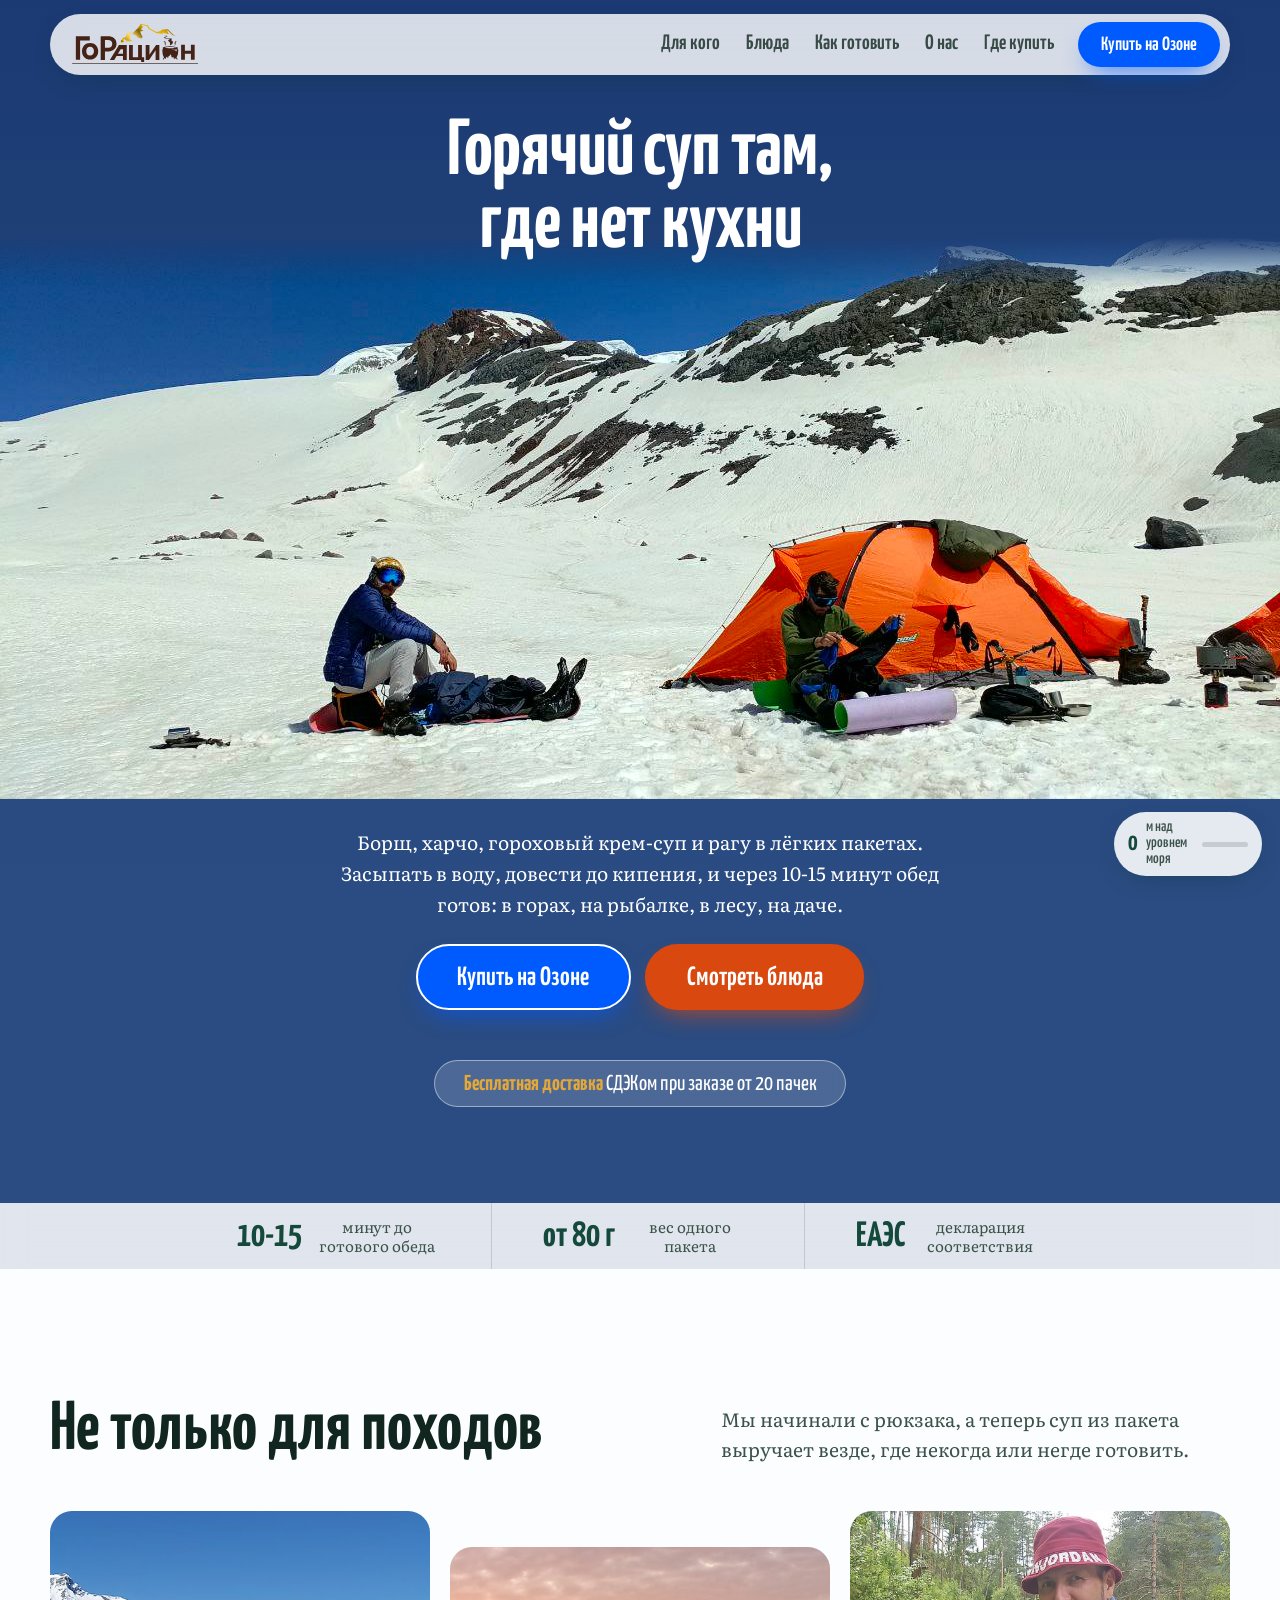
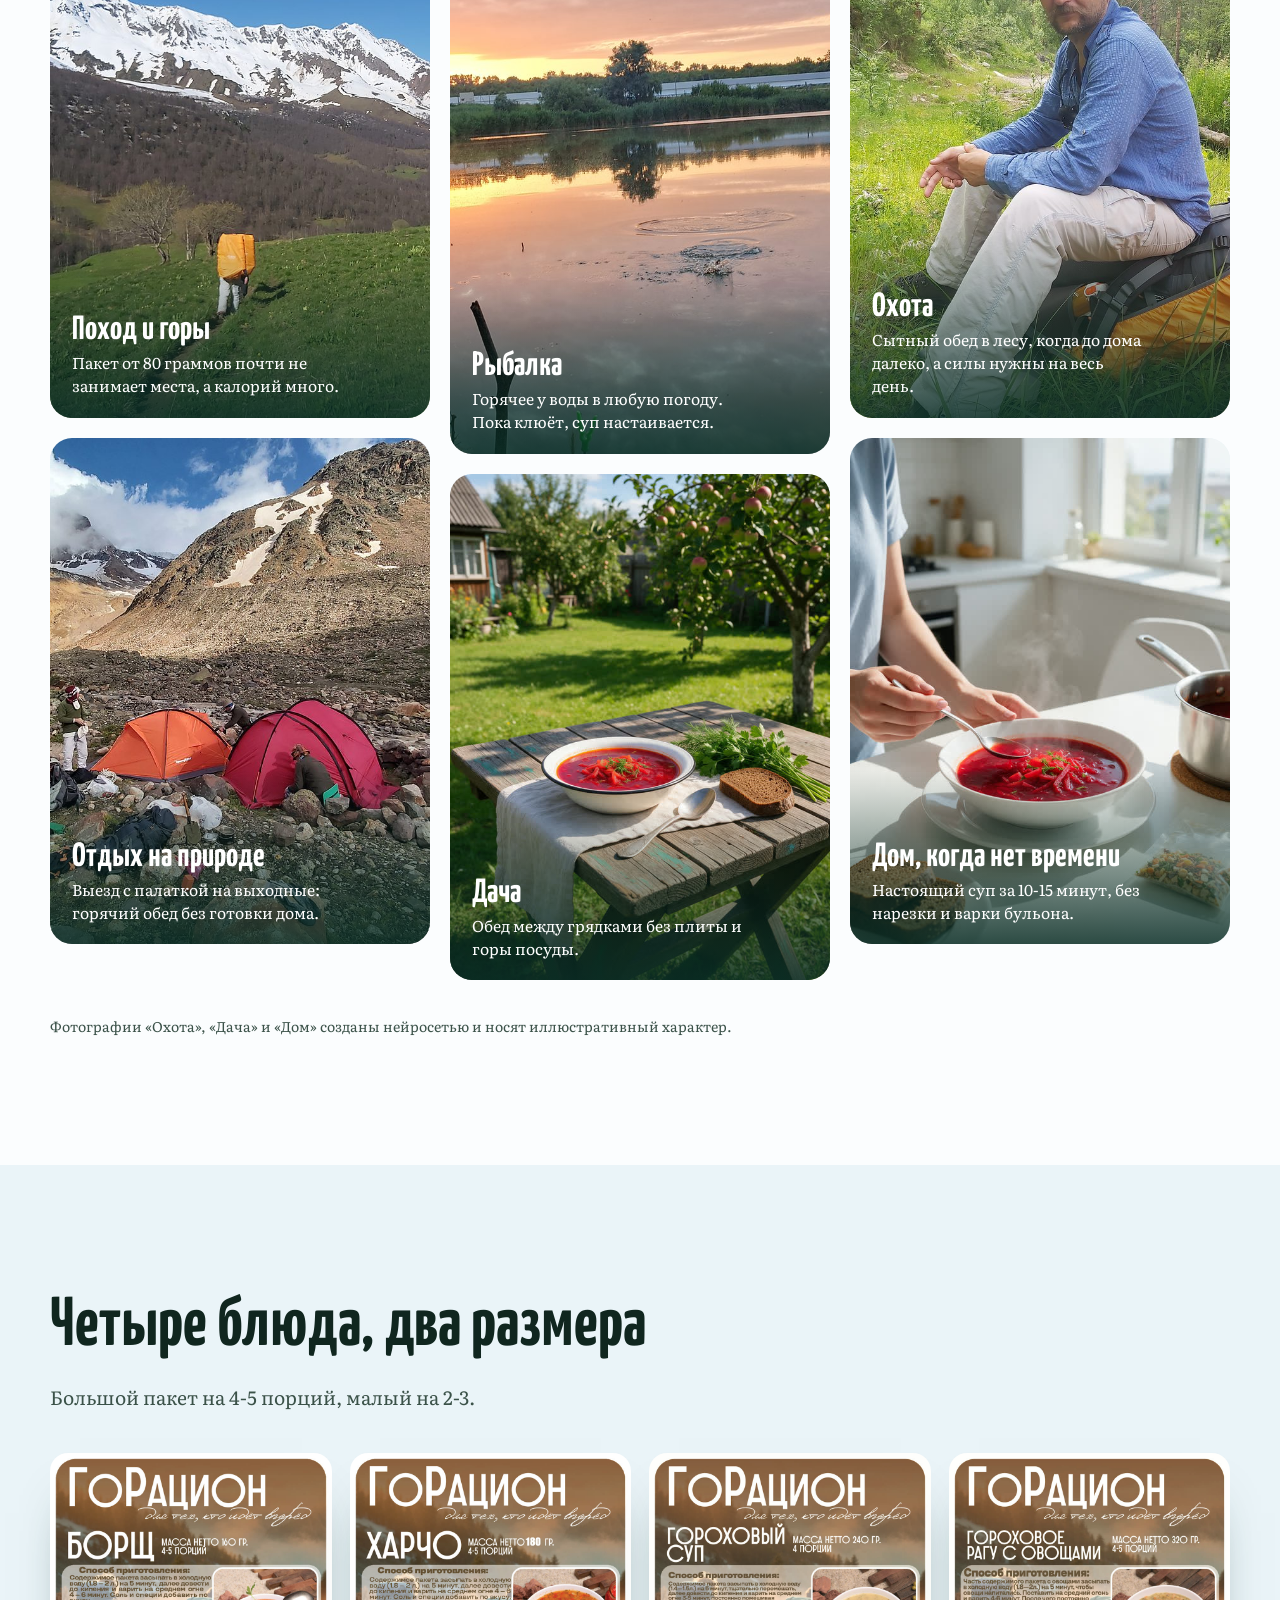
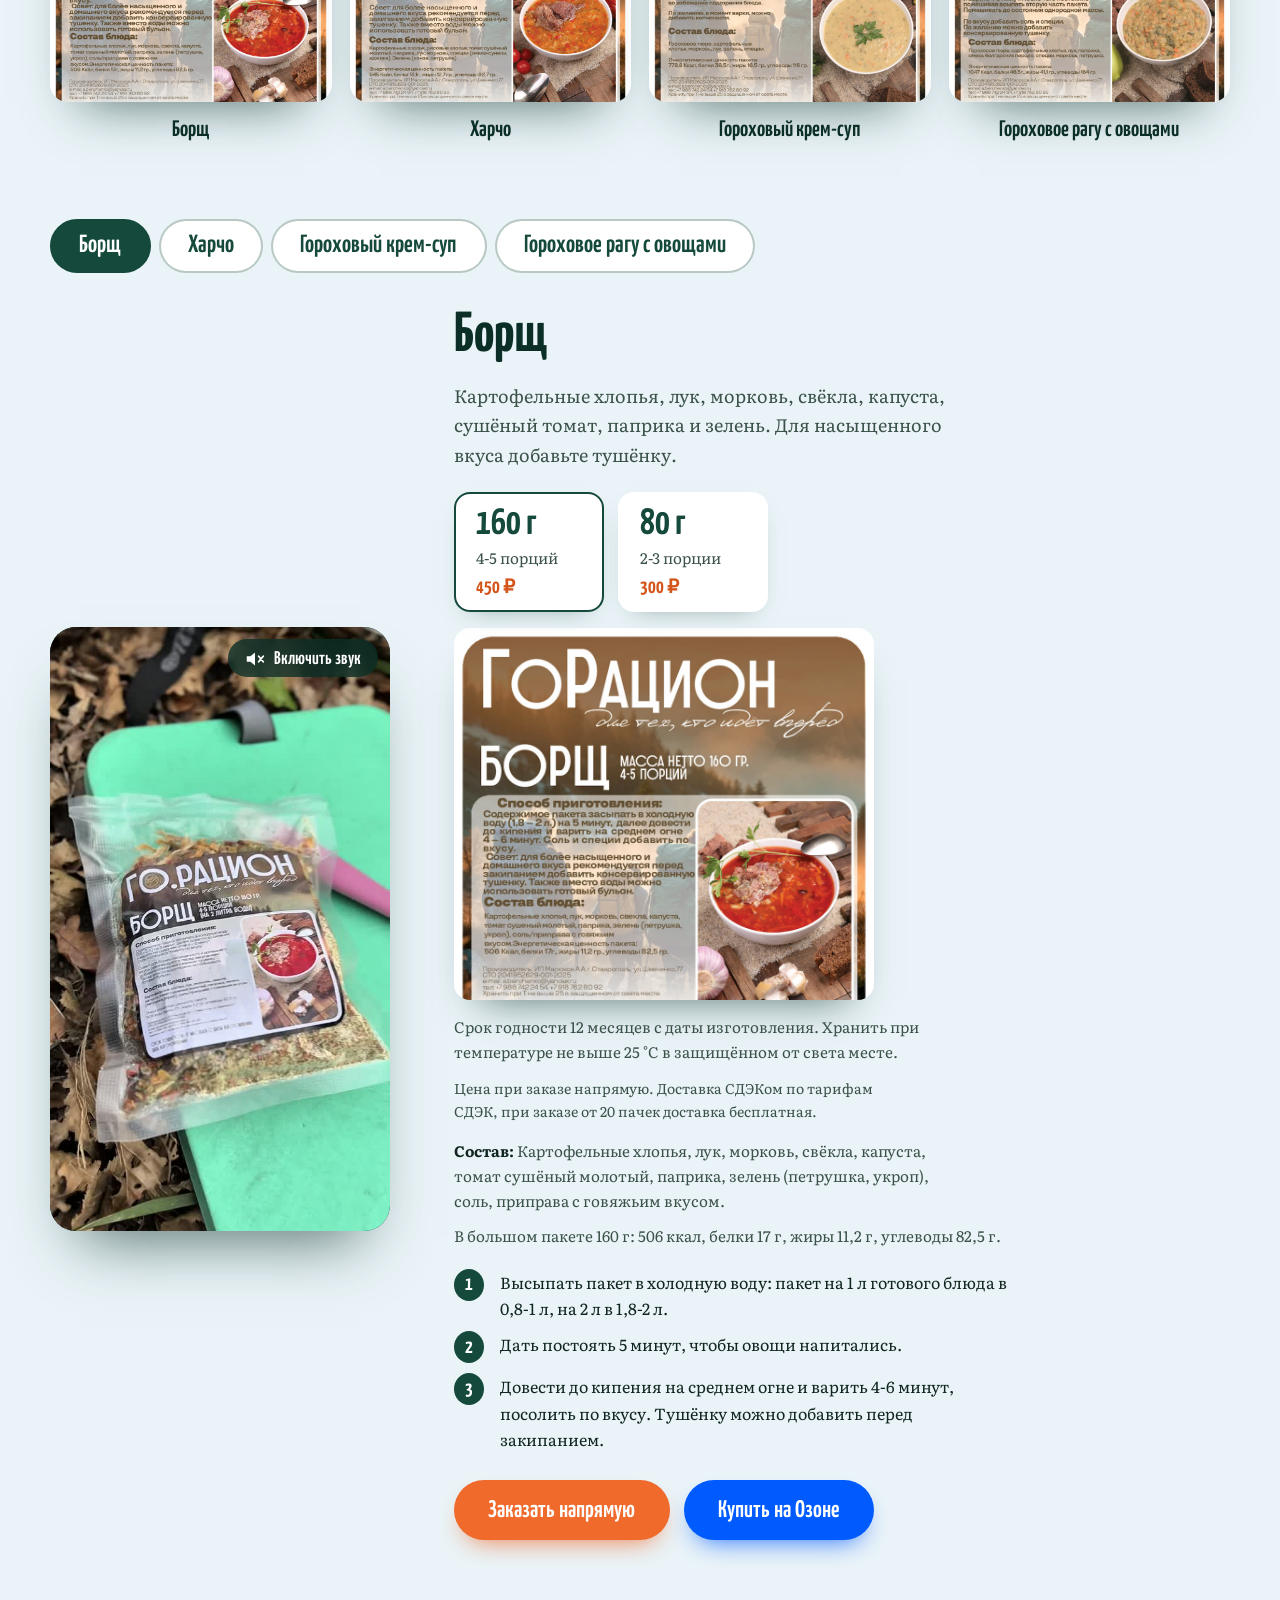
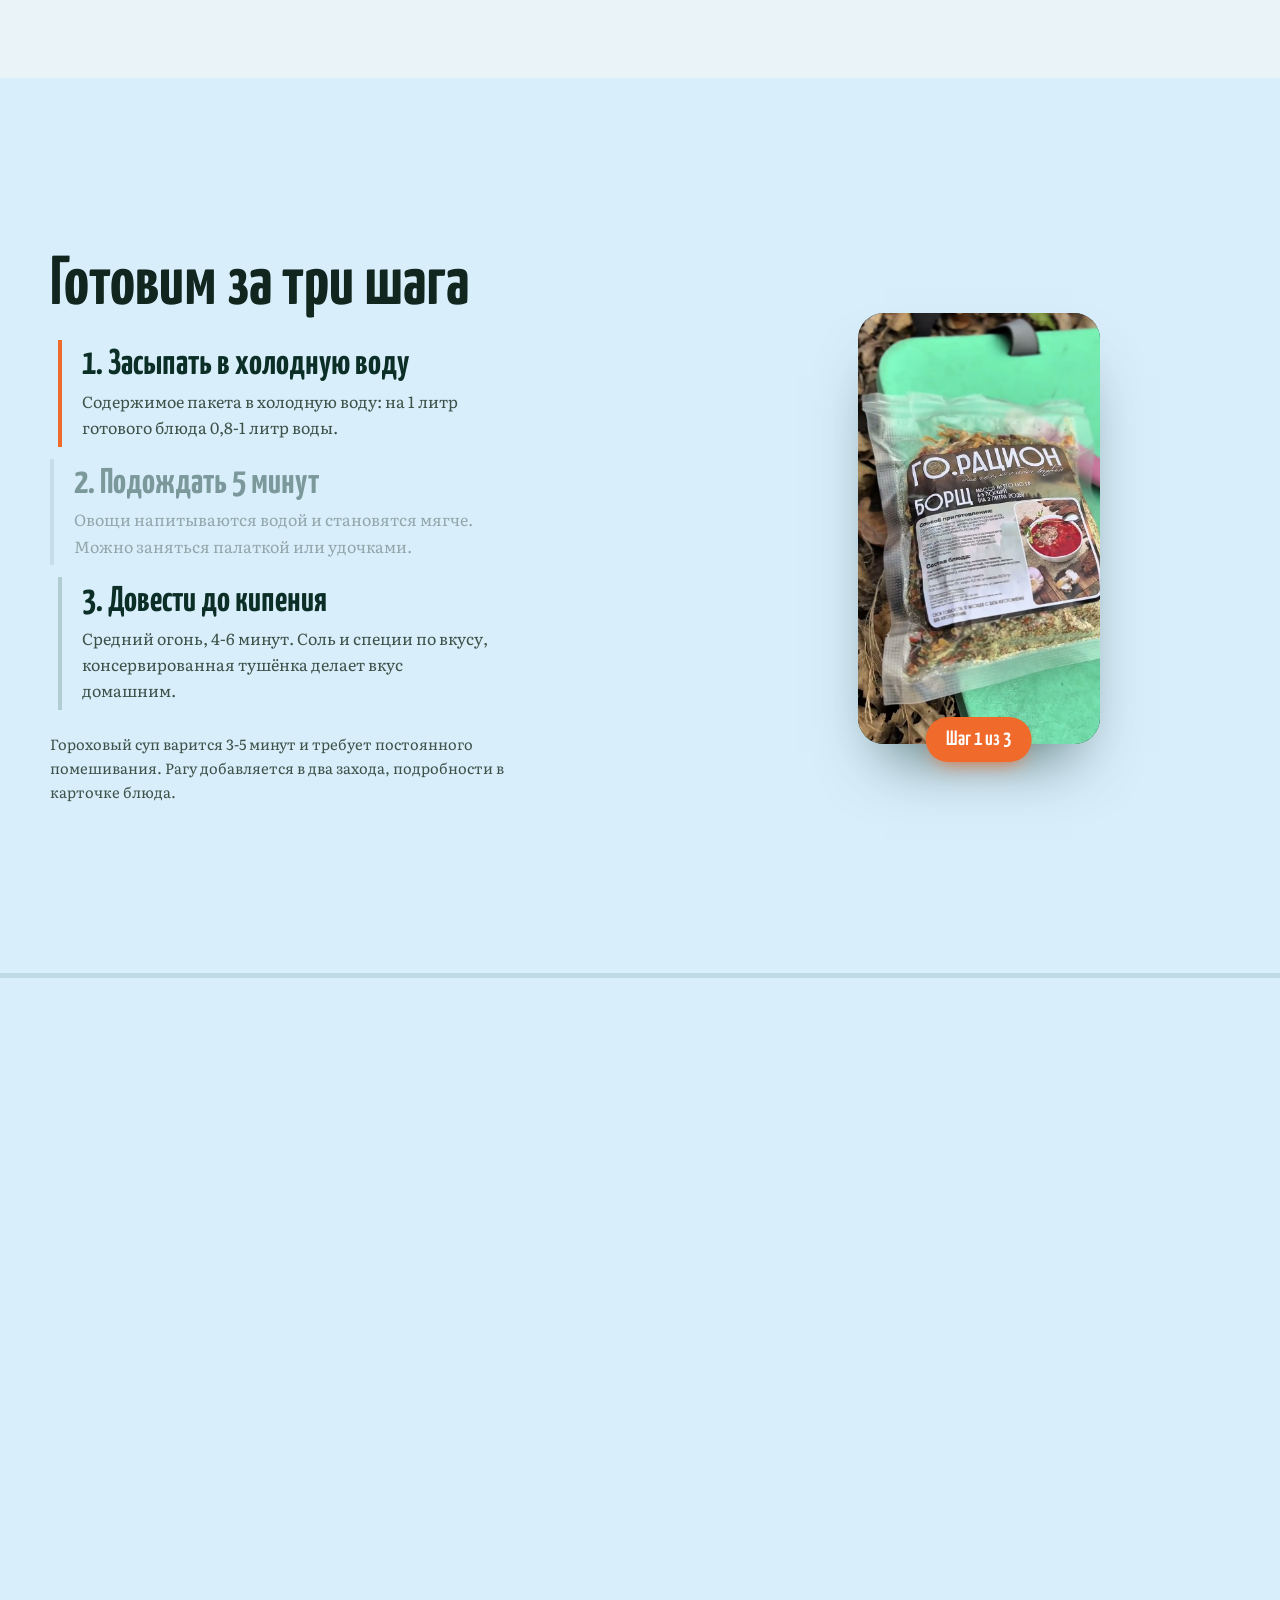
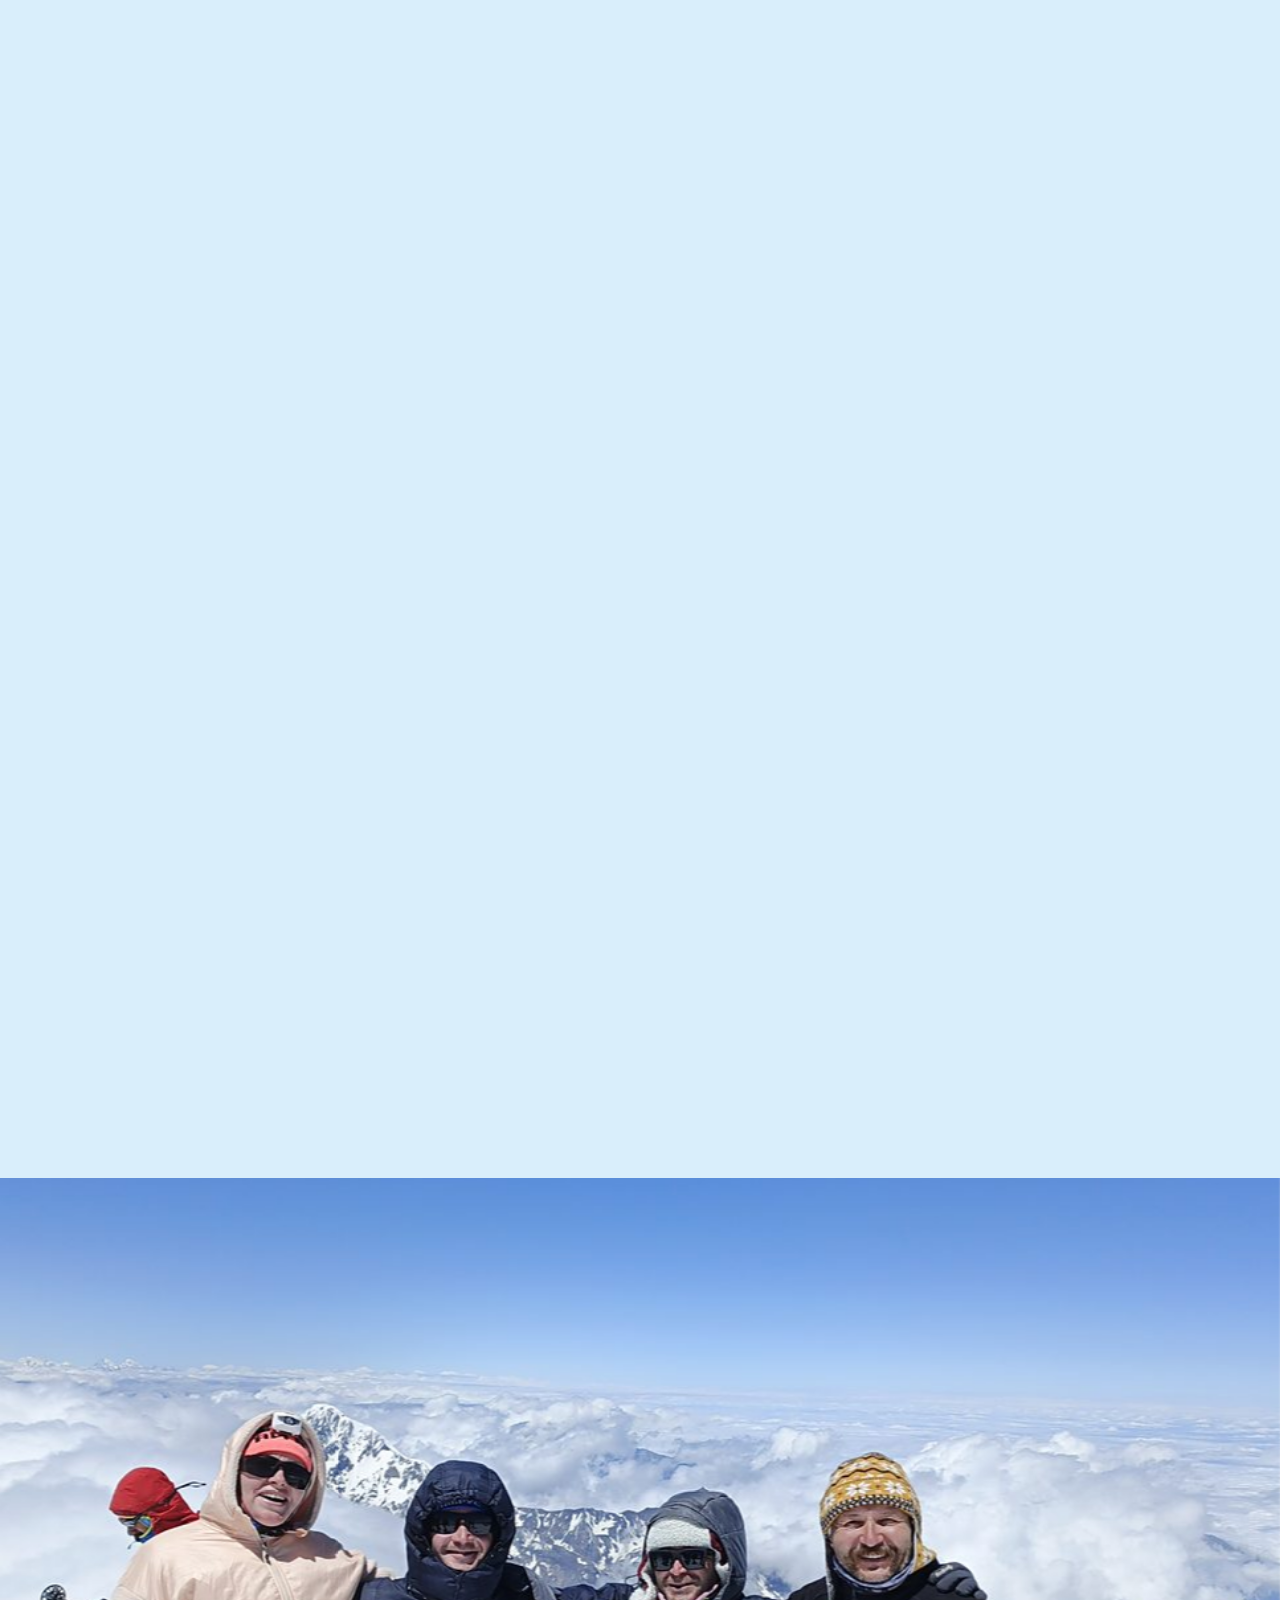
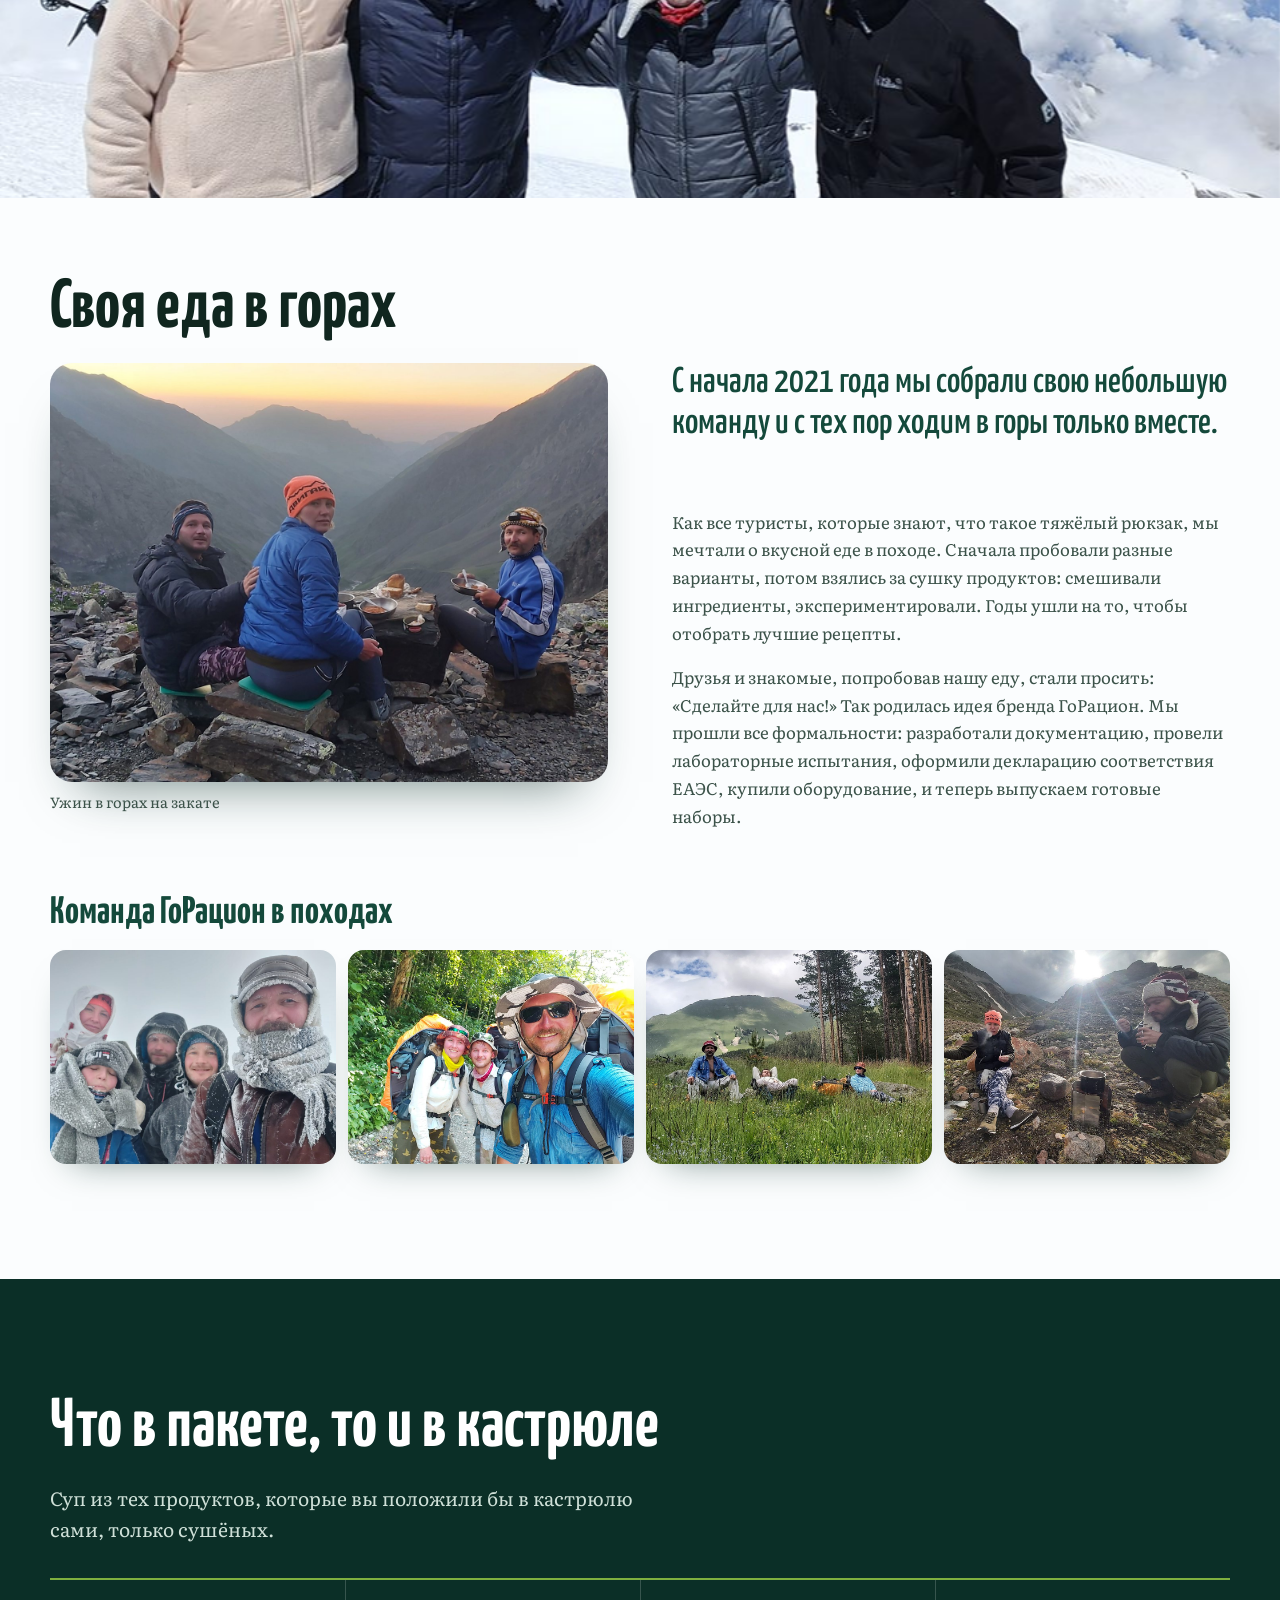
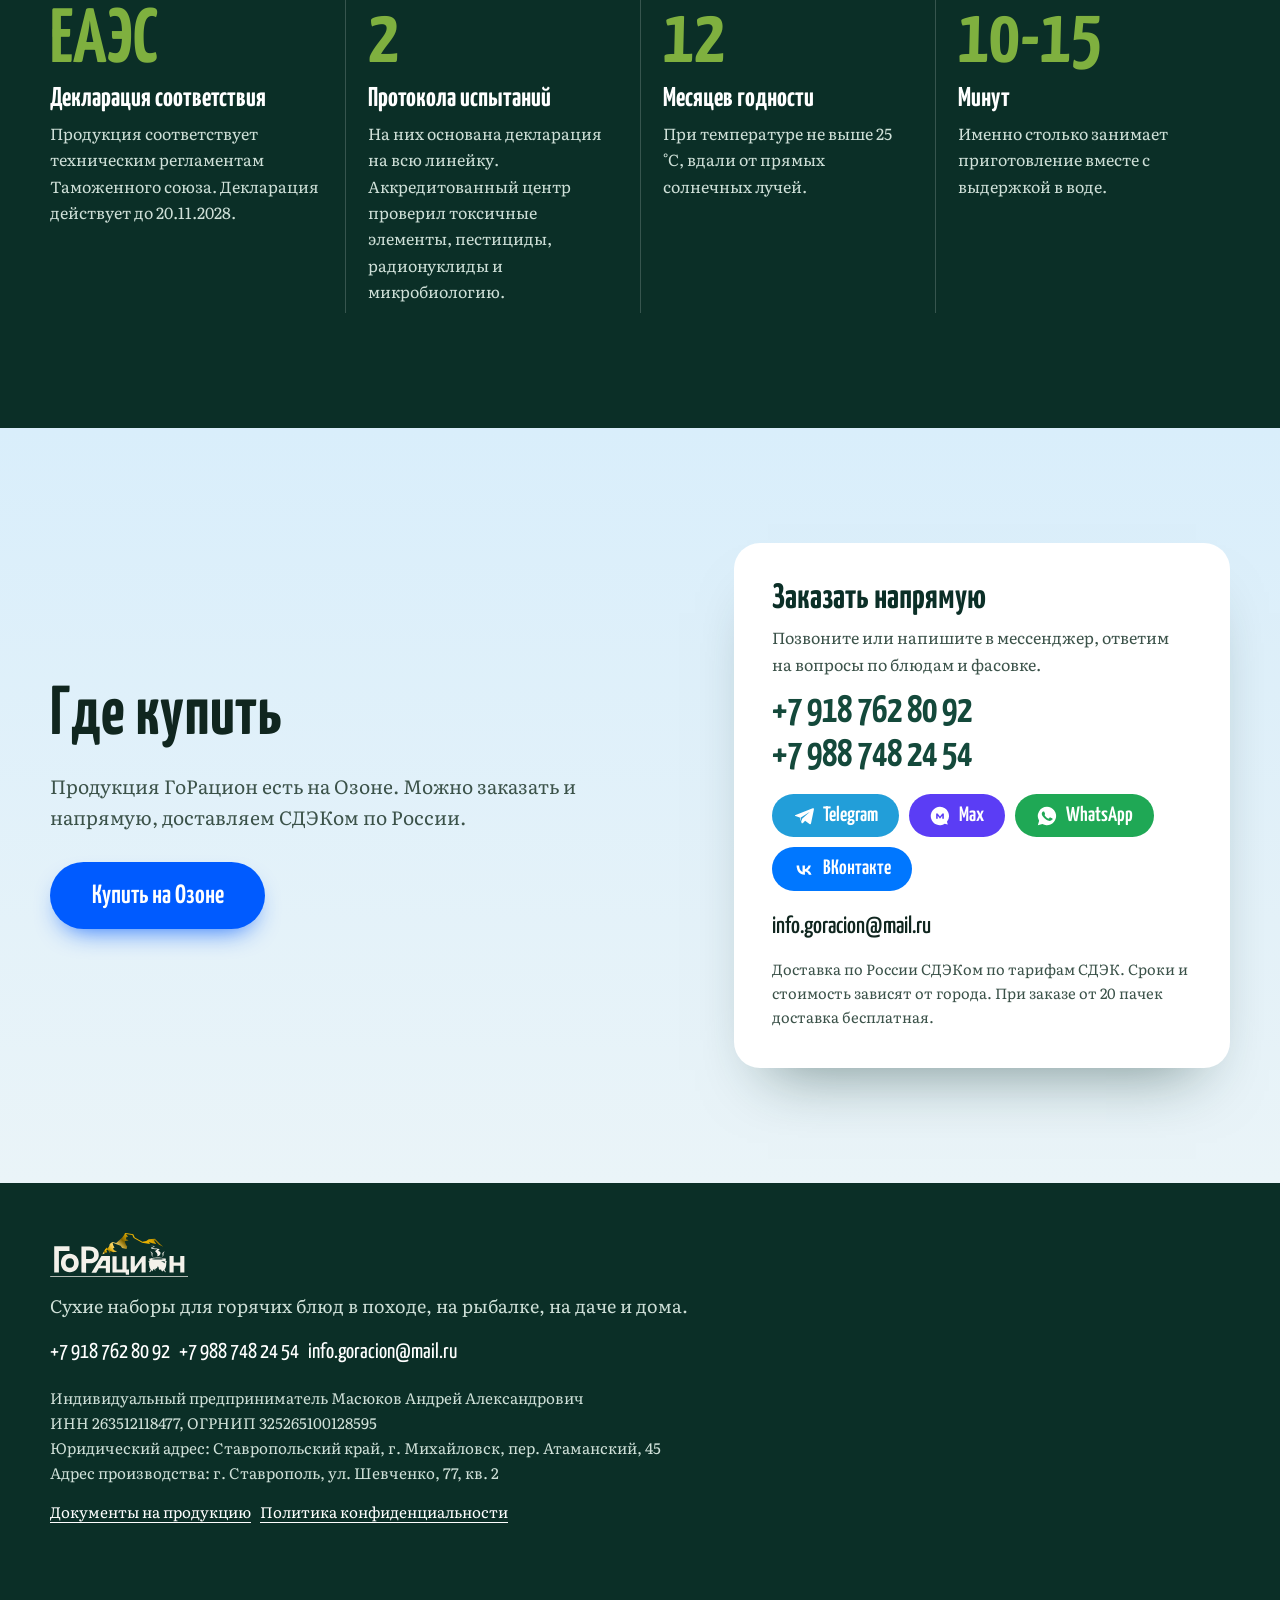
==== index.html @ 07f034b0 "Оффер на первом экране: бесплатная доставка от 20 пачек" ====
<!doctype html>
<html lang="ru">
<head>
<meta charset="utf-8">
<meta name="robots" content="noindex, nofollow" data-publish>
<meta name="viewport" content="width=device-width, initial-scale=1">
<title>ГоРацион - сухие наборы для супов в поход, на рыбалку и на дачу</title>
<meta name="description" content="ГоРацион: борщ, харчо, гороховый крем-суп и рагу в лёгких пакетах. Засыпал в воду, довёл до кипения, через 10-15 минут горячий обед. Декларация соответствия ЕАЭС.">
<link rel="icon" type="image/png" href="assets/logo/logo2.png">
<meta name="theme-color" content="#2b82cf">
<meta property="og:type" content="website">
<meta property="og:locale" content="ru_RU">
<meta property="og:title" content="ГоРацион - сухие наборы для супов в поход, на рыбалку и на дачу">
<meta property="og:description" content="Борщ, харчо, гороховый крем-суп и рагу в лёгких пакетах. Горячий обед за 10-15 минут.">
<link rel="preload" as="image" href="assets/photo/hero-people.jpg" fetchpriority="high">
<link rel="preload" as="font" type="font/woff2" href="assets/fonts/Yanone-cyrillic.woff2" crossorigin>
<link rel="preload" as="font" type="font/woff2" href="assets/fonts/Literata-cyrillic.woff2" crossorigin>
<link rel="stylesheet" href="style.css">
</head>
<body>
<a class="skip" href="#main">К содержимому</a>

<header class="top" id="top">
  <a class="brand" href="#top" aria-label="ГоРацион, на главную"><img src="assets/logo/logo2-brown.svg" alt="ГоРацион" width="150" height="48"></a>
  <nav class="nav" aria-label="Разделы">
    <a href="#dlya-kogo">Для кого</a>
    <a href="#linejka">Блюда</a>
    <a href="#gotovim">Как готовить</a>
    <a href="#istoriya">О нас</a>
    <a href="#kupit">Где купить</a>
  </nav>
  <a class="btn btn-ember btn-sm" href="https://ozon.ru/s/goratsion" target="_blank" rel="noopener">Купить на Озоне</a>
</header>

<aside class="altimeter" aria-hidden="true">
  <b id="altNum">0</b><span>м над уровнем моря</span>
  <i class="alt-track"><i class="alt-fill" id="altFill"></i></i>
</aside>

<main id="main">

<!-- HERO -->
<section class="hero" id="hero">
  <img class="hero-img" id="heroImg" fetchpriority="high" src="assets/photo/hero-people.jpg" width="2560" height="1124" alt="Два альпиниста отдыхают у оранжевой палатки на снежном склоне, на заднем плане горы и синее небо">
  <div class="hero-in">
    <h1 class="h-mega">Горячий суп там, где нет кухни</h1>
    <p class="hero-lead">Борщ, харчо, гороховый крем-суп и рагу в лёгких пакетах. Засыпать в воду, довести до кипения, и через 10-15 минут обед готов: в горах, на рыбалке, в лесу, на даче.</p>
    <div class="hero-cta">
      <a class="btn btn-ember btn-lg" href="https://ozon.ru/s/goratsion" target="_blank" rel="noopener">Купить на Озоне</a>
      <a class="btn btn-glass btn-lg" href="#linejka">Смотреть блюда</a>
    </div>
    <p class="hero-offer"><b>Бесплатная доставка</b> СДЭКом при заказе от 20 пачек</p>
  </div>
  <ul class="hero-facts">
    <li><b>10-15</b><span>минут до готового обеда</span></li>
    <li><b>от 80 г</b><span>вес одного пакета</span></li>
    <li><b>ЕАЭС</b><span>декларация соответствия</span></li>
  </ul>
</section>

<!-- ДЛЯ КОГО -->
<section class="who" id="dlya-kogo">
  <div class="wrap">
    <div class="who-head">
      <h2 class="h-big">Не только для походов</h2>
      <p class="lead">Мы начинали с рюкзака, а теперь суп из пакета выручает везде, где некогда или негде готовить.</p>
    </div>
    <ul class="who-grid">
      <li class="pic"><img src="assets/photo/hike.jpg" srcset="assets/photo/hike-s.jpg 600w, assets/photo/hike.jpg 900w" sizes="(max-width:520px) 92vw, (max-width:900px) 46vw, 380px" width="900" height="1200" decoding="async" alt="Турист с рюкзаком идёт по горной тропе, впереди снежный хребет"><div class="cap"><h3>Поход и горы</h3><p>Пакет от 80 граммов почти не занимает места, а калорий много.</p></div></li>
      <li class="pic"><img src="assets/photo/fish.jpg" srcset="assets/photo/fish-s.jpg 600w, assets/photo/fish.jpg 900w" sizes="(max-width:520px) 92vw, (max-width:900px) 46vw, 380px" width="900" height="1200" decoding="async" alt="Закат над озером, на воде круги от рыбы"><div class="cap"><h3>Рыбалка</h3><p>Горячее у воды в любую погоду. Пока клюёт, суп настаивается.</p></div></li>
      <li class="pic"><img src="assets/photo/hunt.jpg" srcset="assets/photo/hunt-s.jpg 600w, assets/photo/hunt.jpg 900w" sizes="(max-width:520px) 92vw, (max-width:900px) 46vw, 380px" width="900" height="1200" decoding="async" alt="Мужчина ест суп у костра в берёзовом лесу"><div class="cap"><h3>Охота</h3><p>Сытный обед в лесу, когда до дома далеко, а силы нужны на весь день.</p></div></li>
      <li class="pic"><img src="assets/photo/camp.jpg" srcset="assets/photo/camp-s.jpg 600w, assets/photo/camp.jpg 900w" sizes="(max-width:520px) 92vw, (max-width:900px) 46vw, 380px" width="900" height="1200" decoding="async" alt="Лагерь с двумя палатками в горной долине"><div class="cap"><h3>Отдых на природе</h3><p>Выезд с палаткой на выходные: горячий обед без готовки дома.</p></div></li>
      <li class="pic"><img src="assets/photo/dacha.jpg" srcset="assets/photo/dacha-s.jpg 600w, assets/photo/dacha.jpg 900w" sizes="(max-width:520px) 92vw, (max-width:900px) 46vw, 380px" width="900" height="1200" decoding="async" alt="Тарелка борща на столе в дачном саду"><div class="cap"><h3>Дача</h3><p>Обед между грядками без плиты и горы посуды.</p></div></li>
      <li class="pic"><img src="assets/photo/home.jpg" srcset="assets/photo/home-s.jpg 600w, assets/photo/home.jpg 900w" sizes="(max-width:520px) 92vw, (max-width:900px) 46vw, 380px" width="900" height="1200" decoding="async" alt="Борщ на кухонном столе рядом с пакетом ГоРацион"><div class="cap"><h3>Дом, когда нет времени</h3><p>Настоящий суп за 10-15 минут, без нарезки и варки бульона.</p></div></li>
    </ul>
    <p class="note-ill">Фотографии «Охота», «Дача» и «Дом» созданы нейросетью и носят иллюстративный характер.</p>
  </div>
</section>

<!-- БЛЮДА -->
<section class="menu" id="linejka">
  <div class="wrap">
    <h2 class="h-big">Четыре блюда, два размера</h2>
    <p class="lead">Большой пакет на 4-5 порций, малый на 2-3.</p>

    <ul class="labels" aria-label="Этикетки блюд">
      <li><a href="#dish" data-k="borsch"><img src="assets/labels/borsch-big.jpg" width="900" height="796" alt="Этикетка: борщ ГоРацион, 160 г" loading="lazy"><span>Борщ</span></a></li>
      <li><a href="#dish" data-k="harcho"><img src="assets/labels/harcho-big.jpg" width="900" height="796" alt="Этикетка: харчо ГоРацион, 180 г" loading="lazy"><span>Харчо</span></a></li>
      <li><a href="#dish" data-k="goroh"><img src="assets/labels/goroh-big.jpg" width="900" height="796" alt="Этикетка: гороховый суп ГоРацион, 240 г" loading="lazy"><span>Гороховый крем-суп</span></a></li>
      <li><a href="#dish" data-k="ragu"><img src="assets/labels/ragu-big.jpg" width="900" height="796" alt="Этикетка: гороховое рагу с овощами ГоРацион, 320 г" loading="lazy"><span>Гороховое рагу с овощами</span></a></li>
    </ul>

    <div class="dish" id="dish">
      <div class="dish-tabs" role="tablist" aria-label="Выбор блюда">
        <button role="tab" aria-selected="true" data-k="borsch">Борщ</button>
        <button role="tab" aria-selected="false" data-k="harcho">Харчо</button>
        <button role="tab" aria-selected="false" data-k="goroh">Гороховый крем-суп</button>
        <button role="tab" aria-selected="false" data-k="ragu">Гороховое рагу с овощами</button>
      </div>
      <div class="dish-body">
        <div class="clip">
          <video id="dishVideo" muted loop playsinline preload="metadata" poster="assets/img/borsch-poster.jpg" src="assets/video/borsch.mp4"></video>
          <button class="clip-play" id="phonePlay" aria-label="Воспроизвести или поставить на паузу"></button>
          <button class="clip-sound" id="clipSound" type="button" aria-pressed="false" aria-label="Включить звук"><svg viewBox="0 0 24 24" aria-hidden="true"><path class="sp" fill="currentColor" d="M3 9v6h4l5 4V5L7 9H3Z"/><path class="on" fill="none" stroke="currentColor" stroke-width="2" stroke-linecap="round" d="M15.5 8.5a5 5 0 0 1 0 7M18 6a8.5 8.5 0 0 1 0 12"/><path class="off" fill="none" stroke="currentColor" stroke-width="2" stroke-linecap="round" d="m16 9 5 6m0-6-5 6"/></svg><span>Включить звук</span></button>
        </div>
        <div class="dish-info">
          <h3 id="dishName">Борщ</h3>
          <p class="dish-desc" id="dishDesc"></p>
          <div class="sizes" role="group" aria-label="Фасовка">
            <button type="button" class="size is-on" data-s="big" aria-pressed="true"><b id="sizeBigW">160 г</b><span id="sizeBigN">4-5 порций</span><em id="sizeBigP"></em></button>
            <button type="button" class="size" data-s="small" aria-pressed="false"><b id="sizeSmallW">80 г</b><span id="sizeSmallN">2-3 порции</span><em id="sizeSmallP"></em></button>
          </div>
          <figure class="dish-label"><img id="dishLabel" src="assets/labels/borsch-big.jpg" width="900" height="796" alt="Этикетка блюда"></figure>
          <p class="shelf">Срок годности 12 месяцев с даты изготовления. Хранить при температуре не выше 25 °C в защищённом от света месте.</p>
          <p class="price-note">Цена при заказе напрямую. Доставка СДЭКом по тарифам СДЭК, при заказе от 20 пачек доставка бесплатная.</p>
          <p class="compos" id="dishCompos"></p>
          <p class="nutri" id="dishNutri"></p>
          <ol class="steps-mini" id="dishSteps"></ol>
          <a class="btn btn-ember" id="dishOrder" href="https://wa.me/79187628092" target="_blank" rel="noopener">Заказать напрямую</a>
          <a class="btn btn-ember" id="dishBuy" href="https://ozon.ru/s/goratsion" target="_blank" rel="noopener">Купить на Озоне</a>
        </div>
      </div>
    </div>
  </div>
</section>

<!-- КАК ГОТОВИТЬ -->
<section class="cook" id="gotovim">
  <div class="cook-track">
    <div class="cook-stage" id="cookStage" data-step="1">
      <div class="wrap cook-grid">
        <div class="cook-text">
          <h2 class="h-big">Готовим за три шага</h2>
          <ol class="cook-steps">
            <li data-s="1"><h3>Засыпать в холодную воду</h3><p>Содержимое пакета в холодную воду: на 1 литр готового блюда 0,8-1 литр воды.</p></li>
            <li data-s="2"><h3>Подождать 5 минут</h3><p>Овощи напитываются водой и становятся мягче. Можно заняться палаткой или удочками.</p></li>
            <li data-s="3"><h3>Довести до кипения</h3><p>Средний огонь, 4-6 минут. Соль и специи по вкусу, консервированная тушёнка делает вкус домашним.</p></li>
          </ol>
          <p class="cook-note">Гороховый суп варится 3-5 минут и требует постоянного помешивания. Рагу добавляется в два захода, подробности в карточке блюда.</p>
        </div>
        <div class="cook-art">
          <div class="frame">
            <img class="fr on" data-f="1" src="assets/frames/borsch-4.jpg" width="720" height="1280" alt="Пакет борща ГоРацион перед приготовлением" loading="lazy">
            <img class="fr" data-f="2" src="assets/frames/borsch-8.jpg" width="720" height="1280" alt="Содержимое пакета высыпают в кастрюлю с водой" loading="lazy">
            <img class="fr" data-f="3" src="assets/frames/borsch-26.jpg" width="720" height="1280" alt="Борщ кипит в кастрюле на горелке" loading="lazy">
          </div>
          <div class="cook-badge" id="cookBadge">Шаг 1 из 3</div>
        </div>
      </div>
      <div class="cook-progress"><span id="cookBar"></span></div>
    </div>
  </div>
</section>

<!-- ИСТОРИЯ -->
<section class="story" id="istoriya">
  <div class="story-photo" id="storyPhoto">
    <picture>
      <source media="(max-width:700px)" srcset="assets/photo/story-m.jpg">
      <img src="assets/photo/story.jpg" width="2000" height="1125" alt="Четверо туристов на вершине над облаками" loading="lazy">
    </picture>
  </div>
  <div class="wrap story-in">
    <h2 class="h-big">Своя еда в горах</h2>
    <div class="story-cols">
      <figure class="story-fig"><img src="assets/photo/lunch-sunset.jpg" width="1400" height="1050" alt="Трое туристов ужинают на камнях над горной долиной на закате" loading="lazy"><figcaption>Ужин в горах на закате</figcaption></figure>
      <p class="story-lead">С начала 2021 года мы собрали свою небольшую команду и с тех пор ходим в горы только вместе.</p>
      <div class="story-text">
        <p>Как все туристы, которые знают, что такое тяжёлый рюкзак, мы мечтали о вкусной еде в походе. Сначала пробовали разные варианты, потом взялись за сушку продуктов: смешивали ингредиенты, экспериментировали. Годы ушли на то, чтобы отобрать лучшие рецепты.</p>
        <p>Друзья и знакомые, попробовав нашу еду, стали просить: «Сделайте для нас!» Так родилась идея бренда ГоРацион. Мы прошли все формальности: разработали документацию, провели лабораторные испытания, оформили декларацию соответствия ЕАЭС, купили оборудование, и теперь выпускаем готовые наборы.</p>
      </div>
    </div>
    <div class="trips">
      <h3 class="trips-h">Команда ГоРацион в походах</h3>
      <ul class="trips-grid">
        <li><img src="assets/photo/team-1.jpg" width="1000" height="750" alt="Туристы в изморози после ночи в горах" loading="lazy"></li>
        <li><img src="assets/photo/team-2.jpg" width="1000" height="750" alt="Трое туристов с рюкзаками идут по тропе" loading="lazy"></li>
        <li><img src="assets/photo/team-3.jpg" width="1000" height="750" alt="Туристы отдыхают на лугу у соснового леса" loading="lazy"></li>
        <li><img src="assets/photo/team-4.jpg" width="1000" height="750" alt="Туристы готовят еду на горелке в горах" loading="lazy"></li>
      </ul>
    </div>
  </div>
</section>

<!-- ПОЧЕМУ -->
<section class="why" id="pochemu">
  <div class="wrap">
    <h2 class="h-big">Что в пакете, то и в кастрюле</h2>
    <p class="lead">Суп из тех продуктов, которые вы положили бы в кастрюлю сами, только сушёных.</p>
    <div class="why-grid">
      <div class="why-item"><b class="why-num">ЕАЭС</b><h3>Декларация соответствия</h3><p>Продукция соответствует техническим регламентам Таможенного союза. Декларация действует до 20.11.2028.</p></div>
      <div class="why-item"><b class="why-num">2</b><h3>Протокола испытаний</h3><p>На них основана декларация на всю линейку. Аккредитованный центр проверил токсичные элементы, пестициды, радионуклиды и микробиологию.</p></div>
      <div class="why-item"><b class="why-num">12</b><h3>Месяцев годности</h3><p>При температуре не выше 25 °C, вдали от прямых солнечных лучей.</p></div>
      <div class="why-item"><b class="why-num">10-15</b><h3>Минут</h3><p>Именно столько занимает приготовление вместе с выдержкой в воде.</p></div>
    </div>
  </div>
</section>


<!-- КУПИТЬ -->
<section class="buy" id="kupit">
  <div class="wrap buy-grid">
    <div>
      <h2 class="h-big">Где купить</h2>
      <p class="lead">Продукция ГоРацион есть на Озоне. Можно заказать и напрямую, доставляем СДЭКом по России.</p>
      <a class="btn btn-ember btn-lg" href="https://ozon.ru/s/goratsion" target="_blank" rel="noopener">Купить на Озоне</a>
    </div>
    <div class="direct">
      <h3>Заказать напрямую</h3>
      <p>Позвоните или напишите в мессенджер, ответим на вопросы по блюдам и фасовке.</p>
      <div class="phones"><a class="direct-phone" href="tel:+79187628092">+7 918 762 80 92</a><a class="direct-phone" href="tel:+79887482454">+7 988 748 24 54</a></div>
      <div class="msgs">
        <a class="msg msg-tg" href="https://t.me/+79187628092" target="_blank" rel="noopener"><svg viewBox="0 0 24 24" aria-hidden="true"><path fill="currentColor" d="M21.5 3.6 2.9 10.8c-1 .4-1 1.1-.2 1.3l4.7 1.5 1.8 5.6c.2.6.1.8.7.8.5 0 .7-.2 1-.5l2.3-2.2 4.8 3.5c.9.5 1.5.2 1.7-.8L22.8 5c.3-1.2-.5-1.8-1.3-1.4Zm-3 3.7-8.6 7.8-.3 3.3-1.4-4.6 10.3-6.5Z"/></svg>Telegram</a>
        <a class="msg msg-max" href="https://max.ru/u/f9LHodD0cOLh0fh02OCzqrFKmABmrnGXniz8K5L-N10Ojq2XmK0cqV6yxhs" target="_blank" rel="noopener"><svg viewBox="0 0 24 24" aria-hidden="true"><path fill="currentColor" d="M12 2a10 10 0 1 0 5.2 18.5l3.3.9-.9-3.2A10 10 0 0 0 12 2Zm-4.2 13V9.2h1.6l2.6 3.4 2.6-3.4h1.6V15h-1.7v-3.3l-2.5 3.2-2.5-3.2V15Z"/></svg>Max</a>
        <a class="msg msg-wa" href="https://wa.me/79187628092" target="_blank" rel="noopener"><svg viewBox="0 0 24 24" aria-hidden="true"><path fill="currentColor" d="M12 2a10 10 0 0 0-8.6 15.1L2 22l5-1.3A10 10 0 1 0 12 2Zm5.2 14.1c-.2.6-1.3 1.2-1.8 1.2-.5.1-1 .2-3.3-.7-2.8-1.2-4.6-4-4.7-4.2-.1-.2-1.1-1.5-1.1-2.8s.7-2 1-2.3c.2-.3.5-.3.7-.3h.5c.2 0 .4 0 .6.5l.8 2c.1.2.1.4 0 .5l-.4.6c-.1.2-.3.3-.1.6.2.3.8 1.3 1.7 2.1 1.2 1 2.1 1.3 2.4 1.5.3.1.5.1.6-.1l.9-1.1c.2-.3.4-.2.6-.1l1.9.9c.3.1.5.2.5.3.1.2.1.8-.1 1.4Z"/></svg>WhatsApp</a>
        <a class="msg msg-vk" href="https://vk.ru/club230231460" target="_blank" rel="noopener"><svg viewBox="0 0 24 24" aria-hidden="true"><path fill="currentColor" d="M12.7 17.2c-5.5 0-8.6-3.8-8.8-10h2.8c.1 4.600 2.100 6.500 3.700 6.900V7.200h2.600v4c1.600-.2 3.300-2 3.900-4h2.600c-.4 2.500-2.200 4.300-3.500 5.100 1.300.6 3.400 2.200 4.200 4.900h-2.900c-.6-1.900-2.100-3.400-4.300-3.600v3.600h-.3Z"/></svg>ВКонтакте</a>
      </div>
      <a class="direct-mail" href="mailto:info.goracion@mail.ru">info.goracion@mail.ru</a>
      <p class="direct-note">Доставка по России СДЭКом по тарифам СДЭК. Сроки и стоимость зависят от города. При заказе от 20 пачек доставка бесплатная.</p>
    </div>
  </div>
</section>

</main>

<footer class="foot">
  <div class="wrap foot-in">
    <img src="assets/logo/logo2-light.svg" alt="ГоРацион" width="150" height="48">
    <p>Сухие наборы для горячих блюд в походе, на рыбалке, на даче и дома.</p>
    <p class="foot-c">+7 918 762 80 92 &nbsp; +7 988 748 24 54 &nbsp; info.goracion@mail.ru</p>
    <p class="foot-prod">Индивидуальный предприниматель Масюков Андрей Александрович<br>ИНН 263512118477, ОГРНИП 325265100128595<br>Юридический адрес: Ставропольский край, г. Михайловск, пер. Атаманский, 45<br>Адрес производства: г. Ставрополь, ул. Шевченко, 77, кв. 2</p>
    <p class="foot-prod"><a href="assets/dokumenty/">Документы на продукцию</a> &nbsp; <a href="assets/politika/">Политика конфиденциальности</a></p>
  </div>
</footer>

<a class="sticky-buy" href="https://ozon.ru/s/goratsion" target="_blank" rel="noopener">Купить на Озоне</a>
<script src="main.js"></script>
</body>
</html>
---- style.css ----
@font-face{font-family:'Literata';font-style:normal;font-weight:400 700;font-display:swap;src:url(assets/fonts/Literata-cyrillic.woff2) format('woff2');unicode-range:U+0301, U+0400-045F, U+0490-0491, U+04B0-04B1, U+2116}
@font-face{font-family:'Literata';font-style:normal;font-weight:400 700;font-display:swap;src:url(assets/fonts/Literata-latin.woff2) format('woff2');unicode-range:U+0000-00FF, U+0131, U+0152-0153, U+02BB-02BC, U+02C6, U+02DA, U+02DC, U+0304, U+0308, U+0329, U+2000-206F, U+20AC, U+2122, U+2191, U+2193, U+2212, U+2215, U+FEFF, U+FFFD}
@font-face{font-family:'Yanone Kaffeesatz';font-style:normal;font-weight:400 700;font-display:swap;src:url(assets/fonts/Yanone-cyrillic.woff2) format('woff2');unicode-range:U+0301, U+0400-045F, U+0490-0491, U+04B0-04B1, U+2116}
@font-face{font-family:'Yanone Kaffeesatz';font-style:normal;font-weight:400 700;font-display:swap;src:url(assets/fonts/Yanone-latin.woff2) format('woff2');unicode-range:U+0000-00FF, U+0131, U+0152-0153, U+02BB-02BC, U+02C6, U+02DA, U+02DC, U+0304, U+0308, U+0329, U+2000-206F, U+20AC, U+2122, U+2191, U+2193, U+2212, U+2215, U+FEFF, U+FFFD}
/* Hallmark · macrostructure: Photo Journey · tone: bright outdoor, honest · theme: custom Sky+Pine
 * paper oklch(98.5% .006 230) · accent ember oklch(68% .19 45) · Yanone Kaffeesatz + Literata */
:root{
  --color-snow:#fbfdfe;
  --color-mist:#eaf4f8;
  --color-sky:#d9eefb;
  --color-sky-deep:#2b82cf;
  --color-pine:#14493b;
  --color-pine-deep:#0b2f27;
  --color-moss:#7fb03f;
  --color-ink:#10261f;
  --color-ink-soft:#3b5249;
  --color-brown:#442216;
  --color-gold:#e3a73a;
  --color-ember:#f06a2c;
  --color-ember-deep:#d4551a;
  --color-orange-bar:#d9480f;
  --color-ozon:#005bff;
  --color-ozon-deep:#0046c8;
  --color-ozon-pink:#f91155;
  --color-white:#fff;
  --font-display:"Yanone Kaffeesatz","Arial Narrow",sans-serif;
  --font-body:"Literata",Georgia,serif;
  --ease-out:cubic-bezier(.22,.9,.28,1);
  --space-sm:12px;--space-md:24px;--space-lg:48px;--space-xl:96px;
  --radius:22px;
}
*{box-sizing:border-box;margin:0;padding:0}
html{scroll-behavior:smooth;-webkit-text-size-adjust:100%;overflow-x:clip}
body{font-family:var(--font-body);font-size:18px;line-height:1.65;color:var(--color-ink);background:var(--color-snow);overflow-x:clip}
img,video,svg{display:block;max-width:100%}
a{color:inherit}
ul,ol{list-style:none}
:focus-visible{outline:3px solid var(--color-sky-deep);outline-offset:3px;border-radius:4px}
.skip{position:absolute;left:-999px;top:8px;background:var(--color-white);color:var(--color-ink);padding:10px 16px;z-index:100;border-radius:6px}
.skip:focus{left:8px}
.wrap{width:min(1180px,100% - 40px);margin-inline:auto}

.h-mega,.h-big,h3{font-family:var(--font-display);font-style:normal;overflow-wrap:anywhere;min-width:0}
.h-mega{font-weight:700;line-height:.92;letter-spacing:-.01em;font-size:clamp(3.1rem,8vw,7.4rem);text-wrap:balance}
.h-big{font-weight:700;line-height:.98;font-size:clamp(2.5rem,5.4vw,4.6rem);text-wrap:balance;margin-bottom:.3em}
h3{font-weight:600;line-height:1.05}
.lead{font-size:clamp(1.05rem,1.5vw,1.25rem);max-width:56ch;line-height:1.6;color:var(--color-ink-soft)}

.btn{display:inline-flex;align-items:center;justify-content:center;white-space:nowrap;font-family:var(--font-display);font-weight:600;font-size:1.5rem;line-height:1;padding:.7em 1.35em .62em;border-radius:999px;text-decoration:none;border:2px solid transparent;cursor:pointer;transition:transform .25s var(--ease-out),background-color .25s,box-shadow .25s}
.btn:active{transform:scale(.97)}
.btn-ember{background:var(--color-ember);color:var(--color-white);box-shadow:0 12px 26px -12px rgba(240,106,44,.9)}
.btn-ember:hover{background:var(--color-ember-deep);transform:translateY(-2px)}
.btn-glass{background:var(--color-orange-bar);border-color:var(--color-orange-bar);color:var(--color-white);box-shadow:0 12px 26px -12px rgba(217,72,15,.9)}
.btn-glass:hover{background:var(--color-ember-deep);border-color:var(--color-ember-deep)}
.btn-sm{font-size:1.2rem;padding:.6em 1.1em .52em}
.btn-lg{font-size:1.65rem;padding:.72em 1.5em .64em}

/* шапка: плавающая таблетка */
.top{position:fixed;z-index:50;top:14px;left:50%;transform:translateX(-50%);width:min(1180px,100% - 28px);display:flex;align-items:center;gap:24px;padding:8px 10px 8px 22px;border-radius:999px;background:rgba(255,255,255,.82);backdrop-filter:blur(14px);box-shadow:0 10px 30px -14px rgba(11,47,39,.45);transition:background-color .3s}
.brand img{width:auto;height:40px}
.nav{display:flex;gap:26px;margin-left:auto;font-family:var(--font-display);font-weight:600;font-size:1.3rem;color:var(--color-ink)}
.nav a{text-decoration:none;opacity:.8;transition:opacity .2s,color .2s}
.nav a:hover{opacity:1;color:var(--color-sky-deep)}


/* HERO */
.hero{position:relative;min-height:100svh;display:flex;align-items:flex-start;text-align:center;color:var(--color-white);overflow:hidden;background:var(--color-sky-deep);isolation:isolate}
.hero-img{position:absolute;inset:-4% 0 -4% 0;width:100%;height:108%;object-fit:cover;object-position:center 70%;z-index:-2;will-change:transform}
.hero::before{content:"";position:absolute;inset:0;z-index:-1;background:linear-gradient(rgba(10,45,90,.62),rgba(10,45,90,.28) 55%,rgba(11,47,39,.35) 80%,rgba(11,47,39,.5))}
.hero-in{width:min(1180px,100% - 40px);margin:0 auto;padding:clamp(110px,17vh,170px) 0 0}
.h-mega{max-width:13ch;margin-inline:auto;text-shadow:0 2px 30px rgba(10,50,90,.35)}
.hero-lead{margin:24px auto 30px;max-width:60ch;font-size:clamp(1.05rem,1.5vw,1.25rem);line-height:1.6;text-shadow:0 1px 14px rgba(10,50,90,.5)}
.hero-cta{display:flex;flex-wrap:wrap;gap:14px;justify-content:center}
.hero-facts{position:absolute;left:0;right:0;bottom:0;display:flex;justify-content:center;flex-wrap:wrap;gap:0;background:rgba(255,255,255,.86);backdrop-filter:blur(14px);color:var(--color-ink)}
.hero-facts li{display:flex;align-items:center;gap:12px;padding:14px clamp(18px,4vw,56px)}
.hero-facts li+li{border-left:1px solid rgba(16,38,31,.15)}
.hero-facts b{font-family:var(--font-display);font-size:2.2rem;line-height:1;color:var(--color-pine);font-weight:700}
.hero-facts span{font-size:.95rem;line-height:1.25;max-width:14ch;color:var(--color-ink-soft)}
.hero-in>*{opacity:0;transform:translateY(26px);animation:rise .9s var(--ease-out) forwards}
.hero-in>*:nth-child(2){animation-delay:.18s}.hero-in>*:nth-child(3){animation-delay:.32s}
@keyframes rise{to{opacity:1;transform:none}}

/* ДЛЯ КОГО */
.who{padding:clamp(70px,10vw,140px) 0;background:var(--color-snow)}
.who-head{display:grid;grid-template-columns:minmax(0,1.1fr) minmax(0,.9fr);gap:var(--space-lg);align-items:end;margin-bottom:46px}
.who-head .h-big{margin-bottom:0}
.who-grid{display:grid;grid-template-columns:repeat(3,minmax(0,1fr));gap:20px}
.pic{position:relative;border-radius:var(--radius);overflow:hidden;aspect-ratio:3/4;background:var(--color-mist)}
.pic:nth-child(3n+2){transform:translateY(36px)}
.pic img{position:absolute;inset:0;width:100%;height:100%;object-fit:cover;transition:transform .9s var(--ease-out)}
.pic:hover img{transform:scale(1.06)}
.pic .cap{position:absolute;left:0;right:0;bottom:0;padding:70px 22px 20px;color:var(--color-white);background:linear-gradient(transparent,rgba(11,47,39,.85))}
.pic h3{font-size:2.1rem;font-weight:700;margin-bottom:4px}
.pic p{font-size:.98rem;line-height:1.45;max-width:30ch}
.who-grid{padding-bottom:36px}

/* БЛЮДА */
.menu{background:var(--color-mist);padding:clamp(70px,10vw,140px) 0}
.menu .lead{margin-bottom:40px}
.lineup{margin:0 auto 70px;max-width:980px}
.lineup img{width:100%;height:auto;border-radius:var(--radius);box-shadow:0 40px 70px -34px rgba(11,47,39,.6)}
.dish-tabs{display:flex;flex-wrap:wrap;gap:8px;margin-bottom:34px}
.dish-tabs button{font-family:var(--font-display);font-weight:600;font-size:1.55rem;line-height:1;padding:.55em 1.1em .5em;border-radius:999px;border:2px solid rgba(20,73,59,.3);background:var(--color-white);color:var(--color-pine);cursor:pointer;transition:background-color .25s,color .25s,border-color .25s}
.dish-tabs button:hover{border-color:var(--color-pine)}
.dish-tabs button[aria-selected="true"]{background:var(--color-pine);border-color:var(--color-pine);color:var(--color-white)}
.dish-body{display:grid;grid-template-columns:minmax(0,340px) minmax(0,1fr);gap:clamp(28px,5vw,70px);align-items:center}
.clip{position:relative;aspect-ratio:9/16;border-radius:26px;overflow:hidden;background:var(--color-pine-deep);box-shadow:0 36px 60px -30px rgba(11,47,39,.7)}
.clip video{width:100%;height:100%;object-fit:cover}
.clip-play{position:absolute;inset:0;background:transparent;border:0;cursor:pointer}
.clip.is-paused::after{content:"";position:absolute;left:50%;top:50%;width:70px;height:70px;margin:-35px 0 0 -35px;border-radius:50%;background:rgba(0,0,0,.55) url("data:image/svg+xml,%3Csvg xmlns='http://www.w3.org/2000/svg' viewBox='0 0 24 24'%3E%3Cpath fill='white' d='M9 6v12l10-6z'/%3E%3C/svg%3E") center/42% no-repeat;pointer-events:none}
.dish-info h3{font-size:clamp(2.4rem,4.4vw,3.8rem);font-weight:700;margin-bottom:.25em;color:var(--color-pine-deep)}
.dish-desc{max-width:52ch;color:var(--color-ink-soft);margin-bottom:22px}
.sizes{display:flex;gap:14px;margin-bottom:16px;flex-wrap:wrap}
.size{background:var(--color-white);border-radius:16px;padding:12px 20px 10px;min-width:150px;box-shadow:0 10px 24px -16px rgba(11,47,39,.5)}
.size b{display:block;font-family:var(--font-display);font-size:2.3rem;line-height:1;color:var(--color-pine)}
.size span{font-size:.95rem;color:var(--color-ink-soft)}
.size em{display:block;font-style:normal;font-family:var(--font-display);font-weight:700;font-size:1.5rem;line-height:1.2;color:var(--color-ember-deep);margin-top:4px}
.nutri{font-size:.95rem;color:var(--color-ink-soft);margin-bottom:20px}
.steps-mini{margin-bottom:28px;counter-reset:s;display:grid;gap:10px;max-width:56ch}
.steps-mini li{counter-increment:s;display:grid;grid-template-columns:34px minmax(0,1fr);gap:12px;font-size:1rem}
.steps-mini li::before{content:counter(s);width:30px;height:30px;border-radius:50%;background:var(--color-pine);color:var(--color-white);font-family:var(--font-display);font-weight:700;font-size:1.2rem;display:grid;place-items:center;line-height:1;padding-top:2px}
.dish-info.swap{animation:swap .5s var(--ease-out)}
@keyframes swap{from{opacity:0;transform:translateX(14px)}to{opacity:1;transform:none}}

/* КАК ГОТОВИТЬ: липкая сцена с настоящими кадрами */
.cook{background:var(--color-sky)}
.cook-track{height:300vh;position:relative}
.cook-stage{position:sticky;top:0;height:100svh;display:flex;align-items:center;overflow:hidden}
.cook-grid{display:grid;grid-template-columns:minmax(0,1.1fr) minmax(0,.9fr);gap:clamp(24px,5vw,80px);align-items:center}
.cook-steps{display:grid;gap:12px;margin-top:20px;counter-reset:c}
.cook-steps li{counter-increment:c;position:relative;border-left:4px solid rgba(20,73,59,.2);padding:6px 0 6px 20px;opacity:.45;transition:opacity .4s,border-color .4s,transform .4s var(--ease-out)}
.cook-steps h3{font-size:clamp(1.8rem,2.8vw,2.4rem);font-weight:700;color:var(--color-pine-deep)}
.cook-steps h3::before{content:counter(c) ". "}
.cook-steps p{font-size:1rem;max-width:46ch;margin-top:4px;color:var(--color-ink-soft)}
.cook-stage[data-step="1"] .cook-steps [data-s="1"],.cook-stage[data-step="2"] .cook-steps [data-s="2"],.cook-stage[data-step="3"] .cook-steps [data-s="3"]{opacity:1;border-color:var(--color-ember);transform:translateX(8px)}
.cook-note{margin-top:22px;font-size:.92rem;color:var(--color-ink-soft);max-width:52ch}
.cook-art{position:relative;max-width:min(380px,40vh * .5625 + 40px);margin-inline:auto;width:100%}
.frame{position:relative;aspect-ratio:9/16;border-radius:26px;overflow:hidden;box-shadow:0 36px 60px -28px rgba(11,47,39,.7);background:var(--color-pine-deep)}
.fr{position:absolute;inset:0;width:100%;height:100%;object-fit:cover;opacity:0;transform:scale(1.05);transition:opacity .7s,transform 1.2s var(--ease-out)}
.fr.on{opacity:1;transform:none}
.cook-badge{position:absolute;left:50%;bottom:-18px;transform:translateX(-50%);font-family:var(--font-display);font-size:1.3rem;font-weight:600;padding:.3em 1em .22em;border-radius:99px;background:var(--color-ember);color:var(--color-white);white-space:nowrap;box-shadow:0 10px 20px -10px rgba(240,106,44,.9)}
.cook-progress{position:absolute;left:0;right:0;bottom:0;height:5px;background:rgba(20,73,59,.12)}
.cook-progress span{display:block;height:100%;width:0;background:var(--color-pine)}

/* ИСТОРИЯ */
.story{background:var(--color-snow)}
.story-photo{position:relative;height:clamp(300px,50vw,620px);overflow:hidden}
.story-photo img{position:absolute;left:0;top:-10%;width:100%;height:120%;object-fit:cover;will-change:transform}
.story-in{padding:clamp(40px,6vw,80px) 0 clamp(70px,9vw,130px)}
.story-cols{display:grid;grid-template-columns:minmax(0,1fr) minmax(0,1fr);gap:clamp(24px,5vw,80px);margin-top:20px}
.story-lead{font-family:var(--font-display);font-weight:500;font-size:clamp(1.7rem,2.8vw,2.5rem);line-height:1.12;color:var(--color-pine)}
.story-text p+p{margin-top:1em}
.story-text{color:var(--color-ink-soft);font-size:1.05rem}

/* ПОЧЕМУ */
.why{background:var(--color-pine-deep);color:var(--color-white);padding:clamp(70px,9vw,130px) 0}
.why-grid{display:grid;grid-template-columns:repeat(4,minmax(0,1fr));border-top:2px solid var(--color-moss);margin-top:34px}
.why-item{padding:26px 22px 8px 0}
.why-item+.why-item{padding-left:22px;border-left:1px solid rgba(255,255,255,.18)}
.why-num{display:block;font-family:var(--font-display);font-size:clamp(3.4rem,6vw,5.4rem);line-height:.95;font-weight:700;color:var(--color-moss)}
.why-item h3{font-size:1.7rem;font-weight:700;margin:6px 0}
.why-item p{font-size:1rem;color:#cfe0d8}

/* КУПИТЬ */
.buy{background:linear-gradient(180deg,var(--color-sky),var(--color-mist));padding:clamp(70px,9vw,120px) 0}
.buy-grid{display:grid;grid-template-columns:minmax(0,1.1fr) minmax(0,.9fr);gap:clamp(30px,6vw,90px);align-items:center}
.buy .lead{margin-bottom:30px}
.direct{background:var(--color-white);border-radius:26px;padding:clamp(24px,3vw,40px);box-shadow:0 36px 60px -34px rgba(11,47,39,.5)}
.direct h3{font-size:2.2rem;font-weight:700;color:var(--color-pine-deep);margin-bottom:6px}
.direct p{font-size:1rem;color:var(--color-ink-soft)}
.direct-phone{display:block;font-family:var(--font-display);font-weight:700;font-size:clamp(2rem,3.4vw,2.9rem);line-height:1.1;color:var(--color-pine);text-decoration:none;margin:14px 0 16px}
.msgs{display:flex;flex-wrap:wrap;gap:10px;margin-bottom:16px}
.msg{display:inline-flex;align-items:center;gap:8px;white-space:nowrap;font-family:var(--font-display);font-weight:600;font-size:1.3rem;line-height:1;padding:.55em 1em .5em;border-radius:99px;text-decoration:none;color:var(--color-white);transition:transform .25s var(--ease-out),filter .25s}
.msg svg{width:22px;height:22px}
.msg:hover{transform:translateY(-2px);filter:brightness(1.08)}
.msg-tg{background:#229ed9}.msg-max{background:#5b3df5}.msg-wa{background:#1fa855}.msg-vk{background:#0077ff}
.direct-mail{display:block;font-family:var(--font-display);font-weight:500;font-size:1.5rem;color:var(--color-ink);text-decoration:none;word-break:break-word}
.direct-mail:hover{text-decoration:underline}
.direct-note{margin-top:10px;font-size:.92rem!important}

.foot{background:var(--color-pine-deep);color:#cfe0d8;padding:50px 0 90px}
.foot-in{display:grid;gap:14px}
.foot img{height:44px;width:auto}
.foot-c{color:var(--color-white);font-family:var(--font-display);font-size:1.35rem}

.sticky-buy{position:fixed;left:50%;bottom:16px;transform:translate(-50%,120px);z-index:45;background:var(--color-ember);color:var(--color-white);font-family:var(--font-display);font-weight:600;font-size:1.4rem;padding:.6em 1.5em .5em;border-radius:99px;text-decoration:none;white-space:nowrap;box-shadow:0 14px 30px -10px rgba(0,0,0,.5);transition:transform .4s var(--ease-out);display:none}
.sticky-buy.show{transform:translate(-50%,0)}

@media (max-width:900px){
  .nav{display:none}
  .top{justify-content:space-between}
  .top .btn{display:none}
  .who-head,.dish-body,.cook-grid,.story-cols,.buy-grid{grid-template-columns:minmax(0,1fr)}
  .who-head{gap:12px}
  .who-grid{grid-template-columns:repeat(2,minmax(0,1fr))}
  .pic:nth-child(3n+2){transform:none}
  .pic:nth-child(2n){transform:translateY(28px)}
  .clip{max-width:300px;margin-inline:auto}
  .cook-grid{gap:6px}
  .cook-art{max-width:200px;order:-1}
  .cook-text .h-big{font-size:2.3rem}
  .cook-stage .cook-steps li{opacity:0;height:0;overflow:hidden;padding:0;border:0}
  .cook-stage[data-step="1"] .cook-steps [data-s="1"],.cook-stage[data-step="2"] .cook-steps [data-s="2"],.cook-stage[data-step="3"] .cook-steps [data-s="3"]{opacity:1;height:auto;padding:6px 0 6px 16px;border-left:4px solid var(--color-ember);transform:none}
  .cook-note{display:none}
  .cook-badge{bottom:-16px}
  .cook-art{margin-bottom:28px}
  .why-grid{grid-template-columns:repeat(2,minmax(0,1fr))}
  .why-item:nth-child(3){padding-left:0;border-left:0}
    .hero::before{background:linear-gradient(rgba(14,60,110,.55),rgba(14,60,110,.1) 55%,rgba(11,47,39,.4))}
  .hero-facts li{padding:10px 14px;gap:8px}
  .hero-facts b{font-size:1.7rem}
  .hero-facts span{font-size:.82rem}
  .sticky-buy{display:block}
}
@media (max-width:520px){
  body{font-size:17px}
  .top{padding-left:14px}
  .brand img{height:34px}
  .who-grid{grid-template-columns:minmax(0,1fr)}
  .pic:nth-child(n){transform:none}
  .why-grid{grid-template-columns:minmax(0,1fr)}
  .why-item+.why-item{padding-left:0;border-left:0;border-top:1px solid rgba(255,255,255,.18)}
  .hero-facts{display:grid;grid-template-columns:repeat(3,minmax(0,1fr))}
  .hero-facts li{flex-direction:column;text-align:center;gap:2px;padding:10px 6px}
  .hero-facts span{max-width:none}
  .hero-facts li+li{border-left:1px solid rgba(16,38,31,.15)}
}
@media (prefers-reduced-motion:reduce){
  *,*::before,*::after{animation:none!important;transition:none!important;scroll-behavior:auto!important}
  .hero-in>*{opacity:1;transform:none}
}

/* блик: яркая белая полоса пробегает по плашкам */
.btn,.msg,.sticky-buy,.dish-tabs button[aria-selected="true"],.size{position:relative;overflow:hidden;isolation:isolate}
.btn::after,.msg::after,.sticky-buy::after,.dish-tabs button[aria-selected="true"]::after,.size::after{content:"";position:absolute;top:-20%;bottom:-20%;left:0;width:45%;background:linear-gradient(100deg,transparent 0%,rgba(255,255,255,.15) 30%,rgba(255,255,255,.85) 50%,rgba(255,255,255,.15) 70%,transparent 100%);transform:translateX(-130%) skewX(-18deg);animation:shine 3.8s ease-in-out infinite;pointer-events:none;z-index:1}
.msg-max::after{animation-delay:.5s}.msg-wa::after{animation-delay:1s}.msg-vk::after{animation-delay:1.5s}
.btn-lg::after{animation-delay:.3s}.sticky-buy::after{animation-delay:1.2s}
.size:nth-child(2)::after{animation-delay:.6s}
.size::after{background:linear-gradient(100deg,transparent 0%,rgba(255,255,255,.1) 30%,rgba(255,255,255,.5) 50%,rgba(255,255,255,.1) 70%,transparent 100%)}
@keyframes shine{0%{transform:translateX(-130%) skewX(-18deg)}38%,100%{transform:translateX(330%) skewX(-18deg)}}
@media (prefers-reduced-motion:reduce){.btn::after,.msg::after,.sticky-buy::after,.size::after,.dish-tabs button::after{display:none}}
/* кнопки Озона: синий и розовый блик, как у Озона */
a[href*="ozon.ru"]{background:var(--color-ozon);box-shadow:0 12px 26px -12px rgba(0,91,255,.9)}
a[href*="ozon.ru"]:hover{background:var(--color-ozon-deep)}
a[href*="ozon.ru"]::after{background:linear-gradient(100deg,transparent 0%,rgba(249,17,85,.25) 30%,rgba(249,17,85,.95) 50%,rgba(249,17,85,.25) 70%,transparent 100%)}
.hero-cta a[href*="ozon.ru"]{border-color:var(--color-white)}

/* кнопка звука на видео */
.clip-sound{position:absolute;right:12px;top:12px;z-index:2;display:inline-flex;align-items:center;gap:8px;font-family:var(--font-display);font-weight:600;font-size:1.15rem;line-height:1;padding:.5em .9em .42em;border-radius:99px;border:0;cursor:pointer;color:var(--color-white);background:rgba(11,47,39,.78);backdrop-filter:blur(8px);transition:background-color .25s,transform .25s var(--ease-out)}
.clip-sound:hover{background:var(--color-ozon)}
.clip-sound:active{transform:scale(.96)}
.clip-sound svg{width:22px;height:22px}
.clip-sound .on{display:none}
.clip-sound[aria-pressed="true"] .on{display:inline}
.clip-sound[aria-pressed="true"] .off{display:none}

/* настоящие этикетки */
.labels{display:grid;grid-template-columns:repeat(4,minmax(0,1fr));gap:18px;margin:0 auto 70px}
.labels a{display:block;text-decoration:none;color:var(--color-pine-deep)}
.labels img{width:100%;height:auto;border-radius:18px;box-shadow:0 30px 50px -30px rgba(11,47,39,.7);transition:transform .5s var(--ease-out)}
.labels a:hover img{transform:translateY(-6px)}
.labels span{display:block;margin-top:10px;font-family:var(--font-display);font-weight:600;font-size:1.4rem;text-align:center}
button.size{font:inherit;text-align:left;cursor:pointer;border:2px solid transparent;color:inherit}
button.size.is-on{border-color:var(--color-pine)}
.dish-label{margin:0 0 14px;max-width:420px}
.dish-label img{width:100%;height:auto;border-radius:16px;box-shadow:0 24px 40px -26px rgba(11,47,39,.7)}
.shelf{font-size:.95rem;color:var(--color-ink-soft);margin-bottom:20px;max-width:56ch}
.foot-prod{font-size:.95rem;color:#cfe0d8}
.hero-img{object-position:center 55%}
@media (max-width:900px){.labels{grid-template-columns:repeat(2,minmax(0,1fr));gap:14px}.hero-img{object-position:36% center}}
@media (max-width:520px){.labels span{font-size:1.2rem}}
/* два телефона и настоящее фото в истории */
.phones{display:grid;gap:2px;margin:14px 0 16px}
.phones .direct-phone{margin:0;font-size:clamp(1.8rem,3vw,2.5rem)}
.story-cols{grid-template-areas:"fig lead" "fig text";align-items:start}
.story-fig{grid-area:fig;margin:0}
.story-fig img{width:100%;height:auto;border-radius:var(--radius);box-shadow:0 30px 50px -30px rgba(11,47,39,.6)}
.story-fig figcaption{margin-top:8px;font-size:.92rem;color:var(--color-ink-soft)}
.story-lead{grid-area:lead}.story-text{grid-area:text}
@media (max-width:900px){.story-cols{grid-template-areas:"fig" "lead" "text"}}
.logo-white{filter:brightness(0) invert(1)}

/* первый экран: текст на чистом небе, фото целиком под ним */
.hero{display:flex;flex-direction:column;align-items:stretch;min-height:0;background:linear-gradient(#1b3a73,#2a4c82 70%);color:var(--color-white)}
.hero::before{display:none}
.hero-in{order:1;padding:clamp(110px,16vh,150px) 0 0;position:relative;z-index:2}
.hero-img{order:2;position:relative;inset:auto;display:block;width:100%;height:auto;margin-top:clamp(-70px,-5vw,-30px);object-fit:cover;object-position:center;transform:none!important;-webkit-mask-image:linear-gradient(transparent 0,#000 24%);mask-image:linear-gradient(transparent 0,#000 24%)}
.hero-facts{order:3;position:relative;left:auto;right:auto;bottom:auto}
.h-mega{text-shadow:none}
.hero-lead{text-shadow:none}
@media (max-width:900px){.hero-img{height:380px;object-position:34% center}}
/* первый экран целиком: снизу под текстом остаётся место для людей и палатки */
.hero{min-height:100svh}
.hero-img{flex:1 1 300px;min-height:300px;height:auto;margin-top:clamp(-60px,-4vw,-24px);object-position:50% 80%}
@media (max-width:900px){.hero-img{flex:1 1 340px;min-height:340px;height:auto;object-position:34% 82%}}
/* первый экран v3: заголовок над фото, фото целиком (склон виден), описание и кнопки под ним */
.hero{min-height:0}
.hero-in{display:contents}
.hero-in>.h-mega{order:1;width:min(1180px,100% - 40px);margin:0 auto;padding-top:clamp(96px,13vh,124px);font-size:clamp(2.6rem,6.2vw,5.6rem)}
.hero-img{order:2;flex:none;min-height:0;height:auto;width:100%;margin-top:clamp(-30px,-2vw,-12px);object-fit:cover;object-position:center;-webkit-mask-image:linear-gradient(transparent 0,#000 9%);mask-image:linear-gradient(transparent 0,#000 9%)}
.hero-in>.hero-lead{order:3;margin:28px auto 24px;padding-inline:20px;max-width:62ch;text-align:center;position:relative;z-index:2}
.hero-in>.hero-cta{order:4;justify-content:center;padding:0 20px 36px;position:relative;z-index:2}
.hero-facts{order:5}
@media (max-width:900px){.hero-img{height:320px;object-position:38% center}}
/* документы, примечания */
.note-ill{margin-top:34px;font-size:.88rem;color:var(--color-ink-soft)}
.price-note{font-size:.88rem;color:var(--color-ink-soft);margin:-8px 0 16px;max-width:56ch}
.docs{background:var(--color-mist);padding:clamp(60px,8vw,110px) 0}
.docs-grid{display:grid;grid-template-columns:minmax(0,1.15fr) minmax(0,.85fr);gap:var(--space-lg);align-items:start}
.docs-list{margin:26px 0 22px;display:grid;gap:16px}
.docs-list dt{font-family:var(--font-display);font-size:1.45rem;font-weight:600;line-height:1.1;color:var(--color-pine)}
.docs-list dd{font-size:.98rem;color:var(--color-ink-soft);max-width:60ch}
.docs-links{display:grid;gap:8px}
.docs-links a{display:inline-block;padding:.5em 0;font-weight:500;color:var(--color-sky-deep);text-underline-offset:4px}
.docs-links a:hover{color:var(--color-ozon-deep)}
.docs-thumb{display:block;width:100%;max-width:420px;justify-self:center;border-radius:12px;overflow:hidden;box-shadow:0 22px 46px -22px rgba(11,47,39,.55);background:var(--color-white);transition:transform .3s var(--ease-out)}
.docs-thumb:hover{transform:translateY(-4px)}
.docs-thumb img{width:100%;height:auto}
.foot-prod a{color:var(--color-white);text-underline-offset:4px}
@media (max-width:900px){.docs-grid{grid-template-columns:minmax(0,1fr)}.docs-thumb{max-width:340px}}
/* страница политики */
.doc-page{background:var(--color-snow)}
.doc-top{background:var(--color-white);border-bottom:1px solid rgba(16,38,31,.12)}
.doc-top-in{display:flex;align-items:center;justify-content:space-between;padding:14px 0}
.doc-top .brand img{height:42px;width:auto}
.doc-back{font-family:var(--font-display);font-size:1.25rem;font-weight:600;color:var(--color-sky-deep);text-underline-offset:4px}
.doc{max-width:820px;padding:clamp(36px,6vw,72px) 0 clamp(50px,7vw,90px)}
.doc .h-big{font-size:clamp(2.2rem,4.6vw,3.6rem);margin-bottom:.4em}
.doc-date{font-size:.92rem;color:var(--color-ink-soft)}
.doc h2{font-family:var(--font-display);font-size:1.75rem;font-weight:700;line-height:1.1;margin:34px 0 10px;color:var(--color-pine)}
.doc p{margin:0 0 12px}
.doc ul{margin:0 0 14px;padding-left:1.2em;list-style:disc}
.doc li{margin-bottom:6px}
.doc a{color:var(--color-sky-deep);text-underline-offset:3px}
.compos{font-size:.95rem;color:var(--color-ink-soft);margin:0 0 10px;max-width:56ch}.compos b{color:var(--color-ink)}

/* высотомер */
.altimeter{position:fixed;right:clamp(10px,1.4vw,24px);bottom:24px;z-index:40;display:flex;align-items:center;gap:8px;padding:8px 14px;border-radius:99px;background:rgba(255,255,255,.88);backdrop-filter:blur(10px);box-shadow:0 8px 24px -12px rgba(11,47,39,.5);font-family:var(--font-display);pointer-events:none}
.altimeter b{font-size:1.5rem;line-height:1;font-variant-numeric:tabular-nums;color:var(--color-pine)}
.altimeter span{font-size:.95rem;font-weight:500;color:var(--color-ink-soft);line-height:1.05;max-width:8ch}
.alt-track{position:relative;width:46px;height:5px;border-radius:5px;background:rgba(16,38,31,.15);overflow:hidden}
.alt-fill{position:absolute;left:0;top:0;bottom:0;width:0;background:var(--color-ember)}
@media (max-width:900px){.altimeter{display:none}}
.why .lead{color:#cfe0d8;margin-top:6px}

.size em{font-size:1.2rem;line-height:1.25}

.dish-info #dishOrder,.dish-info #dishBuy{margin:0 10px 10px 0}

/* из наших походов */
.trips{margin-top:clamp(36px,5vw,64px)}
.trips-h{font-size:clamp(1.8rem,3vw,2.4rem);font-weight:700;color:var(--color-pine);margin-bottom:16px}
.trips-grid{display:grid;grid-template-columns:repeat(4,minmax(0,1fr));gap:12px}
.trips-grid img{width:100%;height:auto;aspect-ratio:4/3;object-fit:cover;border-radius:16px;box-shadow:0 18px 34px -22px rgba(11,47,39,.55)}
@media (max-width:900px){.trips-grid{grid-template-columns:repeat(2,minmax(0,1fr))}}

.docs-thumb-doc{max-width:380px;margin:18px 0 8px}

/* оффер на первом экране */
.hero-in>.hero-offer{order:4;align-self:center;margin:14px 20px 96px;padding:.5em 1.3em .45em;border-radius:99px;background:rgba(255,255,255,.16);border:1px solid rgba(255,255,255,.45);color:#fff;font-family:var(--font-display);font-size:1.35rem;line-height:1.15;text-align:center;backdrop-filter:blur(6px);-webkit-backdrop-filter:blur(6px)}
.hero-offer b{color:var(--color-gold);font-weight:700}
@media (max-width:520px){.hero-in>.hero-offer{font-size:1.15rem;margin:12px 14px 100px}}
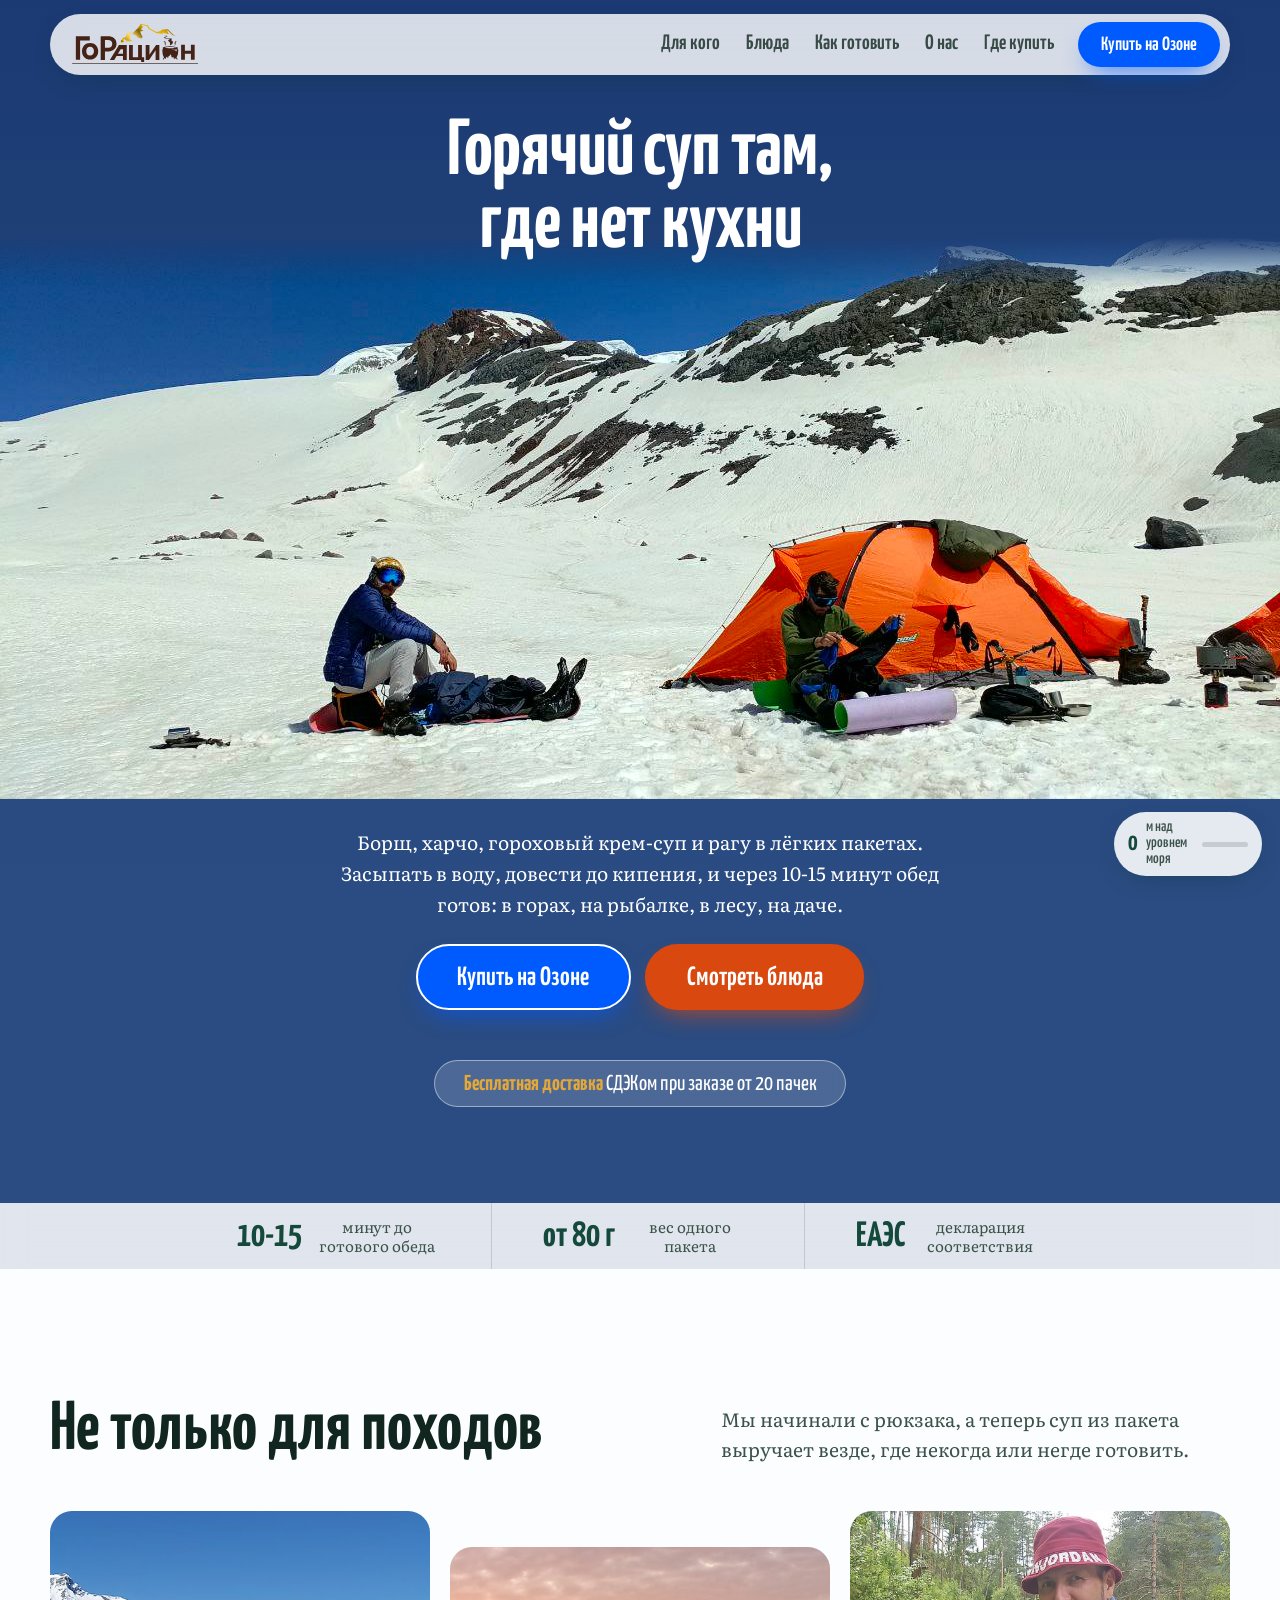
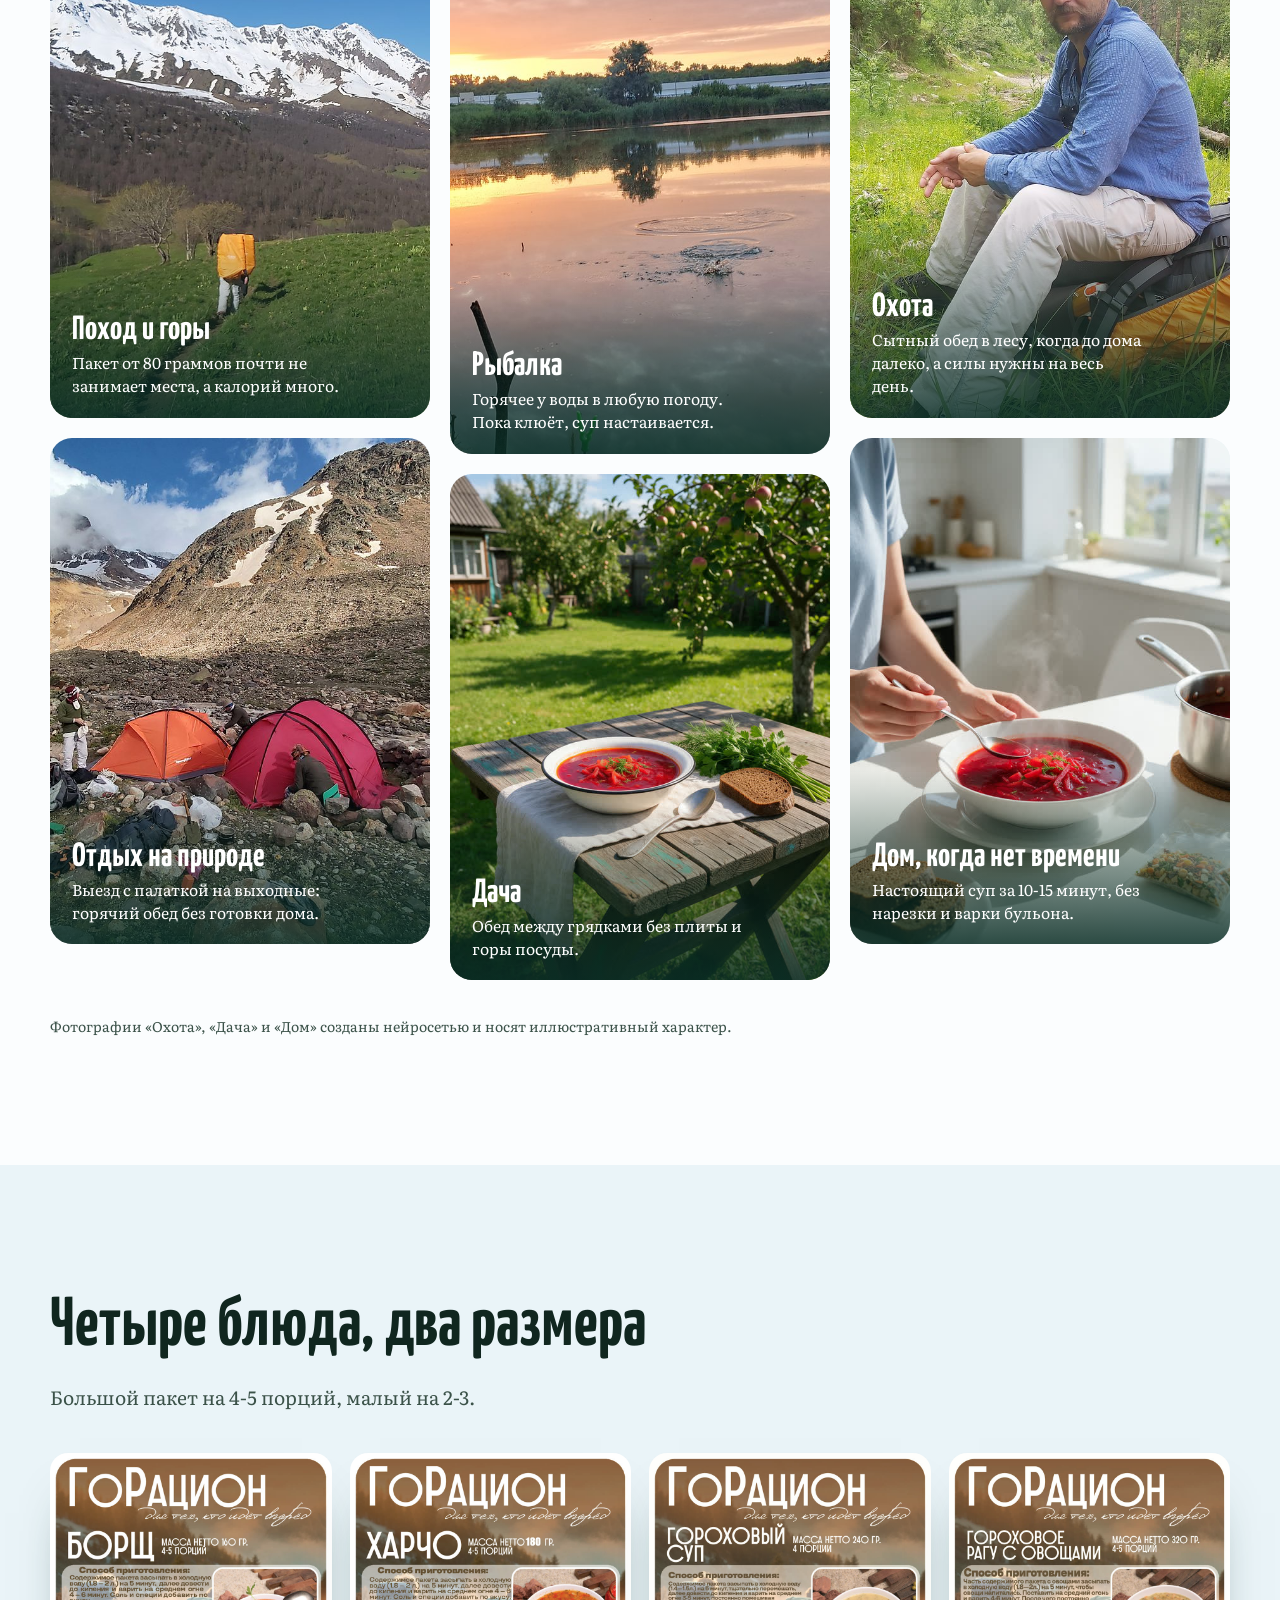
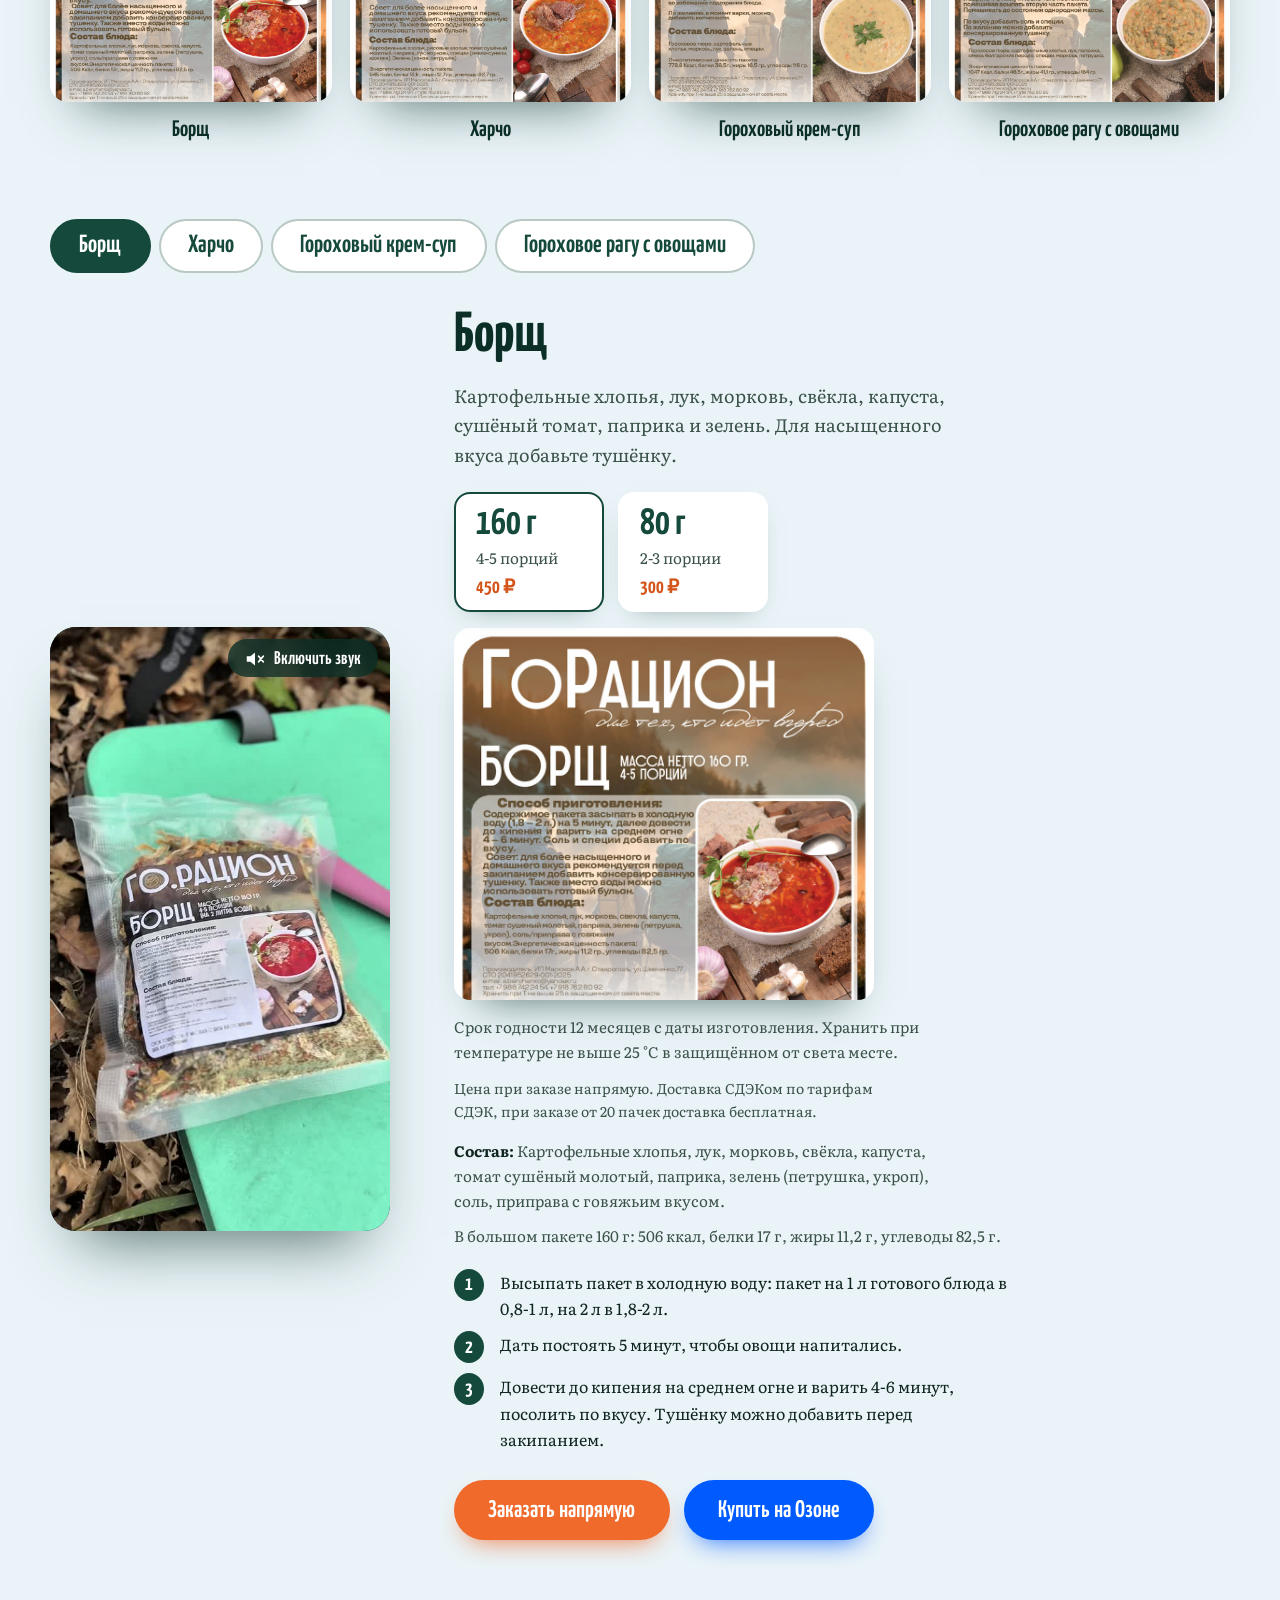
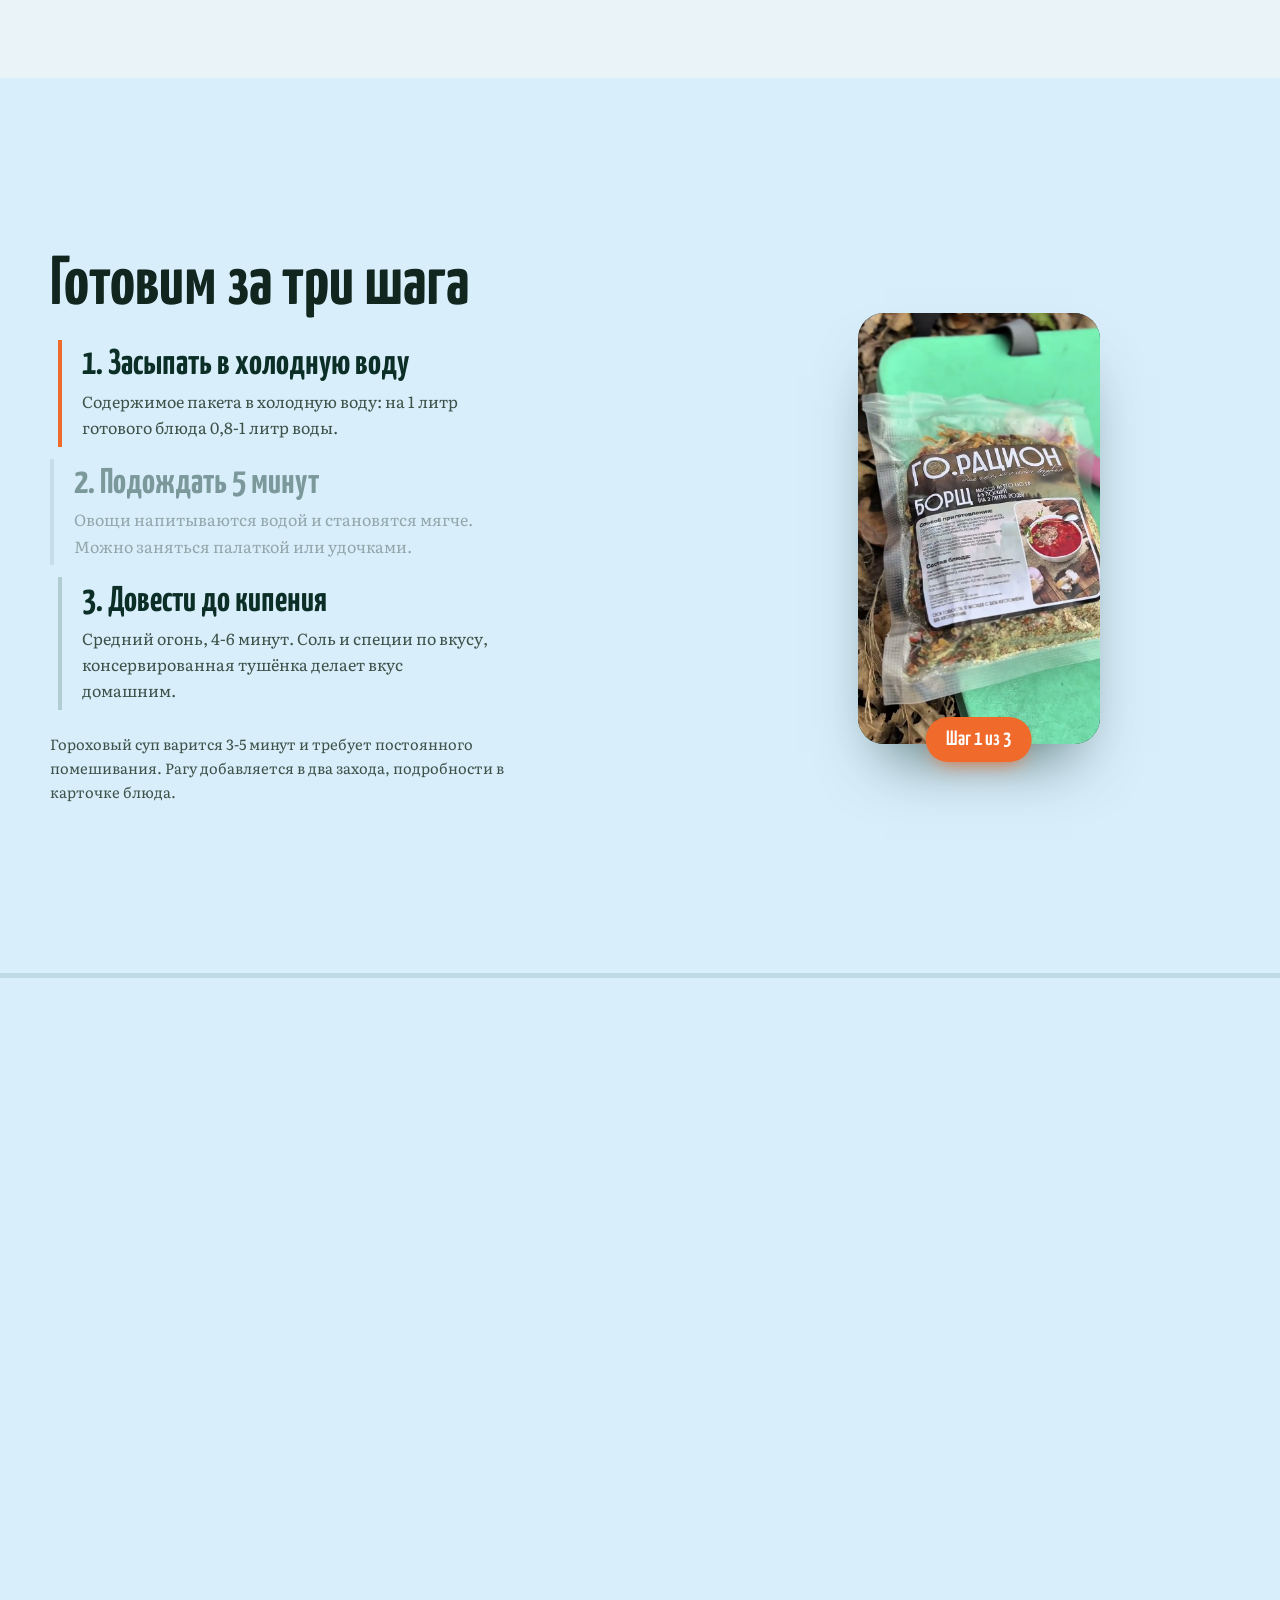
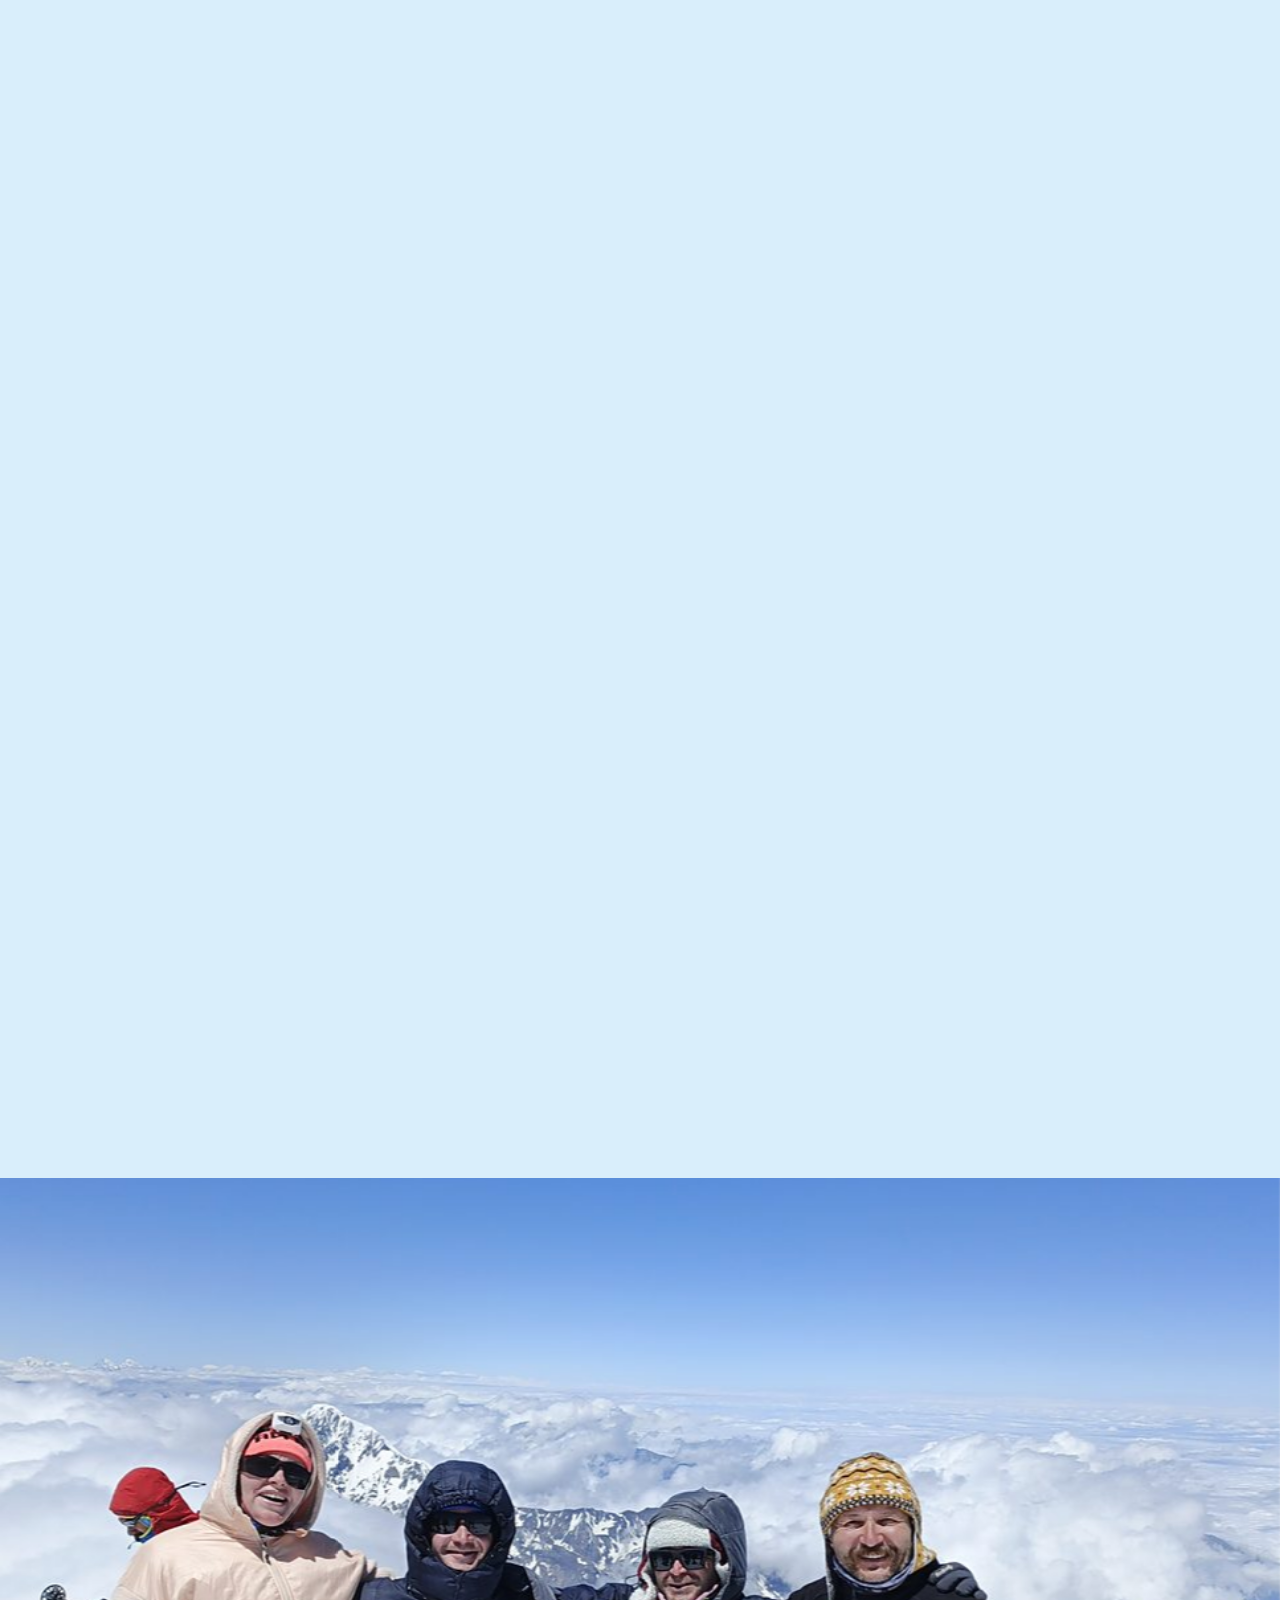
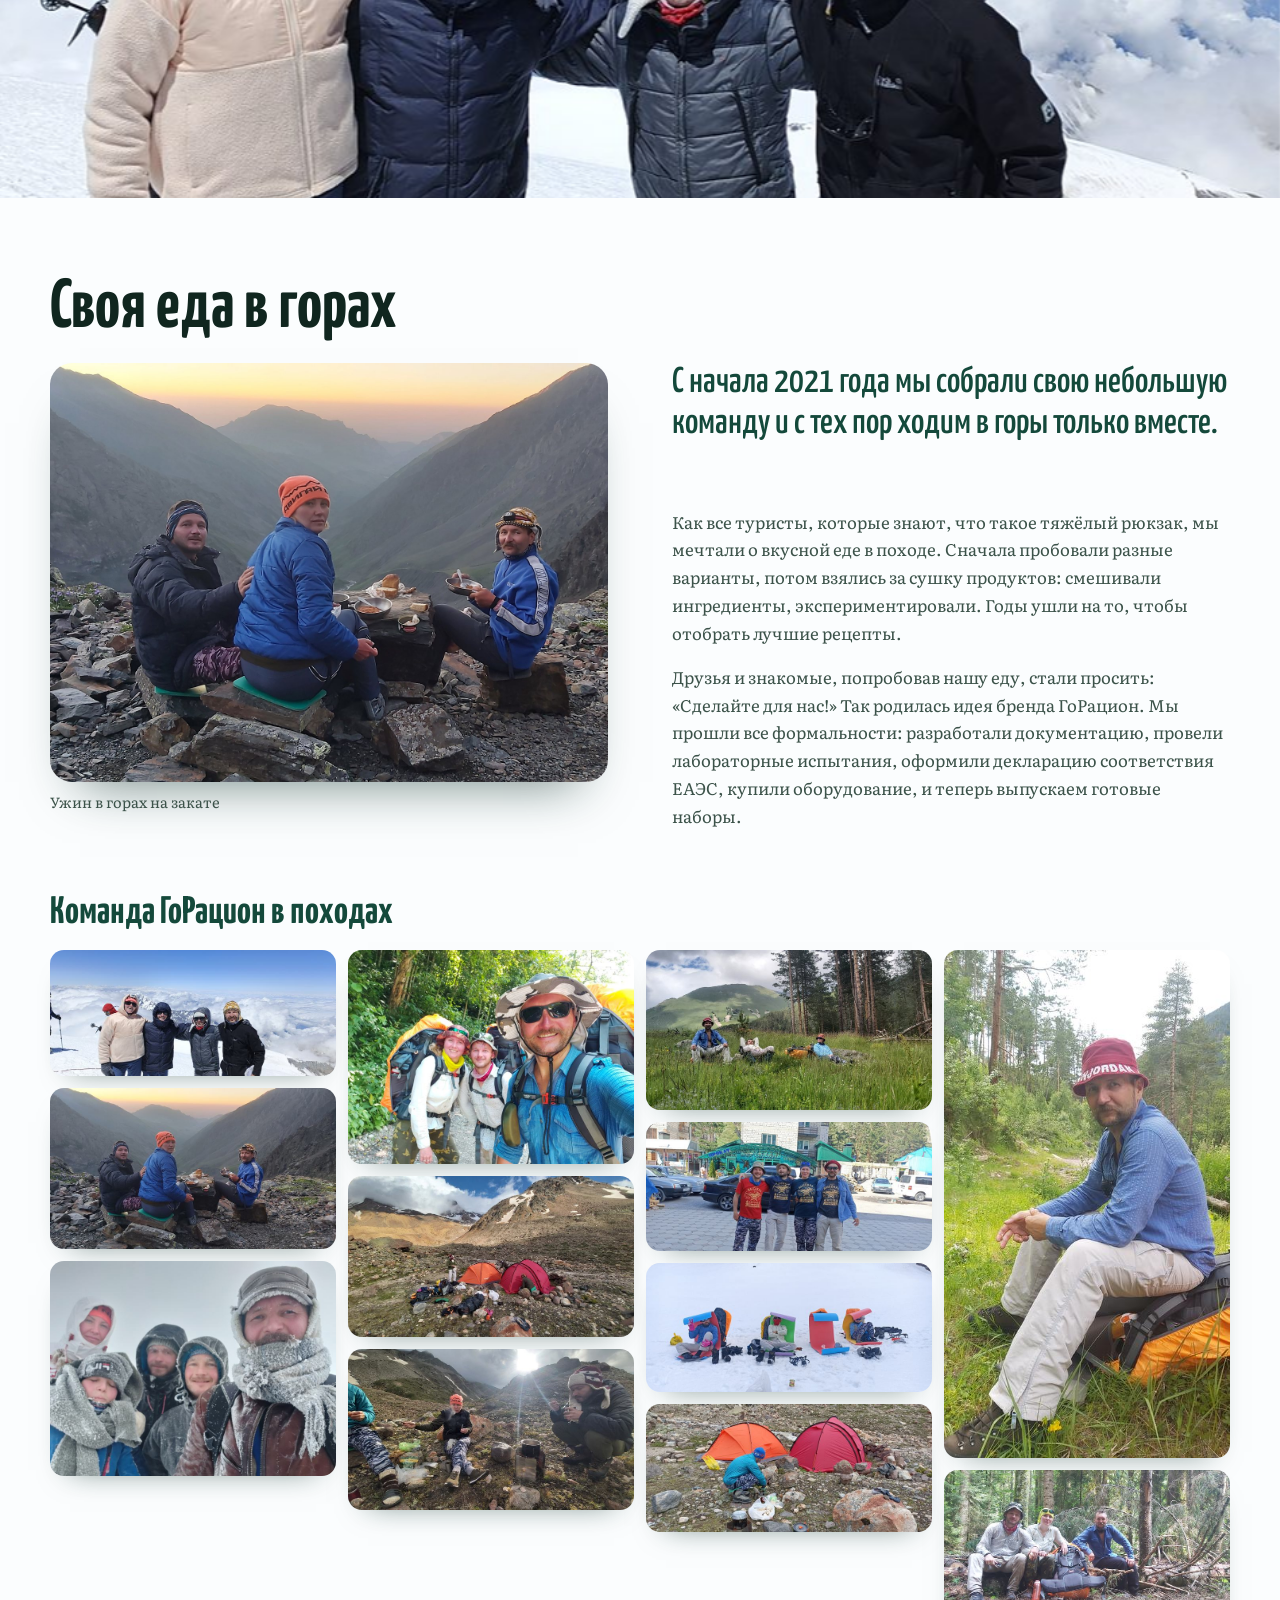
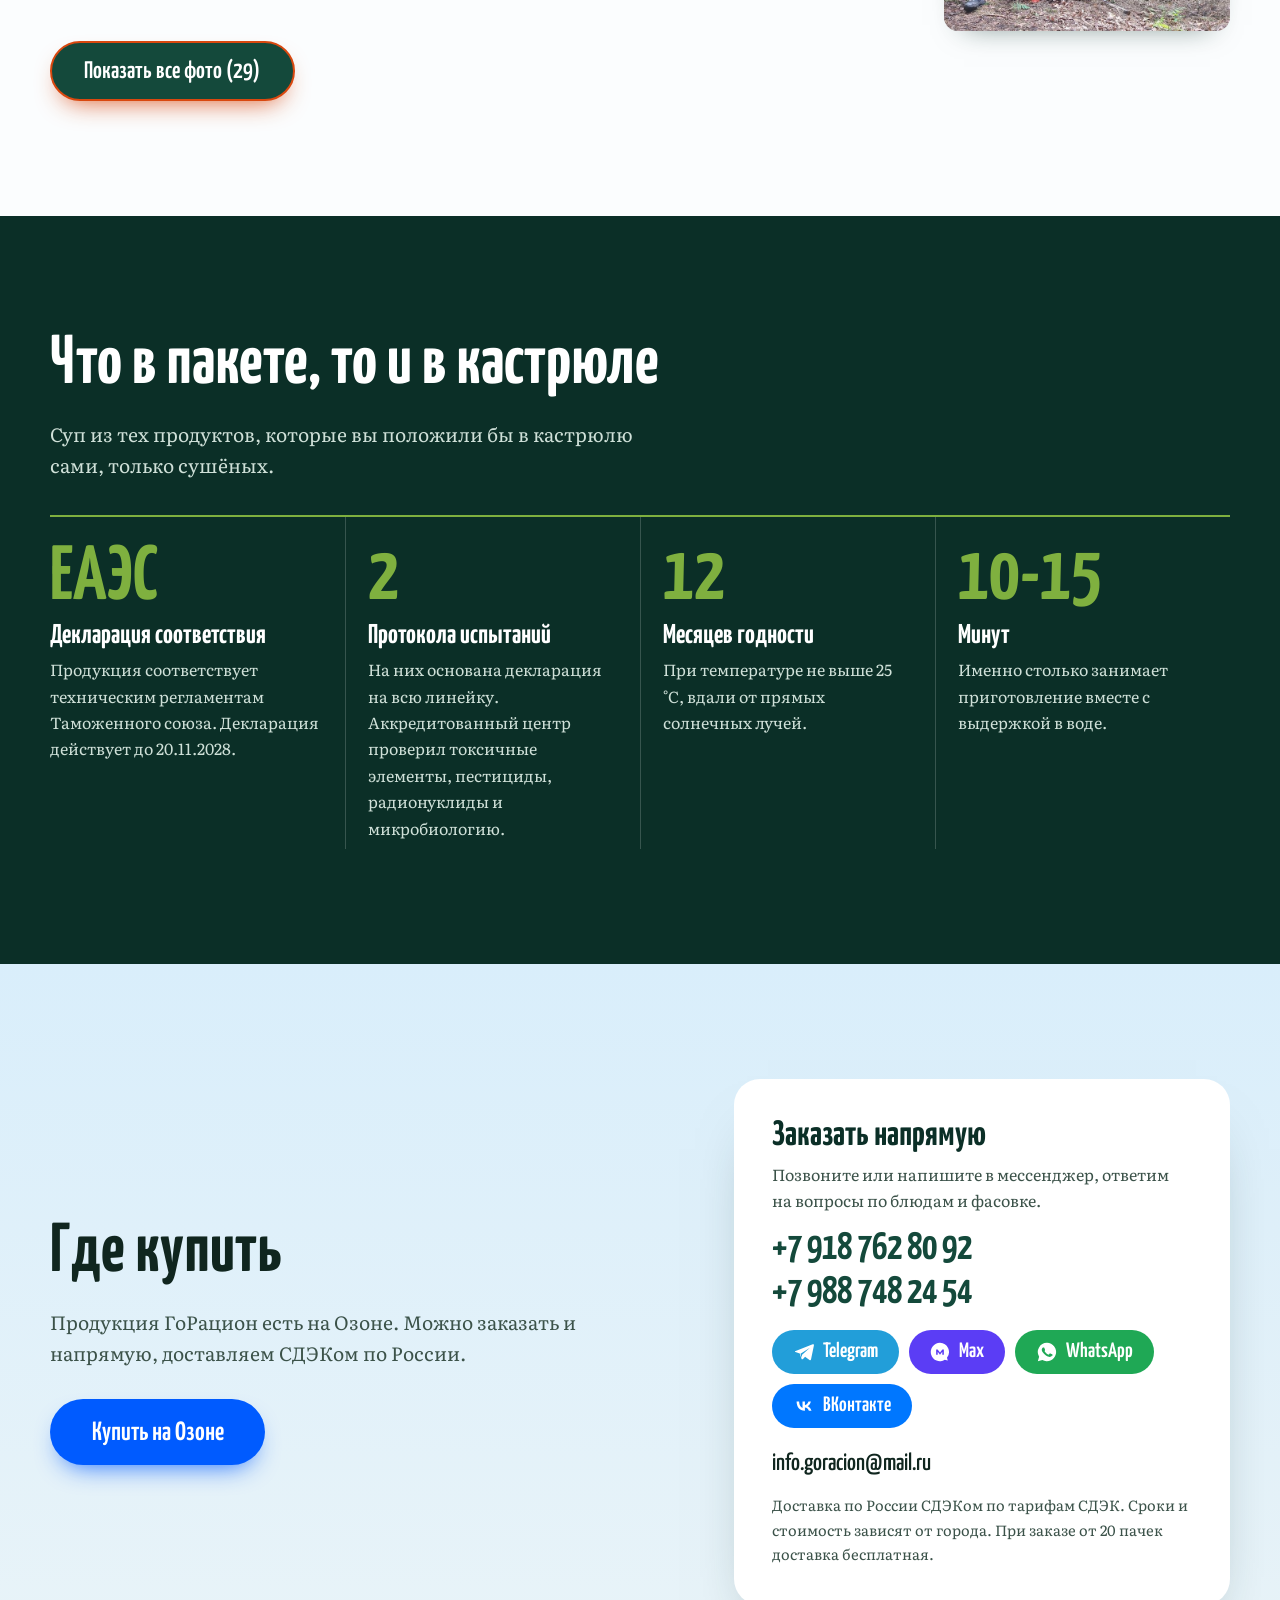
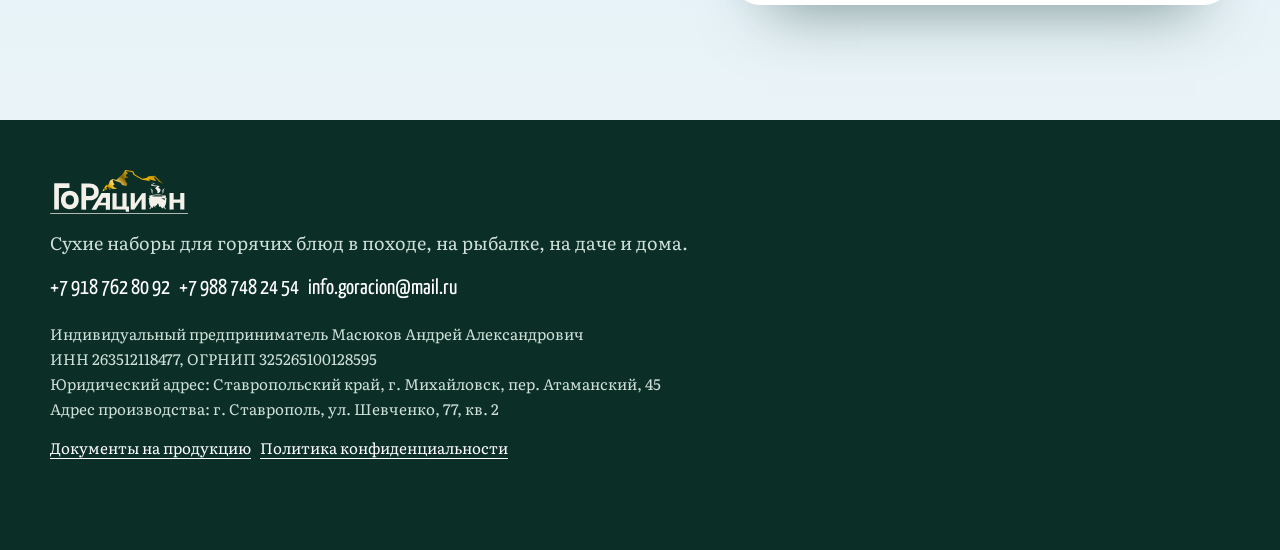
==== commit 59bc8770: "Фотогалерея 29 фото, новая этикетка харчо 100 г" ====
--- a/index.html
+++ b/index.html
@@ -172,12 +172,45 @@
     </div>
     <div class="trips">
       <h3 class="trips-h">Команда ГоРацион в походах</h3>
-      <ul class="trips-grid">
-        <li><img src="assets/photo/team-1.jpg" width="1000" height="750" alt="Туристы в изморози после ночи в горах" loading="lazy"></li>
-        <li><img src="assets/photo/team-2.jpg" width="1000" height="750" alt="Трое туристов с рюкзаками идут по тропе" loading="lazy"></li>
-        <li><img src="assets/photo/team-3.jpg" width="1000" height="750" alt="Туристы отдыхают на лугу у соснового леса" loading="lazy"></li>
-        <li><img src="assets/photo/team-4.jpg" width="1000" height="750" alt="Туристы готовят еду на горелке в горах" loading="lazy"></li>
+      <ul class="gallery" id="gallery">
+        <li><button type="button" class="g-item" data-full="assets/gallery/g01.jpg" data-w="1800" data-h="798" aria-label="Открыть фото 1 из 29"><img src="assets/gallery/g01-s.jpg" width="720" height="319" alt="Фото из похода команды ГоРацион, 1" loading="lazy"></button></li>
+        <li><button type="button" class="g-item" data-full="assets/gallery/g02.jpg" data-w="1800" data-h="1013" aria-label="Открыть фото 2 из 29"><img src="assets/gallery/g02-s.jpg" width="720" height="405" alt="Фото из похода команды ГоРацион, 2" loading="lazy"></button></li>
+        <li><button type="button" class="g-item" data-full="assets/gallery/g03.jpg" data-w="1800" data-h="1350" aria-label="Открыть фото 3 из 29"><img src="assets/gallery/g03-s.jpg" width="720" height="540" alt="Фото из похода команды ГоРацион, 3" loading="lazy"></button></li>
+        <li><button type="button" class="g-item" data-full="assets/gallery/g04.jpg" data-w="1800" data-h="1350" aria-label="Открыть фото 4 из 29"><img src="assets/gallery/g04-s.jpg" width="720" height="540" alt="Фото из похода команды ГоРацион, 4" loading="lazy"></button></li>
+        <li><button type="button" class="g-item" data-full="assets/gallery/g05.jpg" data-w="1800" data-h="1013" aria-label="Открыть фото 5 из 29"><img src="assets/gallery/g05-s.jpg" width="720" height="405" alt="Фото из похода команды ГоРацион, 5" loading="lazy"></button></li>
+        <li><button type="button" class="g-item" data-full="assets/gallery/g06.jpg" data-w="1800" data-h="1013" aria-label="Открыть фото 6 из 29"><img src="assets/gallery/g06-s.jpg" width="720" height="405" alt="Фото из похода команды ГоРацион, 6" loading="lazy"></button></li>
+        <li><button type="button" class="g-item" data-full="assets/gallery/g07.jpg" data-w="1800" data-h="1013" aria-label="Открыть фото 7 из 29"><img src="assets/gallery/g07-s.jpg" width="720" height="405" alt="Фото из похода команды ГоРацион, 7" loading="lazy"></button></li>
+        <li><button type="button" class="g-item" data-full="assets/gallery/g08.jpg" data-w="1800" data-h="810" aria-label="Открыть фото 8 из 29"><img src="assets/gallery/g08-s.jpg" width="720" height="324" alt="Фото из похода команды ГоРацион, 8" loading="lazy"></button></li>
+        <li><button type="button" class="g-item" data-full="assets/gallery/g09.jpg" data-w="1800" data-h="810" aria-label="Открыть фото 9 из 29"><img src="assets/gallery/g09-s.jpg" width="720" height="324" alt="Фото из похода команды ГоРацион, 9" loading="lazy"></button></li>
+        <li><button type="button" class="g-item" data-full="assets/gallery/g10.jpg" data-w="1800" data-h="810" aria-label="Открыть фото 10 из 29"><img src="assets/gallery/g10-s.jpg" width="720" height="324" alt="Фото из похода команды ГоРацион, 10" loading="lazy"></button></li>
+        <li><button type="button" class="g-item" data-full="assets/gallery/g11.jpg" data-w="1012" data-h="1800" aria-label="Открыть фото 11 из 29"><img src="assets/gallery/g11-s.jpg" width="405" height="720" alt="Фото из похода команды ГоРацион, 11" loading="lazy"></button></li>
+        <li><button type="button" class="g-item" data-full="assets/gallery/g12.jpg" data-w="1800" data-h="1013" aria-label="Открыть фото 12 из 29"><img src="assets/gallery/g12-s.jpg" width="720" height="405" alt="Фото из похода команды ГоРацион, 12" loading="lazy"></button></li>
+        <li class="g-more"><button type="button" class="g-item" data-full="assets/gallery/g13.jpg" data-w="1800" data-h="1013" aria-label="Открыть фото 13 из 29"><img src="assets/gallery/g13-s.jpg" width="720" height="405" alt="Фото из похода команды ГоРацион, 13" loading="lazy"></button></li>
+        <li class="g-more"><button type="button" class="g-item" data-full="assets/gallery/g14.jpg" data-w="1800" data-h="1013" aria-label="Открыть фото 14 из 29"><img src="assets/gallery/g14-s.jpg" width="720" height="405" alt="Фото из похода команды ГоРацион, 14" loading="lazy"></button></li>
+        <li class="g-more"><button type="button" class="g-item" data-full="assets/gallery/g15.jpg" data-w="1800" data-h="798" aria-label="Открыть фото 15 из 29"><img src="assets/gallery/g15-s.jpg" width="720" height="319" alt="Фото из похода команды ГоРацион, 15" loading="lazy"></button></li>
+        <li class="g-more"><button type="button" class="g-item" data-full="assets/gallery/g16.jpg" data-w="1800" data-h="1013" aria-label="Открыть фото 16 из 29"><img src="assets/gallery/g16-s.jpg" width="720" height="405" alt="Фото из похода команды ГоРацион, 16" loading="lazy"></button></li>
+        <li class="g-more"><button type="button" class="g-item" data-full="assets/gallery/g17.jpg" data-w="1800" data-h="1013" aria-label="Открыть фото 17 из 29"><img src="assets/gallery/g17-s.jpg" width="720" height="405" alt="Фото из похода команды ГоРацион, 17" loading="lazy"></button></li>
+        <li class="g-more"><button type="button" class="g-item" data-full="assets/gallery/g18.jpg" data-w="1800" data-h="1013" aria-label="Открыть фото 18 из 29"><img src="assets/gallery/g18-s.jpg" width="720" height="405" alt="Фото из похода команды ГоРацион, 18" loading="lazy"></button></li>
+        <li class="g-more"><button type="button" class="g-item" data-full="assets/gallery/g19.jpg" data-w="1800" data-h="1013" aria-label="Открыть фото 19 из 29"><img src="assets/gallery/g19-s.jpg" width="720" height="405" alt="Фото из похода команды ГоРацион, 19" loading="lazy"></button></li>
+        <li class="g-more"><button type="button" class="g-item" data-full="assets/gallery/g20.jpg" data-w="1800" data-h="1013" aria-label="Открыть фото 20 из 29"><img src="assets/gallery/g20-s.jpg" width="720" height="405" alt="Фото из похода команды ГоРацион, 20" loading="lazy"></button></li>
+        <li class="g-more"><button type="button" class="g-item" data-full="assets/gallery/g21.jpg" data-w="1800" data-h="1013" aria-label="Открыть фото 21 из 29"><img src="assets/gallery/g21-s.jpg" width="720" height="405" alt="Фото из похода команды ГоРацион, 21" loading="lazy"></button></li>
+        <li class="g-more"><button type="button" class="g-item" data-full="assets/gallery/g22.jpg" data-w="1800" data-h="1013" aria-label="Открыть фото 22 из 29"><img src="assets/gallery/g22-s.jpg" width="720" height="405" alt="Фото из похода команды ГоРацион, 22" loading="lazy"></button></li>
+        <li class="g-more"><button type="button" class="g-item" data-full="assets/gallery/g23.jpg" data-w="1800" data-h="1013" aria-label="Открыть фото 23 из 29"><img src="assets/gallery/g23-s.jpg" width="720" height="405" alt="Фото из похода команды ГоРацион, 23" loading="lazy"></button></li>
+        <li class="g-more"><button type="button" class="g-item" data-full="assets/gallery/g24.jpg" data-w="1800" data-h="1013" aria-label="Открыть фото 24 из 29"><img src="assets/gallery/g24-s.jpg" width="720" height="405" alt="Фото из похода команды ГоРацион, 24" loading="lazy"></button></li>
+        <li class="g-more"><button type="button" class="g-item" data-full="assets/gallery/g25.jpg" data-w="1800" data-h="1350" aria-label="Открыть фото 25 из 29"><img src="assets/gallery/g25-s.jpg" width="720" height="540" alt="Фото из похода команды ГоРацион, 25" loading="lazy"></button></li>
+        <li class="g-more"><button type="button" class="g-item" data-full="assets/gallery/g26.jpg" data-w="1800" data-h="1013" aria-label="Открыть фото 26 из 29"><img src="assets/gallery/g26-s.jpg" width="720" height="405" alt="Фото из похода команды ГоРацион, 26" loading="lazy"></button></li>
+        <li class="g-more"><button type="button" class="g-item" data-full="assets/gallery/g27.jpg" data-w="1800" data-h="1013" aria-label="Открыть фото 27 из 29"><img src="assets/gallery/g27-s.jpg" width="720" height="405" alt="Фото из похода команды ГоРацион, 27" loading="lazy"></button></li>
+        <li class="g-more"><button type="button" class="g-item" data-full="assets/gallery/g28.jpg" data-w="1800" data-h="1013" aria-label="Открыть фото 28 из 29"><img src="assets/gallery/g28-s.jpg" width="720" height="405" alt="Фото из похода команды ГоРацион, 28" loading="lazy"></button></li>
+        <li class="g-more"><button type="button" class="g-item" data-full="assets/gallery/g29.jpg" data-w="1800" data-h="1013" aria-label="Открыть фото 29 из 29"><img src="assets/gallery/g29-s.jpg" width="720" height="405" alt="Фото из похода команды ГоРацион, 29" loading="lazy"></button></li>
       </ul>
+      <button type="button" class="btn btn-glass gallery-more" id="galleryMore">Показать все фото (29)</button>
+    </div>
+    <div class="lightbox" id="lightbox" hidden role="dialog" aria-modal="true" aria-label="Просмотр фото">
+      <button type="button" class="lb-close" id="lbClose" aria-label="Закрыть">&times;</button>
+      <button type="button" class="lb-nav lb-prev" id="lbPrev" aria-label="Предыдущее фото">&#8249;</button>
+      <img id="lbImg" alt="">
+      <button type="button" class="lb-nav lb-next" id="lbNext" aria-label="Следующее фото">&#8250;</button>
+      <p class="lb-count" id="lbCount"></p>
     </div>
   </div>
 </section>
--- a/style.css
+++ b/style.css
@@ -360,3 +360,25 @@
 .hero-in>.hero-offer{order:4;align-self:center;margin:14px 20px 96px;padding:.5em 1.3em .45em;border-radius:99px;background:rgba(255,255,255,.16);border:1px solid rgba(255,255,255,.45);color:#fff;font-family:var(--font-display);font-size:1.35rem;line-height:1.15;text-align:center;backdrop-filter:blur(6px);-webkit-backdrop-filter:blur(6px)}
 .hero-offer b{color:var(--color-gold);font-weight:700}
 @media (max-width:520px){.hero-in>.hero-offer{font-size:1.15rem;margin:12px 14px 100px}}
+
+/* фотогалерея */
+.gallery{column-count:4;column-gap:12px}
+.gallery li{break-inside:avoid;margin-bottom:12px}
+.gallery li.g-more{display:none}
+.gallery.is-open li.g-more{display:block}
+.g-item{display:block;width:100%;padding:0;border:0;background:none;cursor:zoom-in;border-radius:14px;overflow:hidden;box-shadow:0 14px 28px -20px rgba(11,47,39,.6)}
+.g-item img{width:100%;height:auto;display:block;transition:transform .5s var(--ease-out)}
+.g-item:hover img{transform:scale(1.04)}
+.gallery-more{margin-top:10px;background:var(--color-pine);color:#fff}
+.gallery-more[hidden]{display:none}
+.lightbox{position:fixed;inset:0;z-index:200;background:rgba(7,22,18,.94);display:flex;align-items:center;justify-content:center;padding:clamp(10px,3vw,40px)}
+.lightbox[hidden]{display:none}
+.lightbox img{max-width:100%;max-height:100%;width:auto;height:auto;object-fit:contain;border-radius:8px}
+.lb-close,.lb-nav{position:absolute;border:0;background:rgba(255,255,255,.14);color:#fff;cursor:pointer;line-height:1;border-radius:50%;width:48px;height:48px;font-size:2rem}
+.lb-close{top:14px;right:14px}
+.lb-nav{top:50%;transform:translateY(-50%)}
+.lb-prev{left:14px}.lb-next{right:14px}
+.lb-close:hover,.lb-nav:hover{background:rgba(255,255,255,.28)}
+.lb-count{position:absolute;bottom:14px;left:0;right:0;text-align:center;color:#cfe0d8;font-family:var(--font-display);font-size:1.2rem}
+@media (max-width:900px){.gallery{column-count:3}}
+@media (max-width:520px){.gallery{column-count:2;column-gap:8px}.gallery li{margin-bottom:8px}.lb-nav{width:40px;height:40px}}
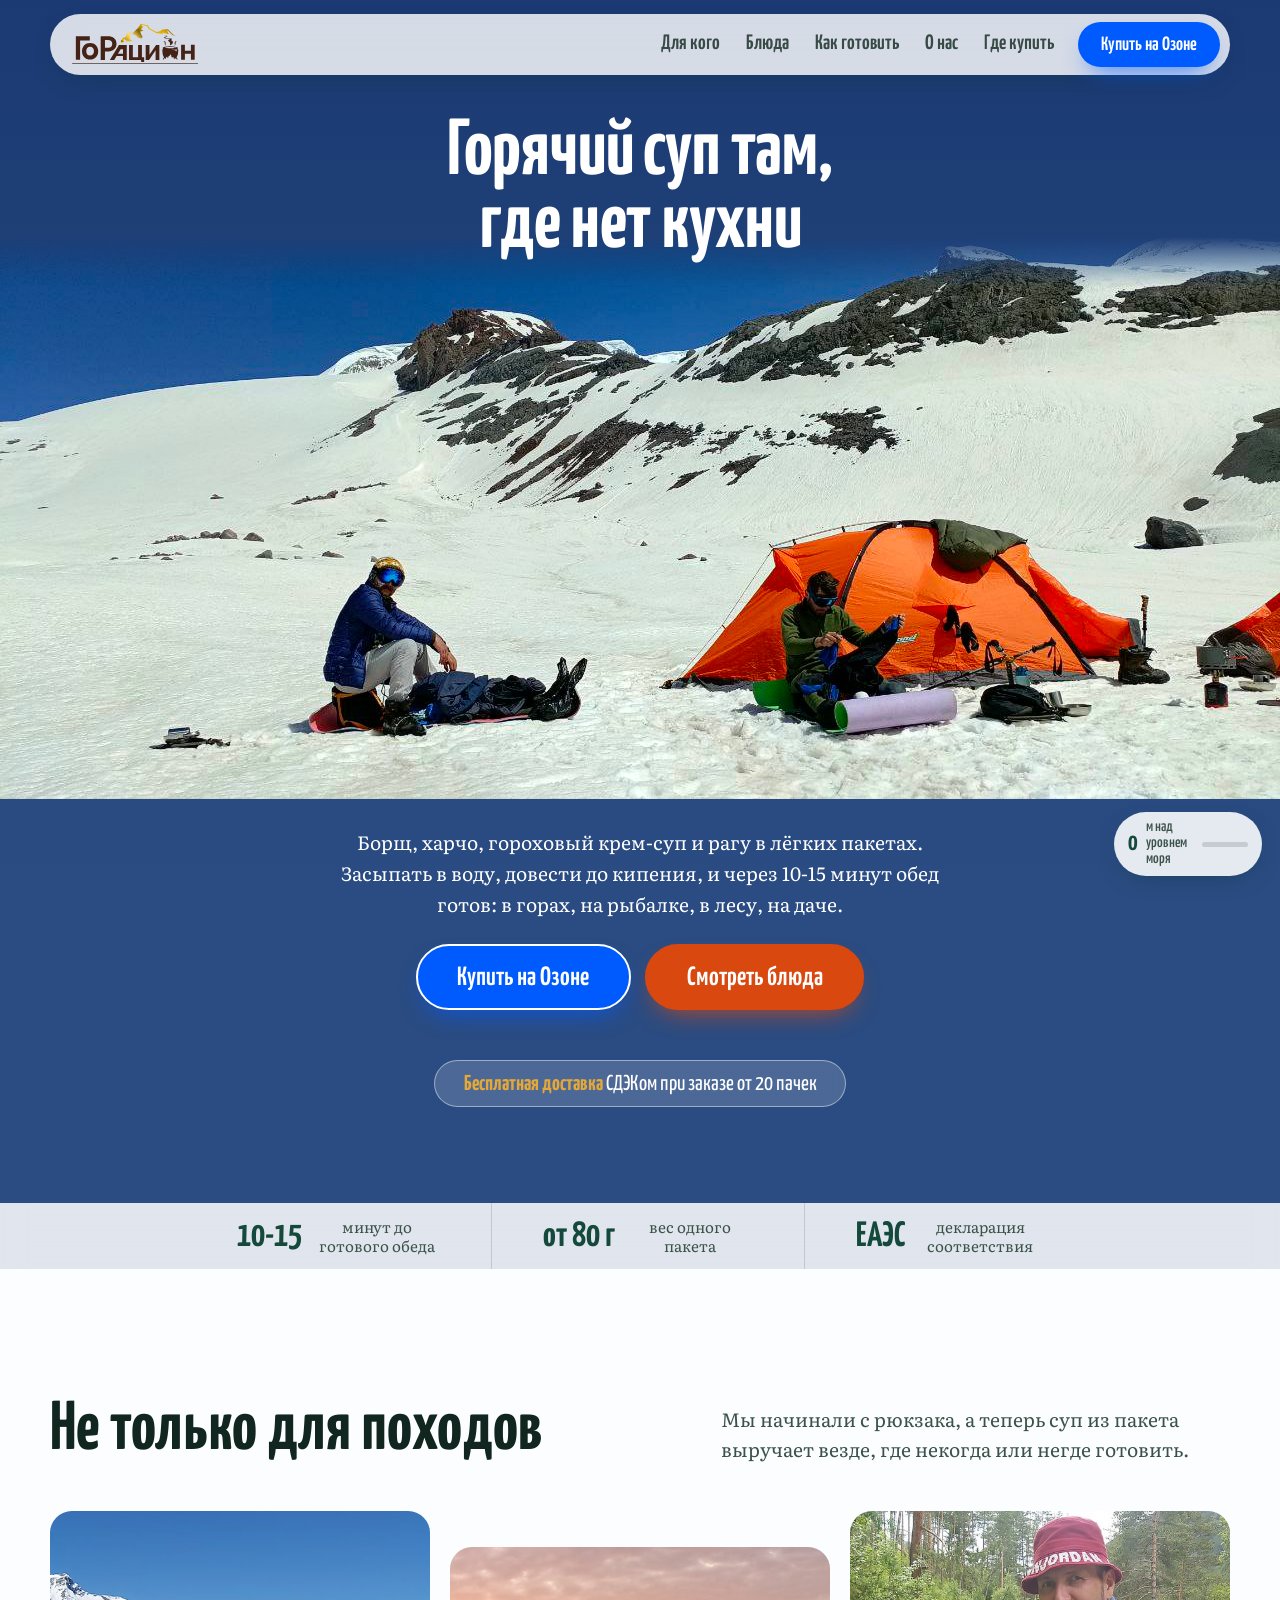
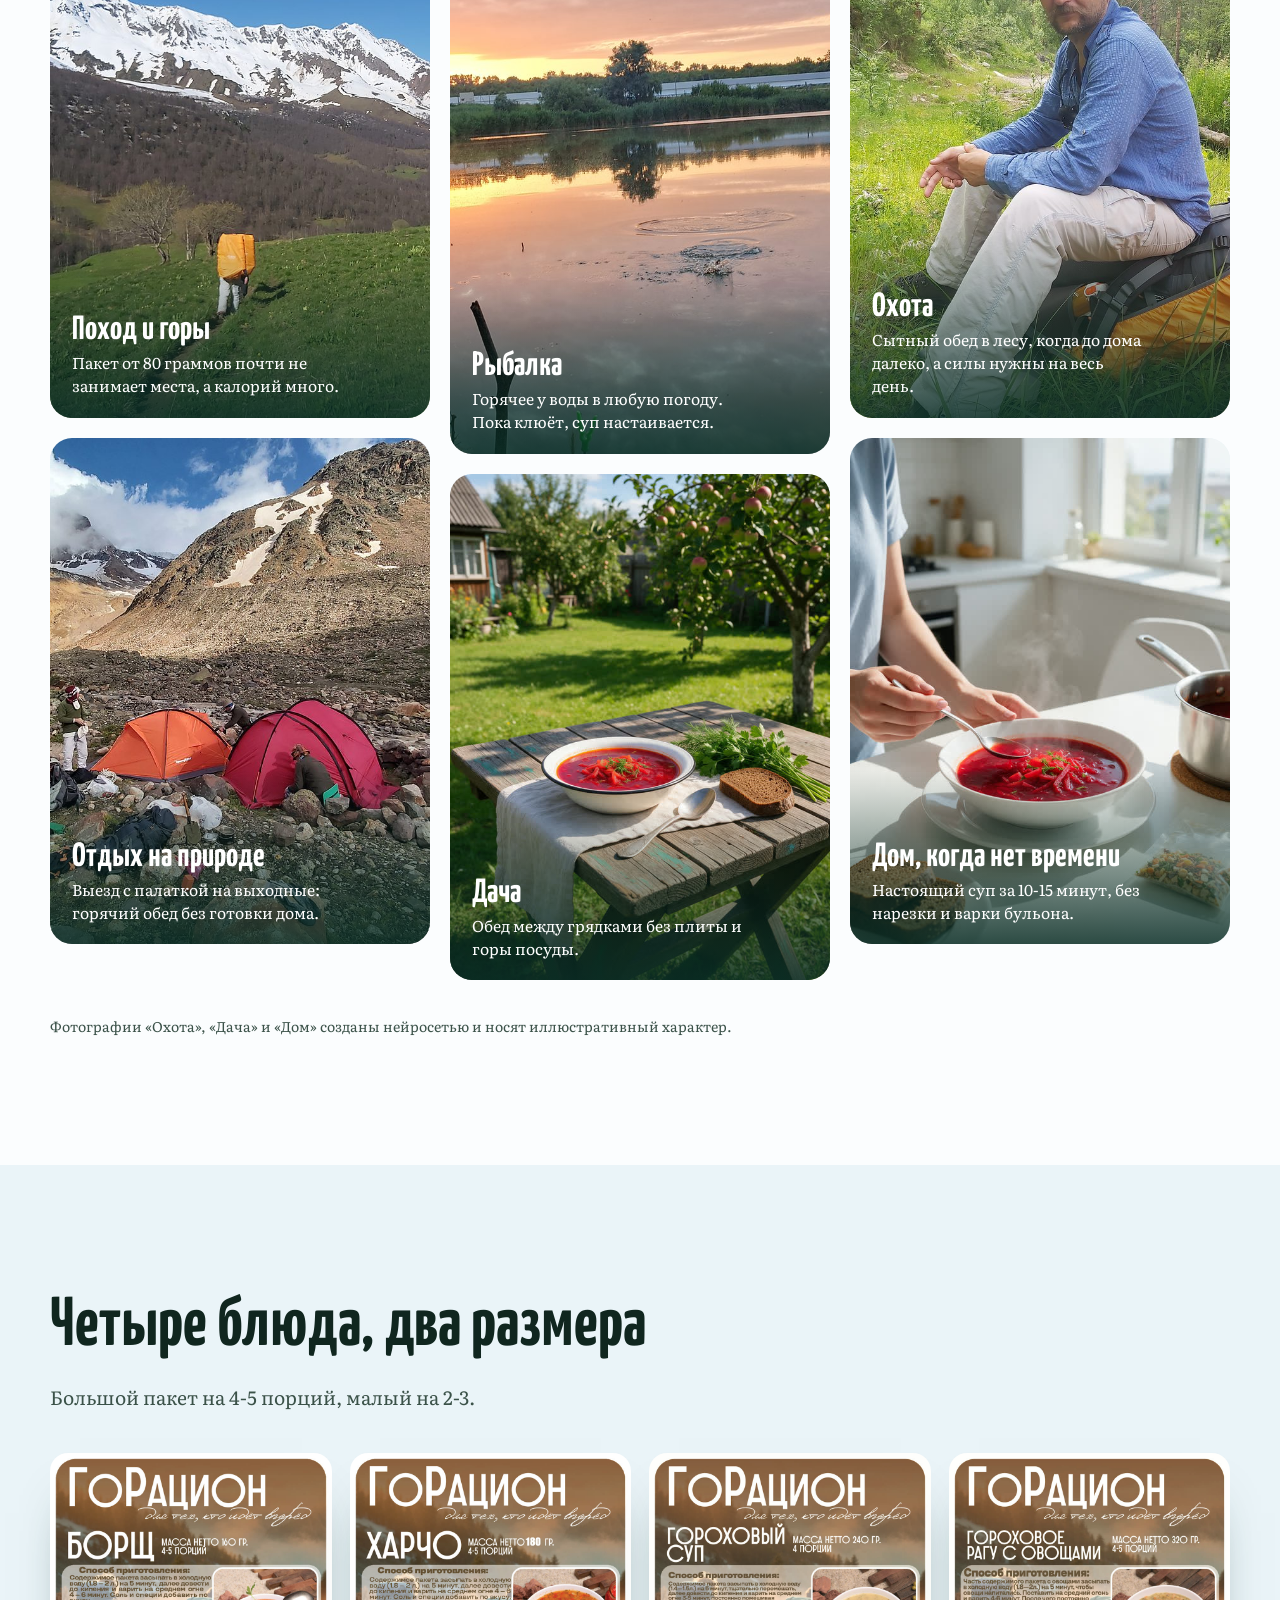
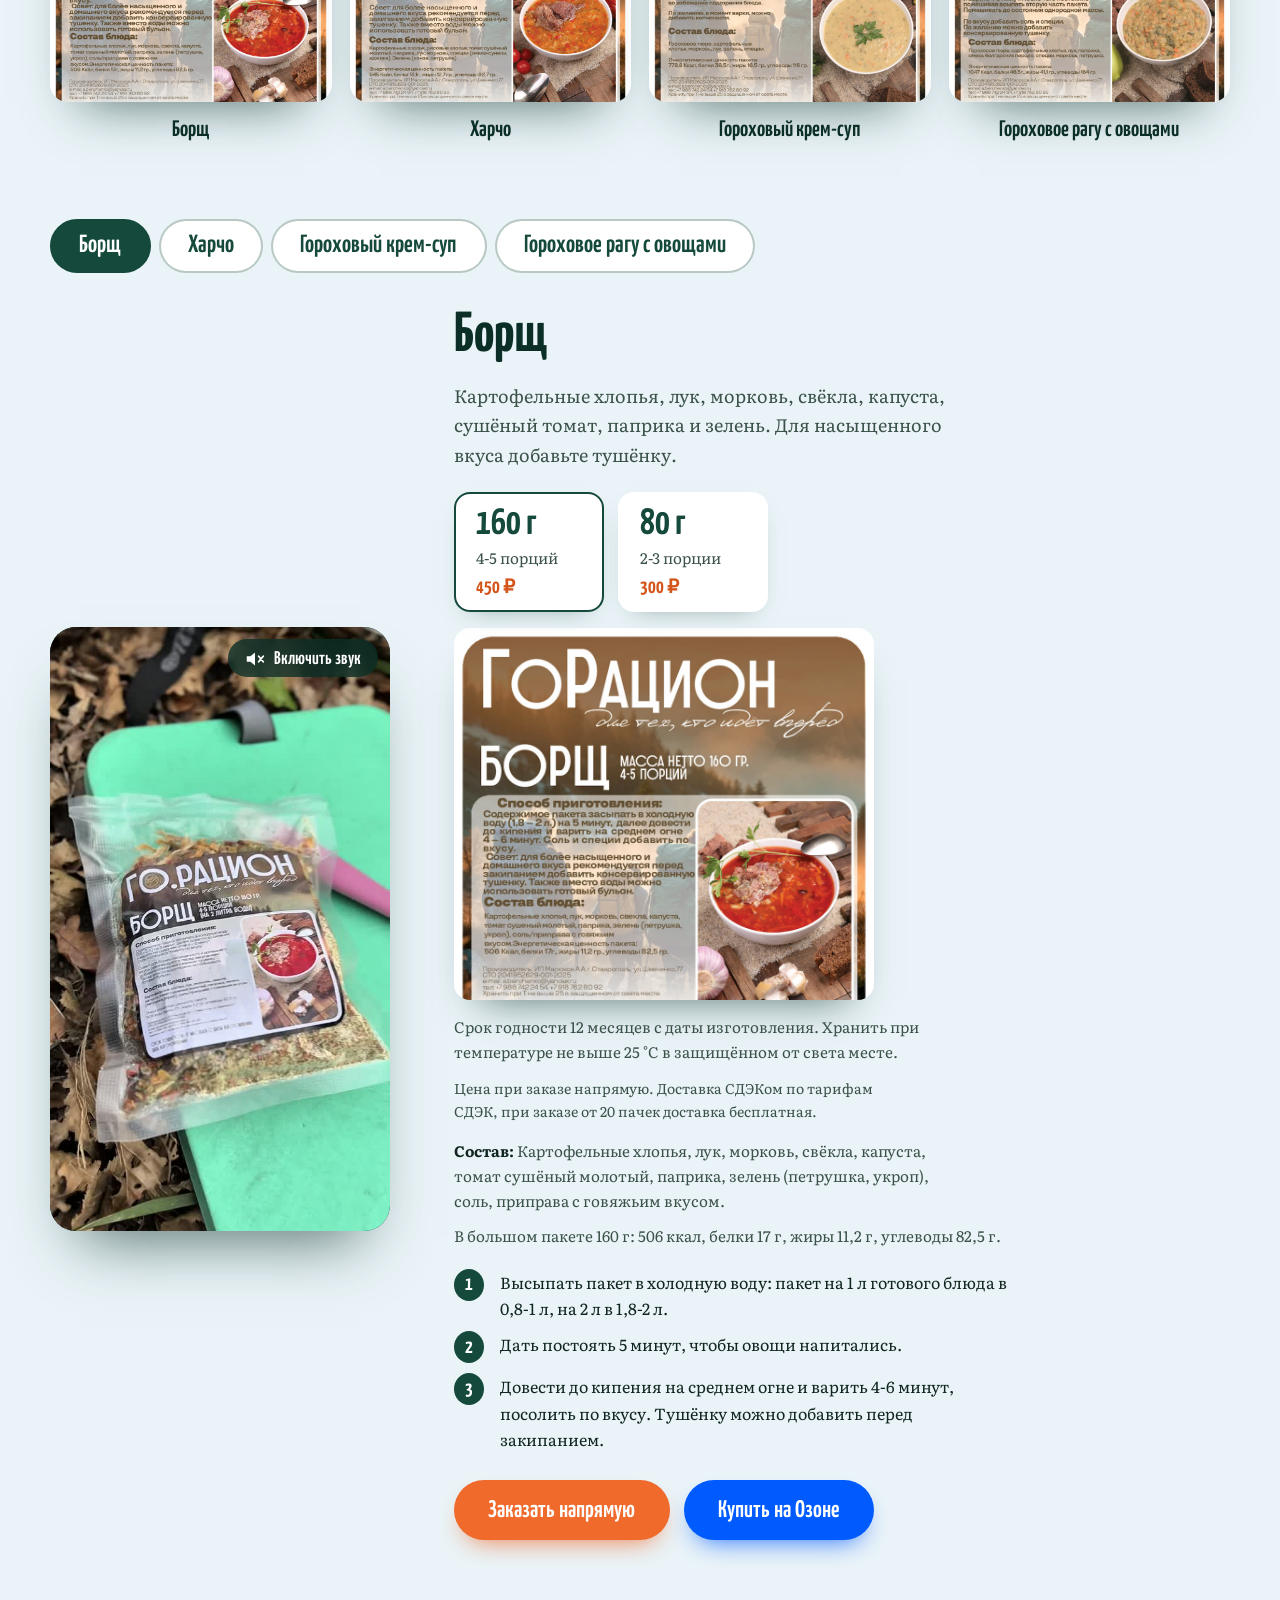
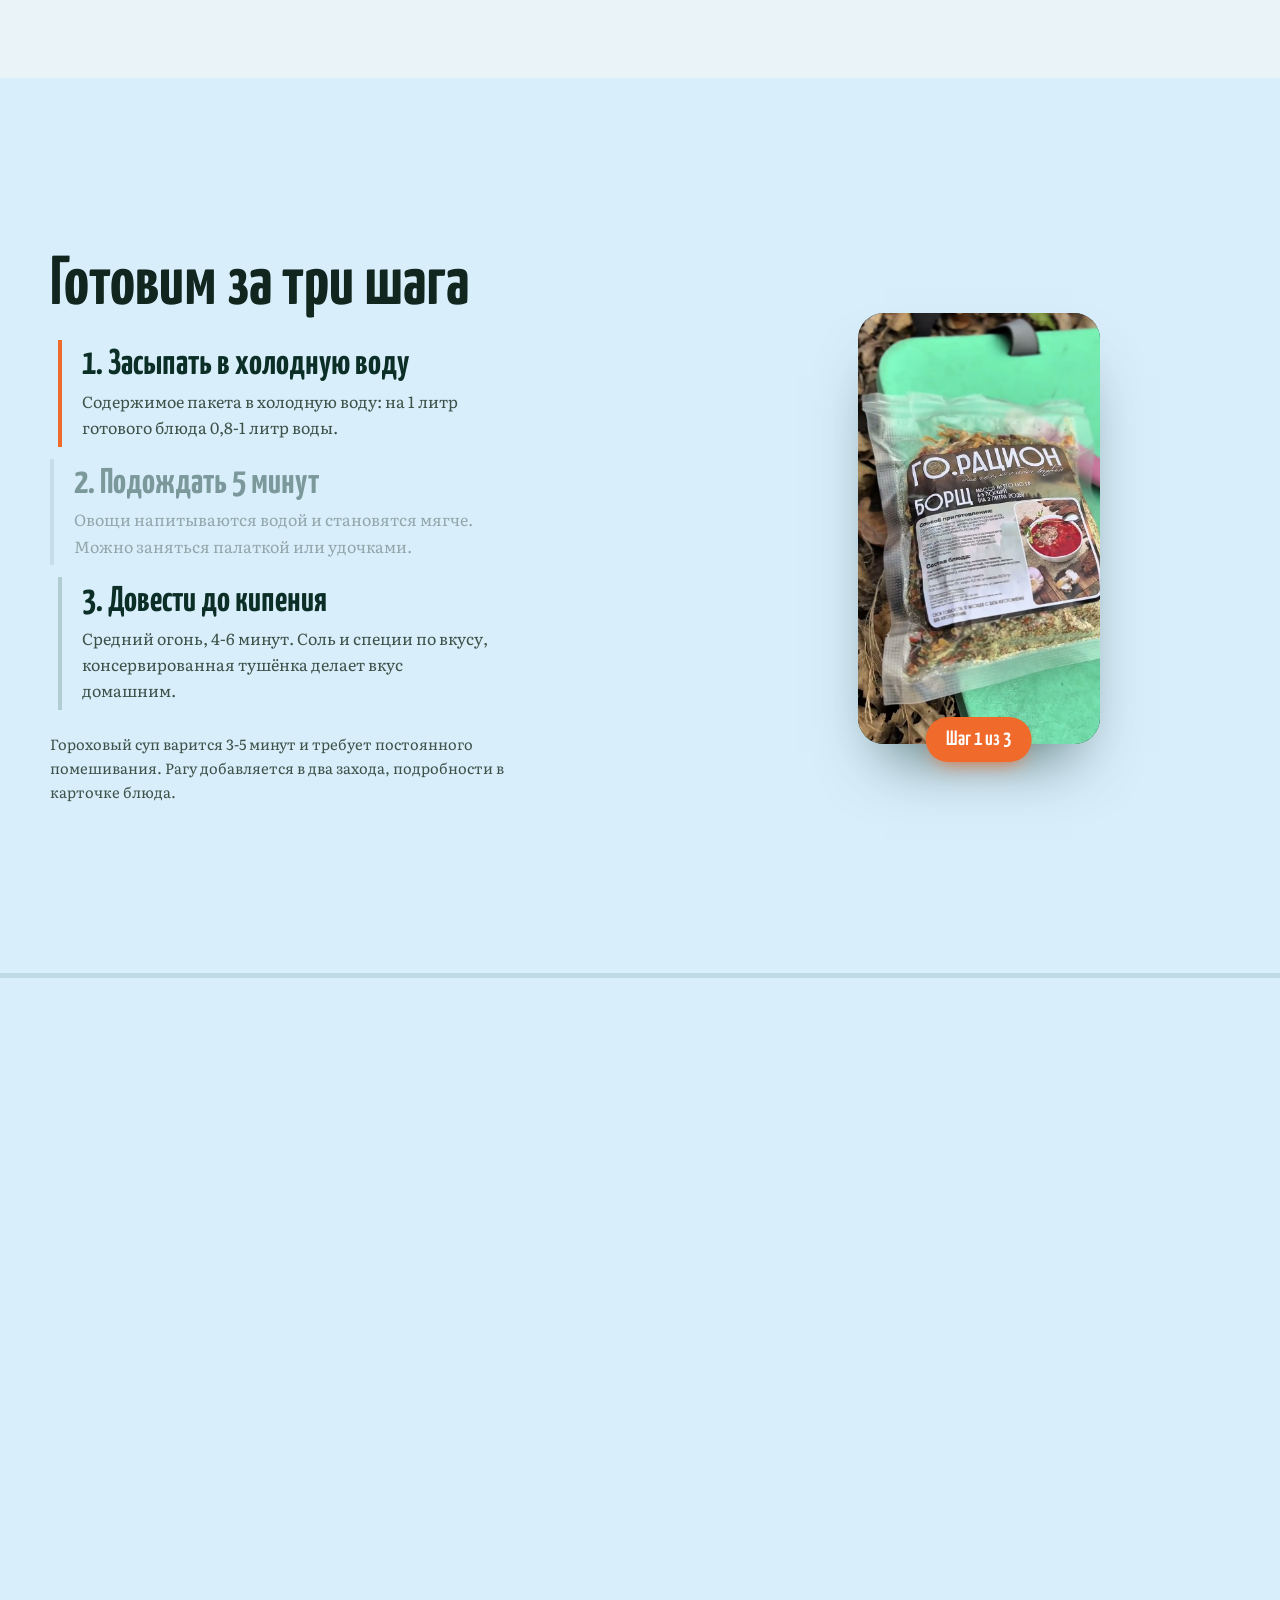
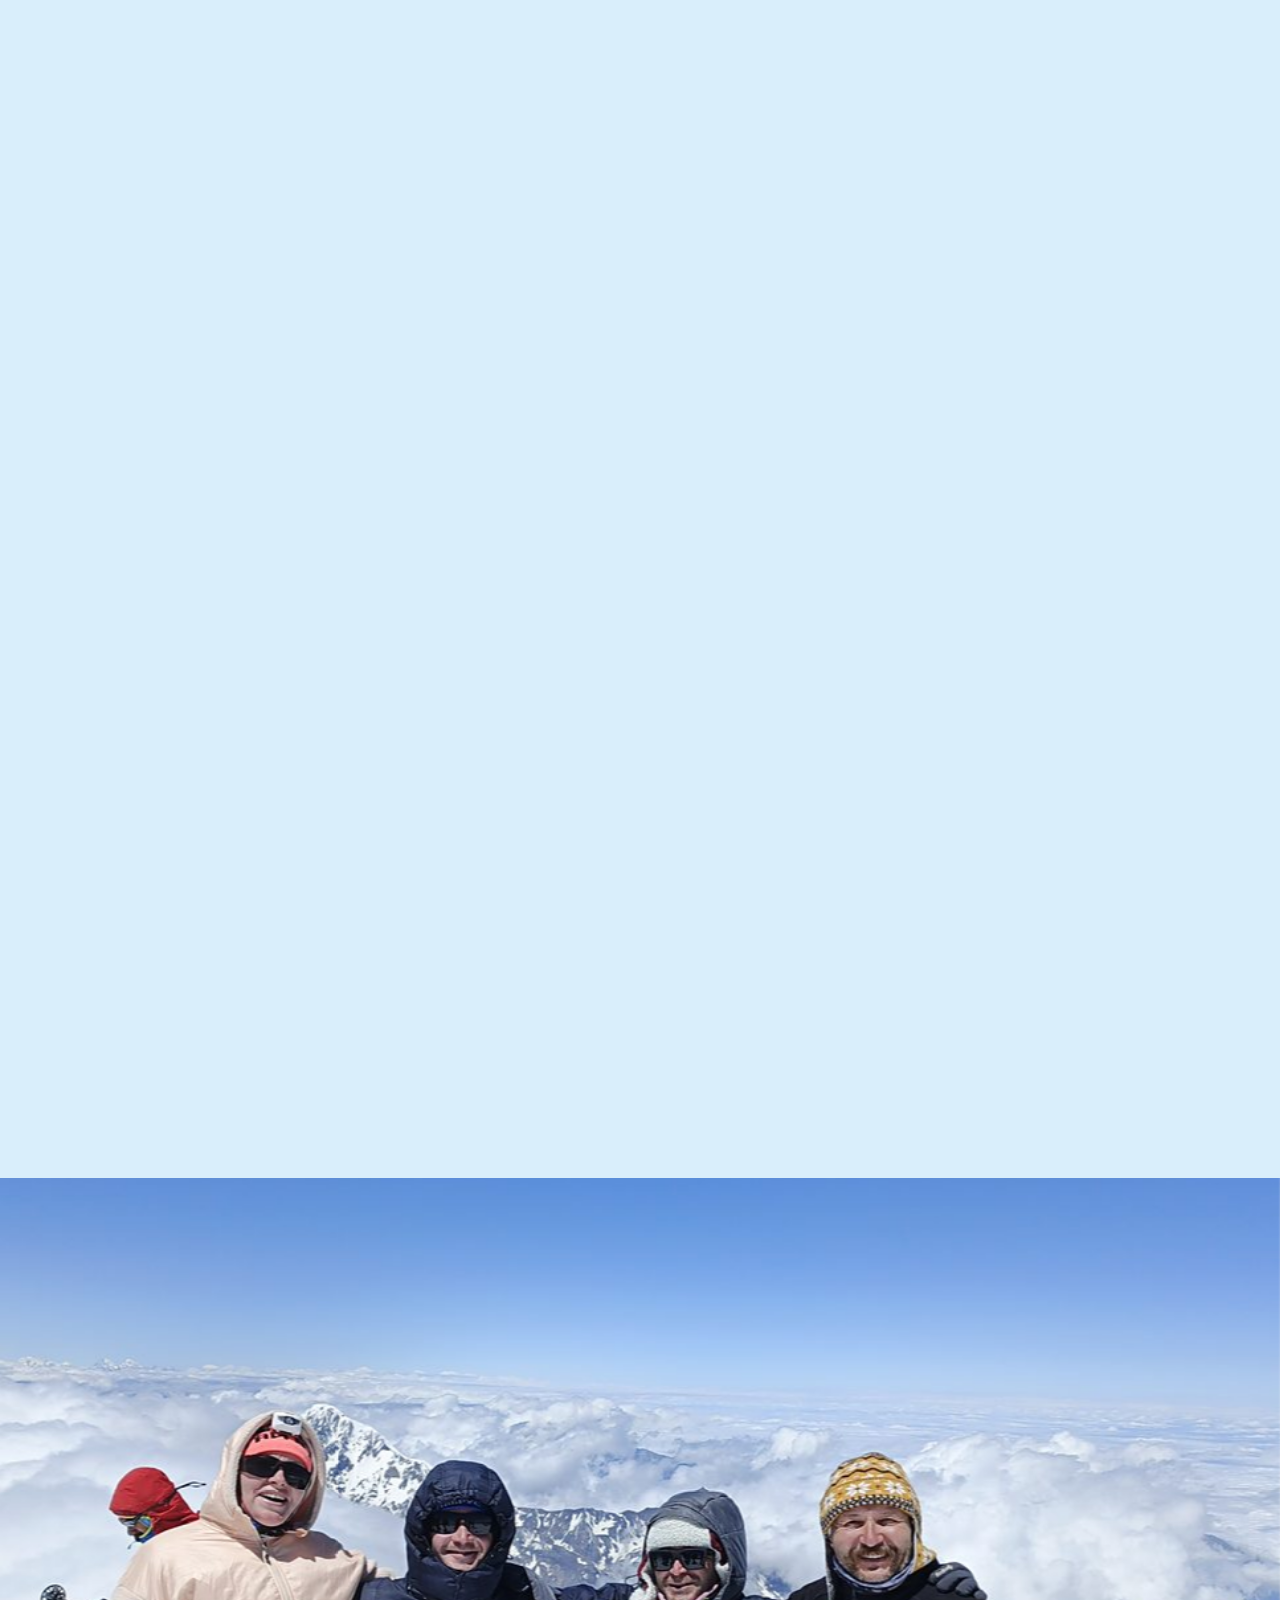
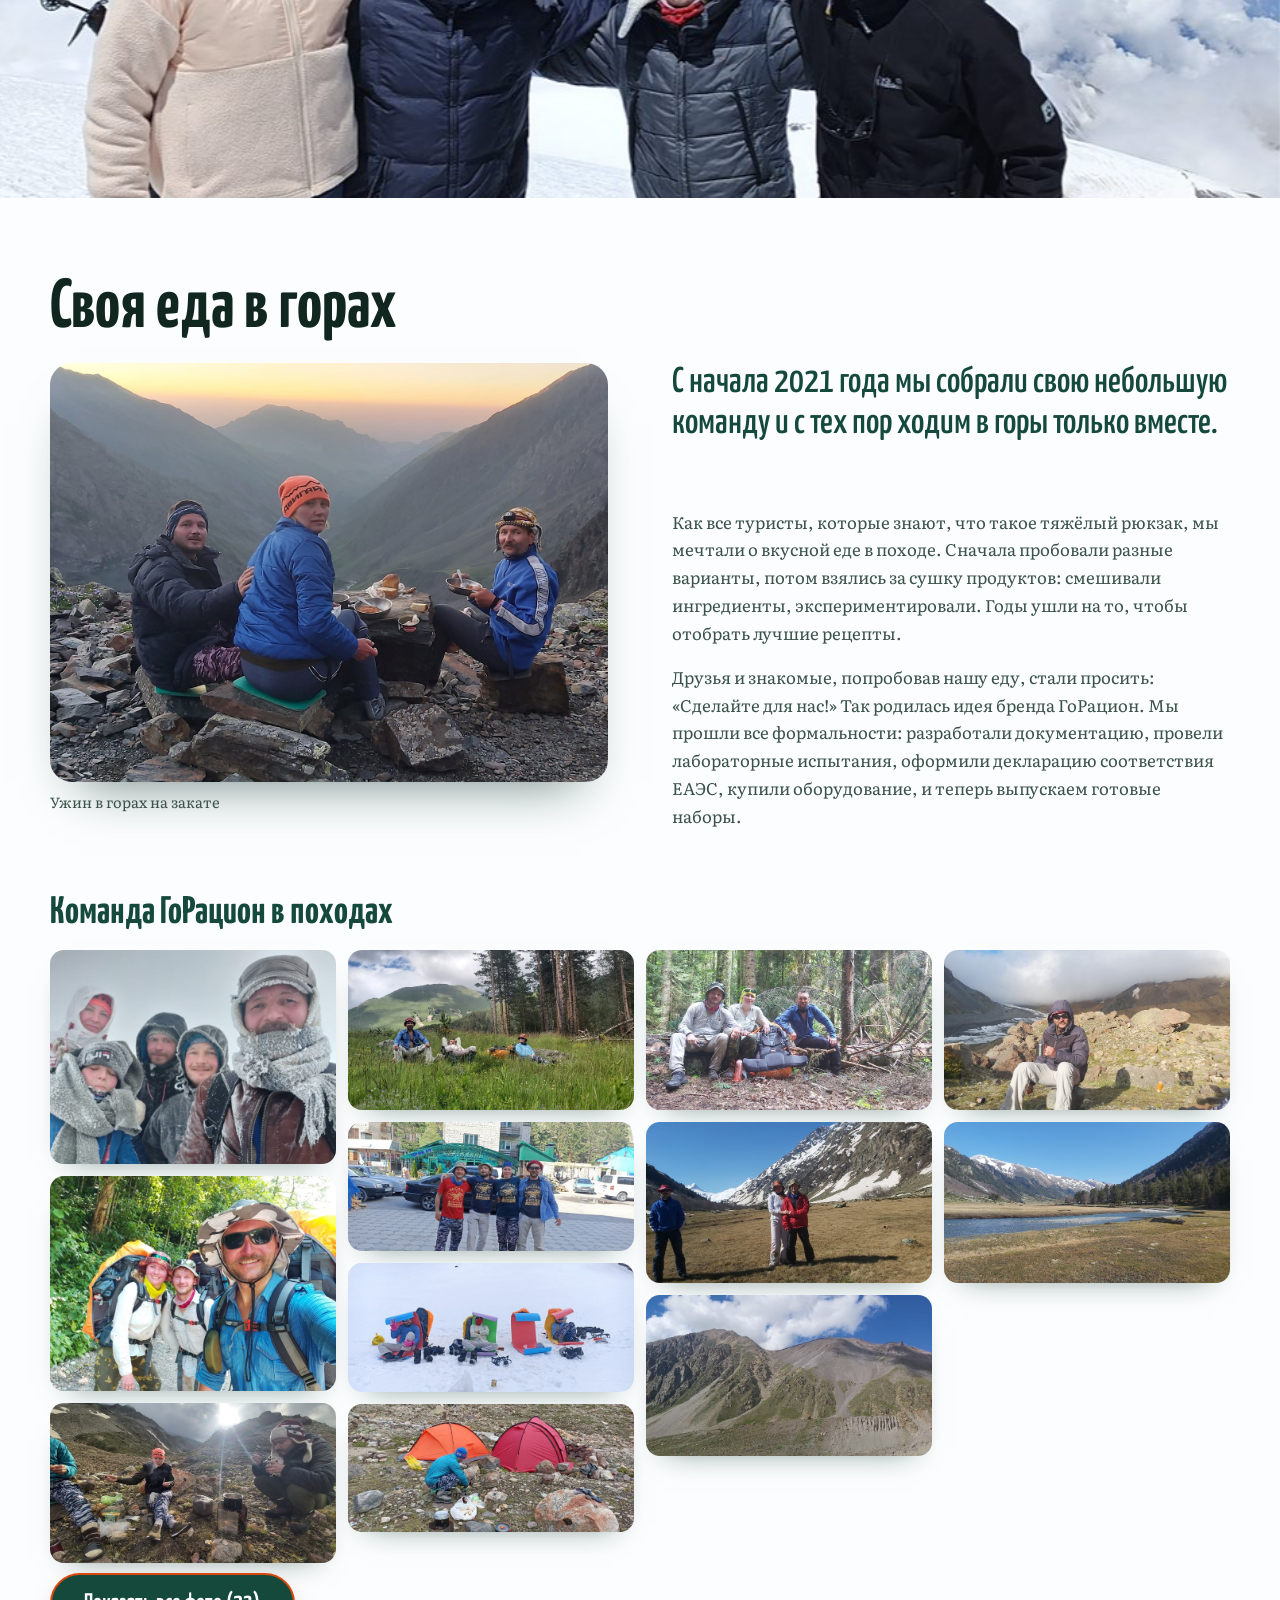
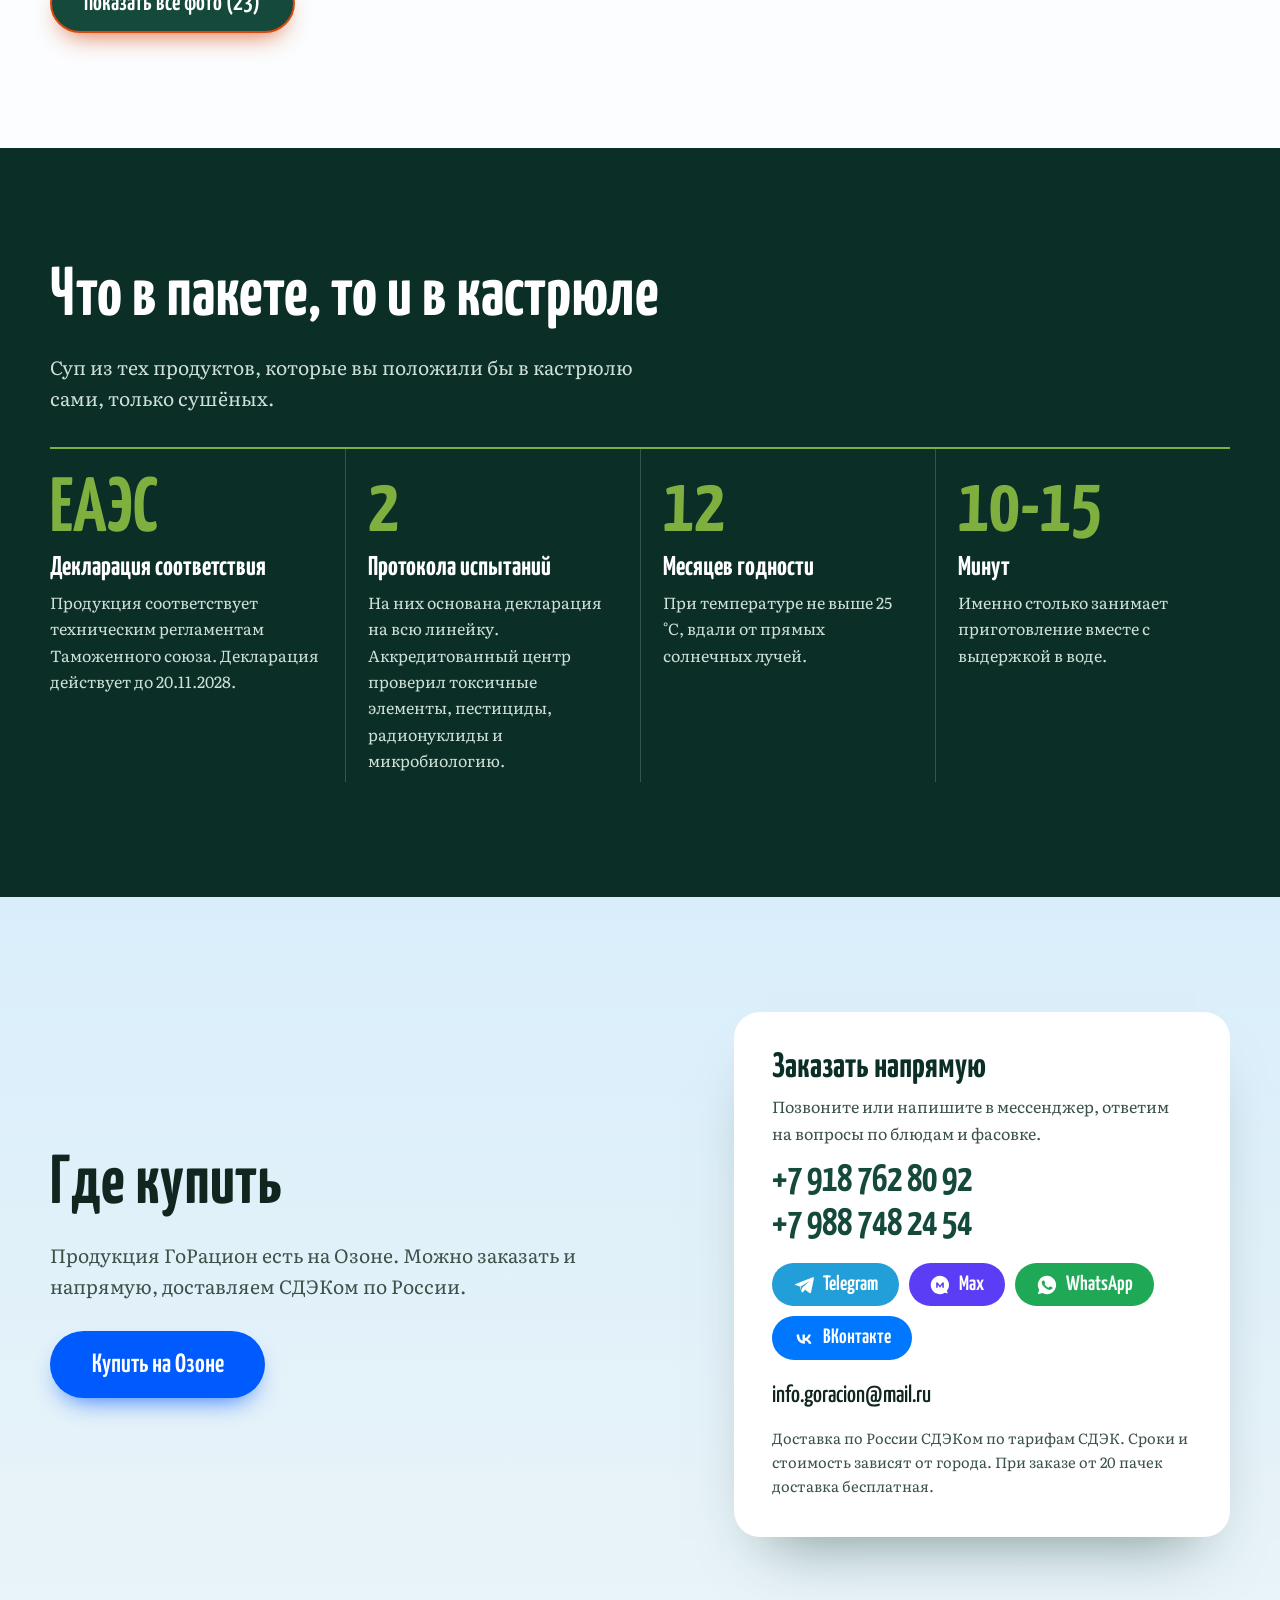
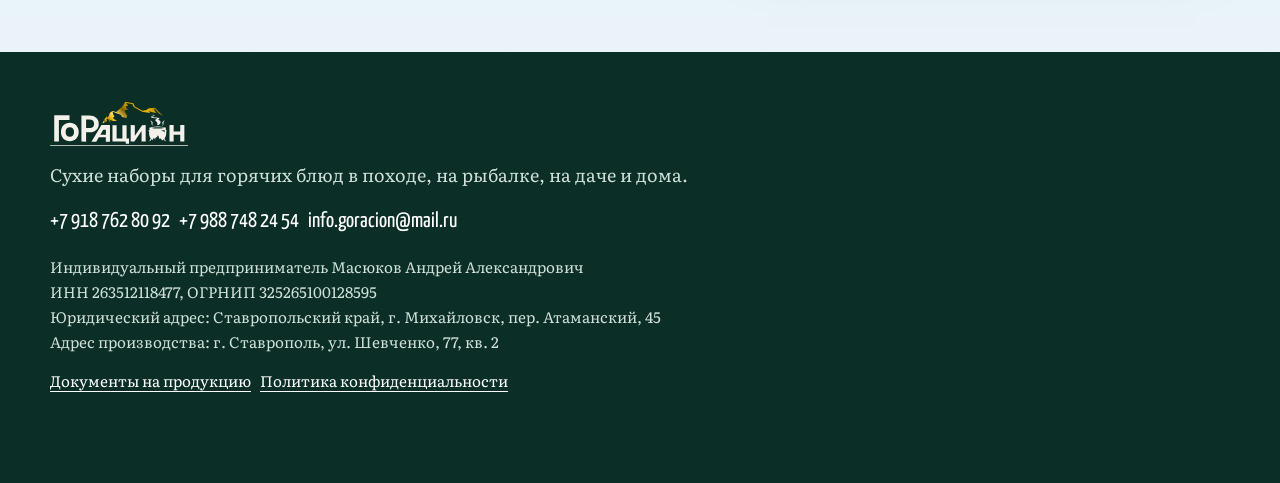
==== commit 2fcf1bcd: "Галерея без повторов фото из других блоков" ====
--- a/index.html
+++ b/index.html
@@ -173,37 +173,31 @@
     <div class="trips">
       <h3 class="trips-h">Команда ГоРацион в походах</h3>
       <ul class="gallery" id="gallery">
-        <li><button type="button" class="g-item" data-full="assets/gallery/g01.jpg" data-w="1800" data-h="798" aria-label="Открыть фото 1 из 29"><img src="assets/gallery/g01-s.jpg" width="720" height="319" alt="Фото из похода команды ГоРацион, 1" loading="lazy"></button></li>
-        <li><button type="button" class="g-item" data-full="assets/gallery/g02.jpg" data-w="1800" data-h="1013" aria-label="Открыть фото 2 из 29"><img src="assets/gallery/g02-s.jpg" width="720" height="405" alt="Фото из похода команды ГоРацион, 2" loading="lazy"></button></li>
-        <li><button type="button" class="g-item" data-full="assets/gallery/g03.jpg" data-w="1800" data-h="1350" aria-label="Открыть фото 3 из 29"><img src="assets/gallery/g03-s.jpg" width="720" height="540" alt="Фото из похода команды ГоРацион, 3" loading="lazy"></button></li>
-        <li><button type="button" class="g-item" data-full="assets/gallery/g04.jpg" data-w="1800" data-h="1350" aria-label="Открыть фото 4 из 29"><img src="assets/gallery/g04-s.jpg" width="720" height="540" alt="Фото из похода команды ГоРацион, 4" loading="lazy"></button></li>
-        <li><button type="button" class="g-item" data-full="assets/gallery/g05.jpg" data-w="1800" data-h="1013" aria-label="Открыть фото 5 из 29"><img src="assets/gallery/g05-s.jpg" width="720" height="405" alt="Фото из похода команды ГоРацион, 5" loading="lazy"></button></li>
-        <li><button type="button" class="g-item" data-full="assets/gallery/g06.jpg" data-w="1800" data-h="1013" aria-label="Открыть фото 6 из 29"><img src="assets/gallery/g06-s.jpg" width="720" height="405" alt="Фото из похода команды ГоРацион, 6" loading="lazy"></button></li>
-        <li><button type="button" class="g-item" data-full="assets/gallery/g07.jpg" data-w="1800" data-h="1013" aria-label="Открыть фото 7 из 29"><img src="assets/gallery/g07-s.jpg" width="720" height="405" alt="Фото из похода команды ГоРацион, 7" loading="lazy"></button></li>
-        <li><button type="button" class="g-item" data-full="assets/gallery/g08.jpg" data-w="1800" data-h="810" aria-label="Открыть фото 8 из 29"><img src="assets/gallery/g08-s.jpg" width="720" height="324" alt="Фото из похода команды ГоРацион, 8" loading="lazy"></button></li>
-        <li><button type="button" class="g-item" data-full="assets/gallery/g09.jpg" data-w="1800" data-h="810" aria-label="Открыть фото 9 из 29"><img src="assets/gallery/g09-s.jpg" width="720" height="324" alt="Фото из похода команды ГоРацион, 9" loading="lazy"></button></li>
-        <li><button type="button" class="g-item" data-full="assets/gallery/g10.jpg" data-w="1800" data-h="810" aria-label="Открыть фото 10 из 29"><img src="assets/gallery/g10-s.jpg" width="720" height="324" alt="Фото из похода команды ГоРацион, 10" loading="lazy"></button></li>
-        <li><button type="button" class="g-item" data-full="assets/gallery/g11.jpg" data-w="1012" data-h="1800" aria-label="Открыть фото 11 из 29"><img src="assets/gallery/g11-s.jpg" width="405" height="720" alt="Фото из похода команды ГоРацион, 11" loading="lazy"></button></li>
-        <li><button type="button" class="g-item" data-full="assets/gallery/g12.jpg" data-w="1800" data-h="1013" aria-label="Открыть фото 12 из 29"><img src="assets/gallery/g12-s.jpg" width="720" height="405" alt="Фото из похода команды ГоРацион, 12" loading="lazy"></button></li>
-        <li class="g-more"><button type="button" class="g-item" data-full="assets/gallery/g13.jpg" data-w="1800" data-h="1013" aria-label="Открыть фото 13 из 29"><img src="assets/gallery/g13-s.jpg" width="720" height="405" alt="Фото из похода команды ГоРацион, 13" loading="lazy"></button></li>
-        <li class="g-more"><button type="button" class="g-item" data-full="assets/gallery/g14.jpg" data-w="1800" data-h="1013" aria-label="Открыть фото 14 из 29"><img src="assets/gallery/g14-s.jpg" width="720" height="405" alt="Фото из похода команды ГоРацион, 14" loading="lazy"></button></li>
-        <li class="g-more"><button type="button" class="g-item" data-full="assets/gallery/g15.jpg" data-w="1800" data-h="798" aria-label="Открыть фото 15 из 29"><img src="assets/gallery/g15-s.jpg" width="720" height="319" alt="Фото из похода команды ГоРацион, 15" loading="lazy"></button></li>
-        <li class="g-more"><button type="button" class="g-item" data-full="assets/gallery/g16.jpg" data-w="1800" data-h="1013" aria-label="Открыть фото 16 из 29"><img src="assets/gallery/g16-s.jpg" width="720" height="405" alt="Фото из похода команды ГоРацион, 16" loading="lazy"></button></li>
-        <li class="g-more"><button type="button" class="g-item" data-full="assets/gallery/g17.jpg" data-w="1800" data-h="1013" aria-label="Открыть фото 17 из 29"><img src="assets/gallery/g17-s.jpg" width="720" height="405" alt="Фото из похода команды ГоРацион, 17" loading="lazy"></button></li>
-        <li class="g-more"><button type="button" class="g-item" data-full="assets/gallery/g18.jpg" data-w="1800" data-h="1013" aria-label="Открыть фото 18 из 29"><img src="assets/gallery/g18-s.jpg" width="720" height="405" alt="Фото из похода команды ГоРацион, 18" loading="lazy"></button></li>
-        <li class="g-more"><button type="button" class="g-item" data-full="assets/gallery/g19.jpg" data-w="1800" data-h="1013" aria-label="Открыть фото 19 из 29"><img src="assets/gallery/g19-s.jpg" width="720" height="405" alt="Фото из похода команды ГоРацион, 19" loading="lazy"></button></li>
-        <li class="g-more"><button type="button" class="g-item" data-full="assets/gallery/g20.jpg" data-w="1800" data-h="1013" aria-label="Открыть фото 20 из 29"><img src="assets/gallery/g20-s.jpg" width="720" height="405" alt="Фото из похода команды ГоРацион, 20" loading="lazy"></button></li>
-        <li class="g-more"><button type="button" class="g-item" data-full="assets/gallery/g21.jpg" data-w="1800" data-h="1013" aria-label="Открыть фото 21 из 29"><img src="assets/gallery/g21-s.jpg" width="720" height="405" alt="Фото из похода команды ГоРацион, 21" loading="lazy"></button></li>
-        <li class="g-more"><button type="button" class="g-item" data-full="assets/gallery/g22.jpg" data-w="1800" data-h="1013" aria-label="Открыть фото 22 из 29"><img src="assets/gallery/g22-s.jpg" width="720" height="405" alt="Фото из похода команды ГоРацион, 22" loading="lazy"></button></li>
-        <li class="g-more"><button type="button" class="g-item" data-full="assets/gallery/g23.jpg" data-w="1800" data-h="1013" aria-label="Открыть фото 23 из 29"><img src="assets/gallery/g23-s.jpg" width="720" height="405" alt="Фото из похода команды ГоРацион, 23" loading="lazy"></button></li>
-        <li class="g-more"><button type="button" class="g-item" data-full="assets/gallery/g24.jpg" data-w="1800" data-h="1013" aria-label="Открыть фото 24 из 29"><img src="assets/gallery/g24-s.jpg" width="720" height="405" alt="Фото из похода команды ГоРацион, 24" loading="lazy"></button></li>
-        <li class="g-more"><button type="button" class="g-item" data-full="assets/gallery/g25.jpg" data-w="1800" data-h="1350" aria-label="Открыть фото 25 из 29"><img src="assets/gallery/g25-s.jpg" width="720" height="540" alt="Фото из похода команды ГоРацион, 25" loading="lazy"></button></li>
-        <li class="g-more"><button type="button" class="g-item" data-full="assets/gallery/g26.jpg" data-w="1800" data-h="1013" aria-label="Открыть фото 26 из 29"><img src="assets/gallery/g26-s.jpg" width="720" height="405" alt="Фото из похода команды ГоРацион, 26" loading="lazy"></button></li>
-        <li class="g-more"><button type="button" class="g-item" data-full="assets/gallery/g27.jpg" data-w="1800" data-h="1013" aria-label="Открыть фото 27 из 29"><img src="assets/gallery/g27-s.jpg" width="720" height="405" alt="Фото из похода команды ГоРацион, 27" loading="lazy"></button></li>
-        <li class="g-more"><button type="button" class="g-item" data-full="assets/gallery/g28.jpg" data-w="1800" data-h="1013" aria-label="Открыть фото 28 из 29"><img src="assets/gallery/g28-s.jpg" width="720" height="405" alt="Фото из похода команды ГоРацион, 28" loading="lazy"></button></li>
-        <li class="g-more"><button type="button" class="g-item" data-full="assets/gallery/g29.jpg" data-w="1800" data-h="1013" aria-label="Открыть фото 29 из 29"><img src="assets/gallery/g29-s.jpg" width="720" height="405" alt="Фото из похода команды ГоРацион, 29" loading="lazy"></button></li>
+        <li><button type="button" class="g-item" data-full="assets/gallery/g03.jpg" data-w="1800" data-h="1350" aria-label="Открыть фото 1 из 23"><img src="assets/gallery/g03-s.jpg" width="720" height="540" alt="Фото из похода команды ГоРацион, 1" loading="lazy"></button></li>
+        <li><button type="button" class="g-item" data-full="assets/gallery/g04.jpg" data-w="1800" data-h="1350" aria-label="Открыть фото 2 из 23"><img src="assets/gallery/g04-s.jpg" width="720" height="540" alt="Фото из похода команды ГоРацион, 2" loading="lazy"></button></li>
+        <li><button type="button" class="g-item" data-full="assets/gallery/g06.jpg" data-w="1800" data-h="1013" aria-label="Открыть фото 3 из 23"><img src="assets/gallery/g06-s.jpg" width="720" height="405" alt="Фото из похода команды ГоРацион, 3" loading="lazy"></button></li>
+        <li><button type="button" class="g-item" data-full="assets/gallery/g07.jpg" data-w="1800" data-h="1013" aria-label="Открыть фото 4 из 23"><img src="assets/gallery/g07-s.jpg" width="720" height="405" alt="Фото из похода команды ГоРацион, 4" loading="lazy"></button></li>
+        <li><button type="button" class="g-item" data-full="assets/gallery/g08.jpg" data-w="1800" data-h="810" aria-label="Открыть фото 5 из 23"><img src="assets/gallery/g08-s.jpg" width="720" height="324" alt="Фото из похода команды ГоРацион, 5" loading="lazy"></button></li>
+        <li><button type="button" class="g-item" data-full="assets/gallery/g09.jpg" data-w="1800" data-h="810" aria-label="Открыть фото 6 из 23"><img src="assets/gallery/g09-s.jpg" width="720" height="324" alt="Фото из похода команды ГоРацион, 6" loading="lazy"></button></li>
+        <li><button type="button" class="g-item" data-full="assets/gallery/g10.jpg" data-w="1800" data-h="810" aria-label="Открыть фото 7 из 23"><img src="assets/gallery/g10-s.jpg" width="720" height="324" alt="Фото из похода команды ГоРацион, 7" loading="lazy"></button></li>
+        <li><button type="button" class="g-item" data-full="assets/gallery/g12.jpg" data-w="1800" data-h="1013" aria-label="Открыть фото 8 из 23"><img src="assets/gallery/g12-s.jpg" width="720" height="405" alt="Фото из похода команды ГоРацион, 8" loading="lazy"></button></li>
+        <li><button type="button" class="g-item" data-full="assets/gallery/g14.jpg" data-w="1800" data-h="1013" aria-label="Открыть фото 9 из 23"><img src="assets/gallery/g14-s.jpg" width="720" height="405" alt="Фото из похода команды ГоРацион, 9" loading="lazy"></button></li>
+        <li><button type="button" class="g-item" data-full="assets/gallery/g16.jpg" data-w="1800" data-h="1013" aria-label="Открыть фото 10 из 23"><img src="assets/gallery/g16-s.jpg" width="720" height="405" alt="Фото из похода команды ГоРацион, 10" loading="lazy"></button></li>
+        <li><button type="button" class="g-item" data-full="assets/gallery/g17.jpg" data-w="1800" data-h="1013" aria-label="Открыть фото 11 из 23"><img src="assets/gallery/g17-s.jpg" width="720" height="405" alt="Фото из похода команды ГоРацион, 11" loading="lazy"></button></li>
+        <li><button type="button" class="g-item" data-full="assets/gallery/g18.jpg" data-w="1800" data-h="1013" aria-label="Открыть фото 12 из 23"><img src="assets/gallery/g18-s.jpg" width="720" height="405" alt="Фото из похода команды ГоРацион, 12" loading="lazy"></button></li>
+        <li class="g-more"><button type="button" class="g-item" data-full="assets/gallery/g19.jpg" data-w="1800" data-h="1013" aria-label="Открыть фото 13 из 23"><img src="assets/gallery/g19-s.jpg" width="720" height="405" alt="Фото из похода команды ГоРацион, 13" loading="lazy"></button></li>
+        <li class="g-more"><button type="button" class="g-item" data-full="assets/gallery/g20.jpg" data-w="1800" data-h="1013" aria-label="Открыть фото 14 из 23"><img src="assets/gallery/g20-s.jpg" width="720" height="405" alt="Фото из похода команды ГоРацион, 14" loading="lazy"></button></li>
+        <li class="g-more"><button type="button" class="g-item" data-full="assets/gallery/g21.jpg" data-w="1800" data-h="1013" aria-label="Открыть фото 15 из 23"><img src="assets/gallery/g21-s.jpg" width="720" height="405" alt="Фото из похода команды ГоРацион, 15" loading="lazy"></button></li>
+        <li class="g-more"><button type="button" class="g-item" data-full="assets/gallery/g22.jpg" data-w="1800" data-h="1013" aria-label="Открыть фото 16 из 23"><img src="assets/gallery/g22-s.jpg" width="720" height="405" alt="Фото из похода команды ГоРацион, 16" loading="lazy"></button></li>
+        <li class="g-more"><button type="button" class="g-item" data-full="assets/gallery/g23.jpg" data-w="1800" data-h="1013" aria-label="Открыть фото 17 из 23"><img src="assets/gallery/g23-s.jpg" width="720" height="405" alt="Фото из похода команды ГоРацион, 17" loading="lazy"></button></li>
+        <li class="g-more"><button type="button" class="g-item" data-full="assets/gallery/g24.jpg" data-w="1800" data-h="1013" aria-label="Открыть фото 18 из 23"><img src="assets/gallery/g24-s.jpg" width="720" height="405" alt="Фото из похода команды ГоРацион, 18" loading="lazy"></button></li>
+        <li class="g-more"><button type="button" class="g-item" data-full="assets/gallery/g25.jpg" data-w="1800" data-h="1350" aria-label="Открыть фото 19 из 23"><img src="assets/gallery/g25-s.jpg" width="720" height="540" alt="Фото из похода команды ГоРацион, 19" loading="lazy"></button></li>
+        <li class="g-more"><button type="button" class="g-item" data-full="assets/gallery/g26.jpg" data-w="1800" data-h="1013" aria-label="Открыть фото 20 из 23"><img src="assets/gallery/g26-s.jpg" width="720" height="405" alt="Фото из похода команды ГоРацион, 20" loading="lazy"></button></li>
+        <li class="g-more"><button type="button" class="g-item" data-full="assets/gallery/g27.jpg" data-w="1800" data-h="1013" aria-label="Открыть фото 21 из 23"><img src="assets/gallery/g27-s.jpg" width="720" height="405" alt="Фото из похода команды ГоРацион, 21" loading="lazy"></button></li>
+        <li class="g-more"><button type="button" class="g-item" data-full="assets/gallery/g28.jpg" data-w="1800" data-h="1013" aria-label="Открыть фото 22 из 23"><img src="assets/gallery/g28-s.jpg" width="720" height="405" alt="Фото из похода команды ГоРацион, 22" loading="lazy"></button></li>
+        <li class="g-more"><button type="button" class="g-item" data-full="assets/gallery/g29.jpg" data-w="1800" data-h="1013" aria-label="Открыть фото 23 из 23"><img src="assets/gallery/g29-s.jpg" width="720" height="405" alt="Фото из похода команды ГоРацион, 23" loading="lazy"></button></li>
       </ul>
-      <button type="button" class="btn btn-glass gallery-more" id="galleryMore">Показать все фото (29)</button>
+      <button type="button" class="btn btn-glass gallery-more" id="galleryMore">Показать все фото (23)</button>
     </div>
     <div class="lightbox" id="lightbox" hidden role="dialog" aria-modal="true" aria-label="Просмотр фото">
       <button type="button" class="lb-close" id="lbClose" aria-label="Закрыть">&times;</button>
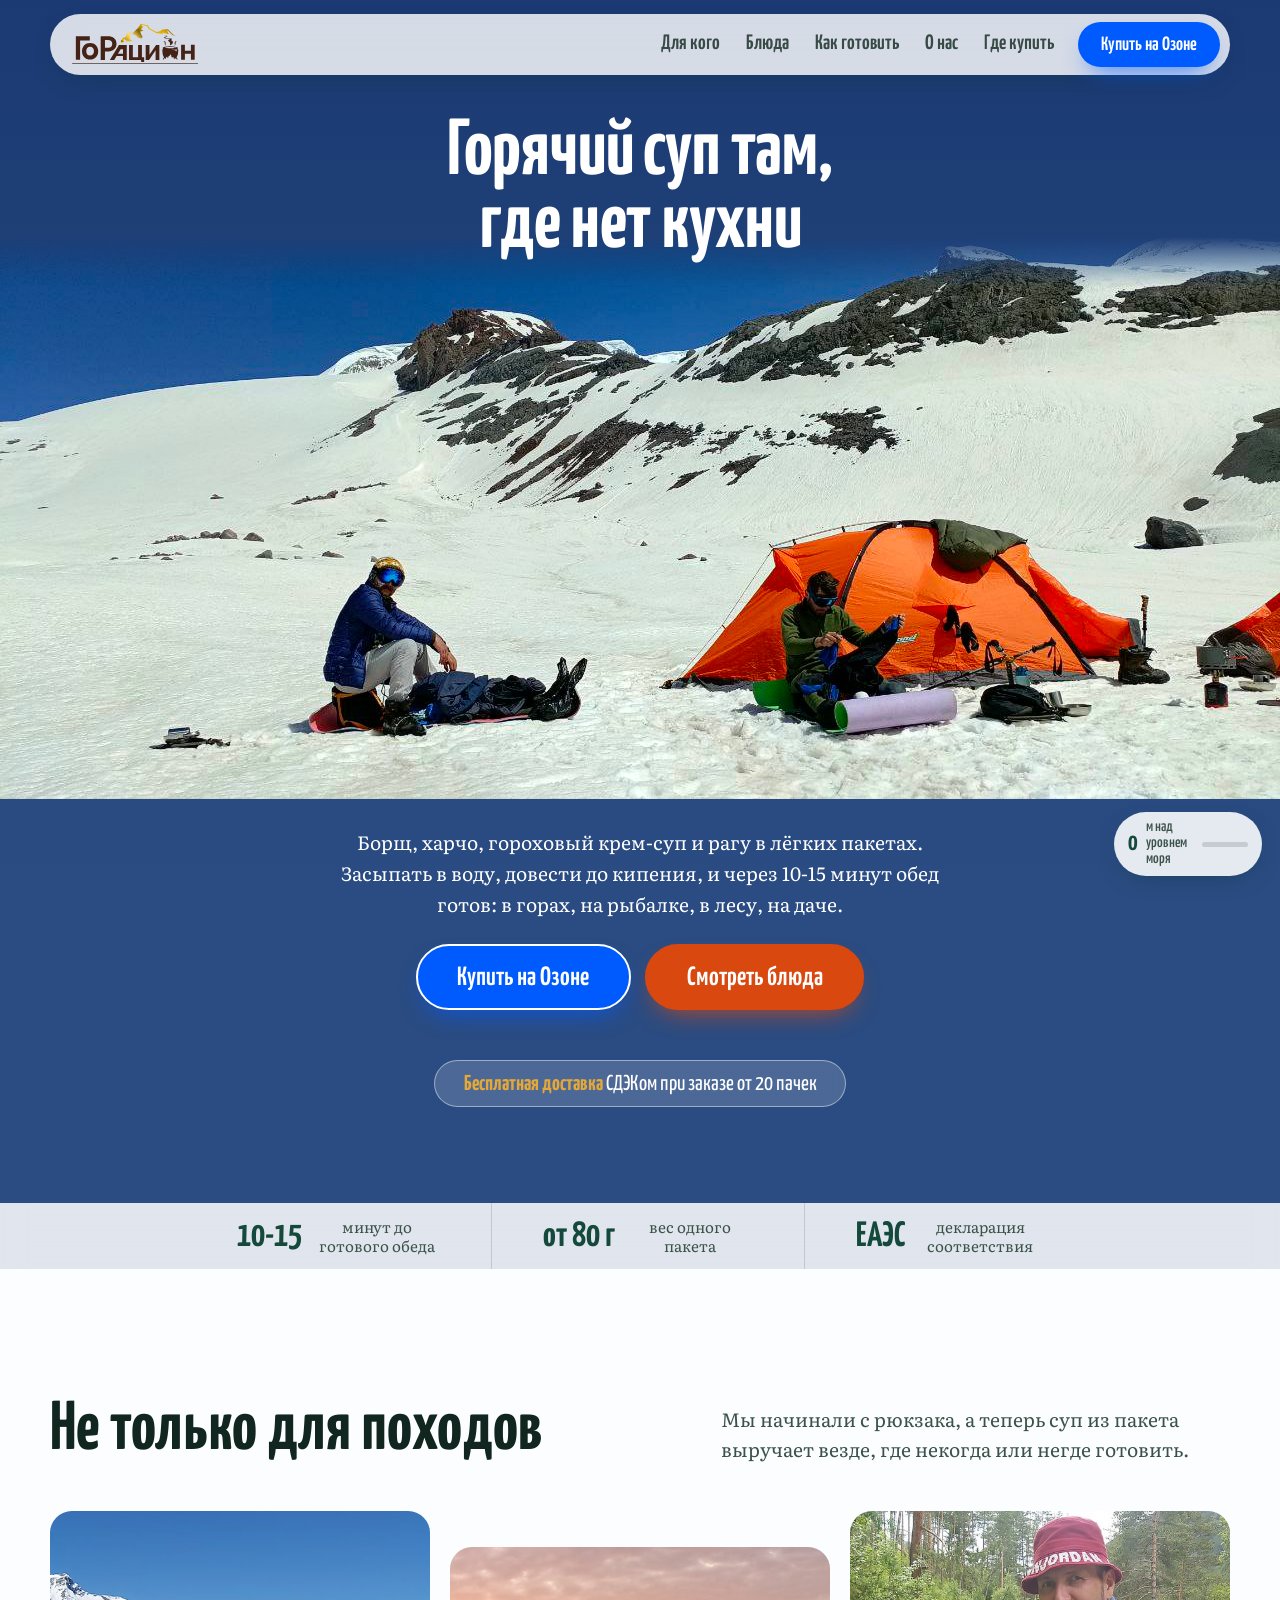
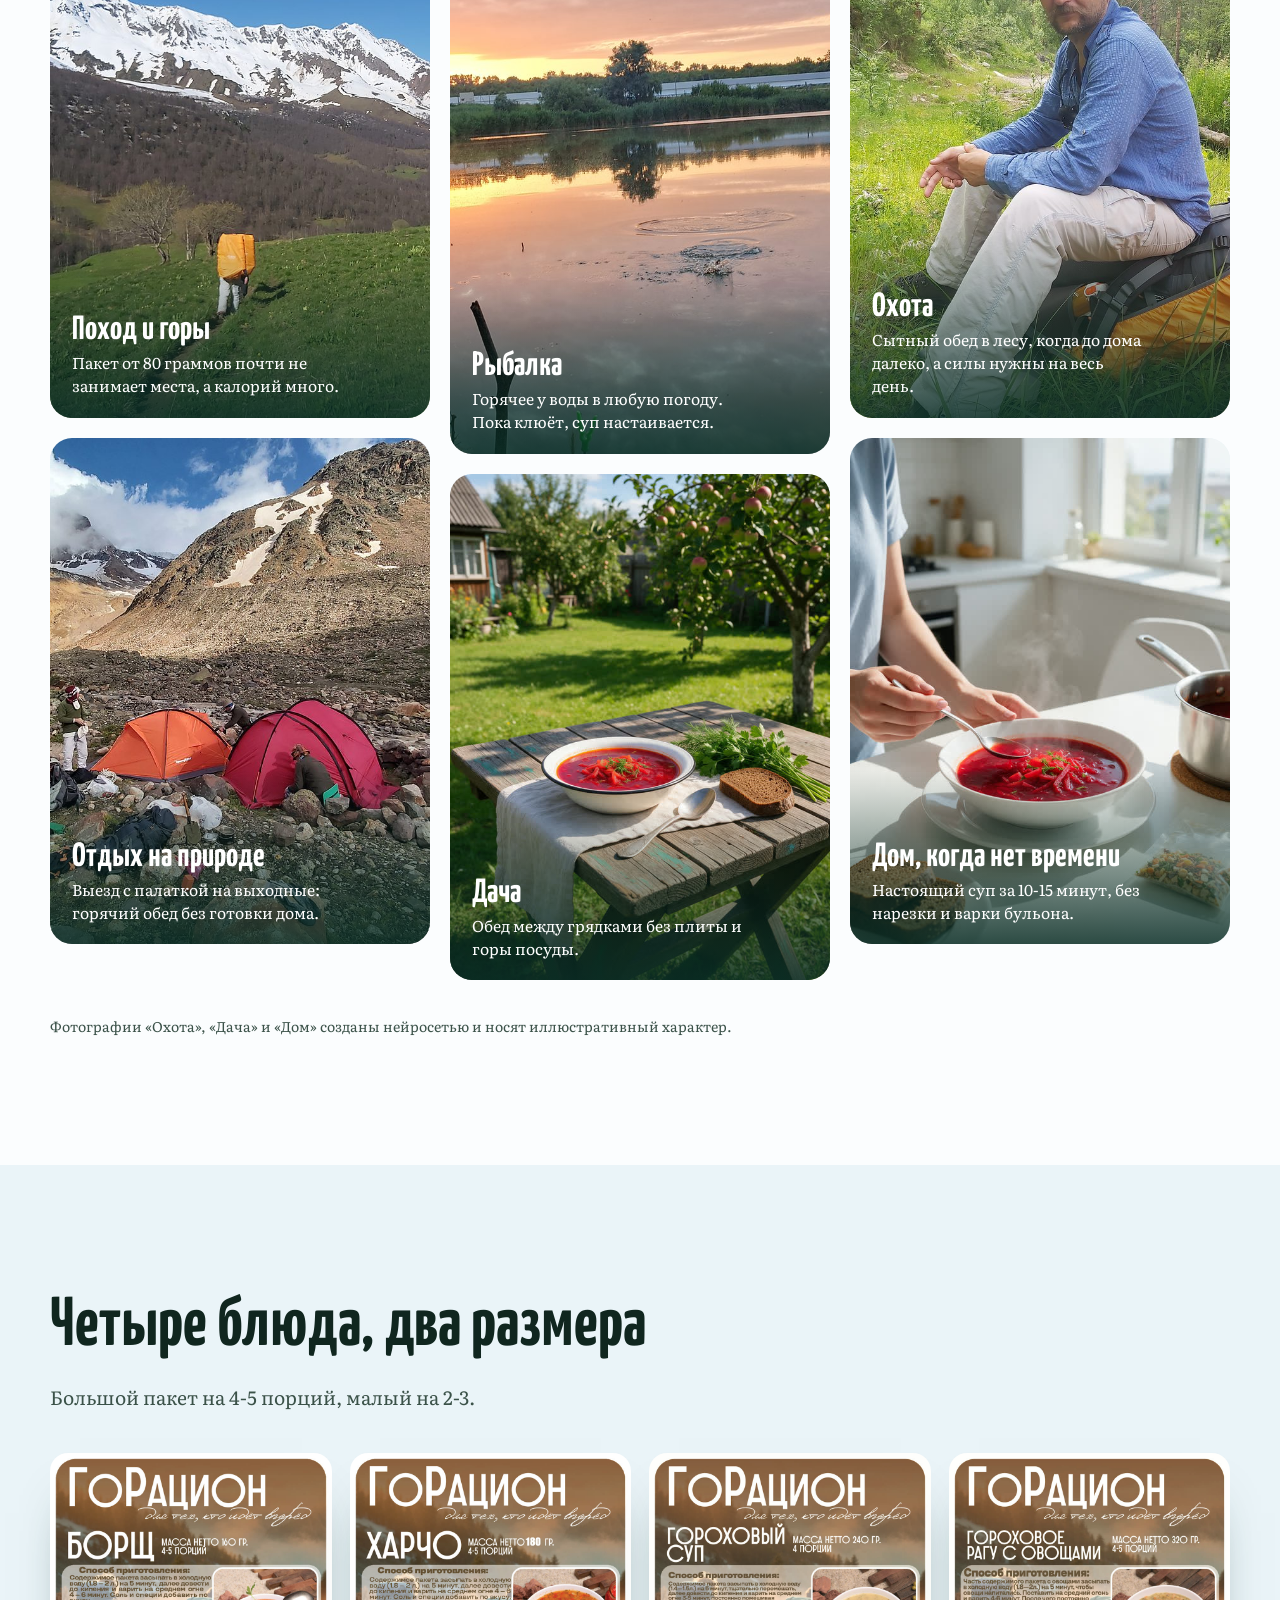
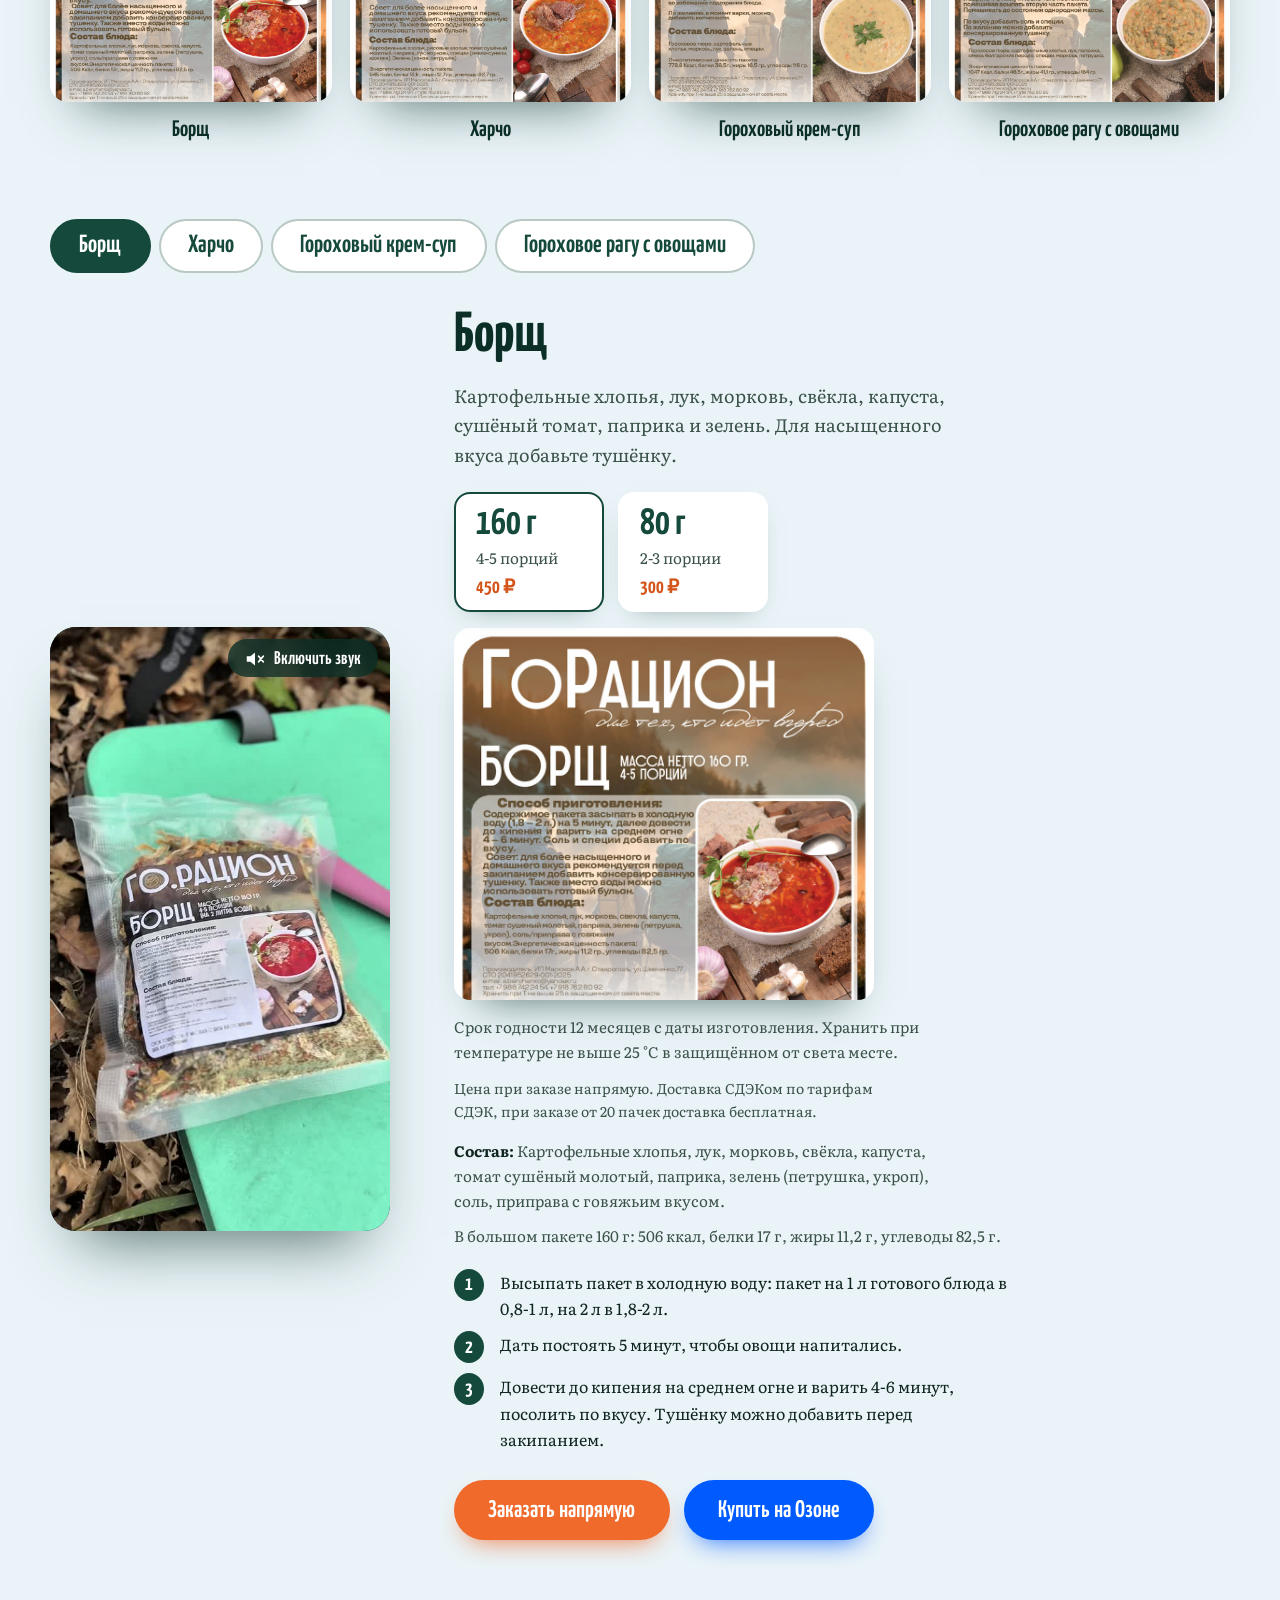
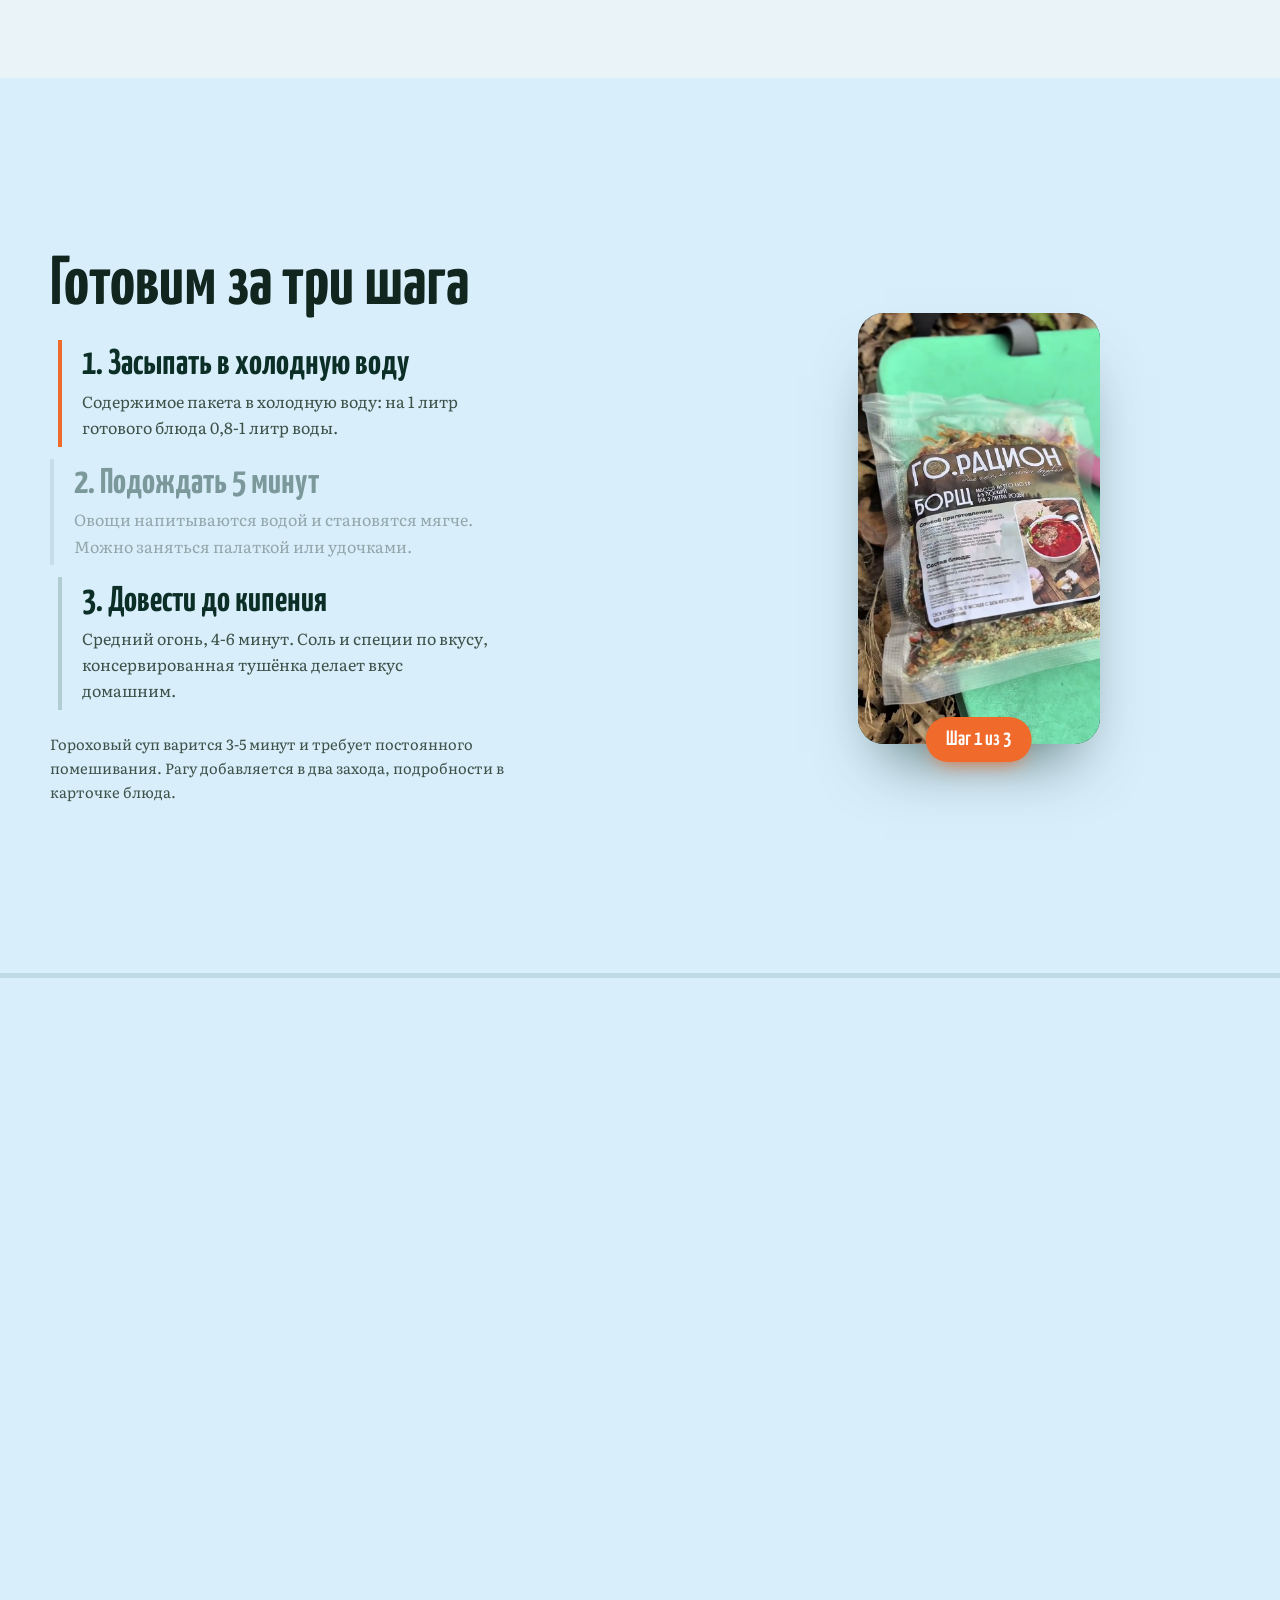
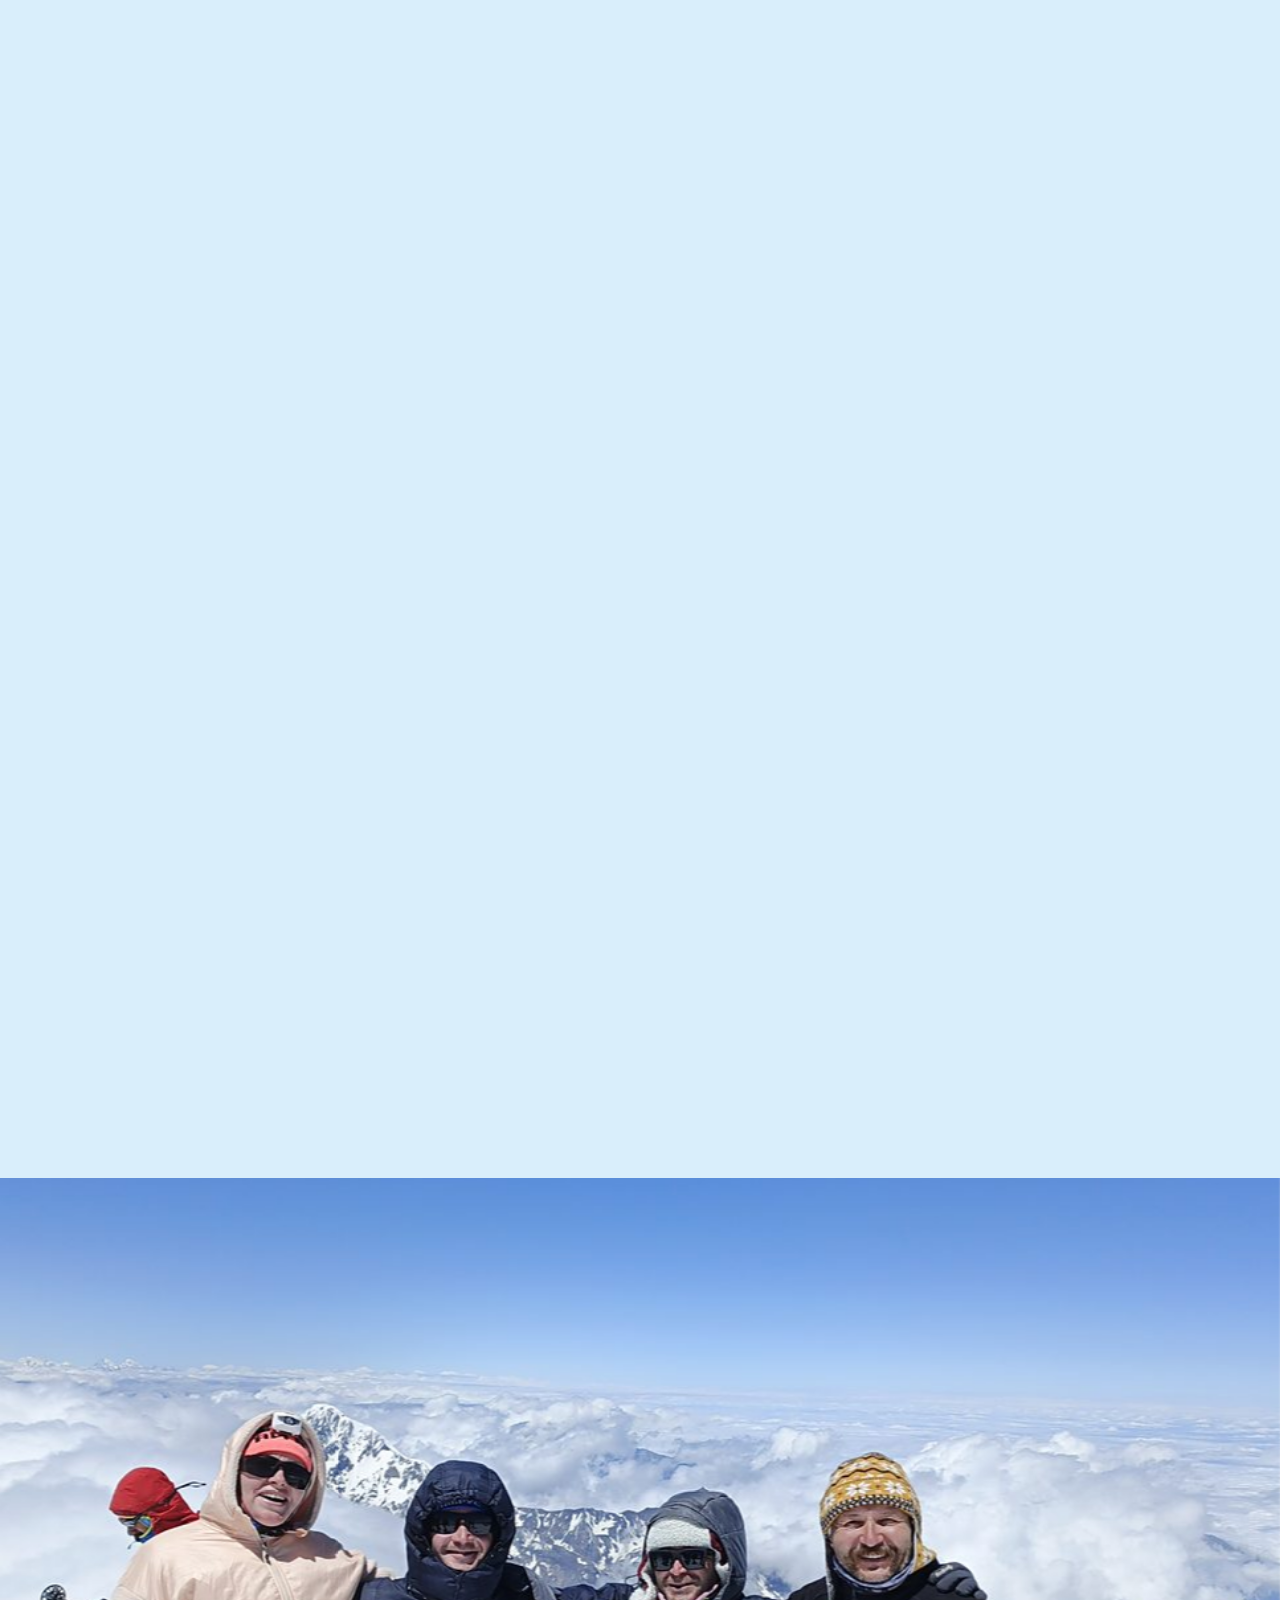
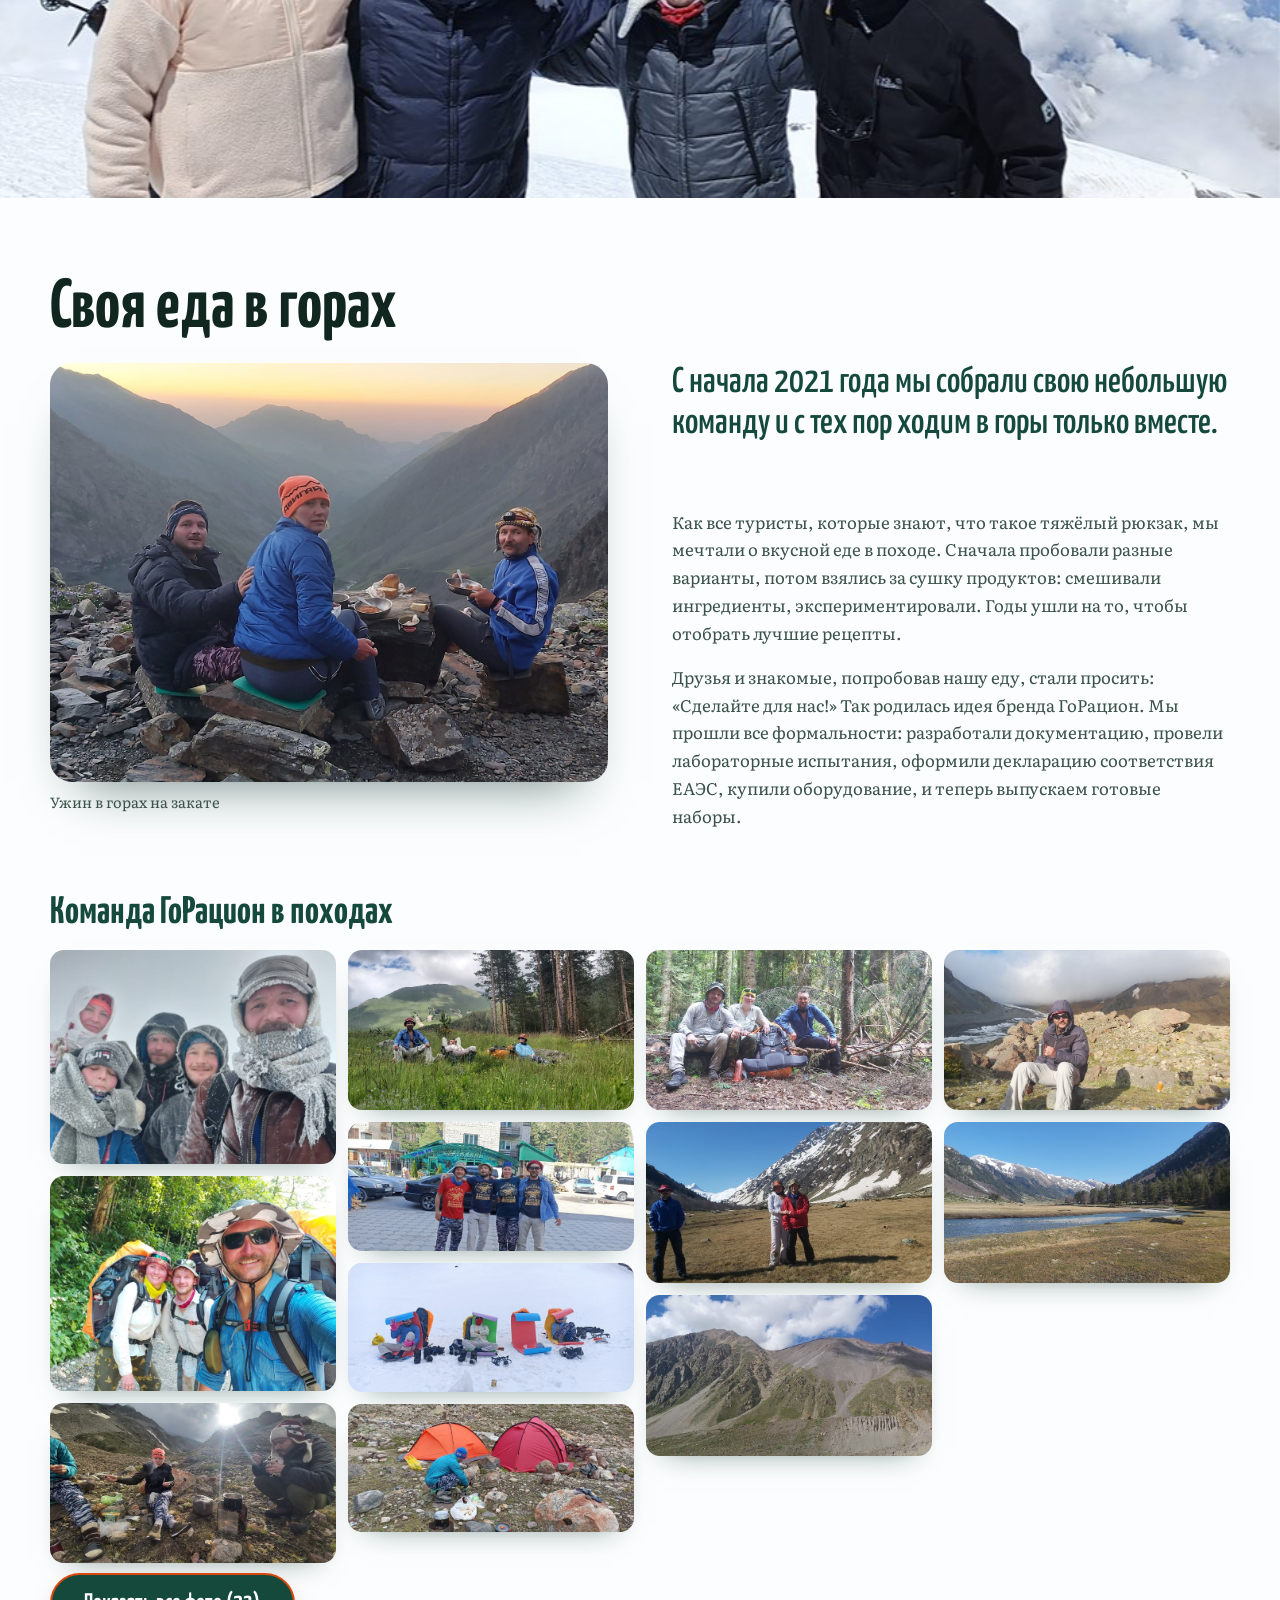
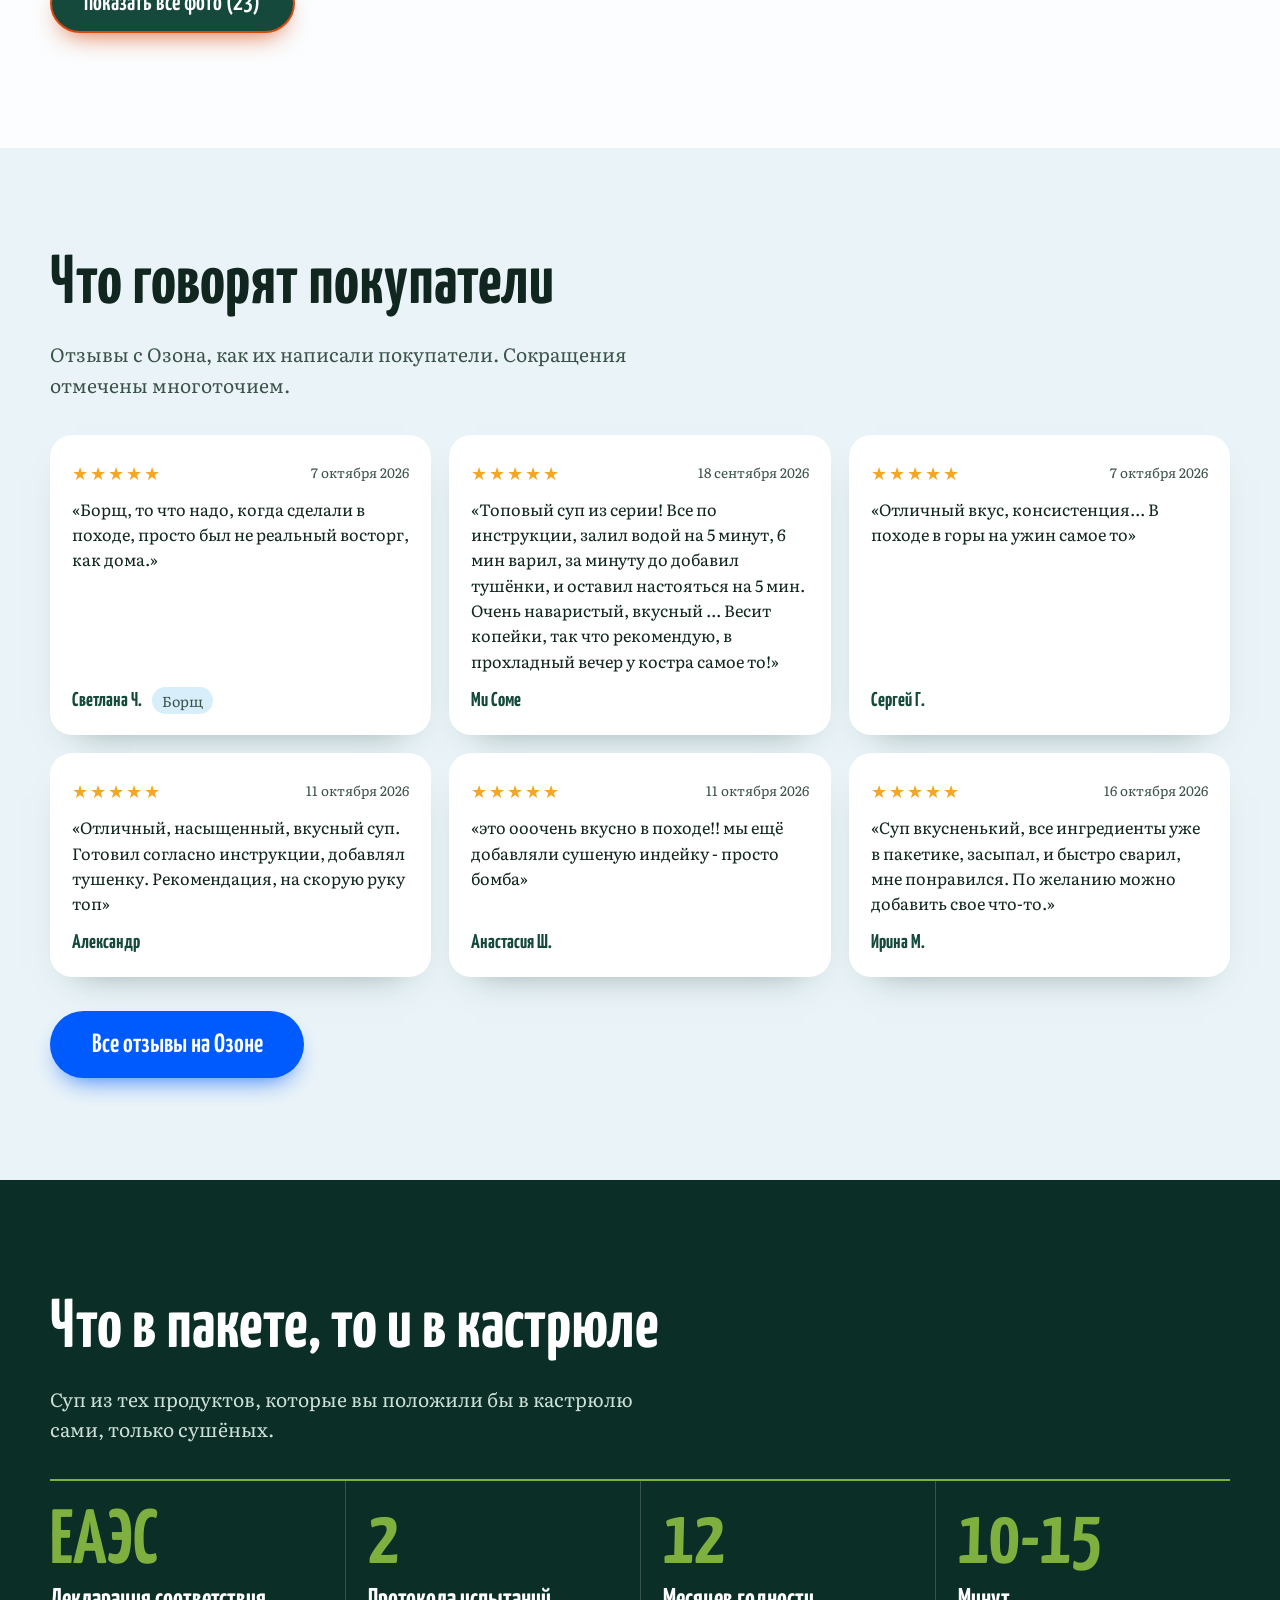
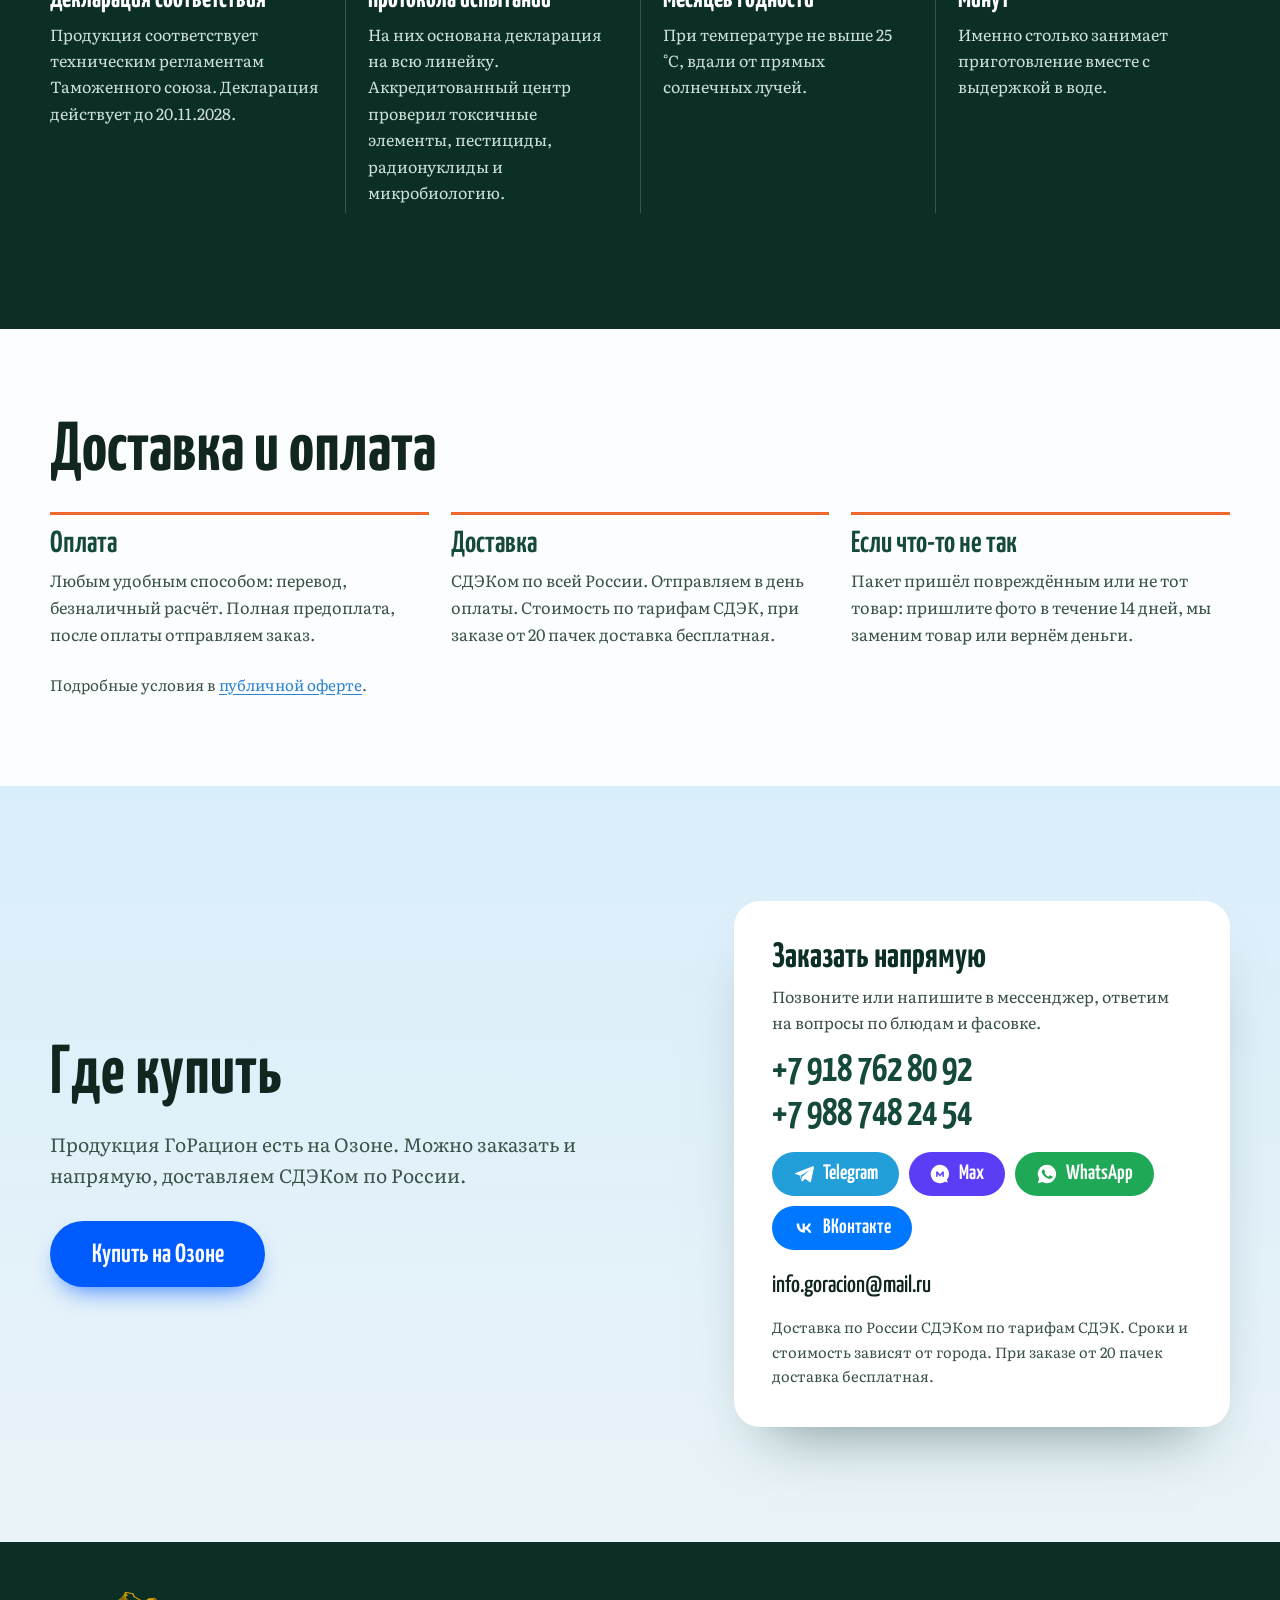
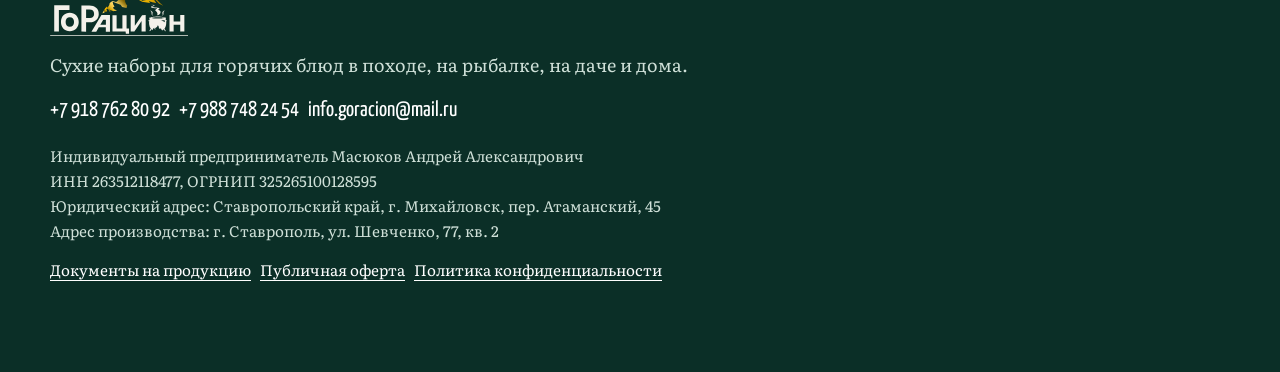
==== commit 56abb80e: "Отзывы с Озона, доставка и оплата, публичная оферта" ====
--- a/index.html
+++ b/index.html
@@ -209,6 +209,47 @@
   </div>
 </section>
 
+<!-- ОТЗЫВЫ -->
+<section class="reviews" id="otzyvy">
+  <div class="wrap">
+    <h2 class="h-big">Что говорят покупатели</h2>
+    <p class="lead">Отзывы с Озона, как их написали покупатели. Сокращения отмечены многоточием.</p>
+    <ul class="rv-grid">
+        <li class="rv">
+          <div class="rv-top"><span class="rv-stars" role="img" aria-label="5 из 5">&#9733;&#9733;&#9733;&#9733;&#9733;</span><span class="rv-date">7 октября 2026</span></div>
+          <p class="rv-text">&laquo;Борщ, то что надо, когда сделали в походе, просто был не реальный восторг, как дома.&raquo;</p>
+          <p class="rv-by"><b>Светлана Ч.</b><span class="rv-prod">Борщ</span></p>
+        </li>
+        <li class="rv">
+          <div class="rv-top"><span class="rv-stars" role="img" aria-label="5 из 5">&#9733;&#9733;&#9733;&#9733;&#9733;</span><span class="rv-date">18 сентября 2026</span></div>
+          <p class="rv-text">&laquo;Топовый суп из серии! Все по инструкции, залил водой на 5 минут, 6 мин варил, за минуту до добавил тушёнки, и оставил настояться на 5 мин. Очень наваристый, вкусный ... Весит копейки, так что рекомендую, в прохладный вечер у костра самое то!&raquo;</p>
+          <p class="rv-by"><b>Ми Соме</b></p>
+        </li>
+        <li class="rv">
+          <div class="rv-top"><span class="rv-stars" role="img" aria-label="5 из 5">&#9733;&#9733;&#9733;&#9733;&#9733;</span><span class="rv-date">7 октября 2026</span></div>
+          <p class="rv-text">&laquo;Отличный вкус, консистенция... В походе в горы на ужин самое то&raquo;</p>
+          <p class="rv-by"><b>Сергей Г.</b></p>
+        </li>
+        <li class="rv">
+          <div class="rv-top"><span class="rv-stars" role="img" aria-label="5 из 5">&#9733;&#9733;&#9733;&#9733;&#9733;</span><span class="rv-date">11 октября 2026</span></div>
+          <p class="rv-text">&laquo;Отличный, насыщенный, вкусный суп. Готовил согласно инструкции, добавлял тушенку. Рекомендация, на скорую руку топ&raquo;</p>
+          <p class="rv-by"><b>Александр</b></p>
+        </li>
+        <li class="rv">
+          <div class="rv-top"><span class="rv-stars" role="img" aria-label="5 из 5">&#9733;&#9733;&#9733;&#9733;&#9733;</span><span class="rv-date">11 октября 2026</span></div>
+          <p class="rv-text">&laquo;это ооочень вкусно в походе!! мы ещё добавляли сушеную индейку - просто бомба&raquo;</p>
+          <p class="rv-by"><b>Анастасия Ш.</b></p>
+        </li>
+        <li class="rv">
+          <div class="rv-top"><span class="rv-stars" role="img" aria-label="5 из 5">&#9733;&#9733;&#9733;&#9733;&#9733;</span><span class="rv-date">16 октября 2026</span></div>
+          <p class="rv-text">&laquo;Суп вкусненький, все ингредиенты уже в пакетике, засыпал, и быстро сварил, мне понравился. По желанию можно добавить свое что-то.&raquo;</p>
+          <p class="rv-by"><b>Ирина М.</b></p>
+        </li>
+    </ul>
+    <a class="btn btn-ember btn-lg" href="https://ozon.ru/s/goratsion" target="_blank" rel="noopener">Все отзывы на Озоне</a>
+  </div>
+</section>
+
 <!-- ПОЧЕМУ -->
 <section class="why" id="pochemu">
   <div class="wrap">
@@ -223,6 +264,19 @@
   </div>
 </section>
 
+
+<!-- ДОСТАВКА И ОПЛАТА -->
+<section class="ship" id="dostavka">
+  <div class="wrap">
+    <h2 class="h-big">Доставка и оплата</h2>
+    <ul class="ship-grid">
+      <li><h3>Оплата</h3><p>Любым удобным способом: перевод, безналичный расчёт. Полная предоплата, после оплаты отправляем заказ.</p></li>
+      <li><h3>Доставка</h3><p>СДЭКом по всей России. Отправляем в день оплаты. Стоимость по тарифам СДЭК, при заказе от 20 пачек доставка бесплатная.</p></li>
+      <li><h3>Если что-то не так</h3><p>Пакет пришёл повреждённым или не тот товар: пришлите фото в течение 14 дней, мы заменим товар или вернём деньги.</p></li>
+    </ul>
+    <p class="ship-note">Подробные условия в <a href="assets/oferta/">публичной оферте</a>.</p>
+  </div>
+</section>
 
 <!-- КУПИТЬ -->
 <section class="buy" id="kupit">
@@ -256,7 +310,7 @@
     <p>Сухие наборы для горячих блюд в походе, на рыбалке, на даче и дома.</p>
     <p class="foot-c">+7 918 762 80 92 &nbsp; +7 988 748 24 54 &nbsp; info.goracion@mail.ru</p>
     <p class="foot-prod">Индивидуальный предприниматель Масюков Андрей Александрович<br>ИНН 263512118477, ОГРНИП 325265100128595<br>Юридический адрес: Ставропольский край, г. Михайловск, пер. Атаманский, 45<br>Адрес производства: г. Ставрополь, ул. Шевченко, 77, кв. 2</p>
-    <p class="foot-prod"><a href="assets/dokumenty/">Документы на продукцию</a> &nbsp; <a href="assets/politika/">Политика конфиденциальности</a></p>
+    <p class="foot-prod"><a href="assets/dokumenty/">Документы на продукцию</a> &nbsp; <a href="assets/oferta/">Публичная оферта</a> &nbsp; <a href="assets/politika/">Политика конфиденциальности</a></p>
   </div>
 </footer>
 
--- a/style.css
+++ b/style.css
@@ -382,3 +382,25 @@
 .lb-count{position:absolute;bottom:14px;left:0;right:0;text-align:center;color:#cfe0d8;font-family:var(--font-display);font-size:1.2rem}
 @media (max-width:900px){.gallery{column-count:3}}
 @media (max-width:520px){.gallery{column-count:2;column-gap:8px}.gallery li{margin-bottom:8px}.lb-nav{width:40px;height:40px}}
+
+/* отзывы */
+.reviews{background:var(--color-mist);padding:clamp(60px,8vw,110px) 0}
+.rv-grid{display:grid;grid-template-columns:repeat(3,minmax(0,1fr));gap:18px;margin:34px 0 34px}
+.rv{background:var(--color-white);border-radius:var(--radius);padding:22px 22px 18px;box-shadow:0 18px 36px -26px rgba(11,47,39,.5);display:flex;flex-direction:column;gap:10px}
+.rv-top{display:flex;justify-content:space-between;align-items:center;gap:10px}
+.rv-stars{color:#f5a623;letter-spacing:2px;font-size:1.15rem}
+.rv-date{font-size:.85rem;color:var(--color-ink-soft)}
+.rv-text{font-size:1.02rem;line-height:1.55;color:var(--color-ink);flex:1}
+.rv-by{font-family:var(--font-display);font-size:1.25rem;color:var(--color-pine);display:flex;gap:10px;align-items:center;flex-wrap:wrap}
+.rv-prod{font-size:.9rem;font-family:var(--font-body);color:var(--color-ink-soft);background:var(--color-sky);border-radius:99px;padding:.1em .7em}
+@media (max-width:900px){.rv-grid{grid-template-columns:repeat(2,minmax(0,1fr))}}
+@media (max-width:520px){.rv-grid{grid-template-columns:minmax(0,1fr)}}
+/* доставка и оплата */
+.ship{padding:clamp(56px,7vw,96px) 0;background:var(--color-snow)}
+.ship-grid{display:grid;grid-template-columns:repeat(3,minmax(0,1fr));gap:22px;margin-top:26px}
+.ship-grid li{border-top:3px solid var(--color-ember);padding-top:14px}
+.ship-grid h3{font-size:1.9rem;color:var(--color-pine);margin-bottom:6px}
+.ship-grid p{color:var(--color-ink-soft);font-size:1.02rem}
+.ship-note{margin-top:24px;font-size:.95rem;color:var(--color-ink-soft)}
+.ship-note a{color:var(--color-sky-deep);text-underline-offset:3px}
+@media (max-width:900px){.ship-grid{grid-template-columns:minmax(0,1fr)}}
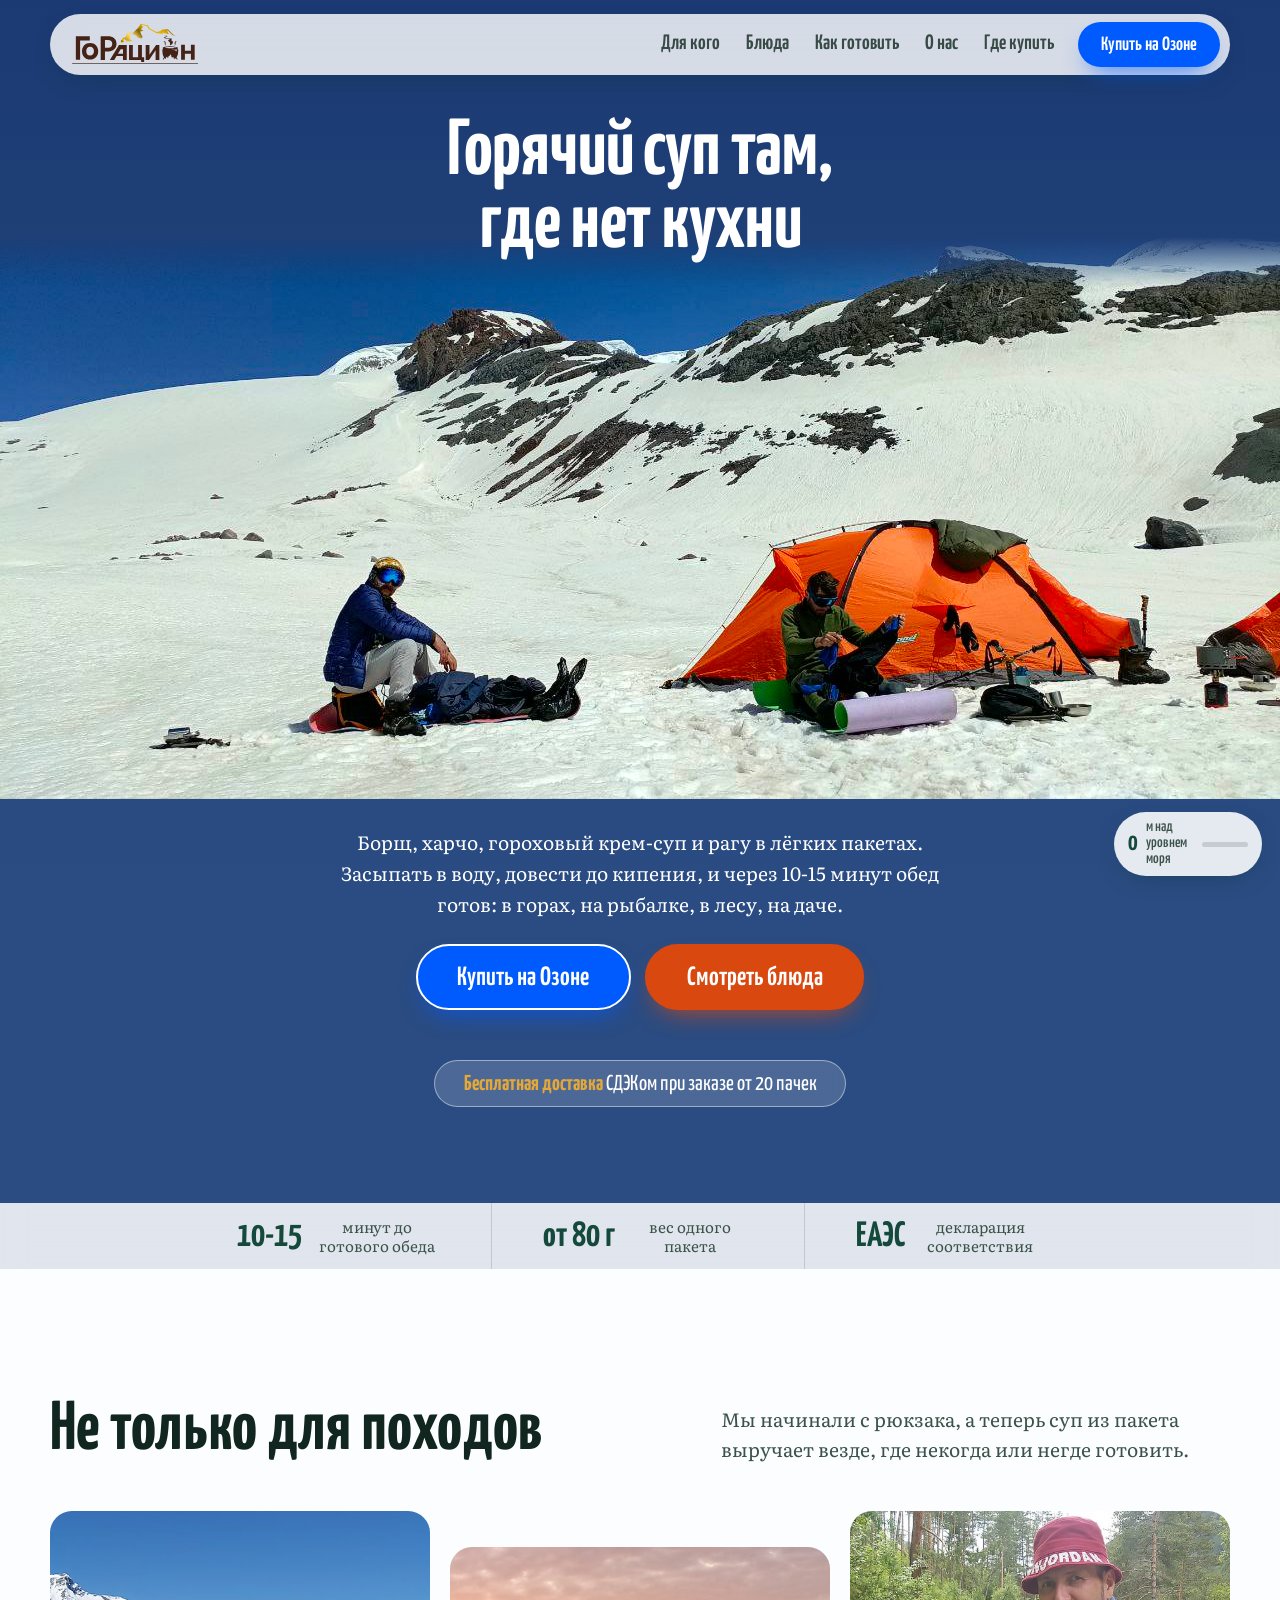
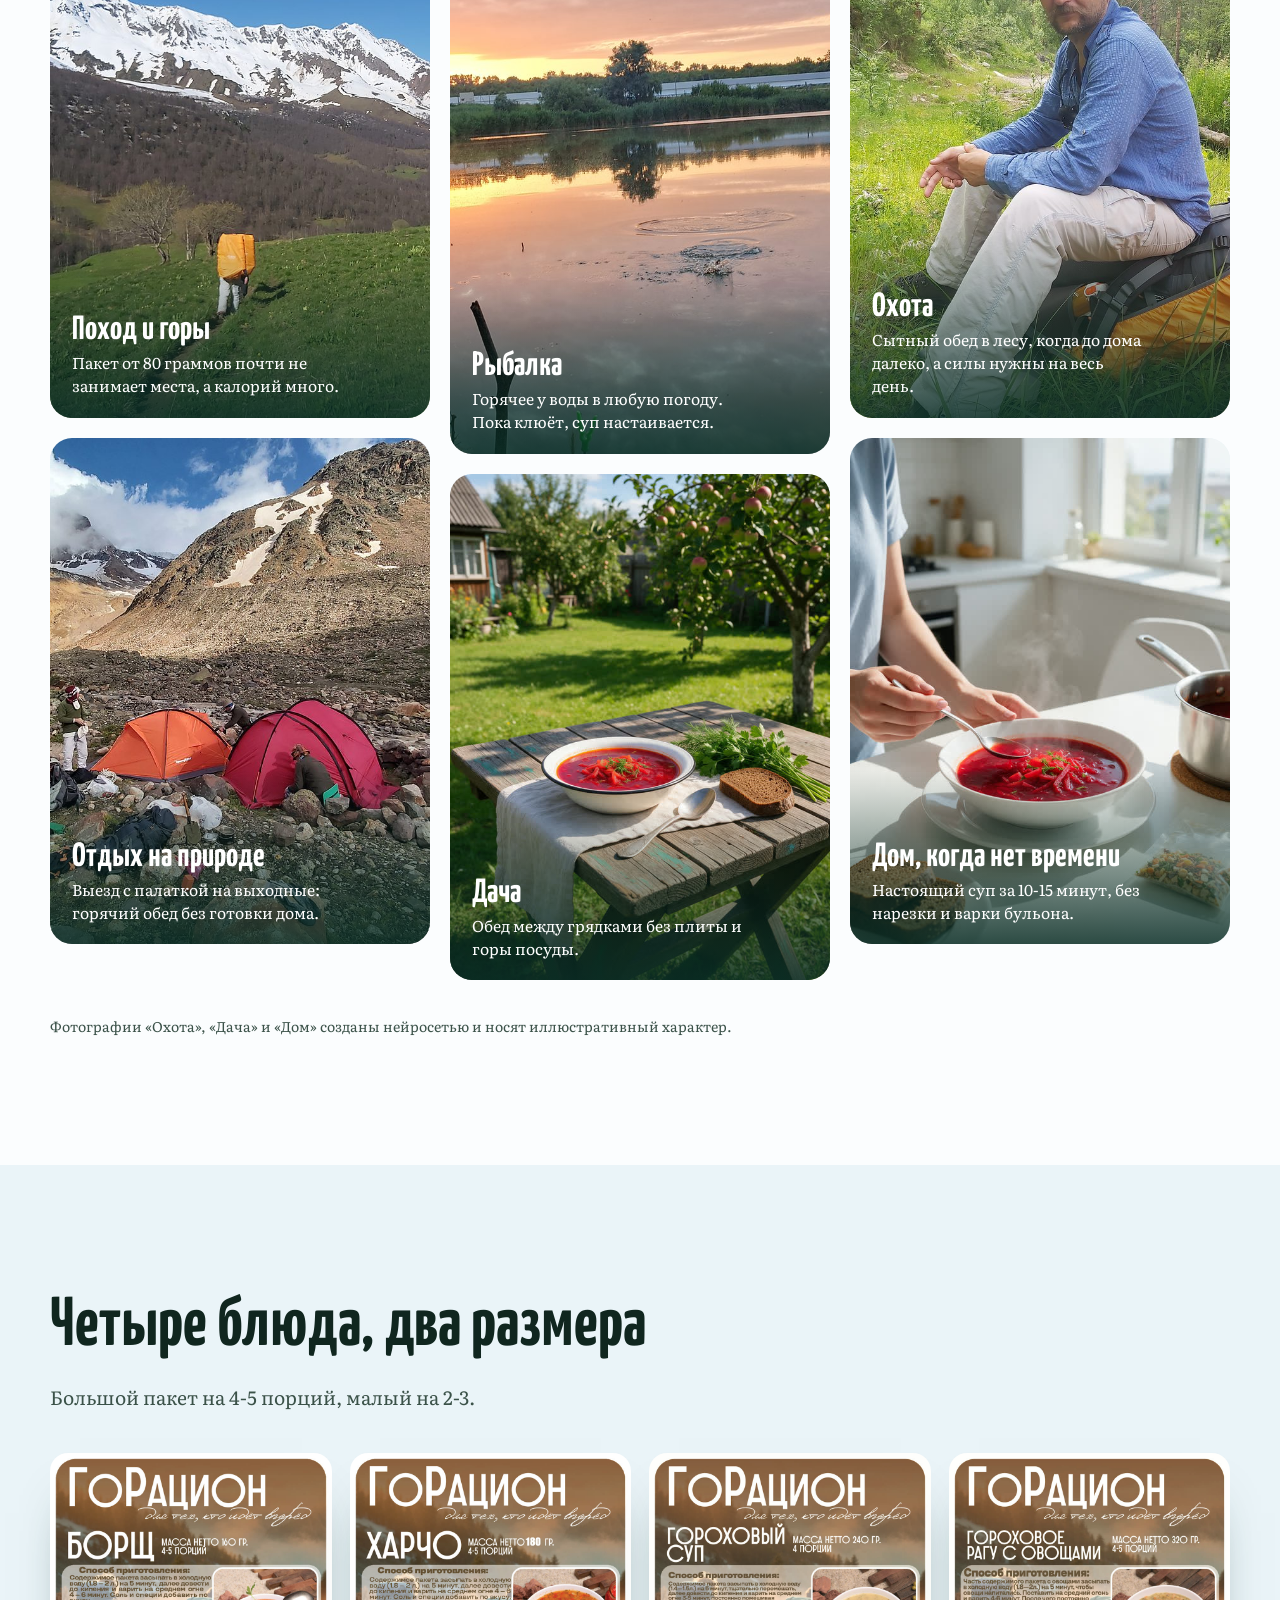
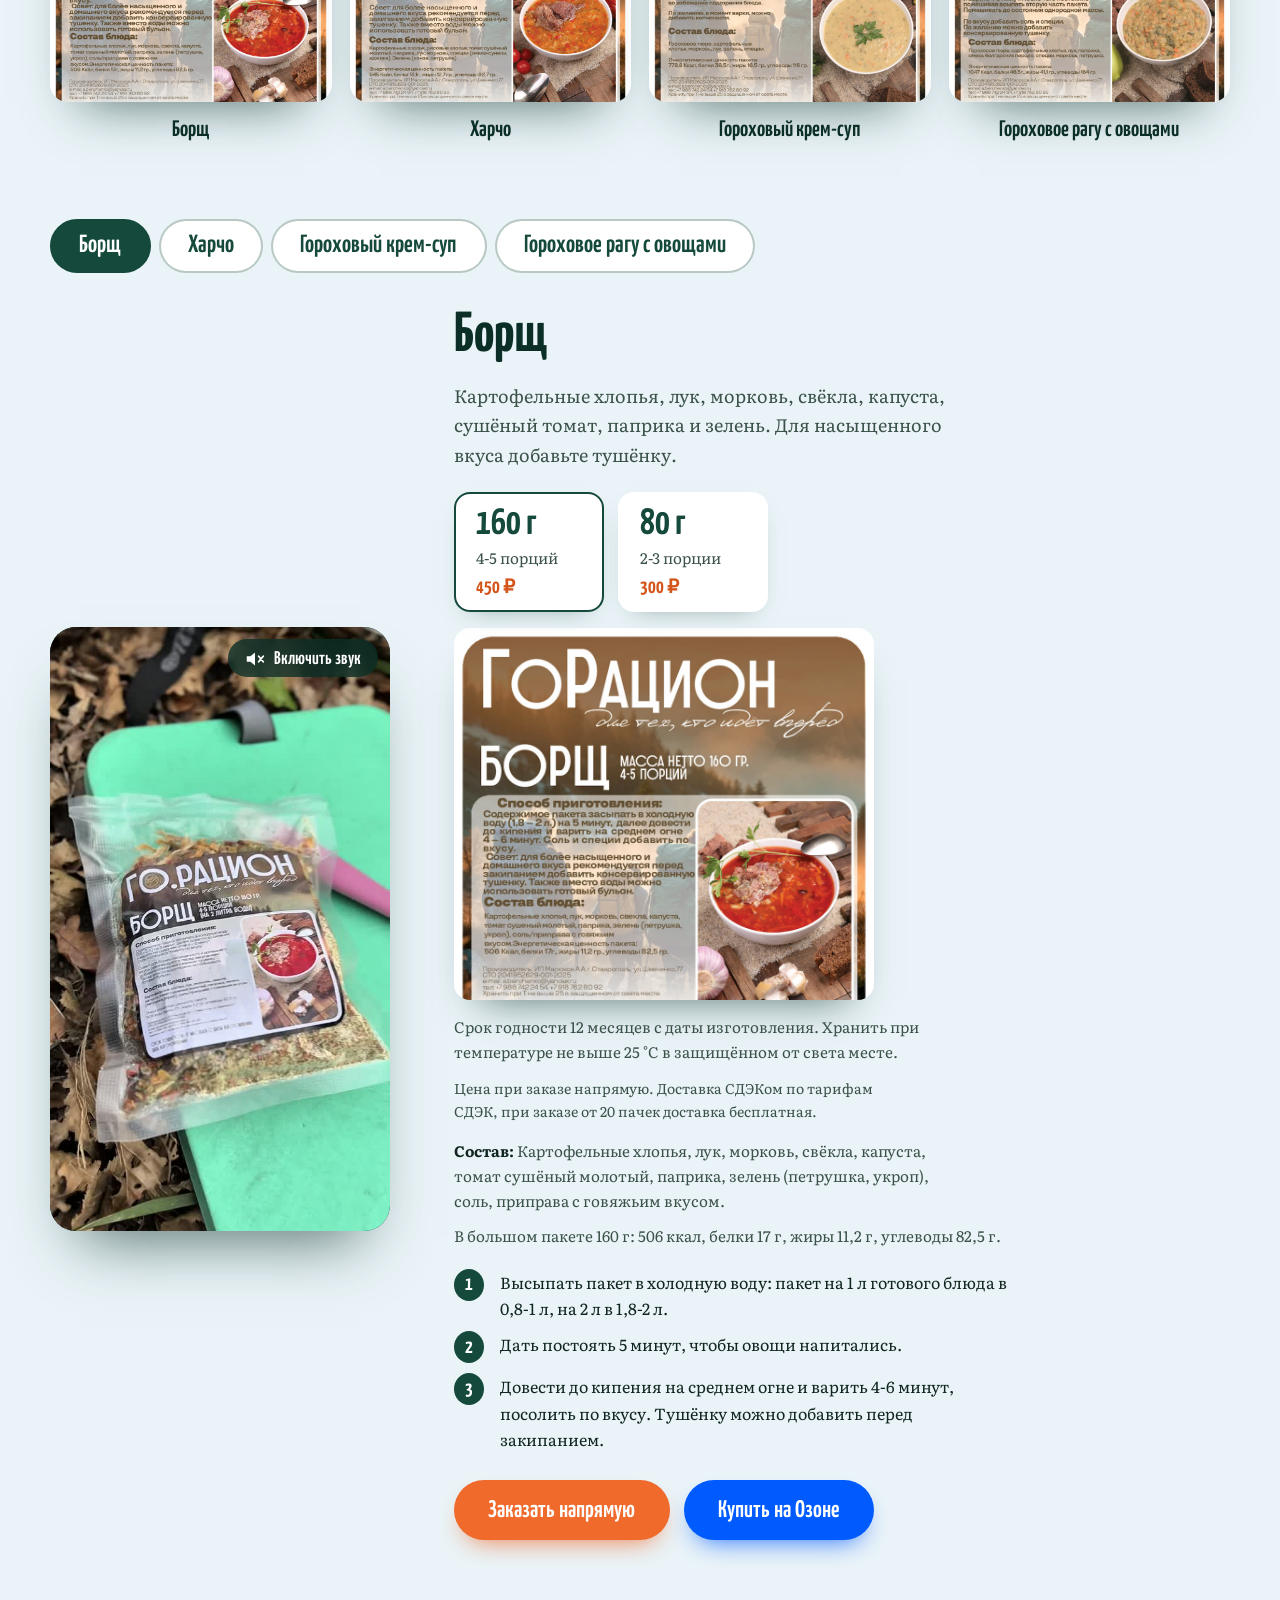
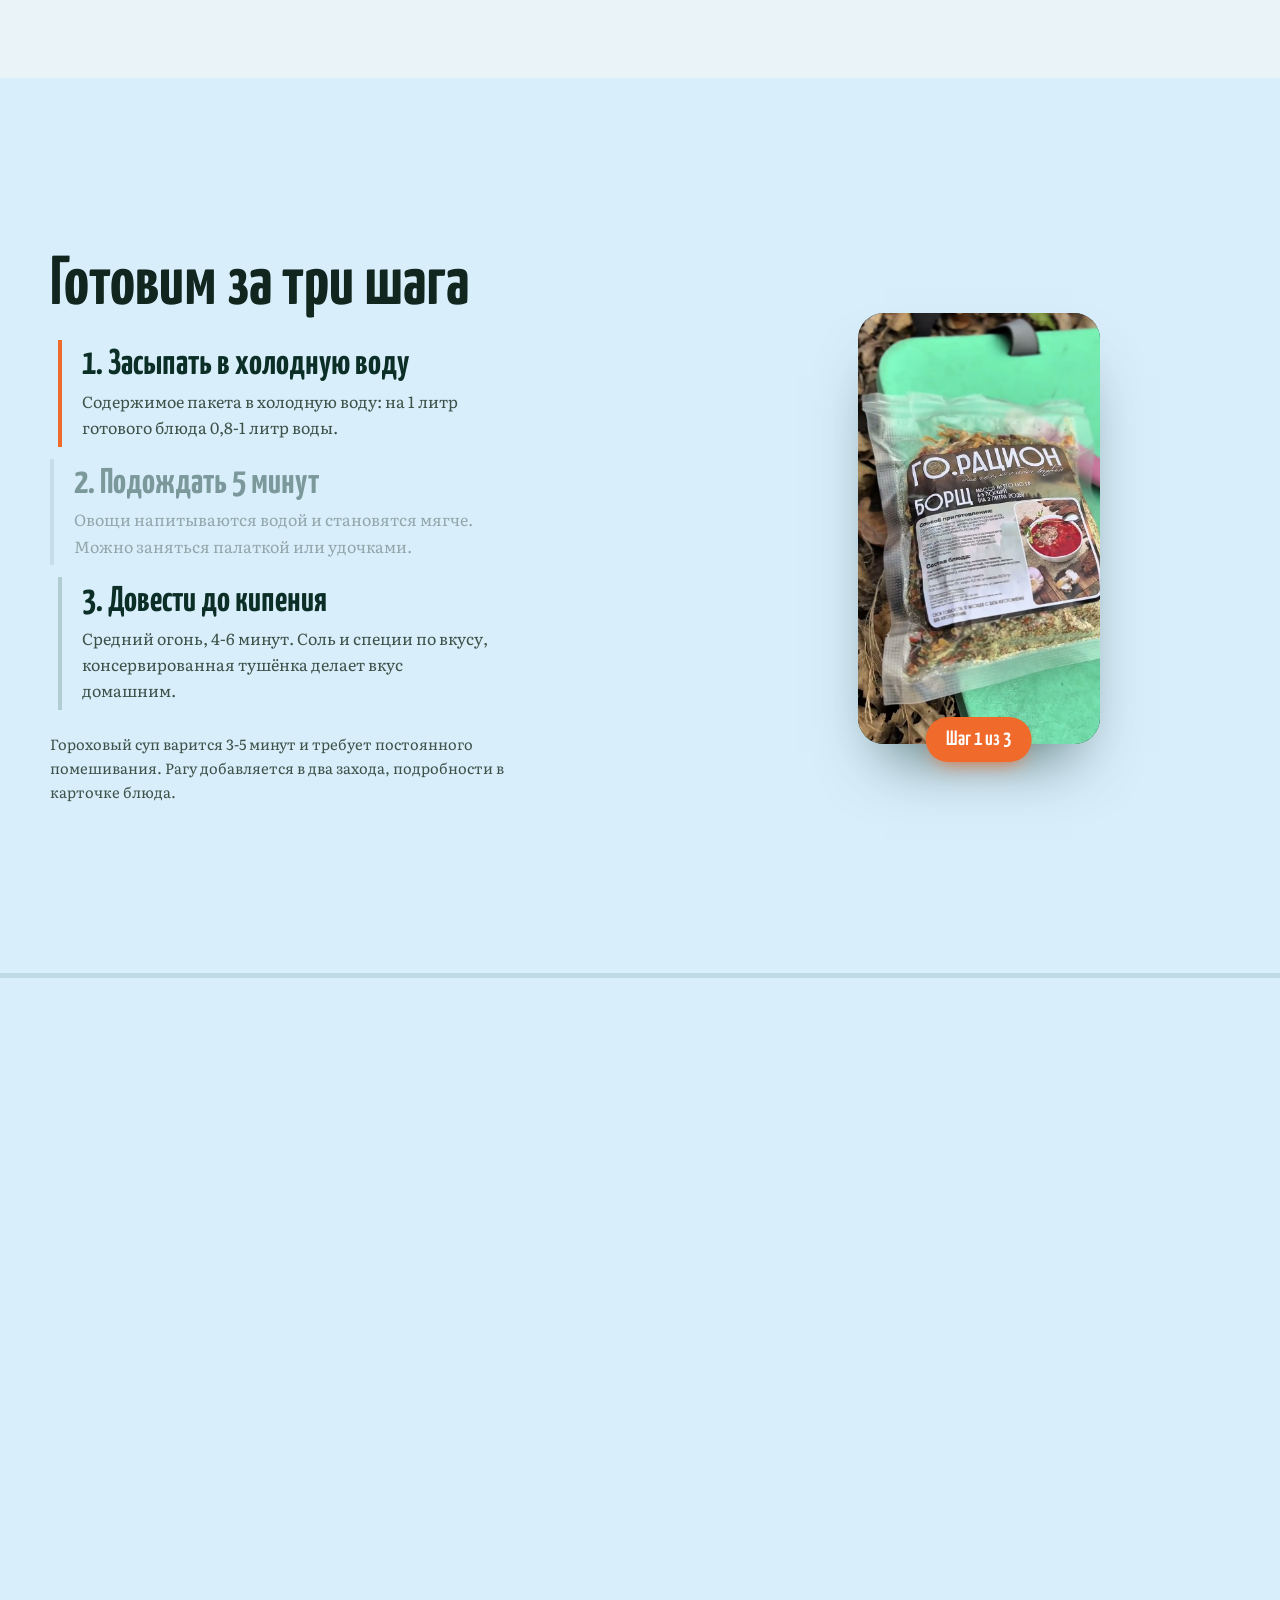
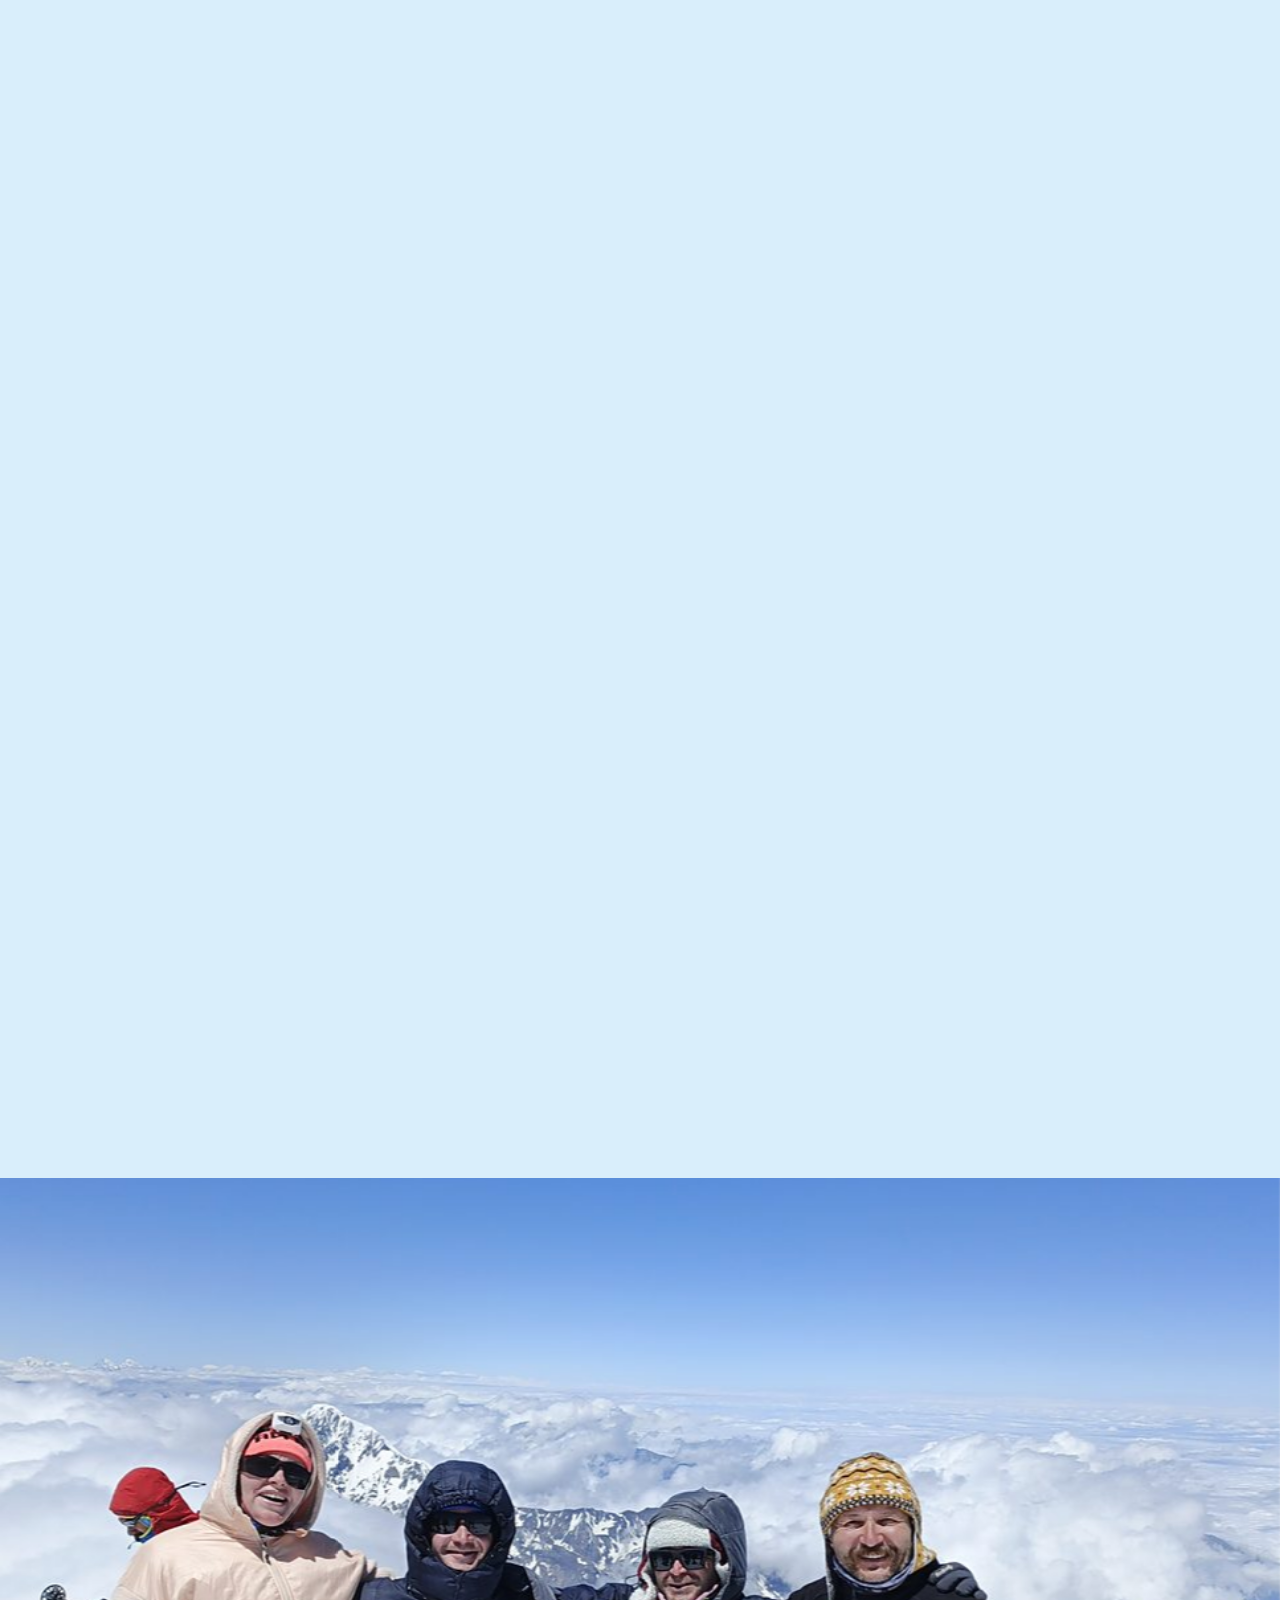
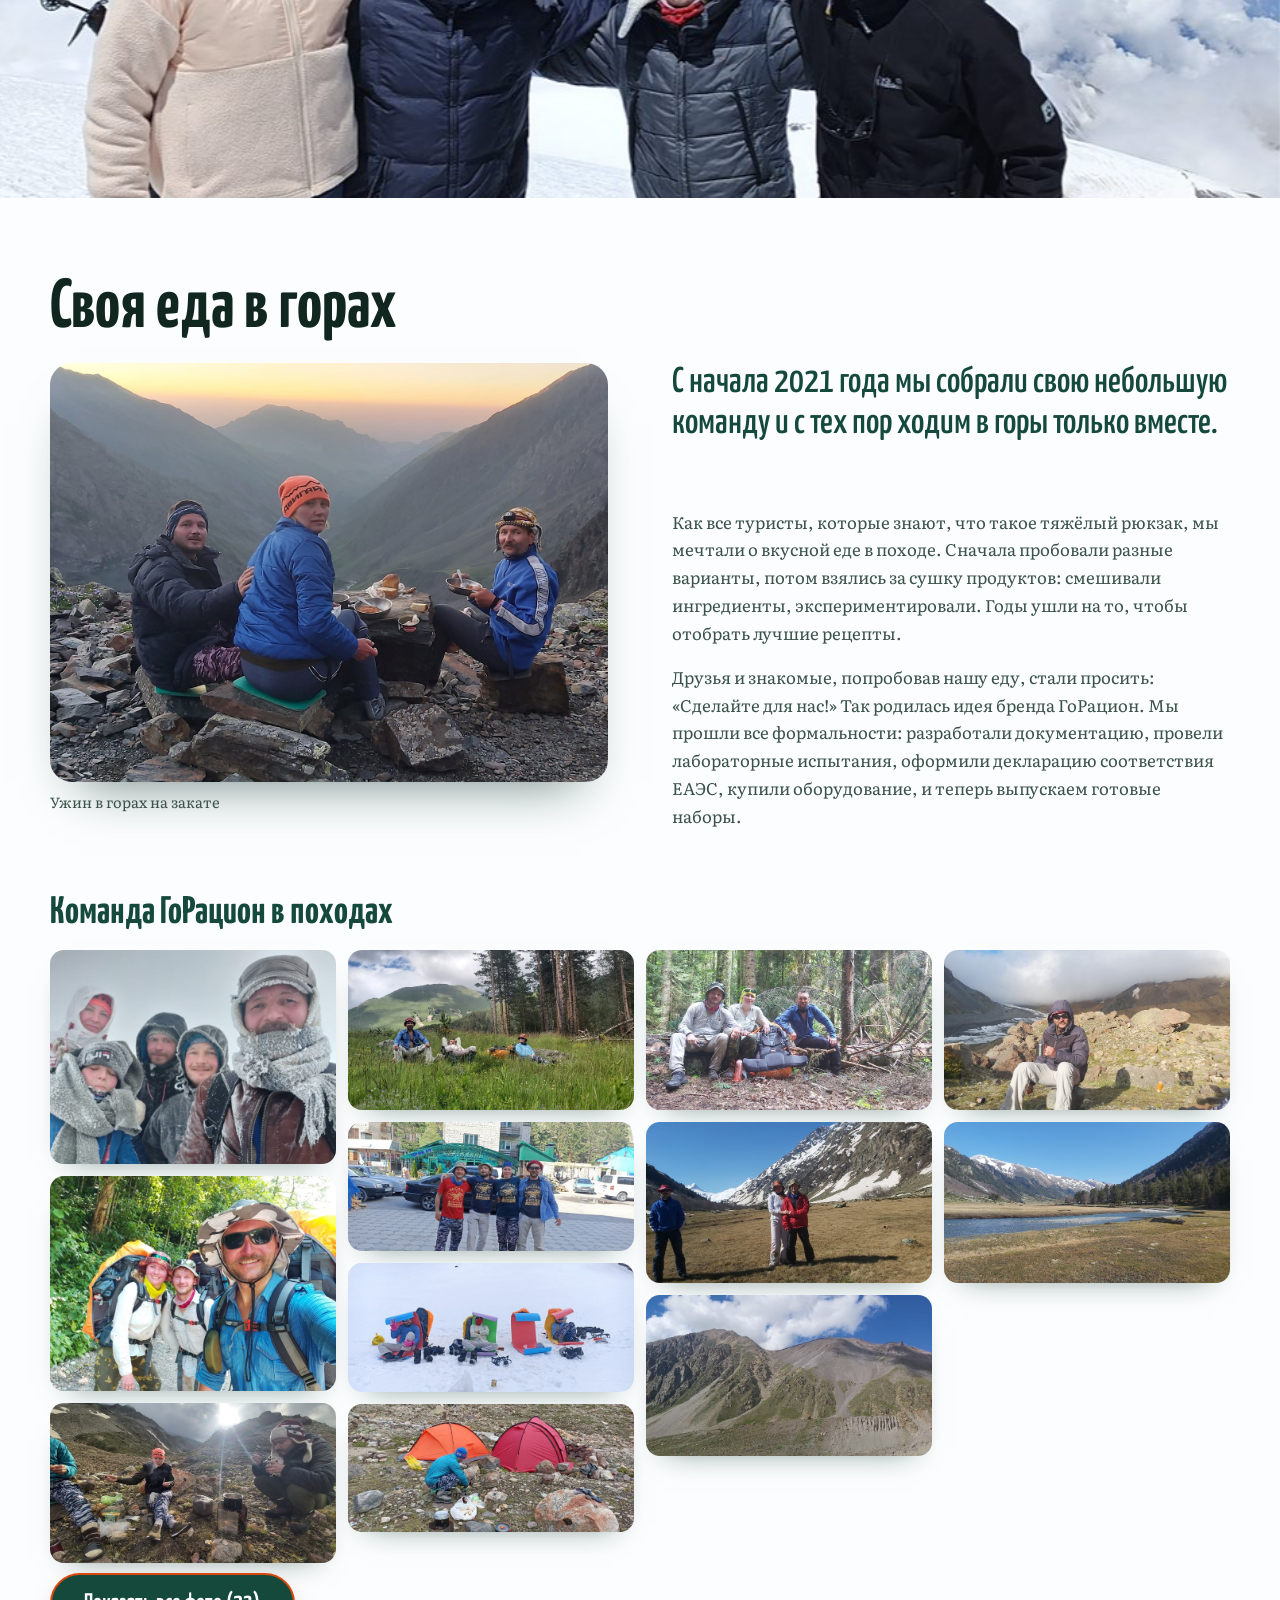
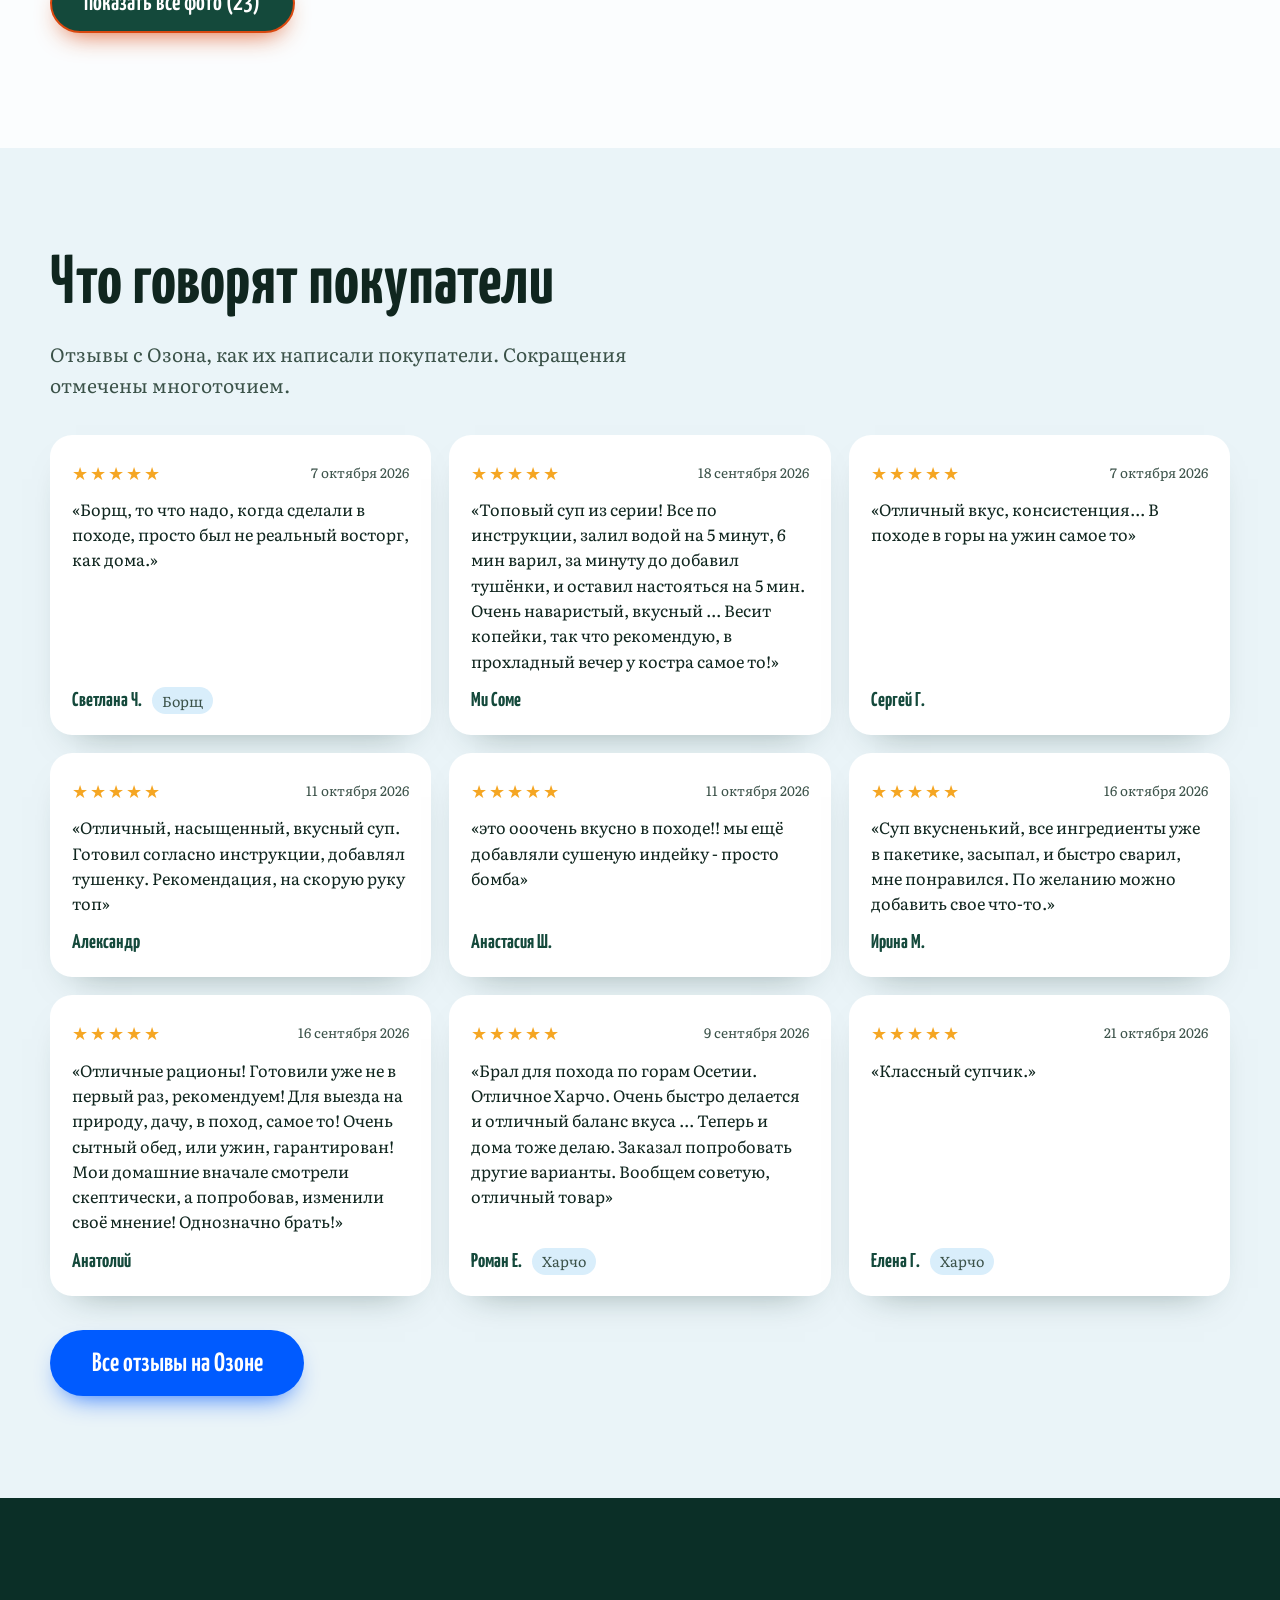
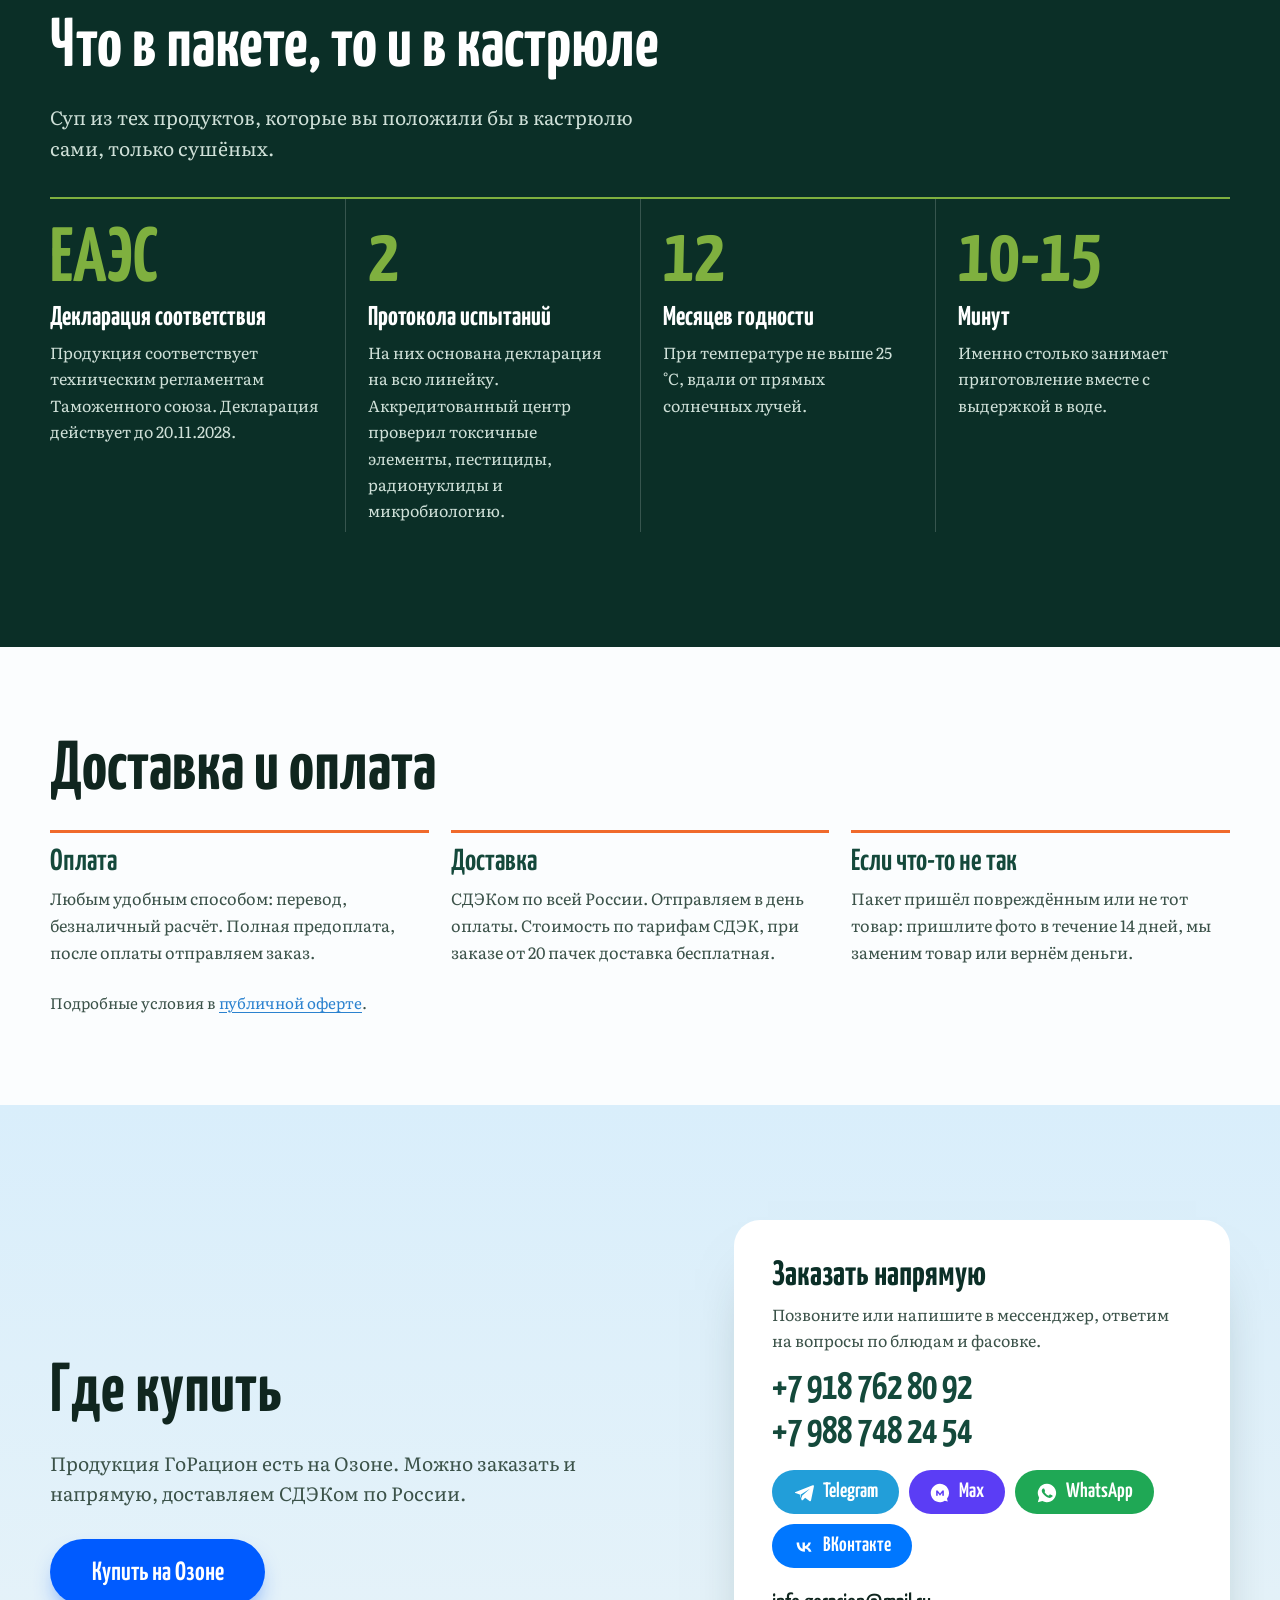
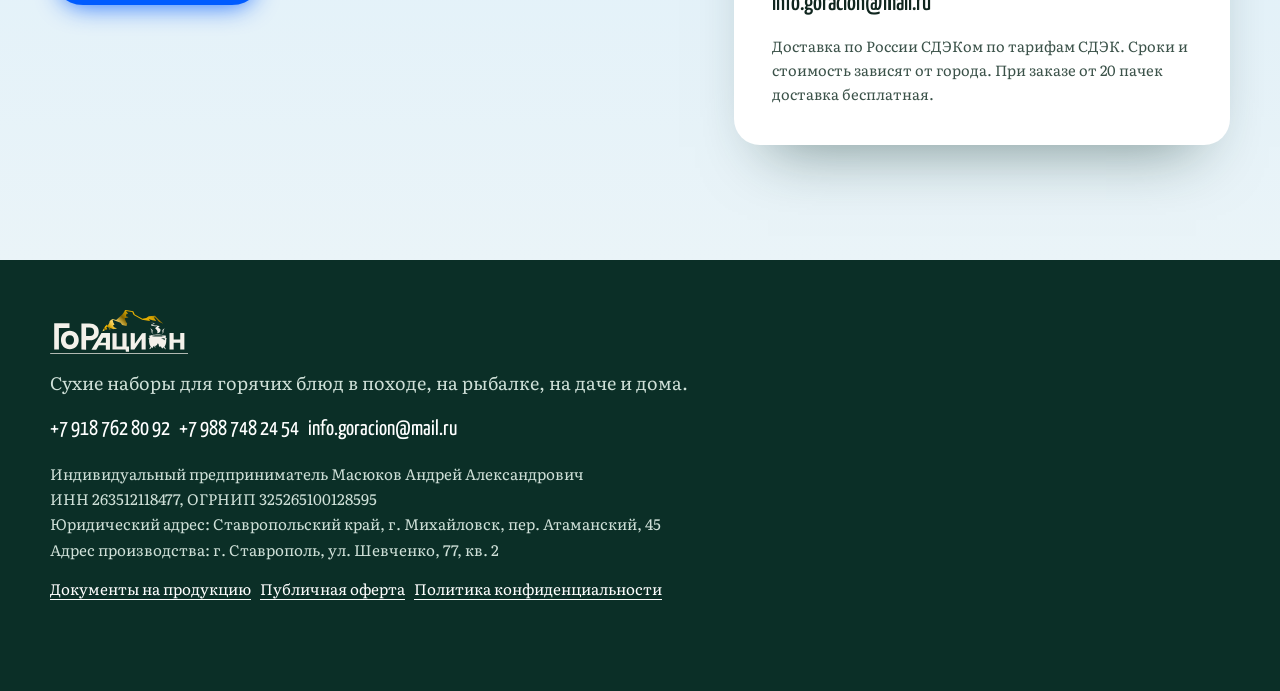
==== commit 85926dc0: "Ещё отзывы с Озона, чек в оферте" ====
--- a/index.html
+++ b/index.html
@@ -245,6 +245,21 @@
           <p class="rv-text">&laquo;Суп вкусненький, все ингредиенты уже в пакетике, засыпал, и быстро сварил, мне понравился. По желанию можно добавить свое что-то.&raquo;</p>
           <p class="rv-by"><b>Ирина М.</b></p>
         </li>
+        <li class="rv">
+          <div class="rv-top"><span class="rv-stars" role="img" aria-label="5 из 5">&#9733;&#9733;&#9733;&#9733;&#9733;</span><span class="rv-date">16 сентября 2026</span></div>
+          <p class="rv-text">&laquo;Отличные рационы! Готовили уже не в первый раз, рекомендуем! Для выезда на природу, дачу, в поход, самое то! Очень сытный обед, или ужин, гарантирован! Мои домашние вначале смотрели скептически, а попробовав, изменили своё мнение! Однозначно брать!&raquo;</p>
+          <p class="rv-by"><b>Анатолий</b></p>
+        </li>
+        <li class="rv">
+          <div class="rv-top"><span class="rv-stars" role="img" aria-label="5 из 5">&#9733;&#9733;&#9733;&#9733;&#9733;</span><span class="rv-date">9 сентября 2026</span></div>
+          <p class="rv-text">&laquo;Брал для похода по горам Осетии. Отличное Харчо. Очень быстро делается и отличный баланс вкуса ... Теперь и дома тоже делаю. Заказал попробовать другие варианты. Вообщем советую, отличный товар&raquo;</p>
+          <p class="rv-by"><b>Роман Е.</b><span class="rv-prod">Харчо</span></p>
+        </li>
+        <li class="rv">
+          <div class="rv-top"><span class="rv-stars" role="img" aria-label="5 из 5">&#9733;&#9733;&#9733;&#9733;&#9733;</span><span class="rv-date">21 октября 2026</span></div>
+          <p class="rv-text">&laquo;Классный супчик.&raquo;</p>
+          <p class="rv-by"><b>Елена Г.</b><span class="rv-prod">Харчо</span></p>
+        </li>
     </ul>
     <a class="btn btn-ember btn-lg" href="https://ozon.ru/s/goratsion" target="_blank" rel="noopener">Все отзывы на Озоне</a>
   </div>
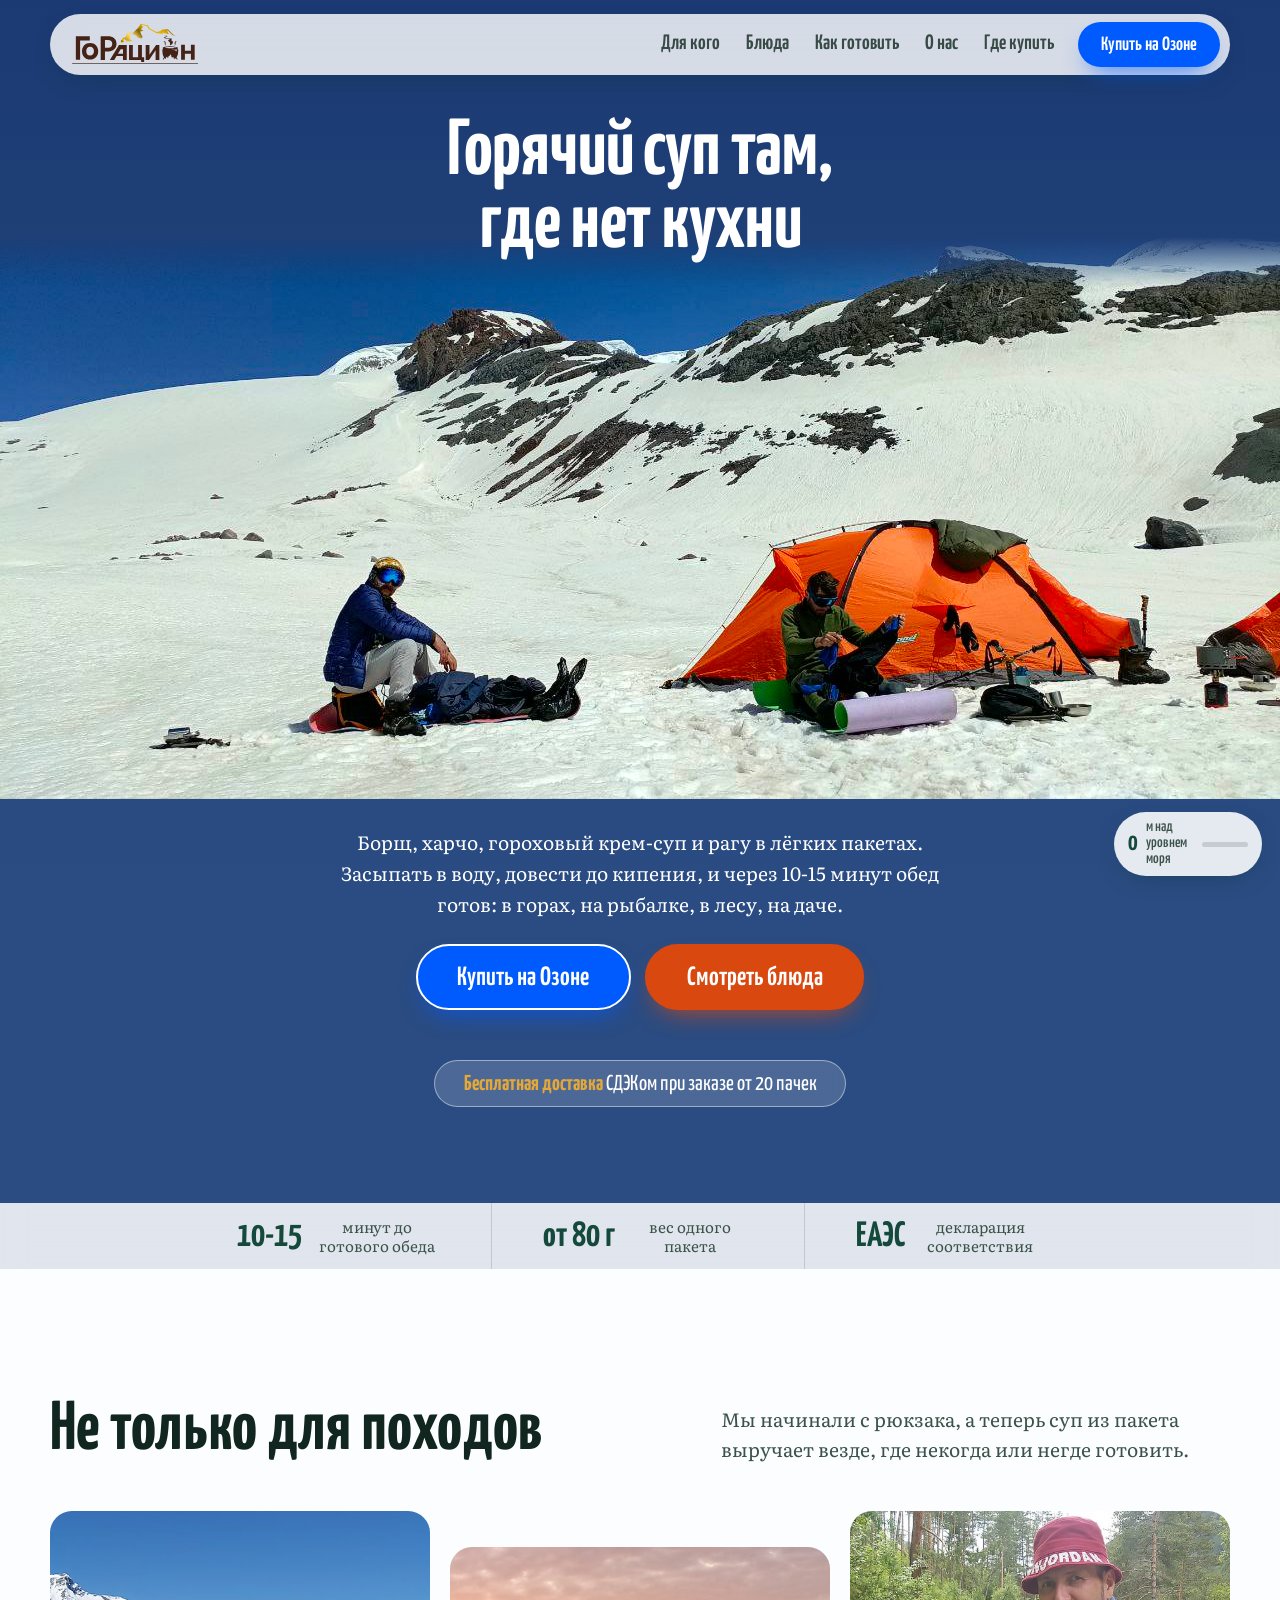
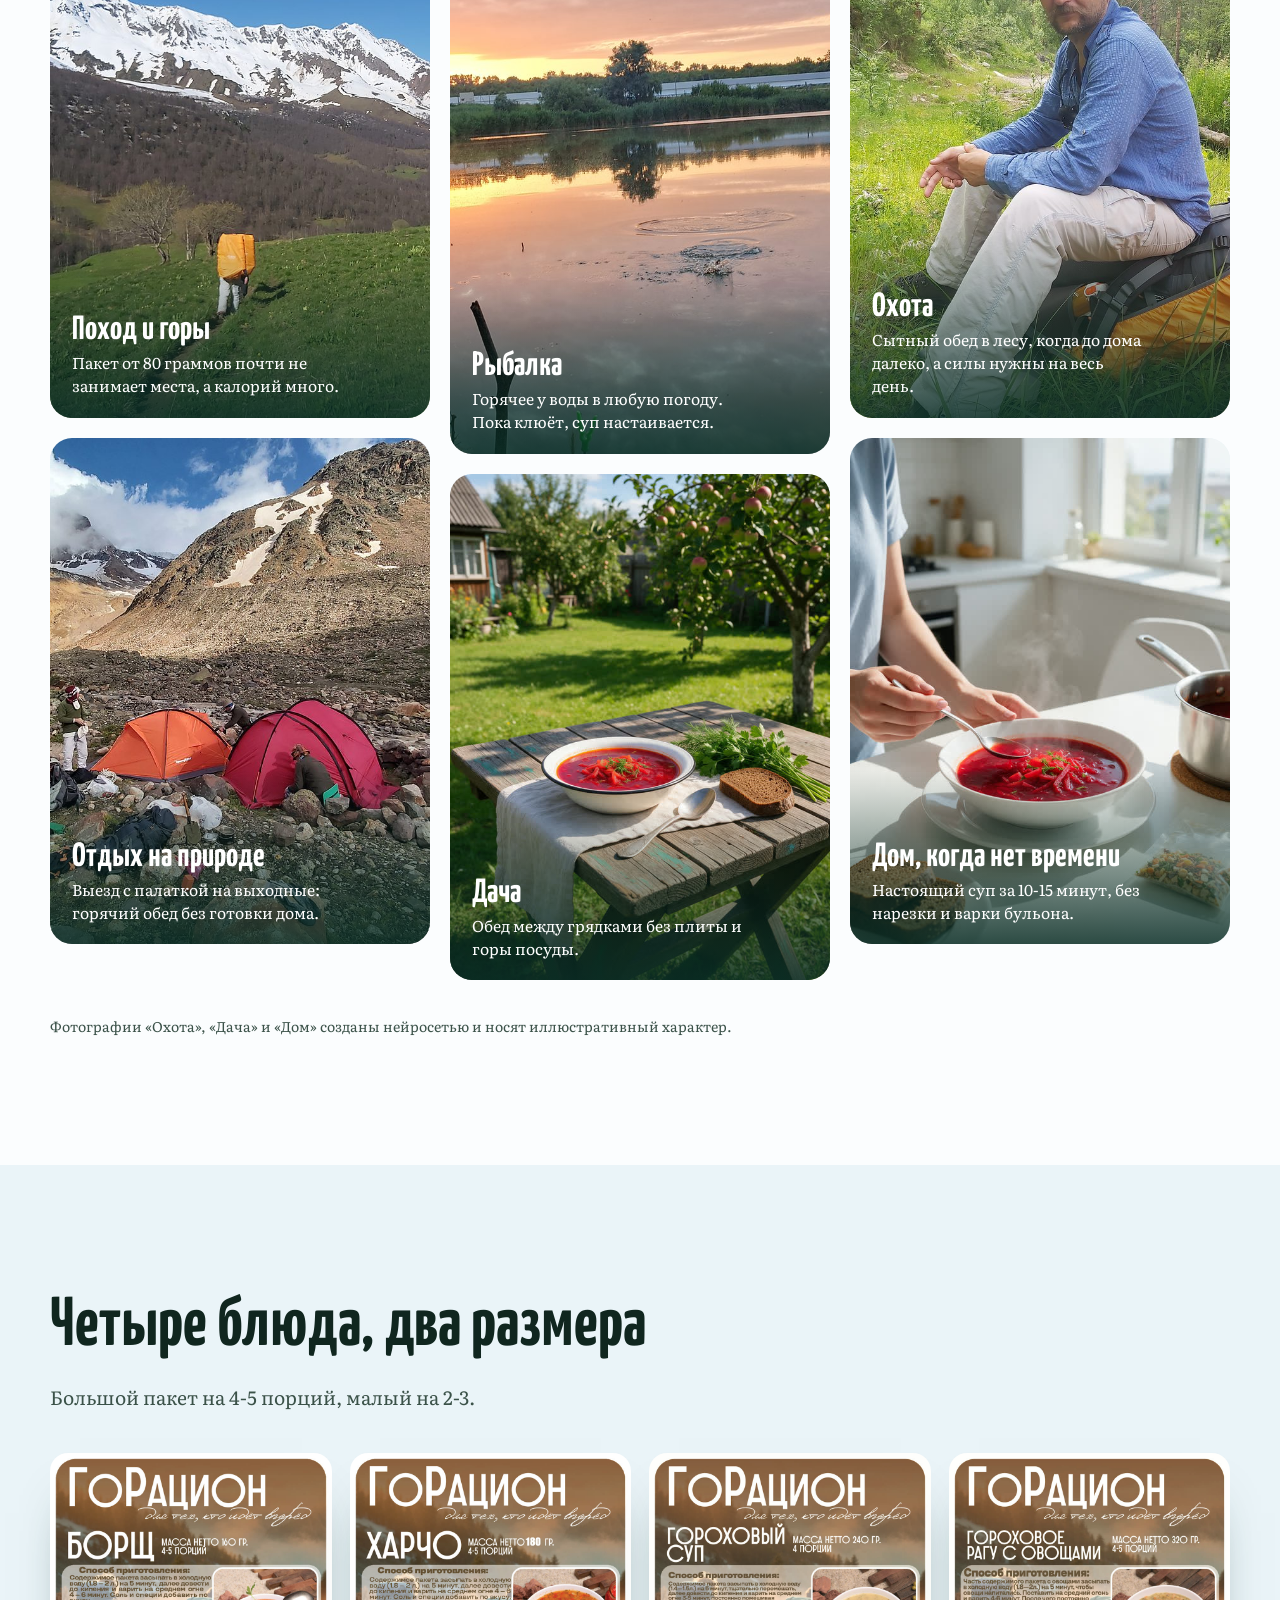
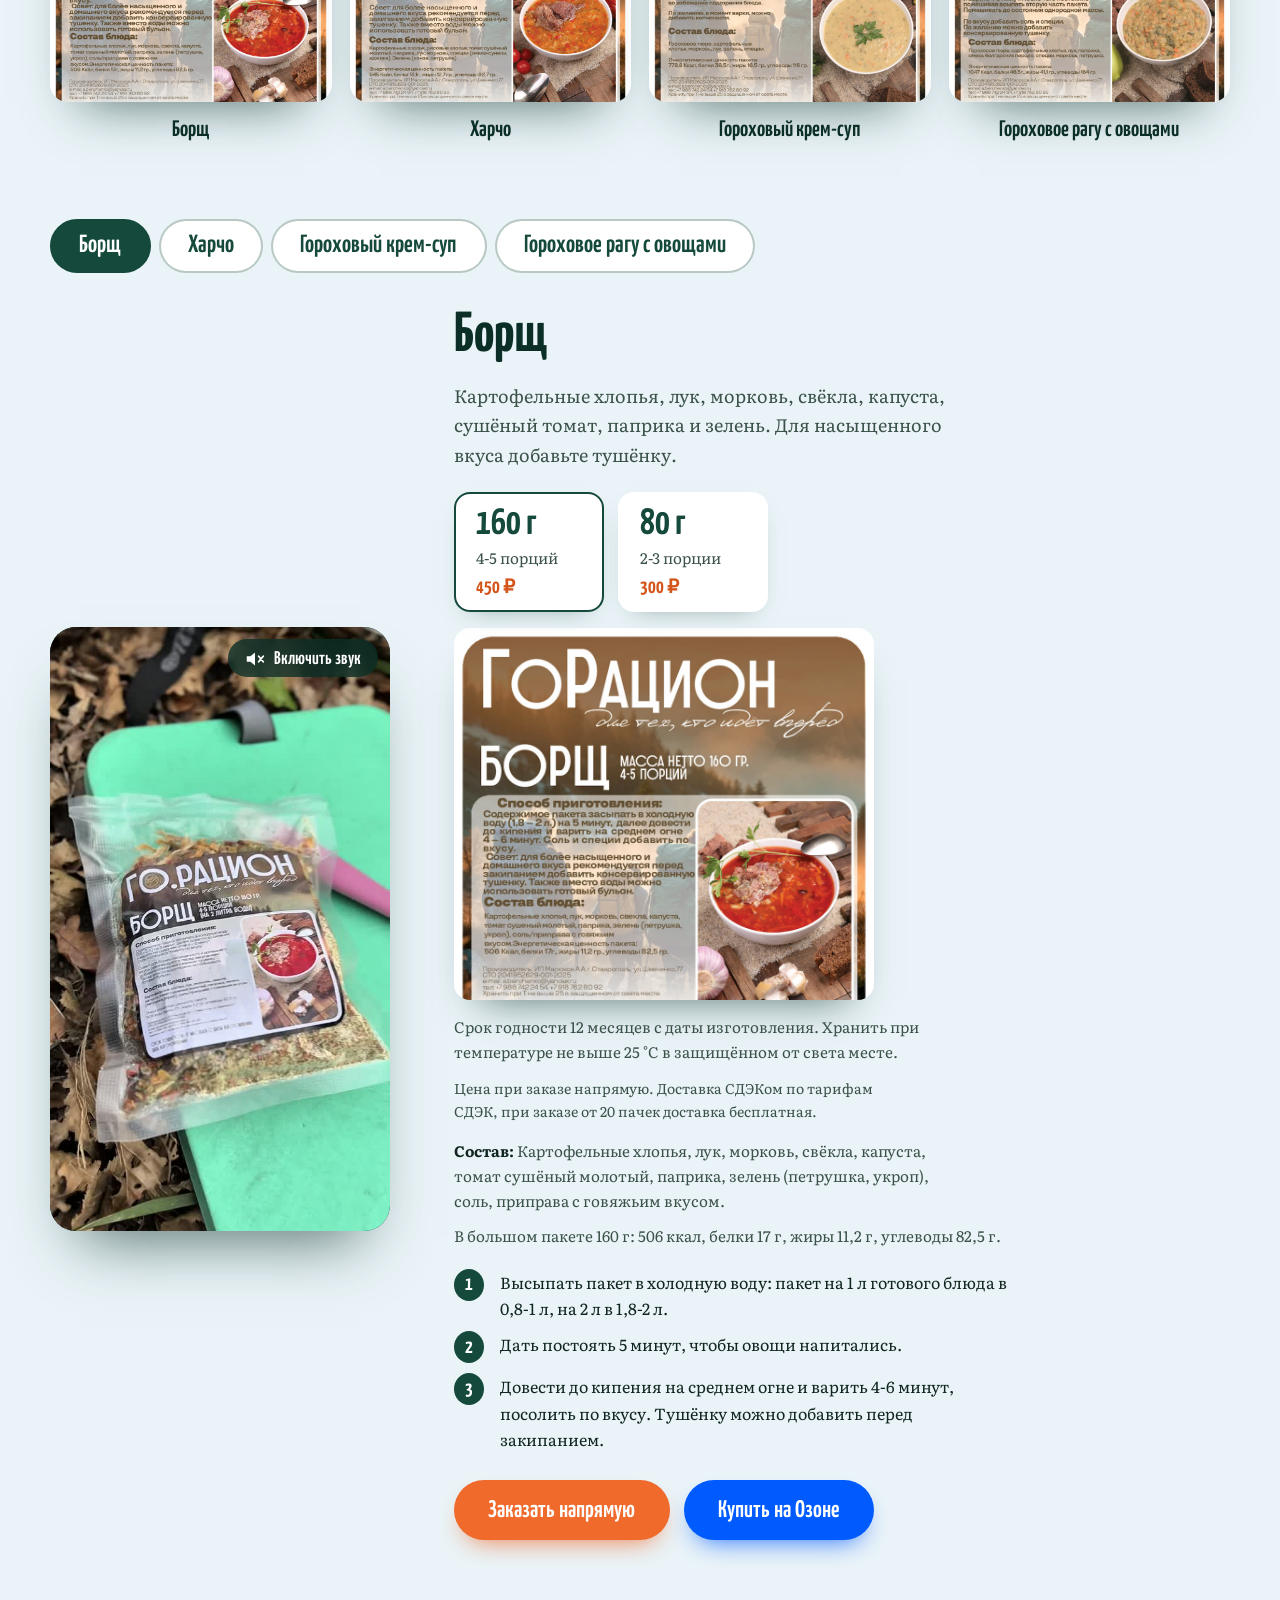
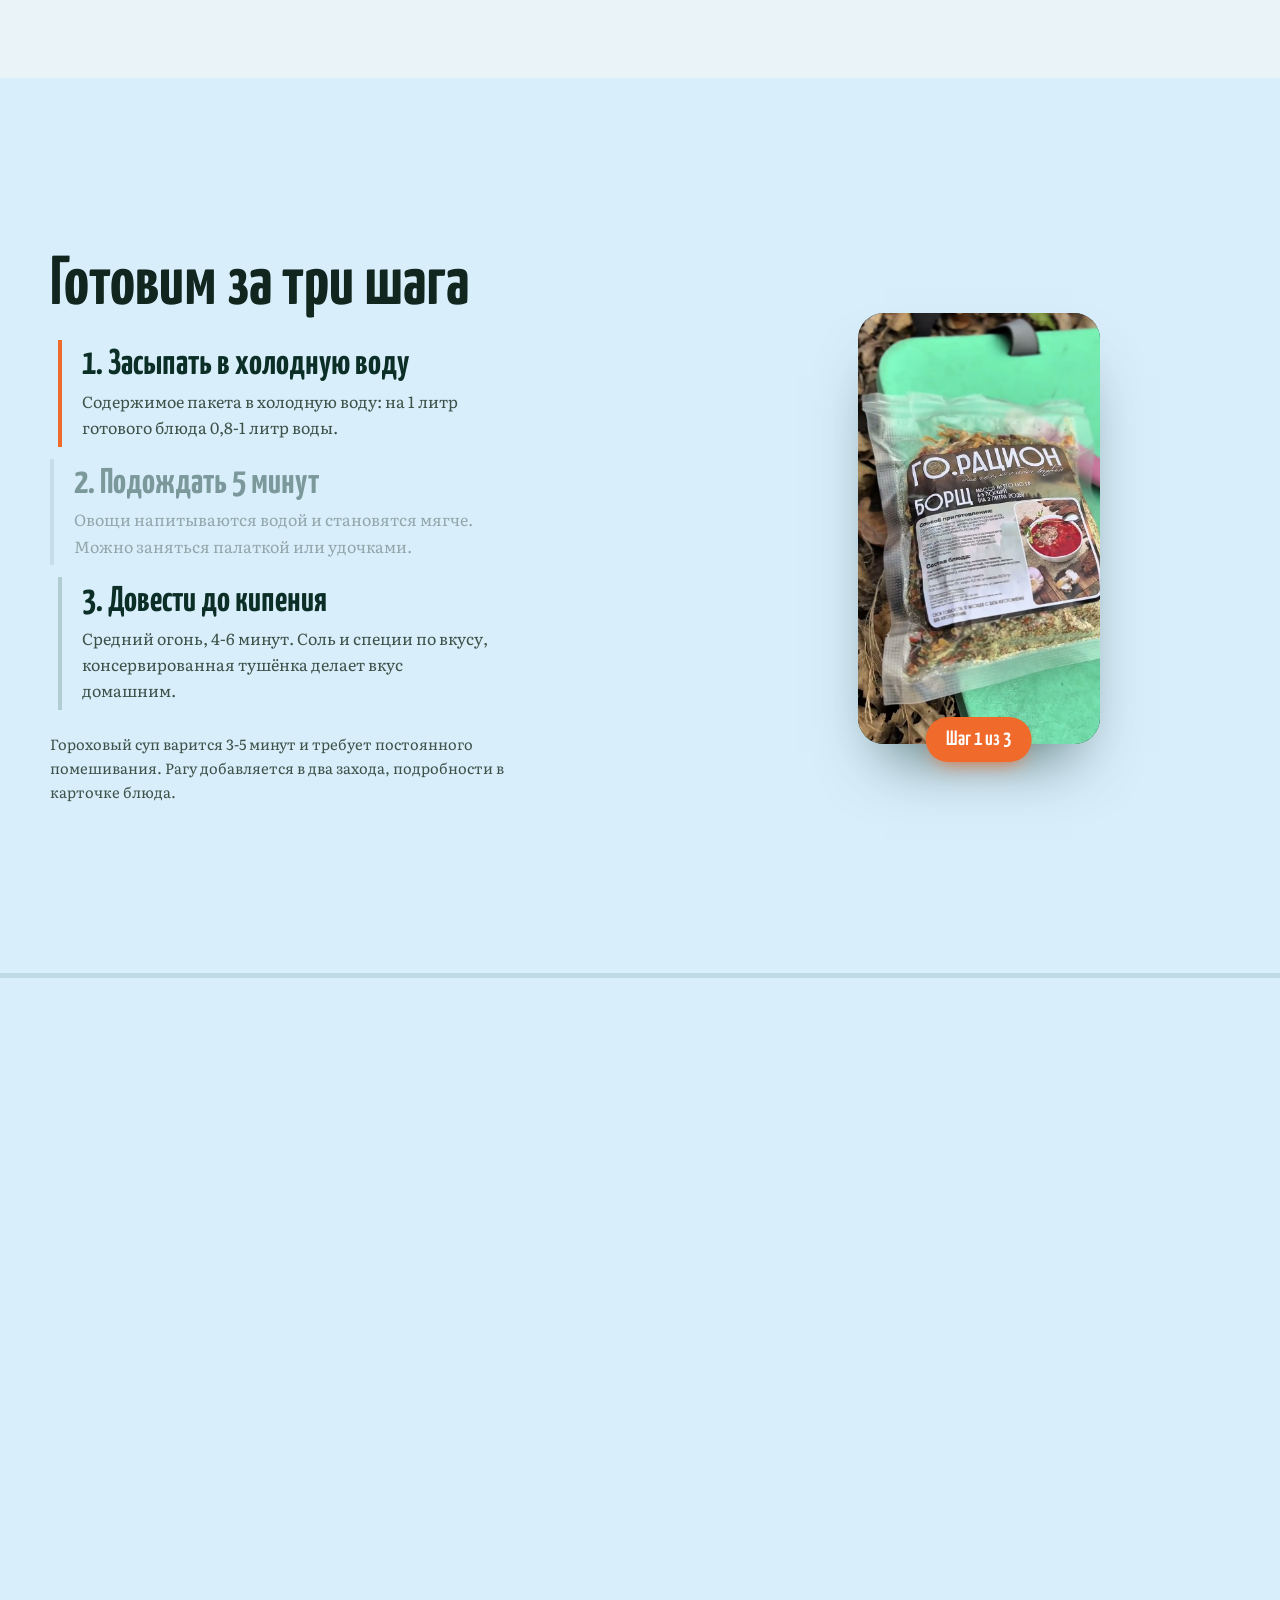
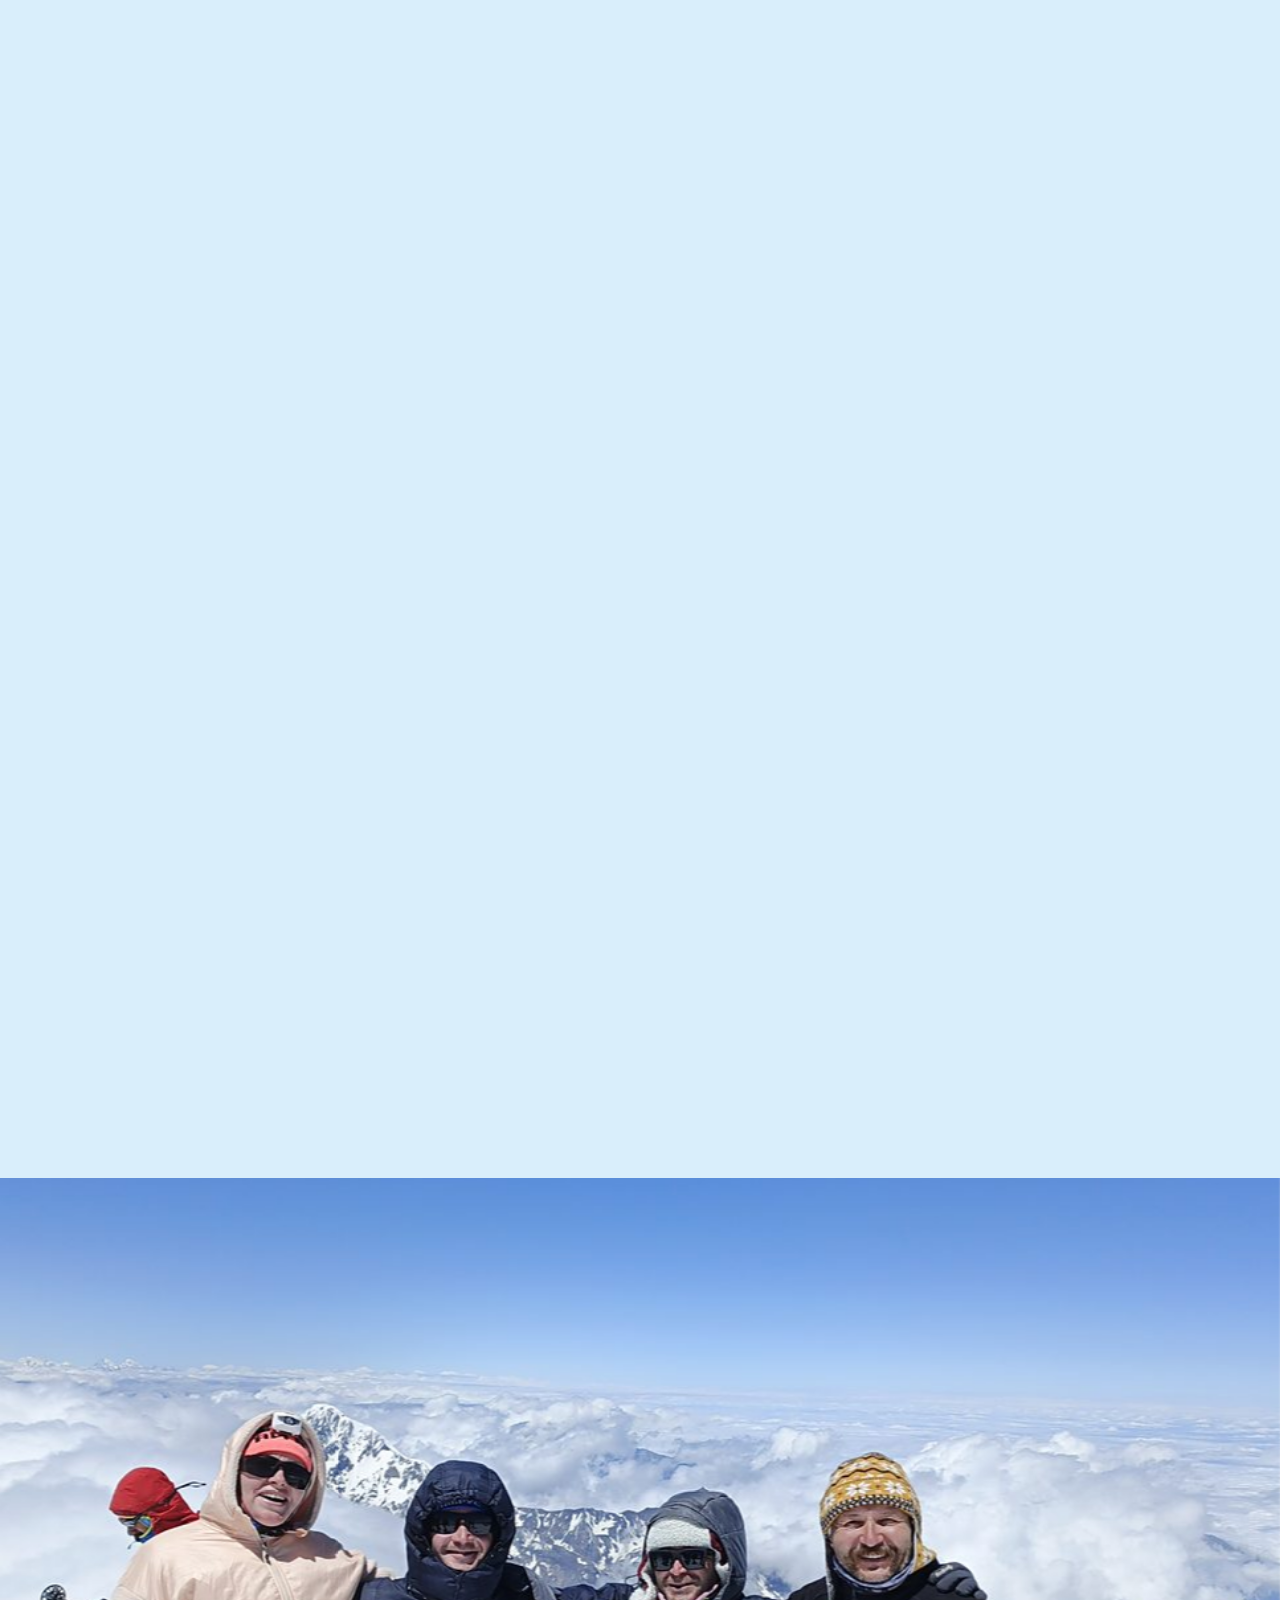
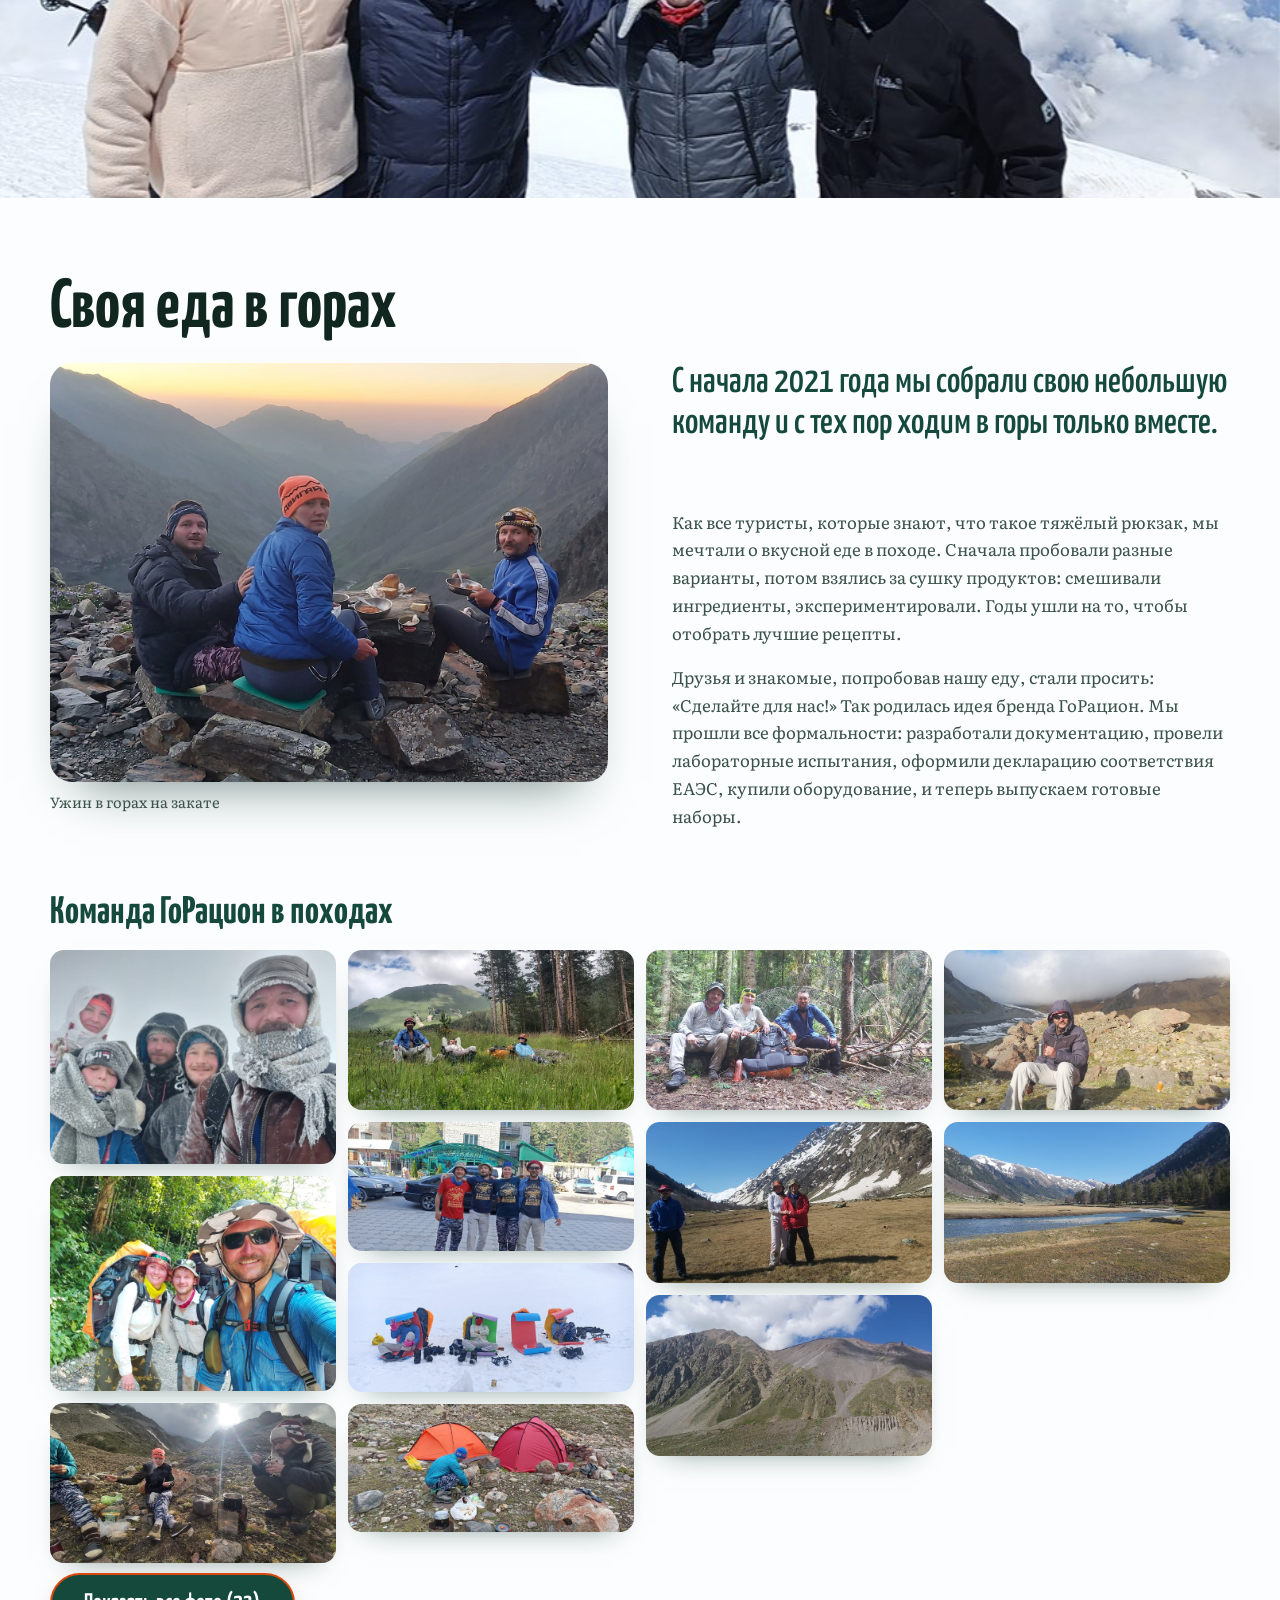
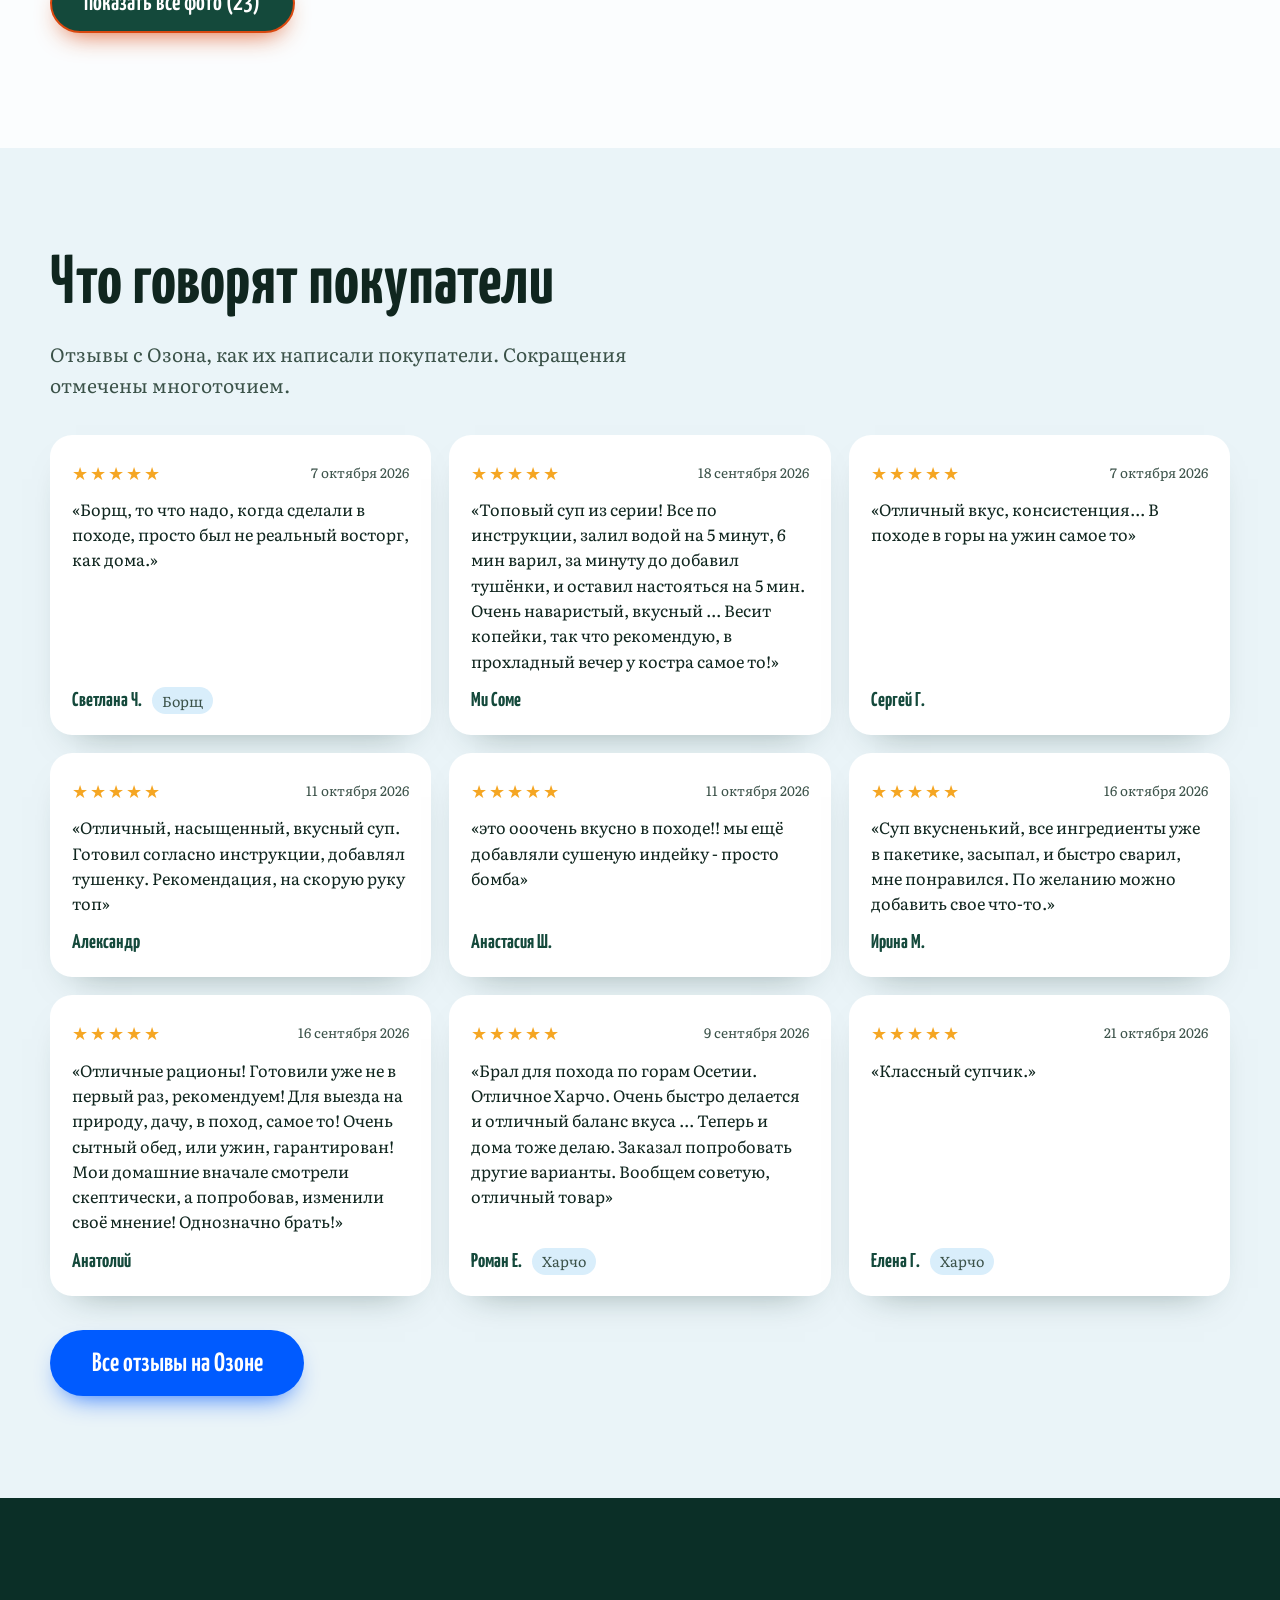
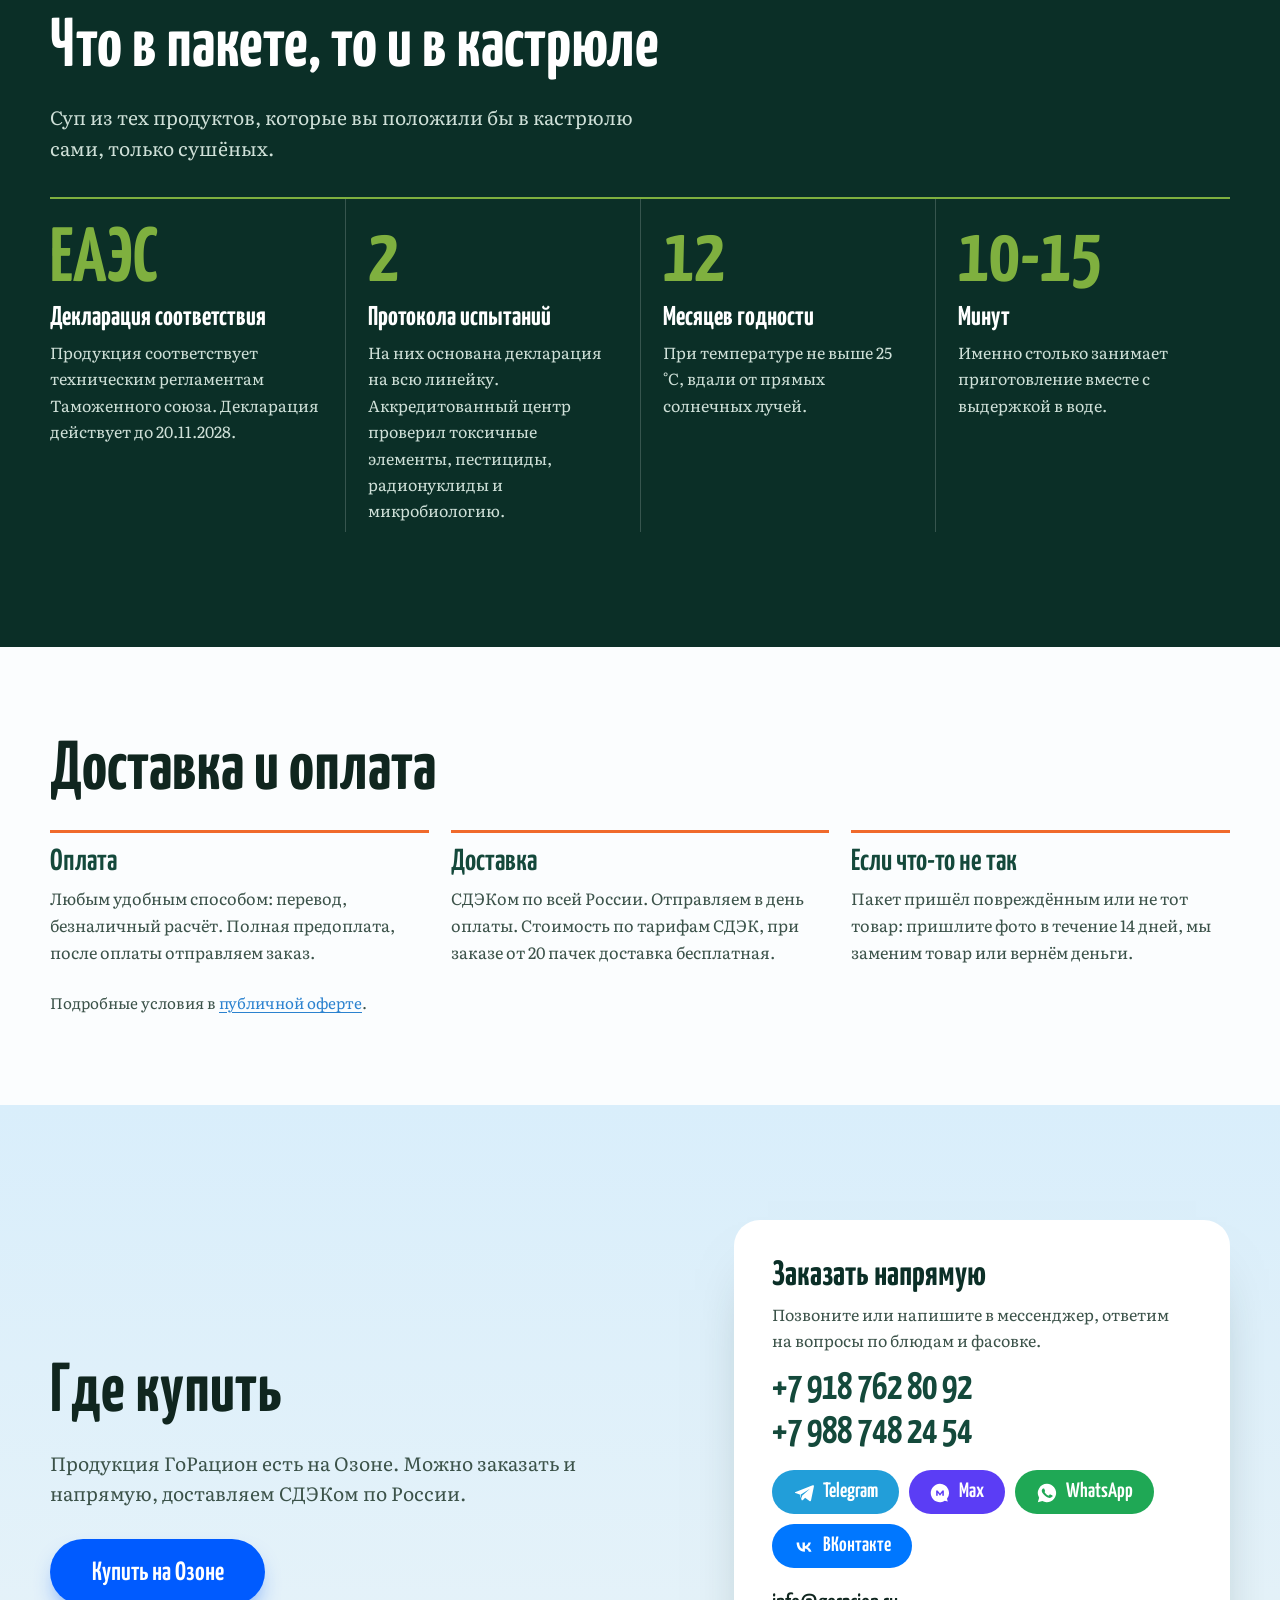
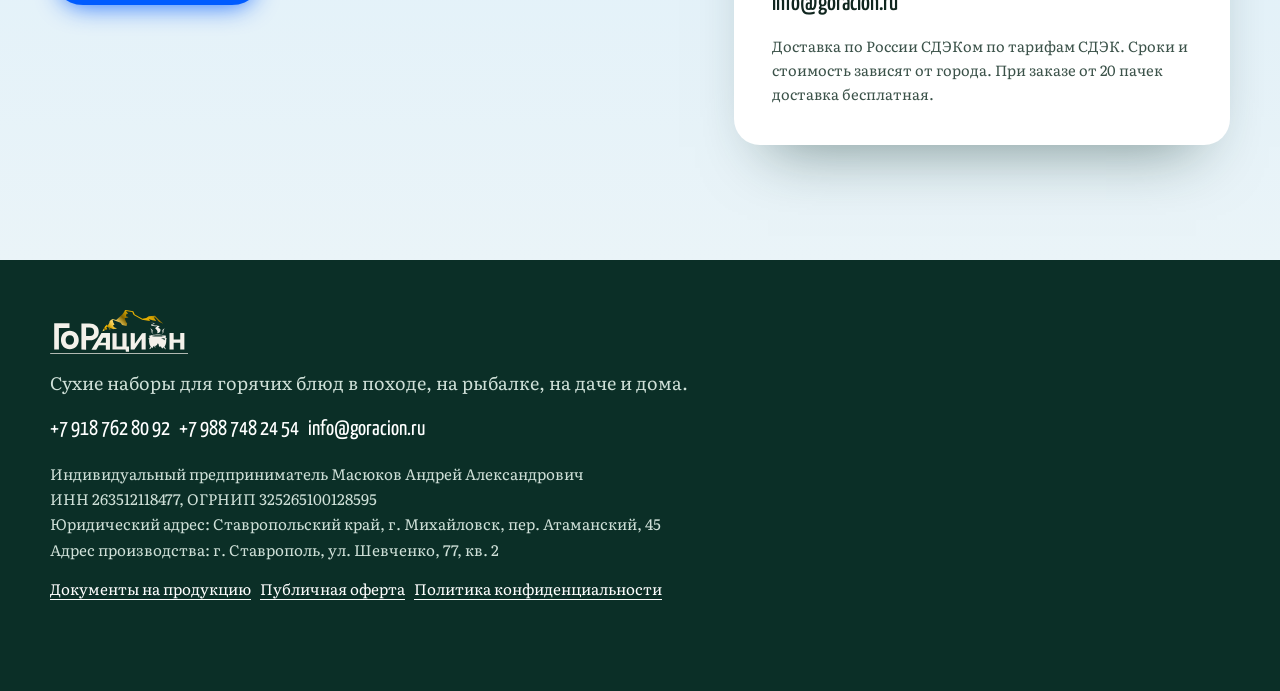
==== commit 28666840: "Почта info@goracion.ru" ====
--- a/index.html
+++ b/index.html
@@ -7,6 +7,7 @@
 <title>ГоРацион - сухие наборы для супов в поход, на рыбалку и на дачу</title>
 <meta name="description" content="ГоРацион: борщ, харчо, гороховый крем-суп и рагу в лёгких пакетах. Засыпал в воду, довёл до кипения, через 10-15 минут горячий обед. Декларация соответствия ЕАЭС.">
 <link rel="icon" type="image/png" href="assets/logo/logo2.png">
+<meta name="yandex-verification" content="88219454cca1f712" />
 <meta name="theme-color" content="#2b82cf">
 <meta property="og:type" content="website">
 <meta property="og:locale" content="ru_RU">
@@ -311,7 +312,7 @@
         <a class="msg msg-wa" href="https://wa.me/79187628092" target="_blank" rel="noopener"><svg viewBox="0 0 24 24" aria-hidden="true"><path fill="currentColor" d="M12 2a10 10 0 0 0-8.6 15.1L2 22l5-1.3A10 10 0 1 0 12 2Zm5.2 14.1c-.2.6-1.3 1.2-1.8 1.2-.5.1-1 .2-3.3-.7-2.8-1.2-4.6-4-4.7-4.2-.1-.2-1.1-1.5-1.1-2.8s.7-2 1-2.3c.2-.3.5-.3.7-.3h.5c.2 0 .4 0 .6.5l.8 2c.1.2.1.4 0 .5l-.4.6c-.1.2-.3.3-.1.6.2.3.8 1.3 1.7 2.1 1.2 1 2.1 1.3 2.4 1.5.3.1.5.1.6-.1l.9-1.1c.2-.3.4-.2.6-.1l1.9.9c.3.1.5.2.5.3.1.2.1.8-.1 1.4Z"/></svg>WhatsApp</a>
         <a class="msg msg-vk" href="https://vk.ru/club230231460" target="_blank" rel="noopener"><svg viewBox="0 0 24 24" aria-hidden="true"><path fill="currentColor" d="M12.7 17.2c-5.5 0-8.6-3.8-8.8-10h2.8c.1 4.600 2.100 6.500 3.700 6.900V7.200h2.600v4c1.600-.2 3.300-2 3.900-4h2.600c-.4 2.500-2.200 4.300-3.500 5.100 1.300.6 3.400 2.200 4.200 4.900h-2.900c-.6-1.900-2.100-3.400-4.300-3.600v3.600h-.3Z"/></svg>ВКонтакте</a>
       </div>
-      <a class="direct-mail" href="mailto:info.goracion@mail.ru">info.goracion@mail.ru</a>
+      <a class="direct-mail" href="mailto:info@goracion.ru">info@goracion.ru</a>
       <p class="direct-note">Доставка по России СДЭКом по тарифам СДЭК. Сроки и стоимость зависят от города. При заказе от 20 пачек доставка бесплатная.</p>
     </div>
   </div>
@@ -323,12 +324,30 @@
   <div class="wrap foot-in">
     <img src="assets/logo/logo2-light.svg" alt="ГоРацион" width="150" height="48">
     <p>Сухие наборы для горячих блюд в походе, на рыбалке, на даче и дома.</p>
-    <p class="foot-c">+7 918 762 80 92 &nbsp; +7 988 748 24 54 &nbsp; info.goracion@mail.ru</p>
+    <p class="foot-c">+7 918 762 80 92 &nbsp; +7 988 748 24 54 &nbsp; info@goracion.ru</p>
     <p class="foot-prod">Индивидуальный предприниматель Масюков Андрей Александрович<br>ИНН 263512118477, ОГРНИП 325265100128595<br>Юридический адрес: Ставропольский край, г. Михайловск, пер. Атаманский, 45<br>Адрес производства: г. Ставрополь, ул. Шевченко, 77, кв. 2</p>
     <p class="foot-prod"><a href="assets/dokumenty/">Документы на продукцию</a> &nbsp; <a href="assets/oferta/">Публичная оферта</a> &nbsp; <a href="assets/politika/">Политика конфиденциальности</a></p>
   </div>
 </footer>
 
+
+<div class="order-menu" id="orderMenu" hidden role="dialog" aria-modal="true" aria-label="Как заказать">
+  <div class="om-box">
+    <button type="button" class="om-close" id="omClose" aria-label="Закрыть">&times;</button>
+    <h3 id="omTitle">Заказать напрямую</h3>
+    <p class="om-what" id="omWhat"></p>
+    <p class="om-hint" id="omHint">Выберите, где вам удобнее написать:</p>
+    <div class="om-list">
+      <a class="om-btn om-wa" id="omWa" href="https://wa.me/79187628092" target="_blank" rel="noopener">WhatsApp</a>
+      <a class="om-btn om-tg" id="omTg" href="https://t.me/+79187628092" target="_blank" rel="noopener" data-copy>Telegram</a>
+      <a class="om-btn om-max" id="omMax" href="https://max.ru/u/f9LHodD0cOLh0fh02OCzqrFKmABmrnGXniz8K5L-N10Ojq2XmK0cqV6yxhs" target="_blank" rel="noopener" data-copy>Max</a>
+      <a class="om-btn om-vk" id="omVk" href="https://vk.ru/club230231460" target="_blank" rel="noopener" data-copy>ВКонтакте</a>
+      <a class="om-btn om-tel" id="omTel" href="tel:+79187628092">Позвонить</a>
+      <a class="om-btn om-mail" id="omMail" href="mailto:info@goracion.ru">Написать на почту</a>
+    </div>
+    <p class="om-copied" id="omCopied" hidden>Текст заказа скопирован. Вставьте его в чат (долгое нажатие, «Вставить»).</p>
+  </div>
+</div>
 <a class="sticky-buy" href="https://ozon.ru/s/goratsion" target="_blank" rel="noopener">Купить на Озоне</a>
 <script src="main.js"></script>
 </body>
--- a/style.css
+++ b/style.css
@@ -404,3 +404,17 @@
 .ship-note{margin-top:24px;font-size:.95rem;color:var(--color-ink-soft)}
 .ship-note a{color:var(--color-sky-deep);text-underline-offset:3px}
 @media (max-width:900px){.ship-grid{grid-template-columns:minmax(0,1fr)}}
+
+/* выбор мессенджера для заказа */
+.order-menu{position:fixed;inset:0;z-index:210;background:rgba(7,22,18,.7);display:flex;align-items:center;justify-content:center;padding:16px}
+.order-menu[hidden]{display:none}
+.om-box{position:relative;background:var(--color-white);border-radius:22px;padding:26px 24px 22px;width:min(440px,100%);box-shadow:0 30px 70px -20px rgba(0,0,0,.6)}
+.om-box h3{font-size:2.2rem;color:var(--color-pine);padding-right:36px}
+.om-close{position:absolute;top:12px;right:12px;width:40px;height:40px;border:0;border-radius:50%;background:var(--color-mist);color:var(--color-ink);font-size:1.6rem;line-height:1;cursor:pointer}
+.om-what{font-weight:700;color:var(--color-ink);margin:4px 0 6px}
+.om-hint{font-size:.95rem;color:var(--color-ink-soft);margin-bottom:12px}
+.om-list{display:grid;grid-template-columns:1fr 1fr;gap:10px}
+.om-btn{display:flex;align-items:center;justify-content:center;min-height:50px;border-radius:14px;color:#fff;text-decoration:none;font-family:var(--font-display);font-weight:600;font-size:1.35rem;padding:.2em .6em}
+.om-wa{background:#1fa855}.om-tg{background:#229ed9}.om-max{background:#5b3df5}.om-vk{background:#0077ff}.om-tel{background:var(--color-pine)}.om-mail{background:var(--color-ink-soft)}
+.om-copied{margin-top:14px;font-size:.92rem;color:var(--color-ember-deep);font-weight:500}
+@media (max-width:420px){.om-list{grid-template-columns:1fr}}
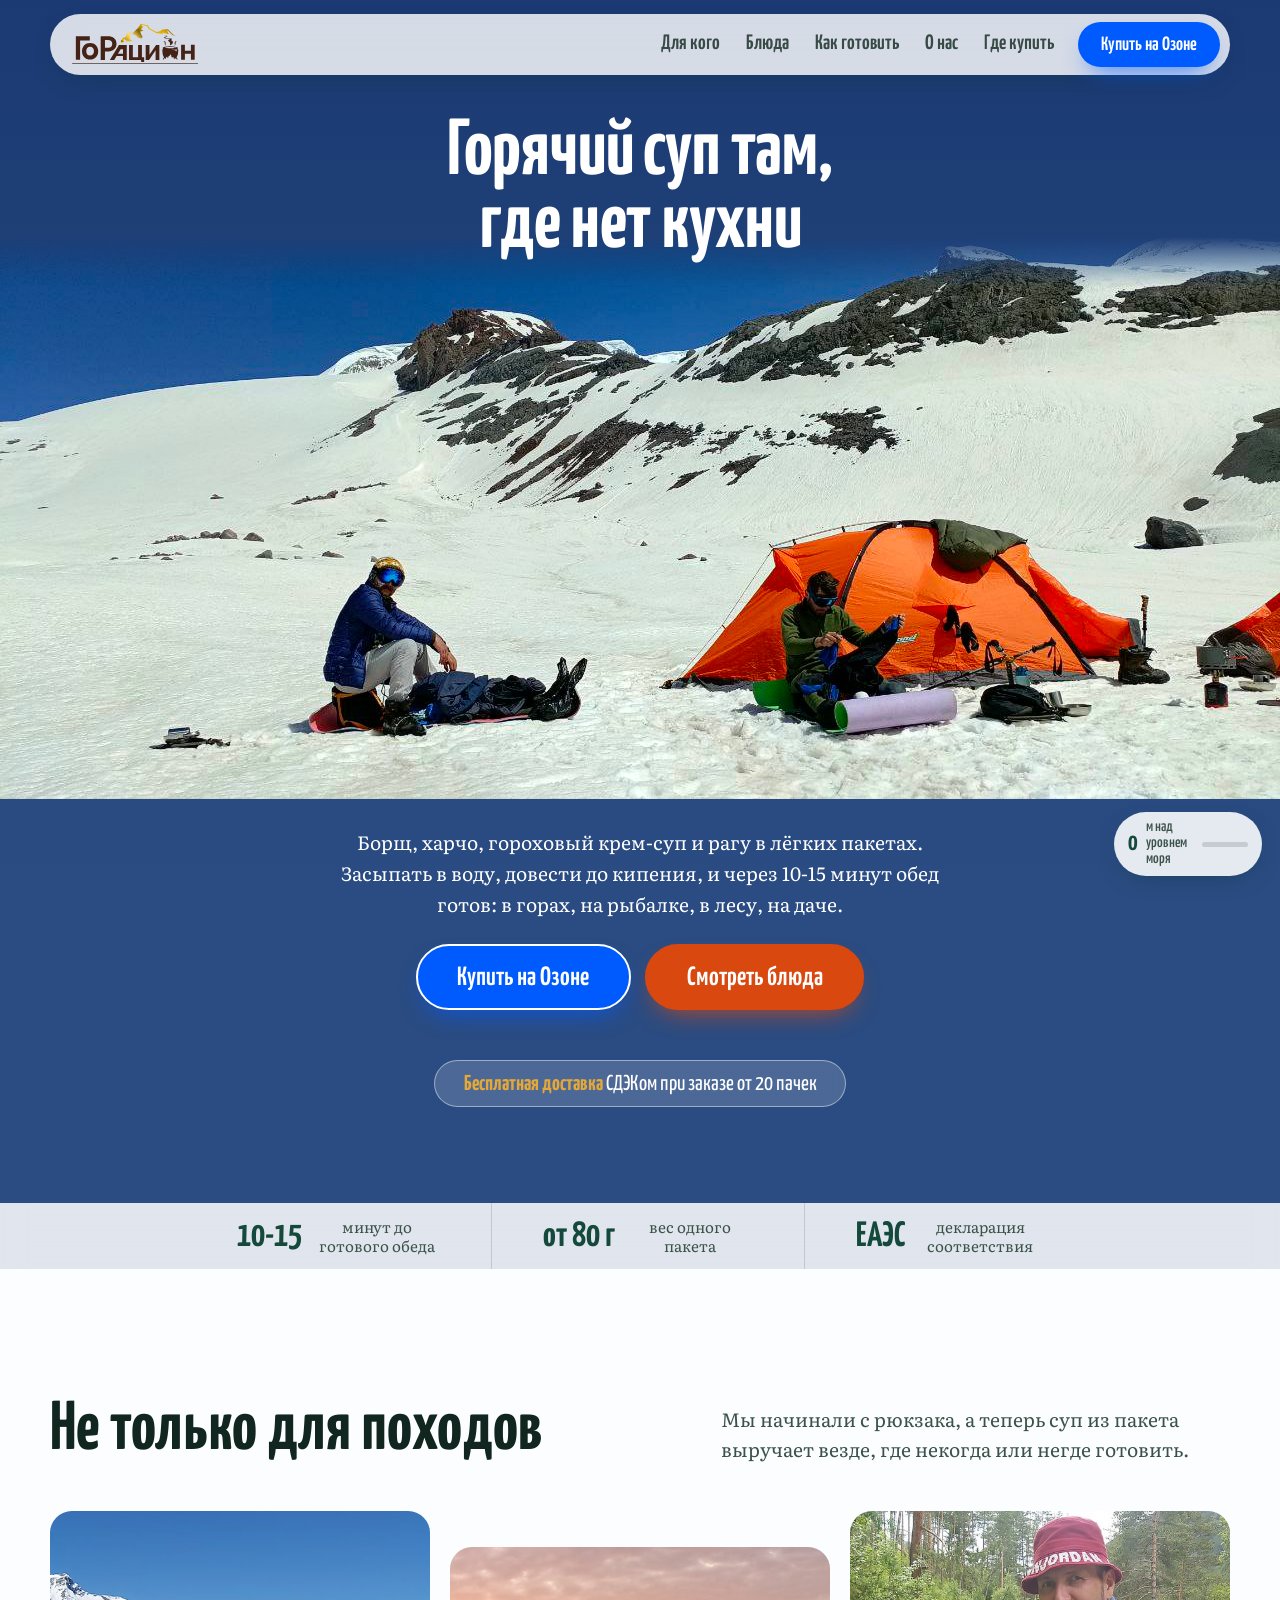
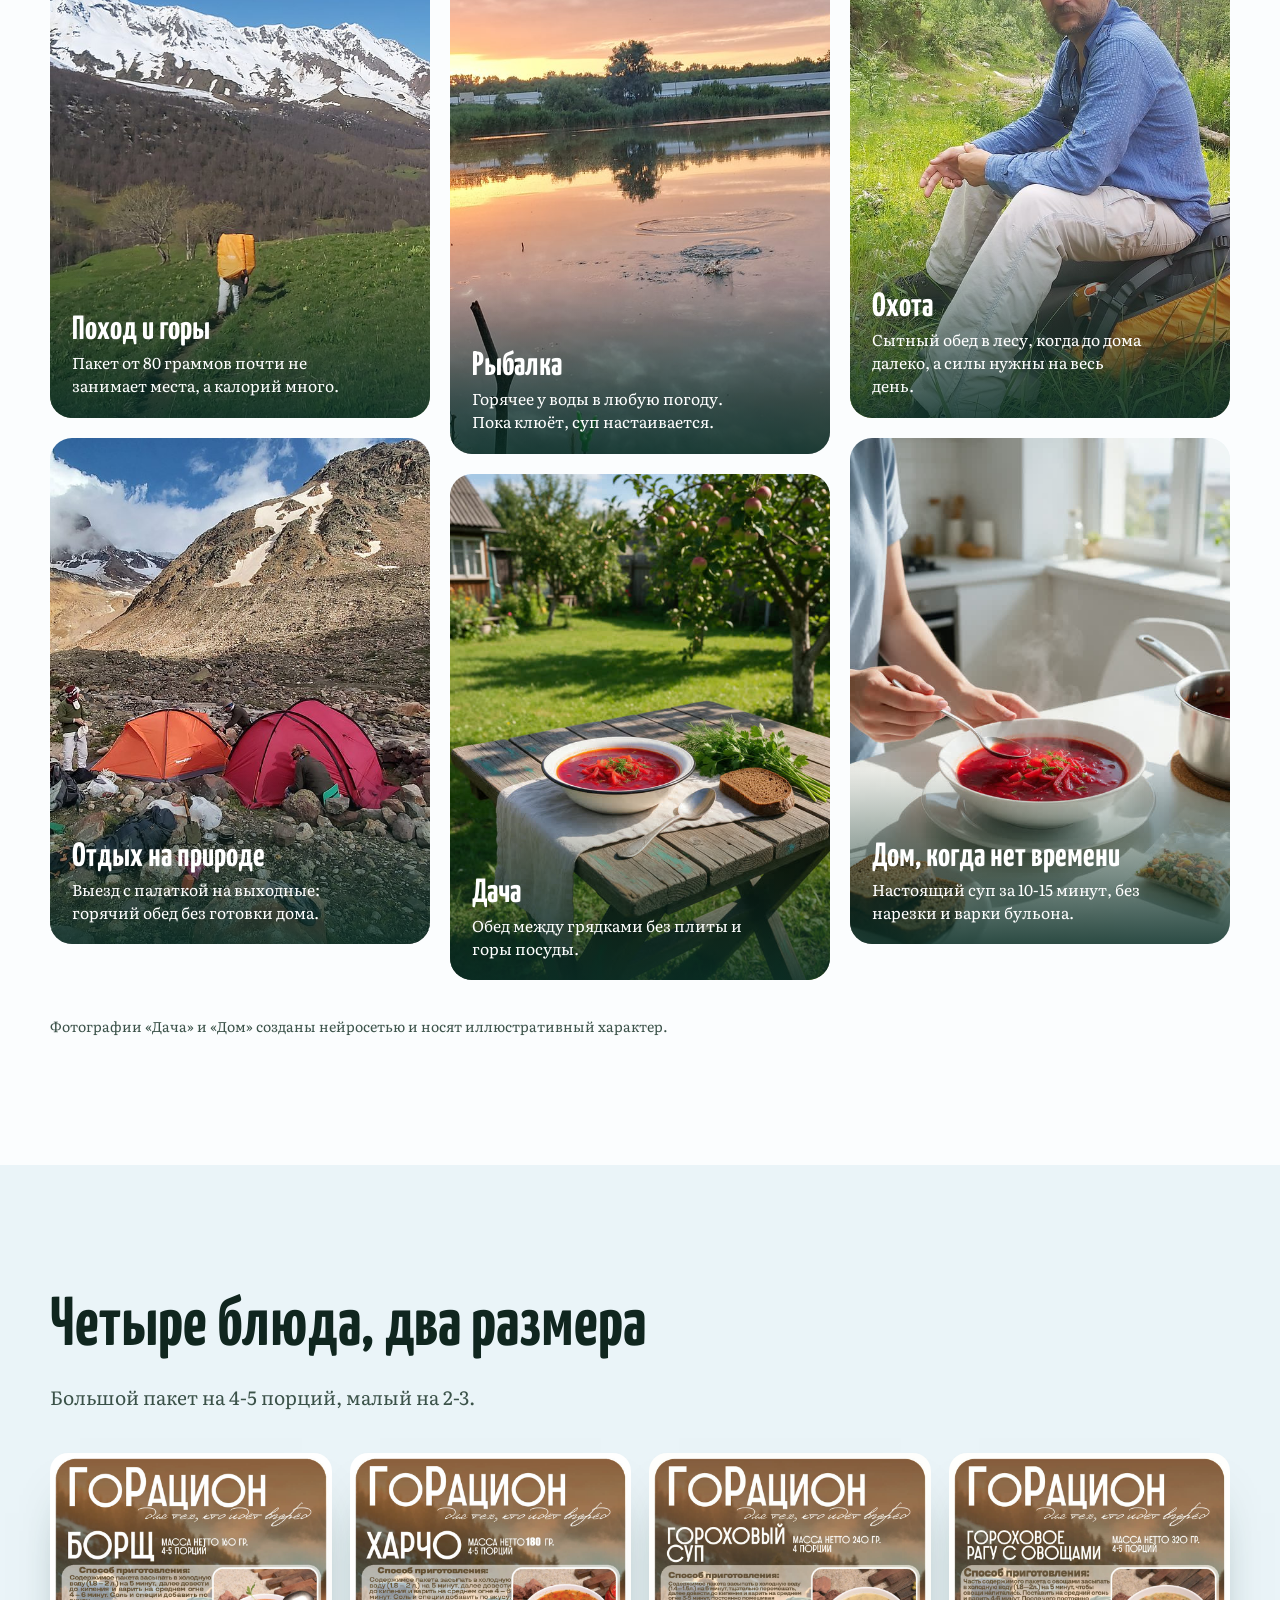
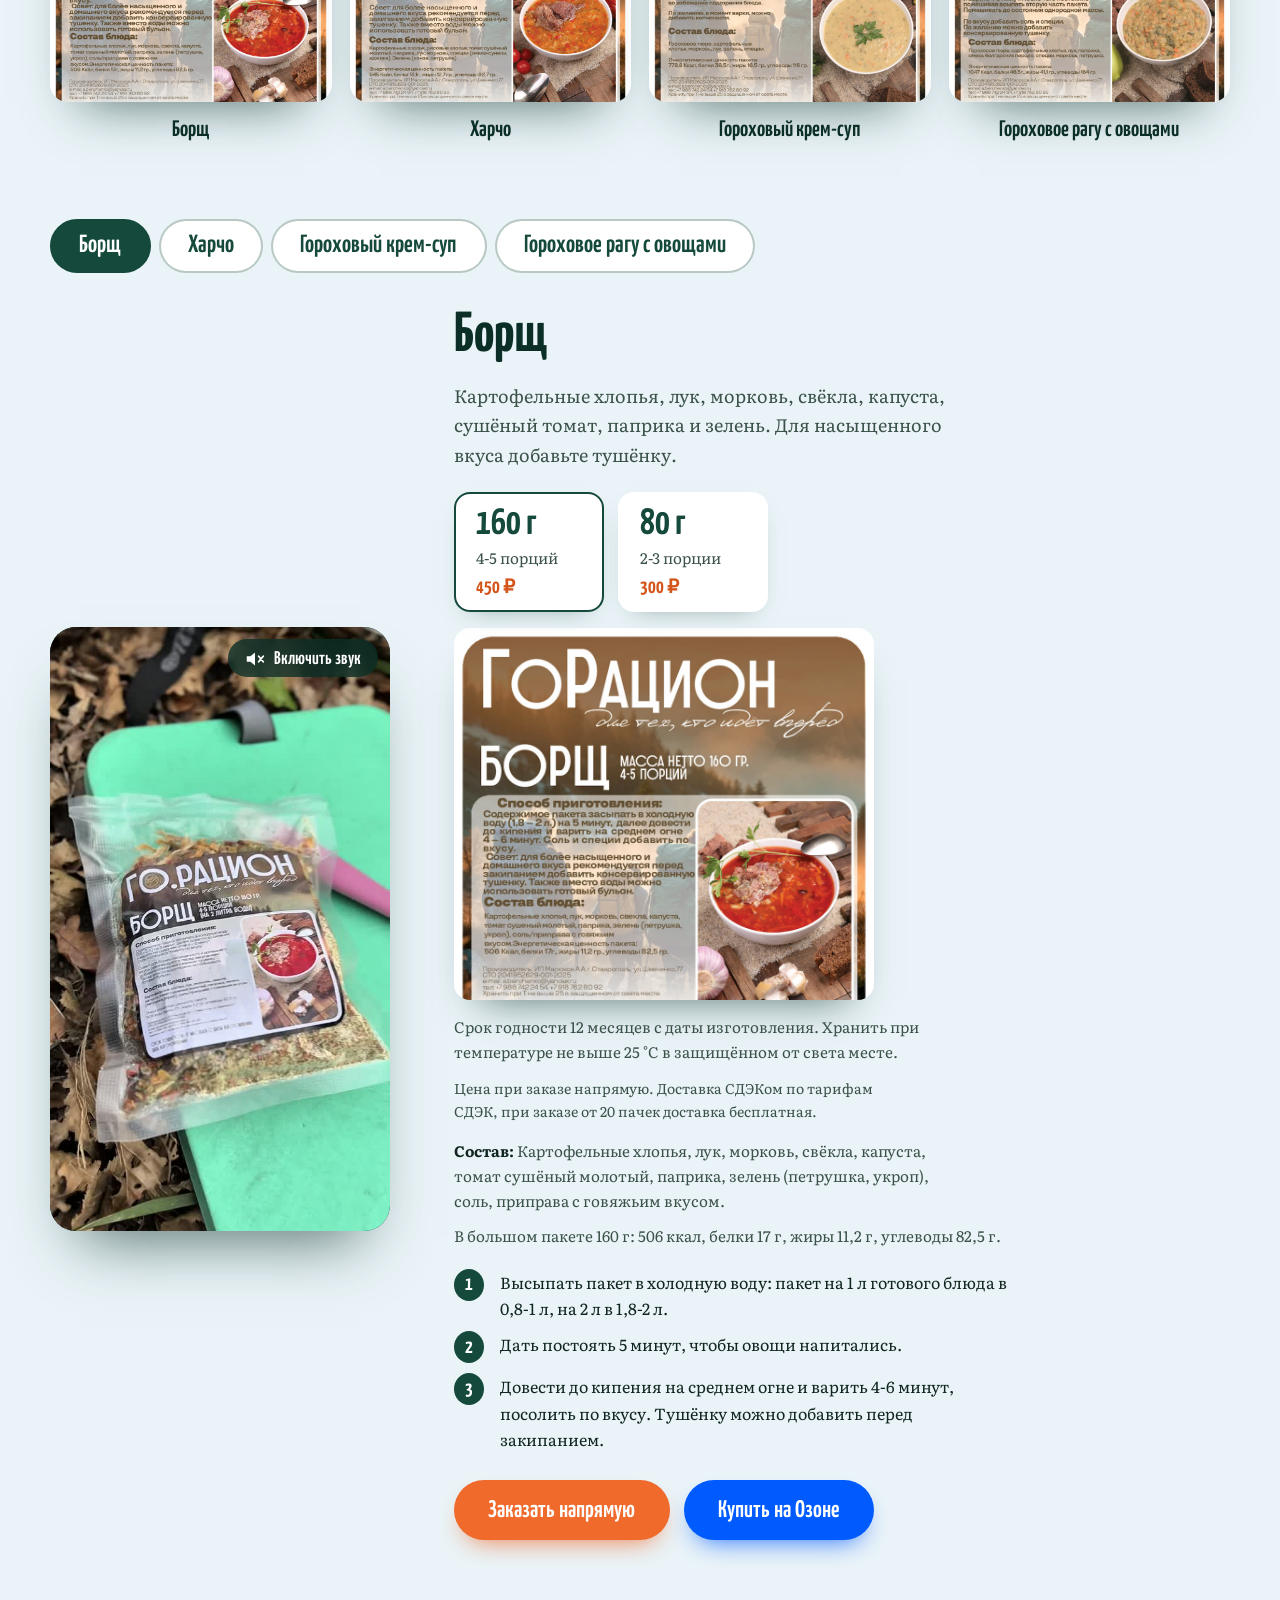
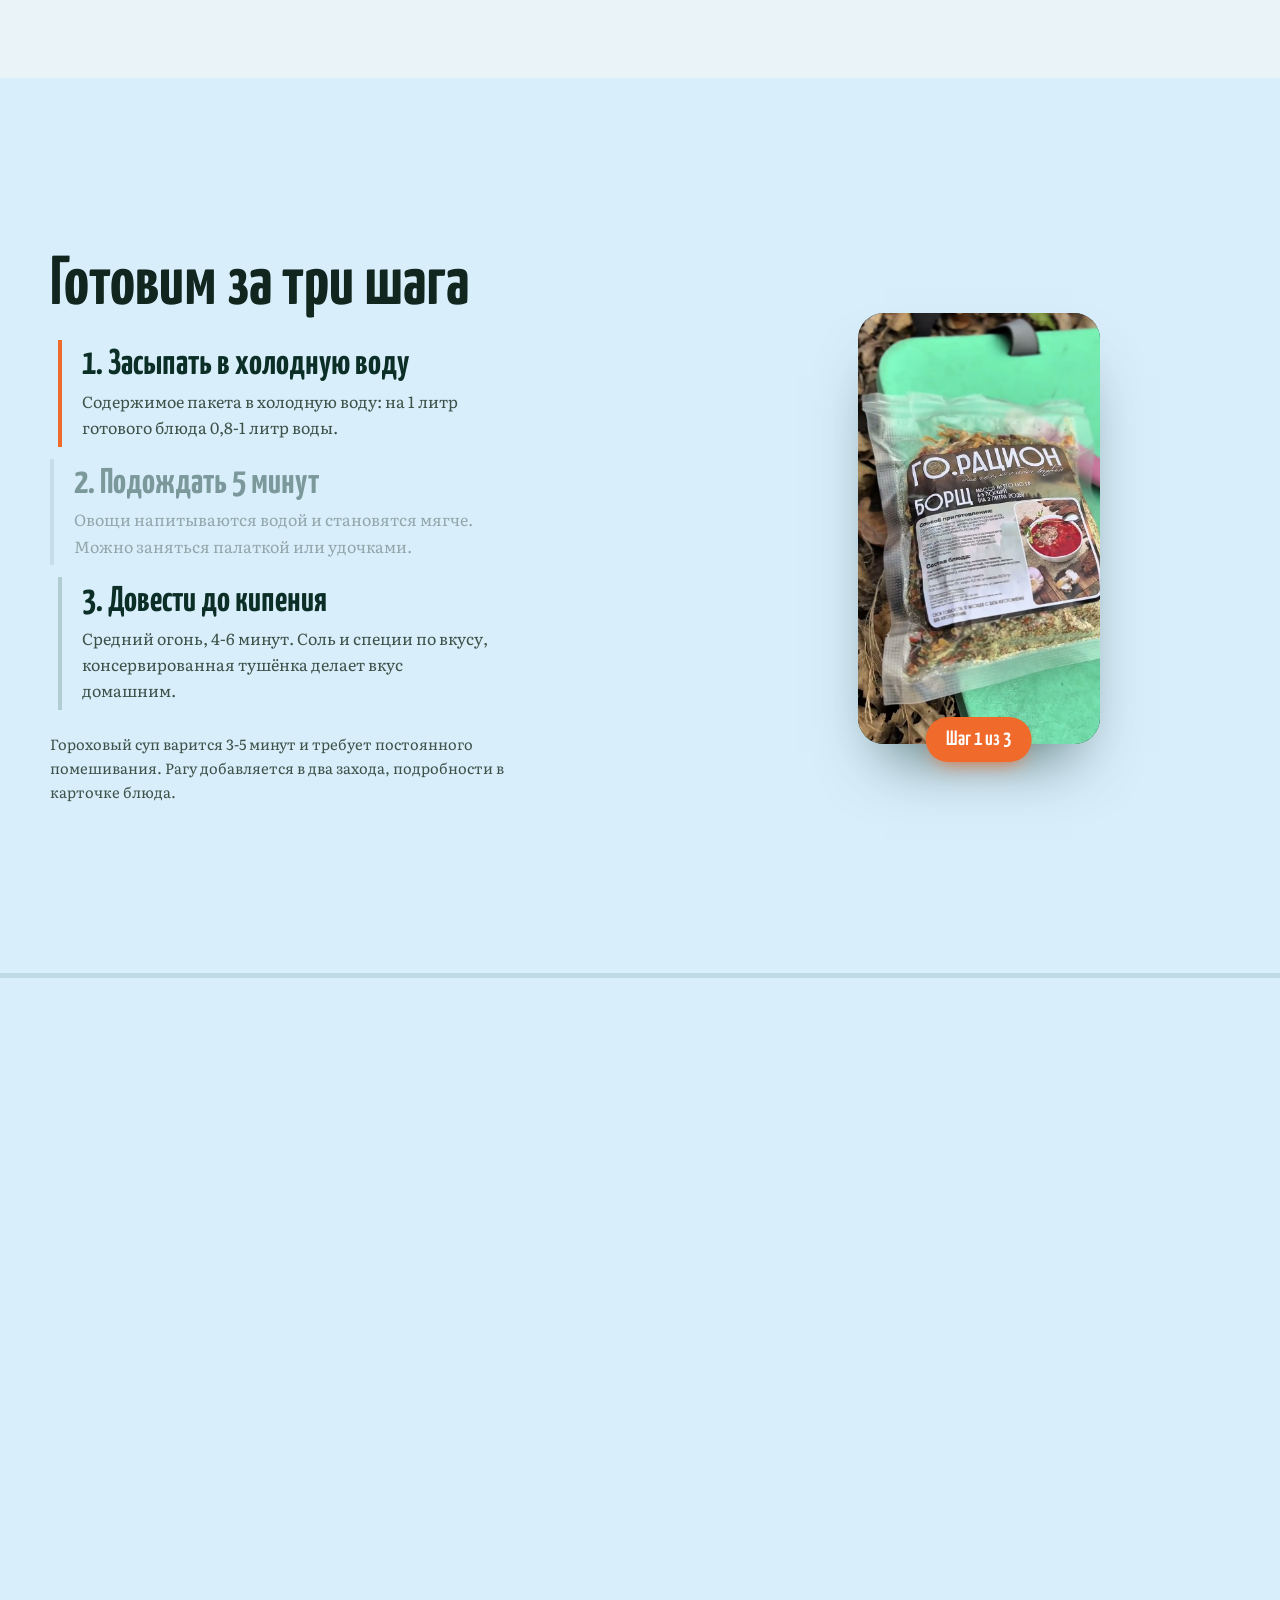
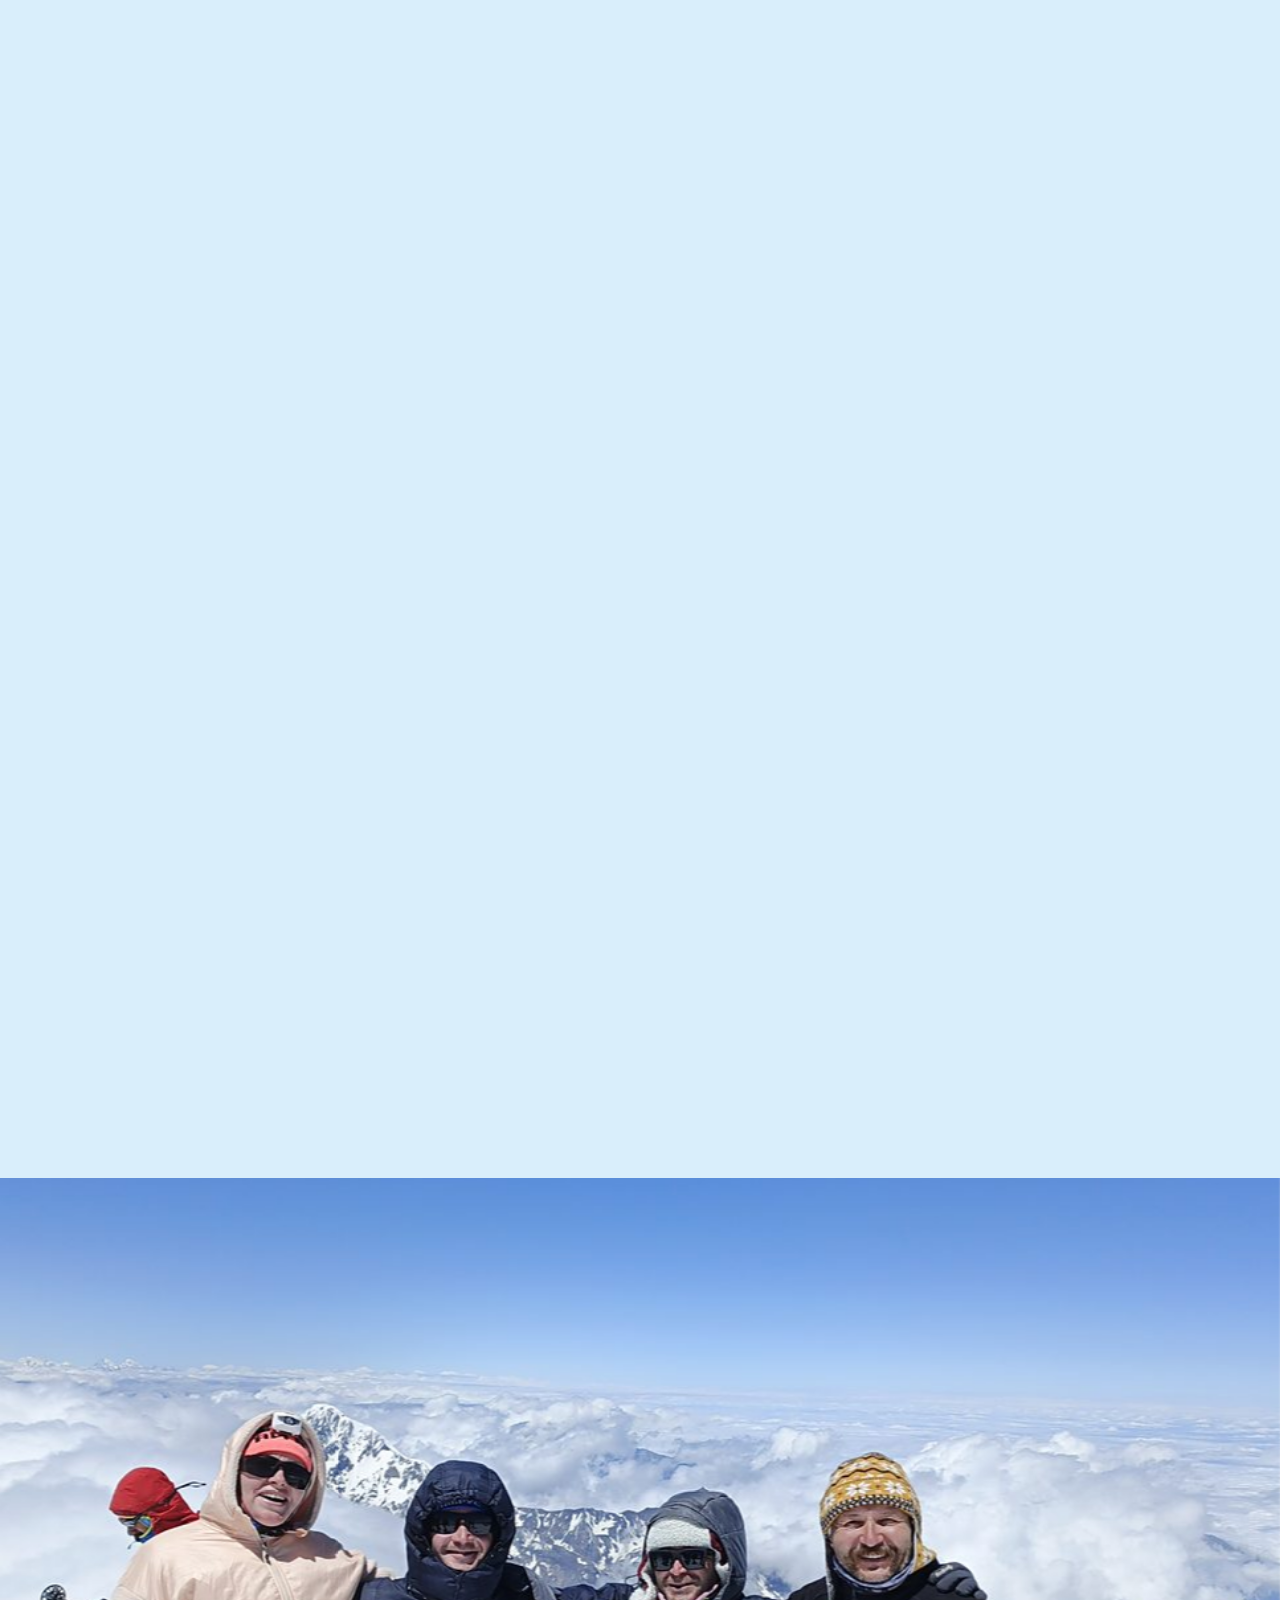
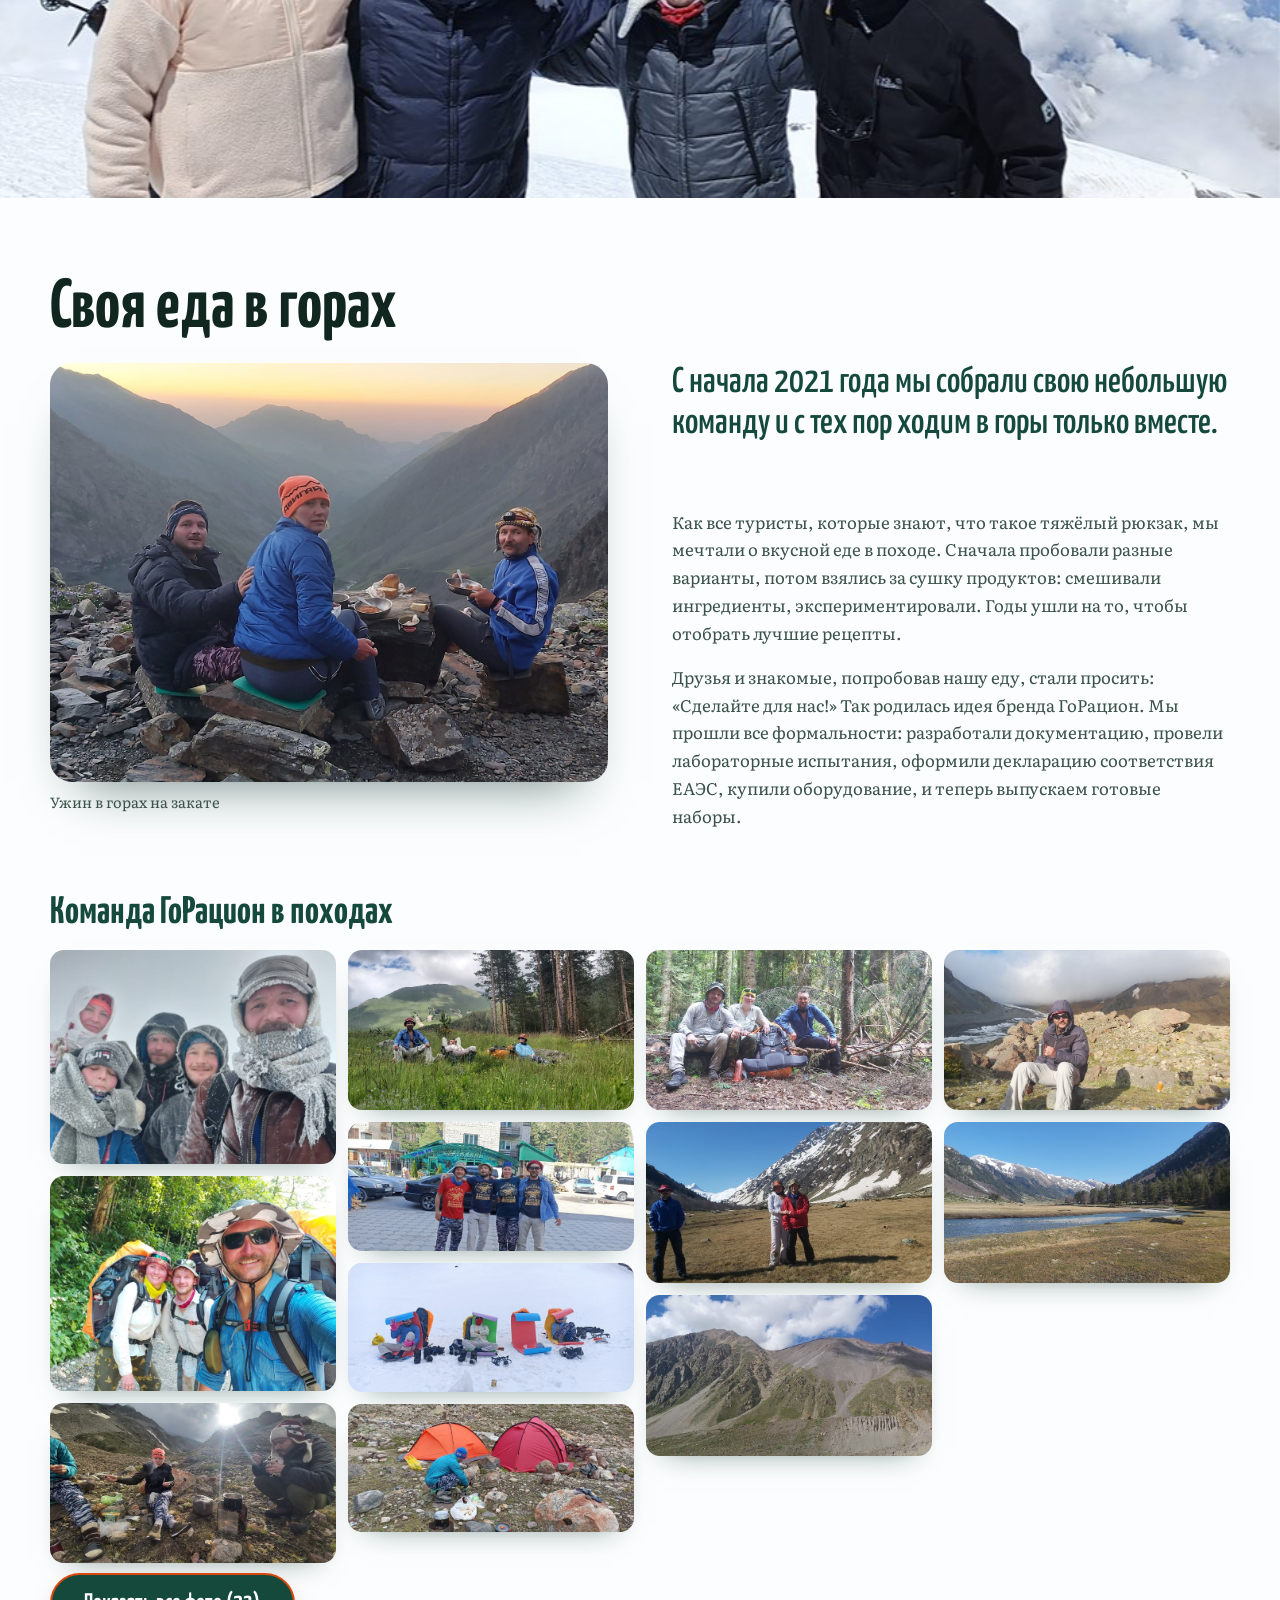
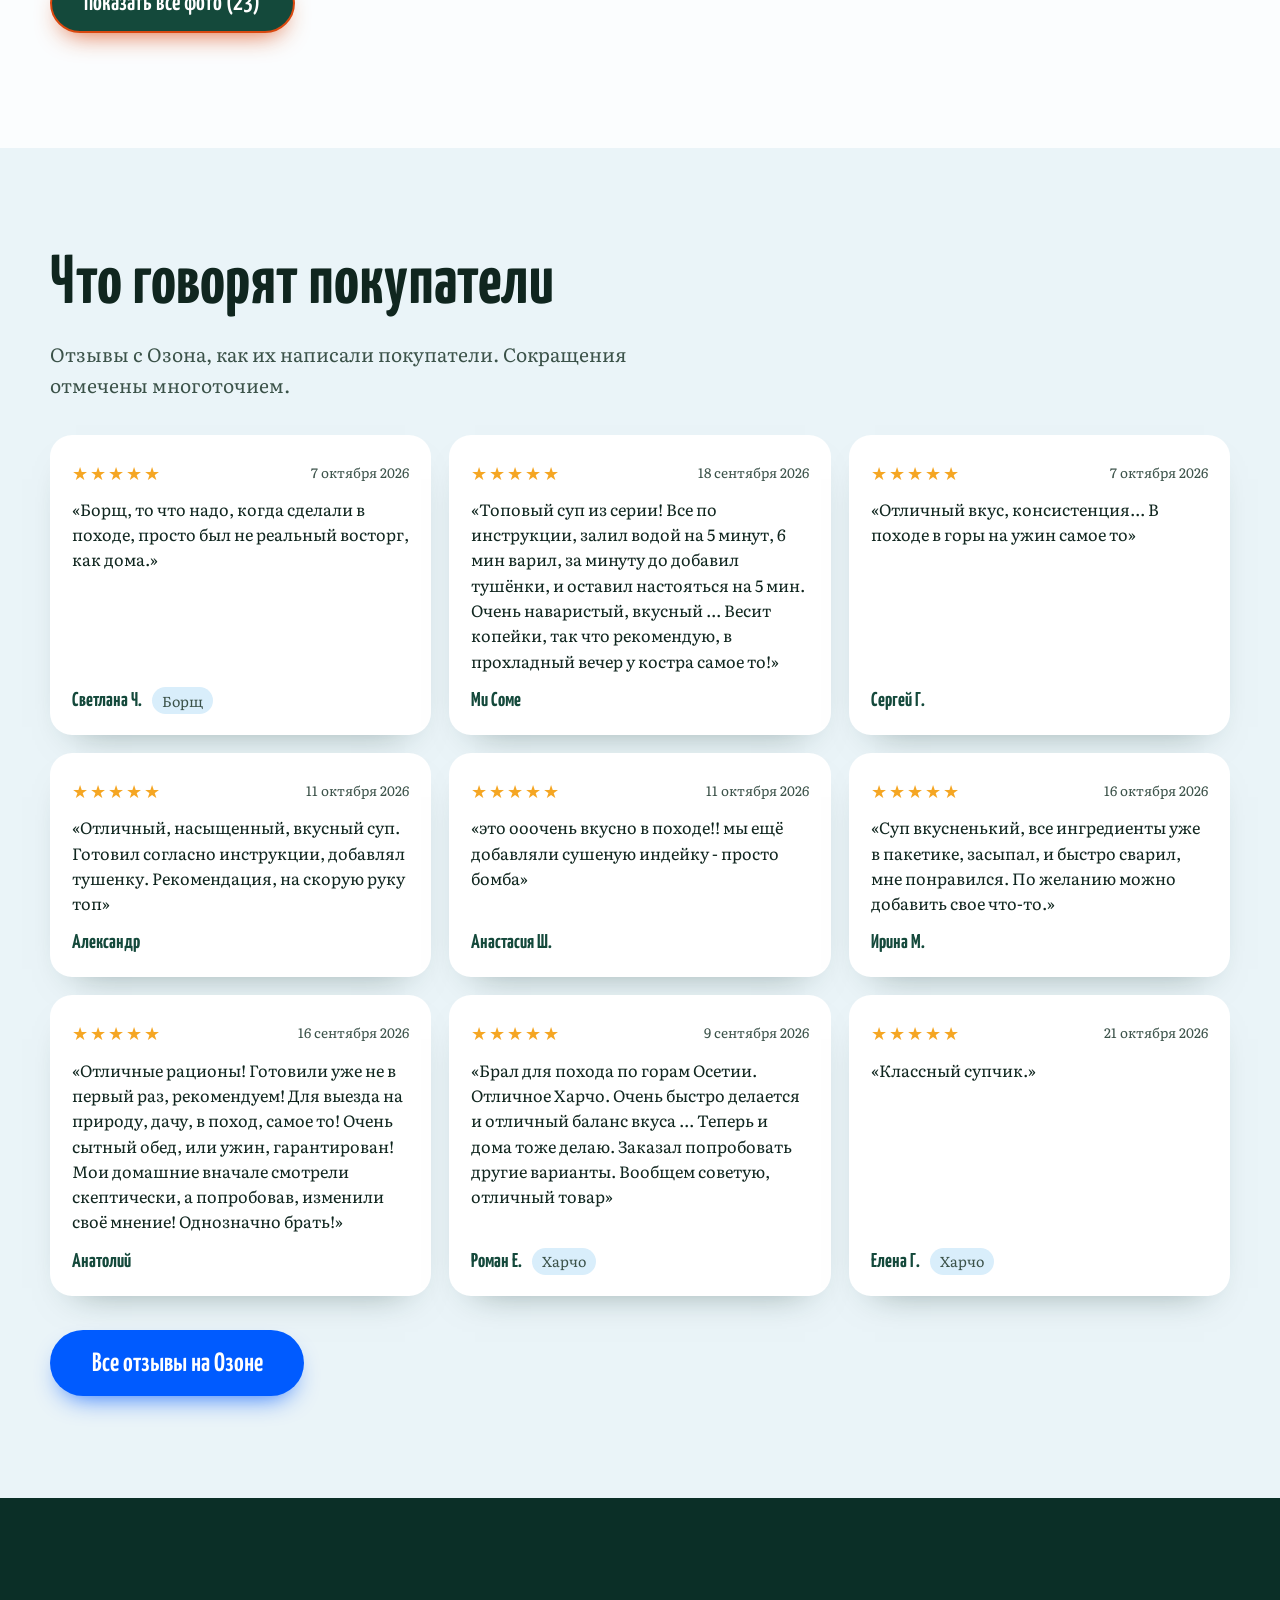
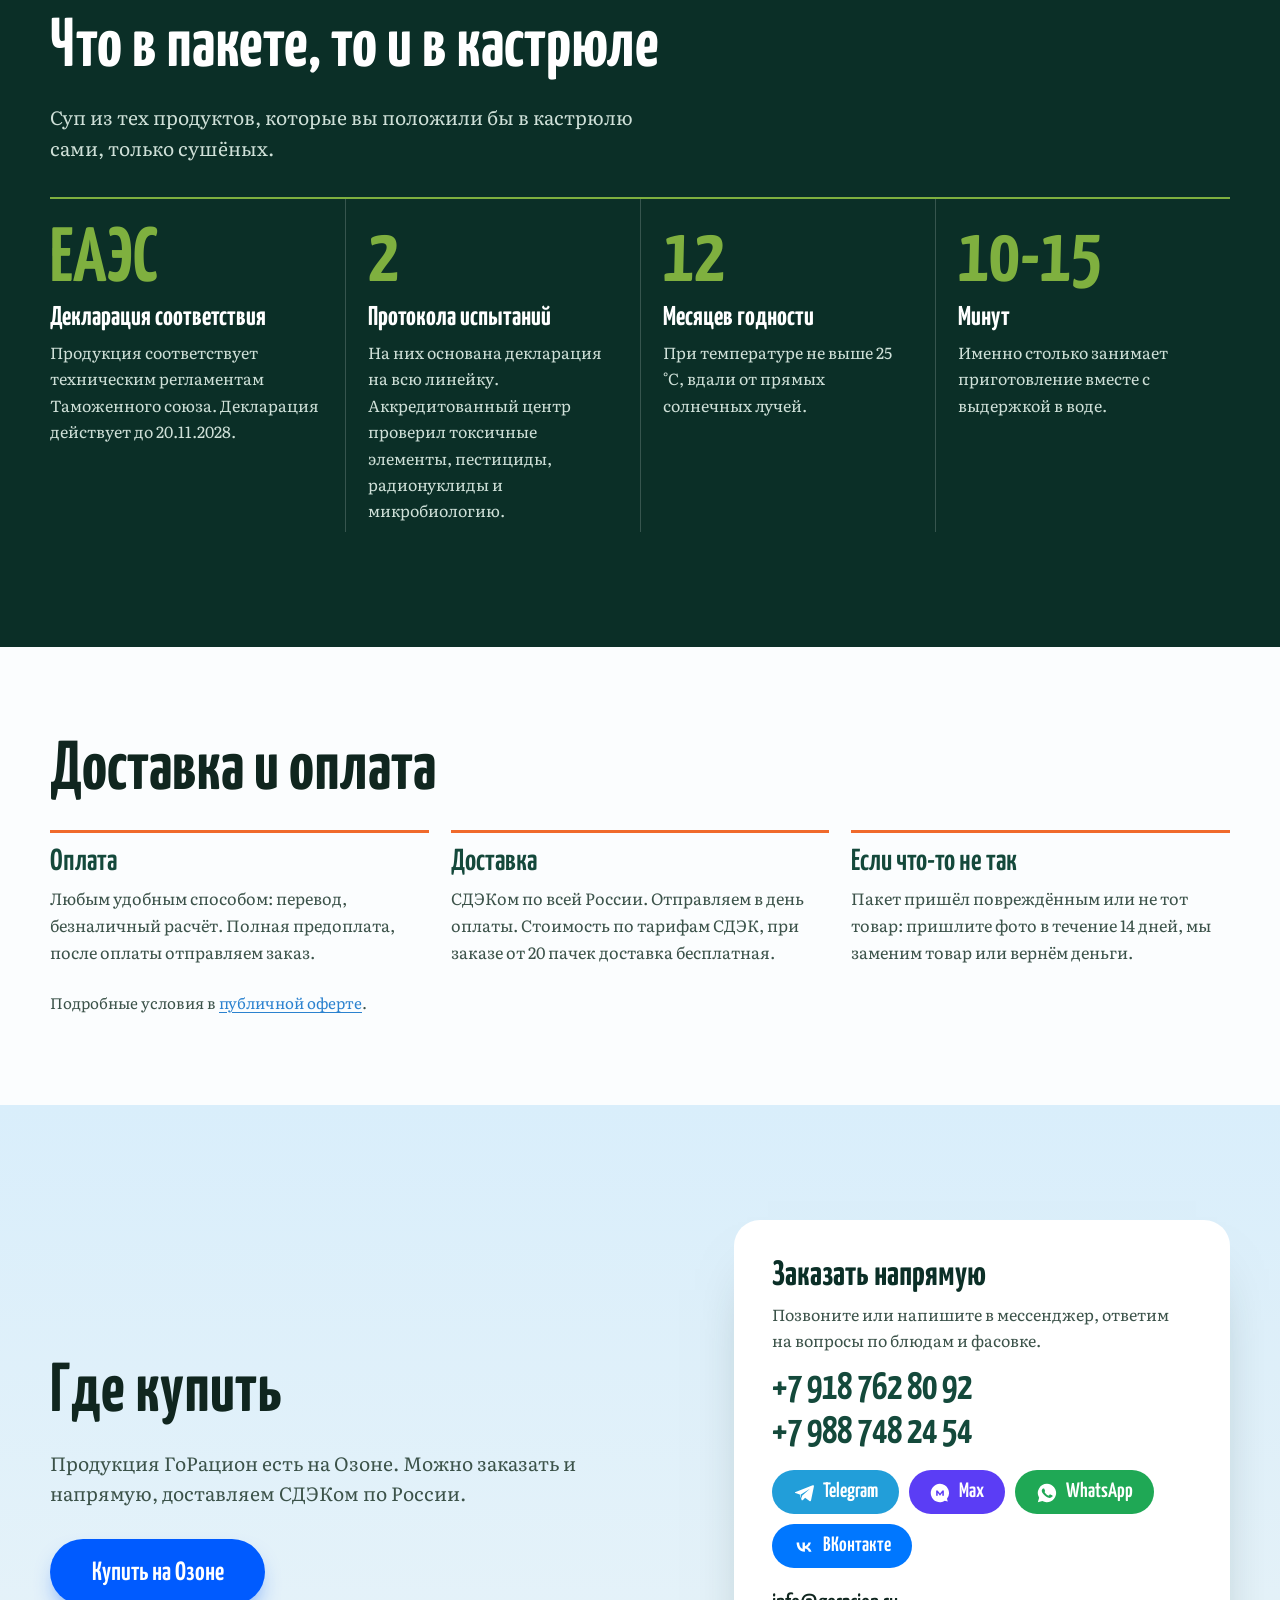
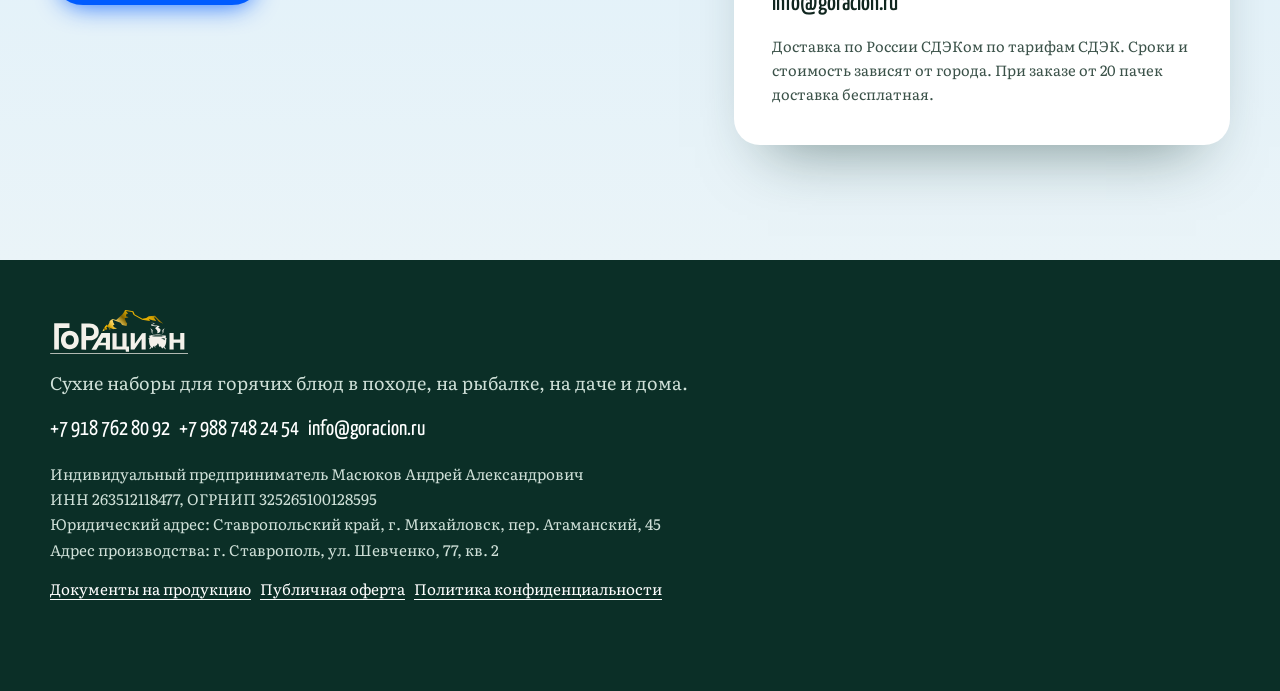
==== commit 517b55f3: "Охота: настоящее фото, подпись про нейросеть только для Дачи и Дома" ====
--- a/index.html
+++ b/index.html
@@ -69,12 +69,12 @@
     <ul class="who-grid">
       <li class="pic"><img src="assets/photo/hike.jpg" srcset="assets/photo/hike-s.jpg 600w, assets/photo/hike.jpg 900w" sizes="(max-width:520px) 92vw, (max-width:900px) 46vw, 380px" width="900" height="1200" decoding="async" alt="Турист с рюкзаком идёт по горной тропе, впереди снежный хребет"><div class="cap"><h3>Поход и горы</h3><p>Пакет от 80 граммов почти не занимает места, а калорий много.</p></div></li>
       <li class="pic"><img src="assets/photo/fish.jpg" srcset="assets/photo/fish-s.jpg 600w, assets/photo/fish.jpg 900w" sizes="(max-width:520px) 92vw, (max-width:900px) 46vw, 380px" width="900" height="1200" decoding="async" alt="Закат над озером, на воде круги от рыбы"><div class="cap"><h3>Рыбалка</h3><p>Горячее у воды в любую погоду. Пока клюёт, суп настаивается.</p></div></li>
-      <li class="pic"><img src="assets/photo/hunt.jpg" srcset="assets/photo/hunt-s.jpg 600w, assets/photo/hunt.jpg 900w" sizes="(max-width:520px) 92vw, (max-width:900px) 46vw, 380px" width="900" height="1200" decoding="async" alt="Мужчина ест суп у костра в берёзовом лесу"><div class="cap"><h3>Охота</h3><p>Сытный обед в лесу, когда до дома далеко, а силы нужны на весь день.</p></div></li>
+      <li class="pic"><img src="assets/photo/hunt.jpg" srcset="assets/photo/hunt-s.jpg 600w, assets/photo/hunt.jpg 900w" sizes="(max-width:520px) 92vw, (max-width:900px) 46vw, 380px" width="900" height="1200" decoding="async" alt="Турист в красной панаме отдыхает на рюкзаке на лесной поляне"><div class="cap"><h3>Охота</h3><p>Сытный обед в лесу, когда до дома далеко, а силы нужны на весь день.</p></div></li>
       <li class="pic"><img src="assets/photo/camp.jpg" srcset="assets/photo/camp-s.jpg 600w, assets/photo/camp.jpg 900w" sizes="(max-width:520px) 92vw, (max-width:900px) 46vw, 380px" width="900" height="1200" decoding="async" alt="Лагерь с двумя палатками в горной долине"><div class="cap"><h3>Отдых на природе</h3><p>Выезд с палаткой на выходные: горячий обед без готовки дома.</p></div></li>
       <li class="pic"><img src="assets/photo/dacha.jpg" srcset="assets/photo/dacha-s.jpg 600w, assets/photo/dacha.jpg 900w" sizes="(max-width:520px) 92vw, (max-width:900px) 46vw, 380px" width="900" height="1200" decoding="async" alt="Тарелка борща на столе в дачном саду"><div class="cap"><h3>Дача</h3><p>Обед между грядками без плиты и горы посуды.</p></div></li>
       <li class="pic"><img src="assets/photo/home.jpg" srcset="assets/photo/home-s.jpg 600w, assets/photo/home.jpg 900w" sizes="(max-width:520px) 92vw, (max-width:900px) 46vw, 380px" width="900" height="1200" decoding="async" alt="Борщ на кухонном столе рядом с пакетом ГоРацион"><div class="cap"><h3>Дом, когда нет времени</h3><p>Настоящий суп за 10-15 минут, без нарезки и варки бульона.</p></div></li>
     </ul>
-    <p class="note-ill">Фотографии «Охота», «Дача» и «Дом» созданы нейросетью и носят иллюстративный характер.</p>
+    <p class="note-ill">Фотографии «Дача» и «Дом» созданы нейросетью и носят иллюстративный характер.</p>
   </div>
 </section>
 
